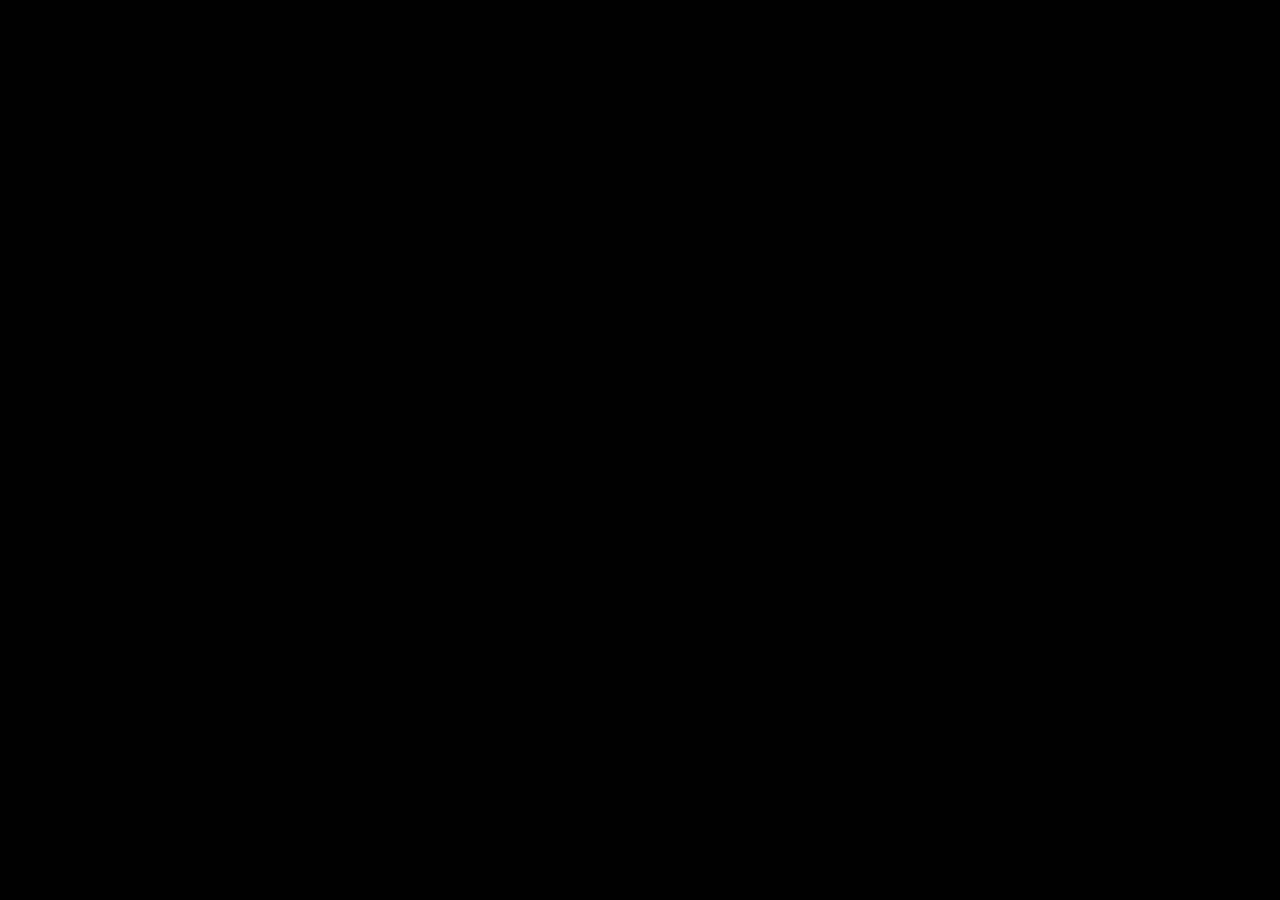
==== index.html @ e8073098 "Rename Nanoshrine Interactive.html to index.html" ====
<!DOCTYPE html>
<!-- saved from url=(0034)https://nanoshrineinteractive.com/ -->
<html lang="en"><head><meta http-equiv="Content-Type" content="text/html; charset=UTF-8"><link rel="stylesheet" href="./Nanoshrine Interactive_files/594500bde1774bc6.css" crossorigin="" data-precedence="next"><link rel="stylesheet" href="./Nanoshrine Interactive_files/324c9350823cd536.css" crossorigin="" data-precedence="next"><script src="./Nanoshrine Interactive_files/fd9d1056-2d08153ded9353d0.js.download" async="" crossorigin=""></script><script src="./Nanoshrine Interactive_files/69-75c1480474265859.js.download" async="" crossorigin=""></script><script src="./Nanoshrine Interactive_files/main-app-ea3190bedb32d755.js.download" async="" crossorigin=""></script><script defer="" data-domain="nanoshrineinteractive.com" src="./Nanoshrine Interactive_files/script.js.download"></script><script defer="" data-domain="nanoshrineinteractive.com" src="./Nanoshrine Interactive_files/script.file-downloads.hash.outbound-links.pageview-props.revenue.tagged-events.js.download"></script><script src="./Nanoshrine Interactive_files/polyfills-c67a75d1b6f99dc8.js.download" crossorigin="" nomodule=""></script><meta name="viewport" content="width=device-width, initial-scale=1, maximum-scale=1, user-scalable=no"><title>Nanoshrine Interactive</title><meta name="description" content="Creative Technology Studio"><meta name="application-name" content="Nanoshrine Interactive"><link rel="author" href="https://twitter.com/nanoshrine"><meta name="author" content="nanoshrine"><link rel="manifest" href="https://nanoshrineinteractive.com/site.webmanifest"><meta name="keywords" content="Nanoshrine,R3F,NextJS"><meta name="referrer" content="origin-when-cross-origin"><meta name="creator" content="nanoshrine"><meta name="publisher" content="Nanoshrine Interactive"><meta name="robots" content="index, follow"><meta property="og:title" content="Nanoshrine Interactive"><meta property="og:description" content="Creative Technology Studio"><meta property="og:url" content="https://nanoshrineinteractive.com/"><meta property="og:site_name" content="Nanoshrine Interactive"><meta property="og:image" content="https://nanoshrineinteractive.com/assets/img/og.jpg"><meta property="og:image:alt" content="NSI OG Image"><meta property="og:type" content="website"><meta name="twitter:card" content="summary_large_image"><meta name="twitter:site" content="@nanoshrineIA"><meta name="twitter:creator" content="@nanoshrine"><meta name="twitter:title" content="Nanoshrine Interactive"><meta name="twitter:description" content="Creative Technology Studio"><meta name="twitter:image" content="https://nanoshrineinteractive.com/assets/img/og.jpg"><meta name="twitter:image:alt" content="NSI OG Image"><link rel="shortcut icon" href="https://nanoshrineinteractive.com/favicon/favicon.ico"><link rel="icon" href="https://nanoshrineinteractive.com/favicon/favicon-32x32.png" sizes="32x32"><link rel="icon" href="https://nanoshrineinteractive.com/favicon/favicon-16x16.png" sizes="16x16"><link rel="apple-touch-icon" href="https://nanoshrineinteractive.com/favicon/apple-touch-icon.png"><link rel="mask-icon" href="https://nanoshrineinteractive.com/favicon/safari-pinned-tab.svg" color="#ffe4fa"><meta name="next-size-adjust"><script defer="" data-domain="nanoshrineinteractive.com" src="./Nanoshrine Interactive_files/script.js.download"></script><script defer="" data-domain="nanoshrineinteractive.com" src="./Nanoshrine Interactive_files/script.file-downloads.hash.outbound-links.pageview-props.revenue.tagged-events.js.download"></script></head><body class="__className_7f35b2" style="cursor: none;"><script src="./Nanoshrine Interactive_files/webpack-c25212b532cf20bf.js.download" crossorigin="" async=""></script><script>(self.__next_f=self.__next_f||[]).push([0]);self.__next_f.push([2,null])</script><script>self.__next_f.push([1,"1:HL[\"/_next/static/media/41e9889aa8f5ed31-s.p.woff2\",\"font\",{\"crossOrigin\":\"\",\"type\":\"font/woff2\"}]\n2:HL[\"/_next/static/media/d68d2e8177825e73-s.p.woff\",\"font\",{\"crossOrigin\":\"\",\"type\":\"font/woff\"}]\n3:HL[\"/_next/static/css/594500bde1774bc6.css\",\"style\",{\"crossOrigin\":\"\"}]\n0:\"$L4\"\n"])</script><script>self.__next_f.push([1,"5:HL[\"/_next/static/css/324c9350823cd536.css\",\"style\",{\"crossOrigin\":\"\"}]\n"])</script><script>self.__next_f.push([1,"6:I[7690,[],\"\"]\n8:I[7831,[],\"\"]\n9:I[7481,[\"689\",\"static/chunks/b536a0f1-73937979fb27047b.js\",\"800\",\"static/chunks/0c4b6b70-d183f093a0852338.js\",\"922\",\"static/chunks/c15bf2b0-4cc2eb5df8ff853e.js\",\"369\",\"static/chunks/369-f222476807770fdc.js\",\"7\",\"static/chunks/7-833d74b3baf2fd80.js\",\"467\",\"static/chunks/467-f96561c264927aae.js\",\"931\",\"static/chunks/app/page-2996f3ef9997f2f5.js\"],\"\"]\na:I[3473,[\"185\",\"static/chunks/app/layout-00cc27e6c11c772e.js\"],\"\"]\nb:I[5613,[],\"\"]\nc:I[1778,[],\"\"]\ne:I[8955,[],\"\"]\nf:[]\n"])</script><script>self.__next_f.push([1,"4:[[[\"$\",\"link\",\"0\",{\"rel\":\"stylesheet\",\"href\":\"/_next/static/css/594500bde1774bc6.css\",\"precedence\":\"next\",\"crossOrigin\":\"\"}]],[\"$\",\"$L6\",null,{\"buildId\":\"zdI67v9fFyFl3Xl09YcYs\",\"assetPrefix\":\"\",\"initialCanonicalUrl\":\"/\",\"initialTree\":[\"\",{\"children\":[\"__PAGE__\",{}]},\"$undefined\",\"$undefined\",true],\"initialSeedData\":[\"\",{\"children\":[\"__PAGE__\",{},[\"$L7\",[\"$\",\"$L8\",null,{\"propsForComponent\":{\"params\":{}},\"Component\":\"$9\",\"isStaticGeneration\":true}],null]]},[null,[\"$\",\"html\",null,{\"lang\":\"en\",\"children\":[[\"$\",\"head\",null,{\"children\":[[\"$\",\"script\",null,{\"defer\":true,\"data-domain\":\"nanoshrineinteractive.com\",\"src\":\"https://plausible.io/js/script.js\"}],[\"$\",\"script\",null,{\"defer\":true,\"data-domain\":\"nanoshrineinteractive.com\",\"src\":\"https://analytics.nanoshrine.com/js/script.file-downloads.hash.outbound-links.pageview-props.revenue.tagged-events.js\"}]]}],[\"$\",\"body\",null,{\"className\":\"__className_7f35b2\",\"children\":[\"$\",\"div\",null,{\"id\":\"Wrapper\",\"children\":[\"$\",\"$La\",null,{\"children\":[\"$\",\"$Lb\",null,{\"parallelRouterKey\":\"children\",\"segmentPath\":[\"children\"],\"loading\":\"$undefined\",\"loadingStyles\":\"$undefined\",\"loadingScripts\":\"$undefined\",\"hasLoading\":false,\"error\":\"$undefined\",\"errorStyles\":\"$undefined\",\"errorScripts\":\"$undefined\",\"template\":[\"$\",\"$Lc\",null,{}],\"templateStyles\":\"$undefined\",\"templateScripts\":\"$undefined\",\"notFound\":[[\"$\",\"title\",null,{\"children\":\"404: This page could not be found.\"}],[\"$\",\"div\",null,{\"style\":{\"fontFamily\":\"system-ui,\\\"Segoe UI\\\",Roboto,Helvetica,Arial,sans-serif,\\\"Apple Color Emoji\\\",\\\"Segoe UI Emoji\\\"\",\"height\":\"100vh\",\"textAlign\":\"center\",\"display\":\"flex\",\"flexDirection\":\"column\",\"alignItems\":\"center\",\"justifyContent\":\"center\"},\"children\":[\"$\",\"div\",null,{\"children\":[[\"$\",\"style\",null,{\"dangerouslySetInnerHTML\":{\"__html\":\"body{color:#000;background:#fff;margin:0}.next-error-h1{border-right:1px solid rgba(0,0,0,.3)}@media (prefers-color-scheme:dark){body{color:#fff;background:#000}.next-error-h1{border-right:1px solid rgba(255,255,255,.3)}}\"}}],[\"$\",\"h1\",null,{\"className\":\"next-error-h1\",\"style\":{\"display\":\"inline-block\",\"margin\":\"0 20px 0 0\",\"padding\":\"0 23px 0 0\",\"fontSize\":24,\"fontWeight\":500,\"verticalAlign\":\"top\",\"lineHeight\":\"49px\"},\"children\":\"404\"}],[\"$\",\"div\",null,{\"style\":{\"display\":\"inline-block\"},\"children\":[\"$\",\"h2\",null,{\"style\":{\"fontSize\":14,\"fontWeight\":400,\"lineHeight\":\"49px\",\"margin\":0},\"children\":\"This page could not be found.\"}]}]]}]}]],\"notFoundStyles\":[],\"styles\":[[\"$\",\"link\",\"0\",{\"rel\":\"stylesheet\",\"href\":\"/_next/static/css/324c9350823cd536.css\",\"precedence\":\"next\",\"crossOrigin\":\"\"}]]}]}]}]}]]}],null]],\"initialHead\":[false,\"$Ld\"],\"globalErrorComponent\":\"$e\",\"missingSlots\":\"$Wf\"}]]\n"])</script><script>self.__next_f.push([1,"d:[[\"$\",\"meta\",\"0\",{\"name\":\"viewport\",\"content\":\"width=device-width, initial-scale=1, maximum-scale=1, user-scalable=no\"}],[\"$\",\"meta\",\"1\",{\"charSet\":\"utf-8\"}],[\"$\",\"title\",\"2\",{\"children\":\"Nanoshrine Interactive\"}],[\"$\",\"meta\",\"3\",{\"name\":\"description\",\"content\":\"Creative Technology Studio\"}],[\"$\",\"meta\",\"4\",{\"name\":\"application-name\",\"content\":\"Nanoshrine Interactive\"}],[\"$\",\"link\",\"5\",{\"rel\":\"author\",\"href\":\"https://twitter.com/nanoshrine\"}],[\"$\",\"meta\",\"6\",{\"name\":\"author\",\"content\":\"nanoshrine\"}],[\"$\",\"link\",\"7\",{\"rel\":\"manifest\",\"href\":\"/site.webmanifest\"}],[\"$\",\"meta\",\"8\",{\"name\":\"keywords\",\"content\":\"Nanoshrine,R3F,NextJS\"}],[\"$\",\"meta\",\"9\",{\"name\":\"referrer\",\"content\":\"origin-when-cross-origin\"}],[\"$\",\"meta\",\"10\",{\"name\":\"creator\",\"content\":\"nanoshrine\"}],[\"$\",\"meta\",\"11\",{\"name\":\"publisher\",\"content\":\"Nanoshrine Interactive\"}],[\"$\",\"meta\",\"12\",{\"name\":\"robots\",\"content\":\"index, follow\"}],[\"$\",\"meta\",\"13\",{\"property\":\"og:title\",\"content\":\"Nanoshrine Interactive\"}],[\"$\",\"meta\",\"14\",{\"property\":\"og:description\",\"content\":\"Creative Technology Studio\"}],[\"$\",\"meta\",\"15\",{\"property\":\"og:url\",\"content\":\"https://nanoshrineinteractive.com/\"}],[\"$\",\"meta\",\"16\",{\"property\":\"og:site_name\",\"content\":\"Nanoshrine Interactive\"}],[\"$\",\"meta\",\"17\",{\"property\":\"og:image\",\"content\":\"https://nanoshrineinteractive.com/assets/img/og.jpg\"}],[\"$\",\"meta\",\"18\",{\"property\":\"og:image:alt\",\"content\":\"NSI OG Image\"}],[\"$\",\"meta\",\"19\",{\"property\":\"og:type\",\"content\":\"website\"}],[\"$\",\"meta\",\"20\",{\"name\":\"twitter:card\",\"content\":\"summary_large_image\"}],[\"$\",\"meta\",\"21\",{\"name\":\"twitter:site\",\"content\":\"@nanoshrineIA\"}],[\"$\",\"meta\",\"22\",{\"name\":\"twitter:creator\",\"content\":\"@nanoshrine\"}],[\"$\",\"meta\",\"23\",{\"name\":\"twitter:title\",\"content\":\"Nanoshrine Interactive\"}],[\"$\",\"meta\",\"24\",{\"name\":\"twitter:description\",\"content\":\"Creative Technology Studio\"}],[\"$\",\"meta\",\"25\",{\"name\":\"twitter:image\",\"content\":\"https://nanoshrineinteractive.com/assets/img/og.jpg\"}],[\"$\",\"meta\",\"26\",{\"name\":\"twitter:image:alt\",\"content\":\"NSI OG Image\"}],[\"$\",\"link\",\"27\",{\"rel\":\"shortcut icon\",\"href\":\"/favicon/favicon.ico\"}],[\"$\",\"link\",\"28\",{\"rel\":\"icon\",\"href\":\"/favicon/favicon-32x32.png\",\"sizes\":\"32x32\"}],[\"$\",\"link\",\"29\",{\"rel\":\"icon\",\"href\":\"/favicon/favicon-16x16.png\",\"sizes\":\"16x16\"}],[\"$\",\"link\",\"30\",{\"rel\":\"apple-touch-icon\",\"href\":\"/favicon/apple-touch-icon.png\"}],[\"$\",\"link\",\"31\",{\"rel\":\"mask-icon\",\"href\":\"/favicon/safari-pinned-tab.svg\",\"color\":\"#ffe4fa\"}],[\"$\",\"meta\",\"32\",{\"name\":\"next-size-adjust\"}]]\n"])</script><script>self.__next_f.push([1,"7:null\n"])</script><script>self.__next_f.push([1,""])</script><div id="Wrapper"><div style="position: relative; width: 100%; height: 100%; overflow: hidden; display: flex; flex-grow: 1;"><main class="page_main__akH3E"><div class="animatedCursor_cursorOuter__bA1Ox" style="width: 22px; height: 22px; background-color: rgba(220, 90, 90, 0); z-index: 2147483647; border: 2px double white; backdrop-filter: saturate(100%) blur(3px) brightness(100%); opacity: 1; top: 50px; left: 976px;"></div><div class="animatedCursor_cursorInner__Em54A " style="width: 5px; height: 5px; background-color: rgb(76, 219, 153); z-index: 2147483647; opacity: 1; top: 50px; left: 976px;"><div class="animatedCursor_childrenContainer__7s4k4 "></div></div><div class="overlay_overlay__A04Dg"><div class="overlay_container__6psYg"><header class="header_header___voGh"><div class="header_border__YHbvC"></div><nav class="mainNav_mainNav__R1IDx"><ul><li class="mainNav_backWrap__HlEMg" style="transform: translateY(-120%) translateZ(0px);"><div class="undefined "><button class="button_button__HV9Jo mainNav_backButton__QrVSl undefined" style="clip-path: polygon(0px 16px, 16px 0px, 100% 0px, 100% calc(100% - 16px), calc(100% - 16px) 100%, 0px 100%); cursor: none;"><svg role="presentation" class="arwes-react-frames-framesvg arwes-react-frames-framesvgnefrex" xmlns="http://www.w3.org/2000/svg" preserveAspectRatio="none" style="position: absolute; z-index: -1; inset: 0px; display: block; border: 0px; margin: 0px; padding: 0px; width: 100%; height: 100%;" viewBox="0 0 103.33393859863281 36.90025329589844"><path data-frame="" style="vector-effect: non-scaling-stroke; stroke-width: 0; fill: currentcolor; opacity: 1;" data-name="bg" id="" class="" d="M 1,49 L 1,17 L 17,1 L 85,1 L 102.33393859863281,1 L 102.33393859863281,-12.099746704101562 L 102.33393859863281,19.900253295898438 L 86.33393859863281,35.90025329589844 L 18.333938598632812,35.90025329589844 L 1,35.90025329589844"></path><path data-frame="" style="vector-effect: non-scaling-stroke; stroke: currentcolor; stroke-linecap: round; stroke-linejoin: round; stroke-width: 2; fill: none; opacity: 1;" data-name="line" id="" class="" d="M 1,49 L 1,17 L 17,1 L 85,1"></path><path data-frame="" style="vector-effect: non-scaling-stroke; stroke: currentcolor; stroke-linecap: round; stroke-linejoin: round; stroke-width: 2; fill: none; opacity: 1;" data-name="line" id="" class="" d="M 102.33393859863281,-12.099746704101562 L 102.33393859863281,19.900253295898438 L 86.33393859863281,35.90025329589844 L 18.333938598632812,35.90025329589844"></path><g class="arwes-react-frames-illuminatorsvg" style="pointer-events: none;"><defs><radialgradient id=":r1:"><stop offset="0%" stop-color="hsl(180 50% 50% / 20%)"></stop><stop offset="100%" stop-color="transparent"></stop></radialgradient></defs><circle r="150" fill="url(#:r1:)" style="position: absolute; transition: opacity 200ms ease-out; opacity: 1; transform: translate(-150px, -150px);" cx="1097.6669673919678" cy="254.3548583984375"></circle></g></svg><div class="button_content__MtQfp"><svg xmlns="http://www.w3.org/2000/svg" width="20" height="20" viewBox="0 0 24 24" stroke-width="2" stroke="#4cdb99" fill="none" stroke-linecap="round" stroke-linejoin="round"><path stroke="none" d="M0 0h24v24H0z" fill="none"></path><path d="M3 12a9 9 0 1 0 18 0a9 9 0 0 0 -18 0"></path><path d="M9 9l6 6"></path><path d="M15 9h-6v6"></path></svg><span>Back</span></div></button></div></li></ul><ul><li><div class="undefined "><button class="button_button__HV9Jo mainNav_settingsButton__WrJyh undefined" style="clip-path: polygon(0px 16px, 16px 0px, 100% 0px, 100% calc(100% - 16px), calc(100% - 16px) 100%, 0px 100%); cursor: none;"><svg role="presentation" class="arwes-react-frames-framesvg arwes-react-frames-framesvgnefrex" xmlns="http://www.w3.org/2000/svg" preserveAspectRatio="none" style="position: absolute; z-index: -1; inset: 0px; display: block; border: 0px; margin: 0px; padding: 0px; width: 100%; height: 100%;" viewBox="0 0 132.2673797607422 36.90025329589844"><path data-frame="" style="vector-effect: non-scaling-stroke; stroke-width: 0; fill: currentcolor; opacity: 1;" data-name="bg" id="" class="" d="M 1,49 L 1,17 L 17,1 L 85,1 L 131.2673797607422,1 L 131.2673797607422,-12.099746704101562 L 131.2673797607422,19.900253295898438 L 115.26737976074219,35.90025329589844 L 47.26737976074219,35.90025329589844 L 1,35.90025329589844"></path><path data-frame="" style="vector-effect: non-scaling-stroke; stroke: currentcolor; stroke-linecap: round; stroke-linejoin: round; stroke-width: 2; fill: none; opacity: 1;" data-name="line" id="" class="" d="M 1,49 L 1,17 L 17,1 L 85,1"></path><path data-frame="" style="vector-effect: non-scaling-stroke; stroke: currentcolor; stroke-linecap: round; stroke-linejoin: round; stroke-width: 2; fill: none; opacity: 1;" data-name="line" id="" class="" d="M 131.2673797607422,-12.099746704101562 L 131.2673797607422,19.900253295898438 L 115.26737976074219,35.90025329589844 L 47.26737976074219,35.90025329589844"></path><g class="arwes-react-frames-illuminatorsvg" style="pointer-events: none;"><defs><radialgradient id=":r2:"><stop offset="0%" stop-color="hsl(180 50% 50% / 20%)"></stop><stop offset="100%" stop-color="transparent"></stop></radialgradient></defs><circle r="150" fill="url(#:r2:)" style="position: absolute; transition: opacity 200ms ease-out; opacity: 1; transform: translate(-150px, -150px);" cx="-249.8663330078125" cy="200.35485765337944"></circle></g></svg><div class="button_content__MtQfp"><svg xmlns="http://www.w3.org/2000/svg" width="20" height="20" viewBox="0 0 24 24" stroke-width="1.5" stroke="#4cdb99" fill="none" stroke-linecap="round" stroke-linejoin="round"><path stroke="none" d="M0 0h24v24H0z" fill="none"></path><path d="M4 8h4v4h-4z"></path><path d="M6 4l0 4"></path><path d="M6 12l0 8"></path><path d="M10 14h4v4h-4z"></path><path d="M12 4l0 10"></path><path d="M12 18l0 2"></path><path d="M16 5h4v4h-4z"></path><path d="M18 4l0 1"></path><path d="M18 9l0 11"></path></svg><span>Settings</span></div></button></div></li></ul></nav><div class="userControls_container___EEFD"><div class="userControls_controlsWrapper__uSyta" style="opacity: 0; transform: translateX(120%) translateZ(0px);"><div><div class="frameKranox_frameKranox__3_ssm userControls_frame__t00ts " style="clip-path: polygon(calc(25px) calc(100% - 1px), calc(13px) calc(100% - 13px), calc(13px) calc(137px), calc(1px) calc(125px), calc(1px) calc(37px), calc(13px) calc(25px), calc(13px) calc(13px), calc(25px) calc(1px), calc(100% - 25px) calc(1px), calc(100% - 13px) calc(13px), calc(100% - 13px) calc(100% - 137px), calc(100% - 1px) calc(100% - 125px), calc(100% - 1px) calc(100% - 37px), calc(100% - 13px) calc(100% - 25px), calc(100% - 13px) calc(100% - 13px), calc(100% - 25px) calc(100% - 1px));"><svg role="presentation" class="arwes-react-frames-framesvg arwes-react-frames-framesvgkranox" xmlns="http://www.w3.org/2000/svg" preserveAspectRatio="none" style="position: absolute; z-index: -1; inset: 0px; display: block; border: 0px; margin: 0px; padding: 0px; width: 100%; height: 100%;" viewBox="0 0 300 275"><path data-frame="" style="vector-effect: non-scaling-stroke; stroke-width: 0; fill: currentcolor; opacity: 0;" data-name="bg" id="" class="" d="M 25,274 L 13,262 L 13,137 L 1,125 L 1,37 L 13,25 L 13,13 L 25,1 L 275,1 L 275,1 L 287,13 L 287,138 L 299,150 L 299,238 L 287,250 L 287,262 L 275,274 L 25,274"></path><path data-frame="" style="vector-effect: non-scaling-stroke; stroke: currentcolor; stroke-linecap: round; stroke-linejoin: round; stroke-width: 2; fill: none; opacity: 0;" data-name="line" id="" class="" d="M 25,274 L 13,262 L 13,137 L 1,125 L 1,37 L 13,25 L 13,13 L 25,1 L 275,1"></path><path data-frame="" style="vector-effect: non-scaling-stroke; stroke: currentcolor; stroke-linecap: round; stroke-linejoin: round; stroke-width: 2; fill: none; opacity: 0;" data-name="line" id="" class="" d="M 275,1 L 287,13 L 287,138 L 299,150 L 299,238 L 287,250 L 287,262 L 275,274 L 25,274"></path><g class="arwes-react-frames-illuminatorsvg" style="pointer-events: none;"><defs><radialgradient id=":r3:"><stop offset="0%" stop-color="hsl(180 50% 50% / 20%)"></stop><stop offset="100%" stop-color="transparent"></stop></radialgradient></defs><circle r="150" fill="url(#:r3:)" style="position: absolute; transition: opacity 200ms ease-out; opacity: 1; transform: translate(-150px, -150px);" cx="-455" cy="142"></circle></g></svg><div class="frameKranox_content__YKXva"><div style="opacity: 0; transform: translateX(40%) translateZ(0px);"><div style="opacity: 0; transform: translateX(40%) translateZ(0px);"><div class="userControls_controlsHeader__wdONM"><h2>User Settings</h2></div></div><div class="userControls_controlsContent__rQIer"><div style="opacity: 0; transform: translateX(40%) translateZ(0px);"><div class="qualityControl_container___VYYN"><h4>Quality</h4><div class="qualityControl_tabs__Eg8Pu"><button class="qualityControl_tab__nFsq9 " style="cursor: none;">low</button><button class="qualityControl_tab__nFsq9 qualityControl_activeTab__p9FrI" style="cursor: none;">medium</button><button class="qualityControl_tab__nFsq9 " style="cursor: none;">high</button><div class="qualityControl_glider__pT7t5" style="transform: translateX(78px) translateZ(0px);"></div></div></div></div><div style="opacity: 0; transform: translateX(40%) translateZ(0px);"><div class="volumeControl_container__3J3xm"><h4>Volume</h4><div class="volumeControl_volWrap__EnZTD"><div class="volumeControl_volumeControl__cDA9R"><input min="0" max="100" class="volumeControl_slider__UJr61" type="range" value="75" style="cursor: none;"><div class="volumeControl_fillBar__6f1n2" style="width: 75%;"></div></div><div class="volumeControl_volumeLabel__JZofB">75%</div></div></div></div></div></div></div></div></div></div></div></header><div class="about_about__mNecM about_hidden__3PhxK"><div class="aboutWho_aboutWho__AF700 aboutWho_hidden__J2jIw"><div class="frameKranox_frameKranox__3_ssm aboutWho_frame__WKMPL " style="clip-path: polygon(calc(25px) calc(100% - 1px), calc(13px) calc(100% - 13px), calc(13px) calc(137px), calc(1px) calc(125px), calc(1px) calc(37px), calc(13px) calc(25px), calc(13px) calc(13px), calc(25px) calc(1px), calc(100% - 25px) calc(1px), calc(100% - 13px) calc(13px), calc(100% - 13px) calc(100% - 137px), calc(100% - 1px) calc(100% - 125px), calc(100% - 1px) calc(100% - 37px), calc(100% - 13px) calc(100% - 25px), calc(100% - 13px) calc(100% - 13px), calc(100% - 25px) calc(100% - 1px));"><svg role="presentation" class="arwes-react-frames-framesvg arwes-react-frames-framesvgkranox" xmlns="http://www.w3.org/2000/svg" preserveAspectRatio="none" style="position: absolute; z-index: -1; inset: 0px; display: block; border: 0px; margin: 0px; padding: 0px; width: 100%; height: 100%;" viewBox="0 0 500 337"><path data-frame="" style="vector-effect: non-scaling-stroke; stroke-width: 0; fill: currentcolor; opacity: 0;" data-name="bg" id="" class="" d="M 25,336 L 13,324 L 13,137 L 1,125 L 1,37 L 13,25 L 13,13 L 25,1 L 475,1 L 475,1 L 487,13 L 487,200 L 499,212 L 499,300 L 487,312 L 487,324 L 475,336 L 25,336"></path><path data-frame="" style="vector-effect: non-scaling-stroke; stroke: currentcolor; stroke-linecap: round; stroke-linejoin: round; stroke-width: 2; fill: none; opacity: 0;" data-name="line" id="" class="" d="M 25,336 L 13,324 L 13,137 L 1,125 L 1,37 L 13,25 L 13,13 L 25,1 L 475,1"></path><path data-frame="" style="vector-effect: non-scaling-stroke; stroke: currentcolor; stroke-linecap: round; stroke-linejoin: round; stroke-width: 2; fill: none; opacity: 0;" data-name="line" id="" class="" d="M 475,1 L 487,13 L 487,200 L 499,212 L 499,300 L 487,312 L 487,324 L 475,336 L 25,336"></path><g class="arwes-react-frames-illuminatorsvg" style="pointer-events: none;"><defs><radialgradient id=":r4:"><stop offset="0%" stop-color="hsl(180 50% 50% / 20%)"></stop><stop offset="100%" stop-color="transparent"></stop></radialgradient></defs><circle r="150" fill="url(#:r4:)" style="position: absolute; transition: opacity 200ms ease-out; opacity: 1; transform: translate(-150px, -150px);" cx="1096" cy="145"></circle></g></svg><div class="frameKranox_content__YKXva"><div class="aboutWho_content__wmPNW" style="opacity: 0; height: 0px;"><div style="opacity: 0; transform: translateY(40%) translateZ(0px);"><h2>What is NSI?</h2></div><div style="opacity: 0; transform: translateY(40%) translateZ(0px);"><p>Nanoshrine Interactive (NSI) is a creative technology studio that defies industry conventions.</p></div><div style="opacity: 0; transform: translateY(40%) translateZ(0px);"><p>We're developers, designers, and cyber architects forging the future of interactive experiences.</p></div><div style="opacity: 0; transform: translateY(40%) translateZ(0px);"><p>Got an idea that seems impossible? We'll bring it into existence. </p></div></div></div></div></div><div class="aboutWhat_aboutWhat__9bKTz aboutWhat_hidden__Q3IIi"><div class="aboutWhat_aboutCore__WhFPw"><div class="aboutWhat_mainWrap__nOe1w"><div class="frameKranox_frameKranox__3_ssm aboutWhat_frame__VQZV2 " style="clip-path: polygon(calc(25px) calc(100% - 1px), calc(13px) calc(100% - 13px), calc(13px) calc(137px), calc(1px) calc(125px), calc(1px) calc(37px), calc(13px) calc(25px), calc(13px) calc(13px), calc(25px) calc(1px), calc(100% - 25px) calc(1px), calc(100% - 13px) calc(13px), calc(100% - 13px) calc(100% - 137px), calc(100% - 1px) calc(100% - 125px), calc(100% - 1px) calc(100% - 37px), calc(100% - 13px) calc(100% - 25px), calc(100% - 13px) calc(100% - 13px), calc(100% - 25px) calc(100% - 1px));"><svg role="presentation" class="arwes-react-frames-framesvg arwes-react-frames-framesvgkranox" xmlns="http://www.w3.org/2000/svg" preserveAspectRatio="none" style="position: absolute; z-index: -1; inset: 0px; display: block; border: 0px; margin: 0px; padding: 0px; width: 100%; height: 100%;" viewBox="0 0 500 226"><path data-frame="" style="vector-effect: non-scaling-stroke; stroke-width: 0; fill: currentcolor; opacity: 0;" data-name="bg" id="" class="" d="M 25,225 L 13,213 L 13,137 L 1,125 L 1,37 L 13,25 L 13,13 L 25,1 L 475,1 L 475,1 L 487,13 L 487,89 L 499,101 L 499,189 L 487,201 L 487,213 L 475,225 L 25,225"></path><path data-frame="" style="vector-effect: non-scaling-stroke; stroke: currentcolor; stroke-linecap: round; stroke-linejoin: round; stroke-width: 2; fill: none; opacity: 0;" data-name="line" id="" class="" d="M 25,225 L 13,213 L 13,137 L 1,125 L 1,37 L 13,25 L 13,13 L 25,1 L 475,1"></path><path data-frame="" style="vector-effect: non-scaling-stroke; stroke: currentcolor; stroke-linecap: round; stroke-linejoin: round; stroke-width: 2; fill: none; opacity: 0;" data-name="line" id="" class="" d="M 475,1 L 487,13 L 487,89 L 499,101 L 499,189 L 487,201 L 487,213 L 475,225 L 25,225"></path><g class="arwes-react-frames-illuminatorsvg" style="pointer-events: none;"><defs><radialgradient id=":r5:"><stop offset="0%" stop-color="hsl(180 50% 50% / 20%)"></stop><stop offset="100%" stop-color="transparent"></stop></radialgradient></defs><circle r="150" fill="url(#:r5:)" style="position: absolute; transition: opacity 200ms ease-out; opacity: 1; transform: translate(-150px, -150px);" cx="1096" cy="145"></circle></g></svg><div class="frameKranox_content__YKXva"><div class="aboutWhat_content__liWek" style="opacity: 0; height: 0px;"><div style="opacity: 0; transform: translateY(40%) translateZ(0px);"><h2>Our Offerings</h2></div><div style="opacity: 0; transform: translateY(40%) translateZ(0px);"><p>We create digital experiences that blend narrative, technology, and artistry into every pixel.</p></div></div></div></div></div><div class="aboutWhat_offeringWrap___v_K7 " style="opacity: 0; height: 0px;"><div class="frameCorners_frameCorners__U9lvA aboutWhat_offer__QIbGI "><svg role="presentation" class="arwes-react-frames-framesvg arwes-react-frames-framesvgcorners" xmlns="http://www.w3.org/2000/svg" preserveAspectRatio="none" style="position: absolute; z-index: -1; inset: 0px; display: block; border: 0px; margin: 0px; padding: 0px; width: 100%; height: 100%;" viewBox="0 0 250 178"><g class="arwes-react-frames-illuminatorsvg" style="pointer-events: none;"><defs><radialgradient id=":r6:"><stop offset="0%" stop-color="hsl(180 50% 50% / 20%)"></stop><stop offset="100%" stop-color="transparent"></stop></radialgradient></defs><circle r="150" fill="url(#:r6:)" style="position: absolute; transition: opacity 200ms ease-out; opacity: 1; transform: translate(-150px, -150px);" cx="1096" cy="-101"></circle></g><path data-frame="" style="vector-effect: non-scaling-stroke; stroke-width: 0; fill: currentcolor; opacity: 0;" data-name="bg" id="" class="" d="M 1,1 L 1,177 L 249,177 L 249,1"></path><path data-frame="" style="vector-effect: non-scaling-stroke; stroke: currentcolor; stroke-linecap: round; stroke-linejoin: round; stroke-width: 1; fill: none; opacity: 0;" data-name="line" id="" class="" d="M 0.5,0.5 L 0.5,32"></path><path data-frame="" style="vector-effect: non-scaling-stroke; stroke: currentcolor; stroke-linecap: round; stroke-linejoin: round; stroke-width: 1; fill: none; opacity: 0;" data-name="line" id="" class="" d="M 0.5,0.5 L 32,0.5"></path><path data-frame="" style="vector-effect: non-scaling-stroke; stroke: currentcolor; stroke-linecap: round; stroke-linejoin: round; stroke-width: 1; fill: none; opacity: 0;" data-name="line" id="" class="" d="M 249.5,0.5 L 218,0.5"></path><path data-frame="" style="vector-effect: non-scaling-stroke; stroke: currentcolor; stroke-linecap: round; stroke-linejoin: round; stroke-width: 1; fill: none; opacity: 0;" data-name="line" id="" class="" d="M 249.5,0.5 L 249.5,32"></path><path data-frame="" style="vector-effect: non-scaling-stroke; stroke: currentcolor; stroke-linecap: round; stroke-linejoin: round; stroke-width: 1; fill: none; opacity: 0;" data-name="line" id="" class="" d="M 249.5,177.5 L 218,177.5"></path><path data-frame="" style="vector-effect: non-scaling-stroke; stroke: currentcolor; stroke-linecap: round; stroke-linejoin: round; stroke-width: 1; fill: none; opacity: 0;" data-name="line" id="" class="" d="M 249.5,177.5 L 249.5,146"></path><path data-frame="" style="vector-effect: non-scaling-stroke; stroke: currentcolor; stroke-linecap: round; stroke-linejoin: round; stroke-width: 1; fill: none; opacity: 0;" data-name="line" id="" class="" d="M 0.5,177.5 L 0.5,146"></path><path data-frame="" style="vector-effect: non-scaling-stroke; stroke: currentcolor; stroke-linecap: round; stroke-linejoin: round; stroke-width: 1; fill: none; opacity: 0;" data-name="line" id="" class="" d="M 0.5,177.5 L 32,177.5"></path></svg><canvas role="presentation" class="arwes-react-bgs-dots" style="position: absolute; left: 0px; top: 0px; display: block; border: 0px; margin: 0px; padding: 0px; width: 100%; height: 100%;" width="312" height="222"></canvas><canvas role="presentation" class="arwes-react-bgs-movinglines" style="position: absolute; left: 0px; top: 0px; display: block; border: 0px; margin: 0px; padding: 0px; width: 100%; height: 100%; opacity: 0;"></canvas><div class="frameCorners_childWrap__TRSv1"><div class="aboutWhat_content__liWek"><div style="opacity: 0; transform: translateY(40%) translateZ(0px);"><h3>Web Experiences</h3></div><div style="opacity: 0; transform: translateY(40%) translateZ(0px);"><p>Weaving together creativity and code to craft web experiences that are not only seen, but also felt.</p></div></div></div></div><div class="frameCorners_frameCorners__U9lvA aboutWhat_offer__QIbGI "><svg role="presentation" class="arwes-react-frames-framesvg arwes-react-frames-framesvgcorners" xmlns="http://www.w3.org/2000/svg" preserveAspectRatio="none" style="position: absolute; z-index: -1; inset: 0px; display: block; border: 0px; margin: 0px; padding: 0px; width: 100%; height: 100%;" viewBox="0 0 250 178"><g class="arwes-react-frames-illuminatorsvg" style="pointer-events: none;"><defs><radialgradient id=":r7:"><stop offset="0%" stop-color="hsl(180 50% 50% / 20%)"></stop><stop offset="100%" stop-color="transparent"></stop></radialgradient></defs><circle r="150" fill="url(#:r7:)" style="position: absolute; transition: opacity 200ms ease-out; opacity: 1; transform: translate(-150px, -150px);" cx="846" cy="-101"></circle></g><path data-frame="" style="vector-effect: non-scaling-stroke; stroke-width: 0; fill: currentcolor; opacity: 0;" data-name="bg" id="" class="" d="M 1,1 L 1,177 L 249,177 L 249,1"></path><path data-frame="" style="vector-effect: non-scaling-stroke; stroke: currentcolor; stroke-linecap: round; stroke-linejoin: round; stroke-width: 1; fill: none; opacity: 0;" data-name="line" id="" class="" d="M 0.5,0.5 L 0.5,32"></path><path data-frame="" style="vector-effect: non-scaling-stroke; stroke: currentcolor; stroke-linecap: round; stroke-linejoin: round; stroke-width: 1; fill: none; opacity: 0;" data-name="line" id="" class="" d="M 0.5,0.5 L 32,0.5"></path><path data-frame="" style="vector-effect: non-scaling-stroke; stroke: currentcolor; stroke-linecap: round; stroke-linejoin: round; stroke-width: 1; fill: none; opacity: 0;" data-name="line" id="" class="" d="M 249.5,0.5 L 218,0.5"></path><path data-frame="" style="vector-effect: non-scaling-stroke; stroke: currentcolor; stroke-linecap: round; stroke-linejoin: round; stroke-width: 1; fill: none; opacity: 0;" data-name="line" id="" class="" d="M 249.5,0.5 L 249.5,32"></path><path data-frame="" style="vector-effect: non-scaling-stroke; stroke: currentcolor; stroke-linecap: round; stroke-linejoin: round; stroke-width: 1; fill: none; opacity: 0;" data-name="line" id="" class="" d="M 249.5,177.5 L 218,177.5"></path><path data-frame="" style="vector-effect: non-scaling-stroke; stroke: currentcolor; stroke-linecap: round; stroke-linejoin: round; stroke-width: 1; fill: none; opacity: 0;" data-name="line" id="" class="" d="M 249.5,177.5 L 249.5,146"></path><path data-frame="" style="vector-effect: non-scaling-stroke; stroke: currentcolor; stroke-linecap: round; stroke-linejoin: round; stroke-width: 1; fill: none; opacity: 0;" data-name="line" id="" class="" d="M 0.5,177.5 L 0.5,146"></path><path data-frame="" style="vector-effect: non-scaling-stroke; stroke: currentcolor; stroke-linecap: round; stroke-linejoin: round; stroke-width: 1; fill: none; opacity: 0;" data-name="line" id="" class="" d="M 0.5,177.5 L 32,177.5"></path></svg><canvas role="presentation" class="arwes-react-bgs-dots" style="position: absolute; left: 0px; top: 0px; display: block; border: 0px; margin: 0px; padding: 0px; width: 100%; height: 100%;" width="312" height="222"></canvas><canvas role="presentation" class="arwes-react-bgs-movinglines" style="position: absolute; left: 0px; top: 0px; display: block; border: 0px; margin: 0px; padding: 0px; width: 100%; height: 100%; opacity: 0;"></canvas><div class="frameCorners_childWrap__TRSv1"><div class="aboutWhat_content__liWek"><div style="opacity: 0; transform: translateY(40%) translateZ(0px);"><h3>Unreal Experiences</h3></div><div style="opacity: 0; transform: translateY(40%) translateZ(0px);"><p>Pushing the boundaries of Unreal Engine to create virtual worlds that captivate and engage.</p></div></div></div></div><div class="frameCorners_frameCorners__U9lvA aboutWhat_offer__QIbGI "><svg role="presentation" class="arwes-react-frames-framesvg arwes-react-frames-framesvgcorners" xmlns="http://www.w3.org/2000/svg" preserveAspectRatio="none" style="position: absolute; z-index: -1; inset: 0px; display: block; border: 0px; margin: 0px; padding: 0px; width: 100%; height: 100%;" viewBox="0 0 250 178"><g class="arwes-react-frames-illuminatorsvg" style="pointer-events: none;"><defs><radialgradient id=":r8:"><stop offset="0%" stop-color="hsl(180 50% 50% / 20%)"></stop><stop offset="100%" stop-color="transparent"></stop></radialgradient></defs><circle r="150" fill="url(#:r8:)" style="position: absolute; transition: opacity 200ms ease-out; opacity: 1; transform: translate(-150px, -150px);" cx="596" cy="-101"></circle></g><path data-frame="" style="vector-effect: non-scaling-stroke; stroke-width: 0; fill: currentcolor; opacity: 0;" data-name="bg" id="" class="" d="M 1,1 L 1,177 L 249,177 L 249,1"></path><path data-frame="" style="vector-effect: non-scaling-stroke; stroke: currentcolor; stroke-linecap: round; stroke-linejoin: round; stroke-width: 1; fill: none; opacity: 0;" data-name="line" id="" class="" d="M 0.5,0.5 L 0.5,32"></path><path data-frame="" style="vector-effect: non-scaling-stroke; stroke: currentcolor; stroke-linecap: round; stroke-linejoin: round; stroke-width: 1; fill: none; opacity: 0;" data-name="line" id="" class="" d="M 0.5,0.5 L 32,0.5"></path><path data-frame="" style="vector-effect: non-scaling-stroke; stroke: currentcolor; stroke-linecap: round; stroke-linejoin: round; stroke-width: 1; fill: none; opacity: 0;" data-name="line" id="" class="" d="M 249.5,0.5 L 218,0.5"></path><path data-frame="" style="vector-effect: non-scaling-stroke; stroke: currentcolor; stroke-linecap: round; stroke-linejoin: round; stroke-width: 1; fill: none; opacity: 0;" data-name="line" id="" class="" d="M 249.5,0.5 L 249.5,32"></path><path data-frame="" style="vector-effect: non-scaling-stroke; stroke: currentcolor; stroke-linecap: round; stroke-linejoin: round; stroke-width: 1; fill: none; opacity: 0;" data-name="line" id="" class="" d="M 249.5,177.5 L 218,177.5"></path><path data-frame="" style="vector-effect: non-scaling-stroke; stroke: currentcolor; stroke-linecap: round; stroke-linejoin: round; stroke-width: 1; fill: none; opacity: 0;" data-name="line" id="" class="" d="M 249.5,177.5 L 249.5,146"></path><path data-frame="" style="vector-effect: non-scaling-stroke; stroke: currentcolor; stroke-linecap: round; stroke-linejoin: round; stroke-width: 1; fill: none; opacity: 0;" data-name="line" id="" class="" d="M 0.5,177.5 L 0.5,146"></path><path data-frame="" style="vector-effect: non-scaling-stroke; stroke: currentcolor; stroke-linecap: round; stroke-linejoin: round; stroke-width: 1; fill: none; opacity: 0;" data-name="line" id="" class="" d="M 0.5,177.5 L 32,177.5"></path></svg><canvas role="presentation" class="arwes-react-bgs-dots" style="position: absolute; left: 0px; top: 0px; display: block; border: 0px; margin: 0px; padding: 0px; width: 100%; height: 100%;" width="312" height="222"></canvas><canvas role="presentation" class="arwes-react-bgs-movinglines" style="position: absolute; left: 0px; top: 0px; display: block; border: 0px; margin: 0px; padding: 0px; width: 100%; height: 100%; opacity: 0;"></canvas><div class="frameCorners_childWrap__TRSv1"><div class="aboutWhat_content__liWek"><div style="opacity: 0; transform: translateY(40%) translateZ(0px);"><h3>Rapid Prototypes</h3></div><div style="opacity: 0; transform: translateY(40%) translateZ(0px);"><p>Transmuting chaos into clarity with fast, functional prototypes that bring dreams to life.</p></div></div></div></div><div class="frameCorners_frameCorners__U9lvA aboutWhat_offer__QIbGI "><svg role="presentation" class="arwes-react-frames-framesvg arwes-react-frames-framesvgcorners" xmlns="http://www.w3.org/2000/svg" preserveAspectRatio="none" style="position: absolute; z-index: -1; inset: 0px; display: block; border: 0px; margin: 0px; padding: 0px; width: 100%; height: 100%;" viewBox="0 0 250 178"><g class="arwes-react-frames-illuminatorsvg" style="pointer-events: none;"><defs><radialgradient id=":r9:"><stop offset="0%" stop-color="hsl(180 50% 50% / 20%)"></stop><stop offset="100%" stop-color="transparent"></stop></radialgradient></defs><circle r="150" fill="url(#:r9:)" style="position: absolute; transition: opacity 200ms ease-out; opacity: 1; transform: translate(-150px, -150px);" cx="346" cy="-101"></circle></g><path data-frame="" style="vector-effect: non-scaling-stroke; stroke-width: 0; fill: currentcolor; opacity: 0;" data-name="bg" id="" class="" d="M 1,1 L 1,177 L 249,177 L 249,1"></path><path data-frame="" style="vector-effect: non-scaling-stroke; stroke: currentcolor; stroke-linecap: round; stroke-linejoin: round; stroke-width: 1; fill: none; opacity: 0;" data-name="line" id="" class="" d="M 0.5,0.5 L 0.5,32"></path><path data-frame="" style="vector-effect: non-scaling-stroke; stroke: currentcolor; stroke-linecap: round; stroke-linejoin: round; stroke-width: 1; fill: none; opacity: 0;" data-name="line" id="" class="" d="M 0.5,0.5 L 32,0.5"></path><path data-frame="" style="vector-effect: non-scaling-stroke; stroke: currentcolor; stroke-linecap: round; stroke-linejoin: round; stroke-width: 1; fill: none; opacity: 0;" data-name="line" id="" class="" d="M 249.5,0.5 L 218,0.5"></path><path data-frame="" style="vector-effect: non-scaling-stroke; stroke: currentcolor; stroke-linecap: round; stroke-linejoin: round; stroke-width: 1; fill: none; opacity: 0;" data-name="line" id="" class="" d="M 249.5,0.5 L 249.5,32"></path><path data-frame="" style="vector-effect: non-scaling-stroke; stroke: currentcolor; stroke-linecap: round; stroke-linejoin: round; stroke-width: 1; fill: none; opacity: 0;" data-name="line" id="" class="" d="M 249.5,177.5 L 218,177.5"></path><path data-frame="" style="vector-effect: non-scaling-stroke; stroke: currentcolor; stroke-linecap: round; stroke-linejoin: round; stroke-width: 1; fill: none; opacity: 0;" data-name="line" id="" class="" d="M 249.5,177.5 L 249.5,146"></path><path data-frame="" style="vector-effect: non-scaling-stroke; stroke: currentcolor; stroke-linecap: round; stroke-linejoin: round; stroke-width: 1; fill: none; opacity: 0;" data-name="line" id="" class="" d="M 0.5,177.5 L 0.5,146"></path><path data-frame="" style="vector-effect: non-scaling-stroke; stroke: currentcolor; stroke-linecap: round; stroke-linejoin: round; stroke-width: 1; fill: none; opacity: 0;" data-name="line" id="" class="" d="M 0.5,177.5 L 32,177.5"></path></svg><canvas role="presentation" class="arwes-react-bgs-dots" style="position: absolute; left: 0px; top: 0px; display: block; border: 0px; margin: 0px; padding: 0px; width: 100%; height: 100%;" width="312" height="222"></canvas><canvas role="presentation" class="arwes-react-bgs-movinglines" style="position: absolute; left: 0px; top: 0px; display: block; border: 0px; margin: 0px; padding: 0px; width: 100%; height: 100%; opacity: 0;"></canvas><div class="frameCorners_childWrap__TRSv1"><div class="aboutWhat_content__liWek"><div style="opacity: 0; transform: translateY(40%) translateZ(0px);"><h3>Installations</h3></div><div style="opacity: 0; transform: translateY(40%) translateZ(0px);"><p>Blurring the line between physical and digital realms to create interactive spaces that resonate and inspire.</p></div></div></div></div><div class="frameCorners_frameCorners__U9lvA aboutWhat_offer__QIbGI "><svg role="presentation" class="arwes-react-frames-framesvg arwes-react-frames-framesvgcorners" xmlns="http://www.w3.org/2000/svg" preserveAspectRatio="none" style="position: absolute; z-index: -1; inset: 0px; display: block; border: 0px; margin: 0px; padding: 0px; width: 100%; height: 100%;" viewBox="0 0 250 178"><g class="arwes-react-frames-illuminatorsvg" style="pointer-events: none;"><defs><radialgradient id=":ra:"><stop offset="0%" stop-color="hsl(180 50% 50% / 20%)"></stop><stop offset="100%" stop-color="transparent"></stop></radialgradient></defs><circle r="150" fill="url(#:ra:)" style="position: absolute; transition: opacity 200ms ease-out; opacity: 1; transform: translate(-150px, -150px);" cx="96" cy="-101"></circle></g><path data-frame="" style="vector-effect: non-scaling-stroke; stroke-width: 0; fill: currentcolor; opacity: 0;" data-name="bg" id="" class="" d="M 1,1 L 1,177 L 249,177 L 249,1"></path><path data-frame="" style="vector-effect: non-scaling-stroke; stroke: currentcolor; stroke-linecap: round; stroke-linejoin: round; stroke-width: 1; fill: none; opacity: 0;" data-name="line" id="" class="" d="M 0.5,0.5 L 0.5,32"></path><path data-frame="" style="vector-effect: non-scaling-stroke; stroke: currentcolor; stroke-linecap: round; stroke-linejoin: round; stroke-width: 1; fill: none; opacity: 0;" data-name="line" id="" class="" d="M 0.5,0.5 L 32,0.5"></path><path data-frame="" style="vector-effect: non-scaling-stroke; stroke: currentcolor; stroke-linecap: round; stroke-linejoin: round; stroke-width: 1; fill: none; opacity: 0;" data-name="line" id="" class="" d="M 249.5,0.5 L 218,0.5"></path><path data-frame="" style="vector-effect: non-scaling-stroke; stroke: currentcolor; stroke-linecap: round; stroke-linejoin: round; stroke-width: 1; fill: none; opacity: 0;" data-name="line" id="" class="" d="M 249.5,0.5 L 249.5,32"></path><path data-frame="" style="vector-effect: non-scaling-stroke; stroke: currentcolor; stroke-linecap: round; stroke-linejoin: round; stroke-width: 1; fill: none; opacity: 0;" data-name="line" id="" class="" d="M 249.5,177.5 L 218,177.5"></path><path data-frame="" style="vector-effect: non-scaling-stroke; stroke: currentcolor; stroke-linecap: round; stroke-linejoin: round; stroke-width: 1; fill: none; opacity: 0;" data-name="line" id="" class="" d="M 249.5,177.5 L 249.5,146"></path><path data-frame="" style="vector-effect: non-scaling-stroke; stroke: currentcolor; stroke-linecap: round; stroke-linejoin: round; stroke-width: 1; fill: none; opacity: 0;" data-name="line" id="" class="" d="M 0.5,177.5 L 0.5,146"></path><path data-frame="" style="vector-effect: non-scaling-stroke; stroke: currentcolor; stroke-linecap: round; stroke-linejoin: round; stroke-width: 1; fill: none; opacity: 0;" data-name="line" id="" class="" d="M 0.5,177.5 L 32,177.5"></path></svg><canvas role="presentation" class="arwes-react-bgs-dots" style="position: absolute; left: 0px; top: 0px; display: block; border: 0px; margin: 0px; padding: 0px; width: 100%; height: 100%;" width="312" height="222"></canvas><canvas role="presentation" class="arwes-react-bgs-movinglines" style="position: absolute; left: 0px; top: 0px; display: block; border: 0px; margin: 0px; padding: 0px; width: 100%; height: 100%; opacity: 0;"></canvas><div class="frameCorners_childWrap__TRSv1"><div class="aboutWhat_content__liWek"><div style="opacity: 0; transform: translateY(40%) translateZ(0px);"><h3>Consultation</h3></div><div style="opacity: 0; transform: translateY(40%) translateZ(0px);"><p>Providing visionary insights to navigate the ever-changing digital landscape with confidence.</p></div></div></div></div></div></div></div><div class="aboutFor_aboutFor__YPtPK aboutFor_hidden__RuBdj"><div class="aboutFor_aboutCore__aGuVD"><div class="aboutFor_mainWrap__xqMIC"><div class="frameKranox_frameKranox__3_ssm aboutFor_frame__Lpa0R " style="clip-path: polygon(calc(25px) calc(100% - 1px), calc(13px) calc(100% - 13px), calc(13px) calc(137px), calc(1px) calc(125px), calc(1px) calc(37px), calc(13px) calc(25px), calc(13px) calc(13px), calc(25px) calc(1px), calc(100% - 25px) calc(1px), calc(100% - 13px) calc(13px), calc(100% - 13px) calc(100% - 137px), calc(100% - 1px) calc(100% - 125px), calc(100% - 1px) calc(100% - 37px), calc(100% - 13px) calc(100% - 25px), calc(100% - 13px) calc(100% - 13px), calc(100% - 25px) calc(100% - 1px));"><svg role="presentation" class="arwes-react-frames-framesvg arwes-react-frames-framesvgkranox" xmlns="http://www.w3.org/2000/svg" preserveAspectRatio="none" style="position: absolute; z-index: -1; inset: 0px; display: block; border: 0px; margin: 0px; padding: 0px; width: 100%; height: 100%;" viewBox="0 0 500 339"><path data-frame="" style="vector-effect: non-scaling-stroke; stroke-width: 0; fill: currentcolor; opacity: 0;" data-name="bg" id="" class="" d="M 25,338 L 13,326 L 13,137 L 1,125 L 1,37 L 13,25 L 13,13 L 25,1 L 475,1 L 475,1 L 487,13 L 487,202 L 499,214 L 499,302 L 487,314 L 487,326 L 475,338 L 25,338"></path><path data-frame="" style="vector-effect: non-scaling-stroke; stroke: currentcolor; stroke-linecap: round; stroke-linejoin: round; stroke-width: 2; fill: none; opacity: 0;" data-name="line" id="" class="" d="M 25,338 L 13,326 L 13,137 L 1,125 L 1,37 L 13,25 L 13,13 L 25,1 L 475,1"></path><path data-frame="" style="vector-effect: non-scaling-stroke; stroke: currentcolor; stroke-linecap: round; stroke-linejoin: round; stroke-width: 2; fill: none; opacity: 0;" data-name="line" id="" class="" d="M 475,1 L 487,13 L 487,202 L 499,214 L 499,302 L 487,314 L 487,326 L 475,338 L 25,338"></path><g class="arwes-react-frames-illuminatorsvg" style="pointer-events: none;"><defs><radialgradient id=":rb:"><stop offset="0%" stop-color="hsl(180 50% 50% / 20%)"></stop><stop offset="100%" stop-color="transparent"></stop></radialgradient></defs><circle r="150" fill="url(#:rb:)" style="position: absolute; transition: opacity 200ms ease-out; opacity: 1; transform: translate(-150px, -150px);" cx="1096" cy="145"></circle></g></svg><div class="frameKranox_content__YKXva"><div class="aboutFor_content__tBaJH" style="opacity: 0; height: 0px;"><div style="opacity: 0; transform: translateY(40%) translateZ(0px);"><h2>Who we serve</h2></div><div style="opacity: 0; transform: translateY(40%) translateZ(0px);"><p>In an era where digital saturation often leads to fleeting engagements, many struggle to forge lasting connections with their audiences.</p></div><div style="opacity: 0; transform: translateY(40%) translateZ(0px);"><p>Artists, creators, and brands often find their efforts falling flat, unable to deeply resonate.</p></div><div style="opacity: 0; transform: translateY(40%) translateZ(0px);"><p>Let us be your guide.</p></div></div></div></div></div><div class="aboutFor_audienceWrap__MD5Iw " style="opacity: 0; height: 0px;"><div class="frameCorners_frameCorners__U9lvA aboutFor_audience__6iEye "><svg role="presentation" class="arwes-react-frames-framesvg arwes-react-frames-framesvgcorners" xmlns="http://www.w3.org/2000/svg" preserveAspectRatio="none" style="position: absolute; z-index: -1; inset: 0px; display: block; border: 0px; margin: 0px; padding: 0px; width: 100%; height: 100%;" viewBox="0 0 250 264"><g class="arwes-react-frames-illuminatorsvg" style="pointer-events: none;"><defs><radialgradient id=":rc:"><stop offset="0%" stop-color="hsl(180 50% 50% / 20%)"></stop><stop offset="100%" stop-color="transparent"></stop></radialgradient></defs><circle r="150" fill="url(#:rc:)" style="position: absolute; transition: opacity 200ms ease-out; opacity: 1; transform: translate(-150px, -150px);" cx="120" cy="145"></circle></g><path data-frame="" style="vector-effect: non-scaling-stroke; stroke-width: 0; fill: currentcolor; opacity: 0;" data-name="bg" id="" class="" d="M 1,1 L 1,263 L 249,263 L 249,1"></path><path data-frame="" style="vector-effect: non-scaling-stroke; stroke: currentcolor; stroke-linecap: round; stroke-linejoin: round; stroke-width: 1; fill: none; opacity: 0;" data-name="line" id="" class="" d="M 0.5,0.5 L 0.5,32"></path><path data-frame="" style="vector-effect: non-scaling-stroke; stroke: currentcolor; stroke-linecap: round; stroke-linejoin: round; stroke-width: 1; fill: none; opacity: 0;" data-name="line" id="" class="" d="M 0.5,0.5 L 32,0.5"></path><path data-frame="" style="vector-effect: non-scaling-stroke; stroke: currentcolor; stroke-linecap: round; stroke-linejoin: round; stroke-width: 1; fill: none; opacity: 0;" data-name="line" id="" class="" d="M 249.5,0.5 L 218,0.5"></path><path data-frame="" style="vector-effect: non-scaling-stroke; stroke: currentcolor; stroke-linecap: round; stroke-linejoin: round; stroke-width: 1; fill: none; opacity: 0;" data-name="line" id="" class="" d="M 249.5,0.5 L 249.5,32"></path><path data-frame="" style="vector-effect: non-scaling-stroke; stroke: currentcolor; stroke-linecap: round; stroke-linejoin: round; stroke-width: 1; fill: none; opacity: 0;" data-name="line" id="" class="" d="M 249.5,263.5 L 218,263.5"></path><path data-frame="" style="vector-effect: non-scaling-stroke; stroke: currentcolor; stroke-linecap: round; stroke-linejoin: round; stroke-width: 1; fill: none; opacity: 0;" data-name="line" id="" class="" d="M 249.5,263.5 L 249.5,232"></path><path data-frame="" style="vector-effect: non-scaling-stroke; stroke: currentcolor; stroke-linecap: round; stroke-linejoin: round; stroke-width: 1; fill: none; opacity: 0;" data-name="line" id="" class="" d="M 0.5,263.5 L 0.5,232"></path><path data-frame="" style="vector-effect: non-scaling-stroke; stroke: currentcolor; stroke-linecap: round; stroke-linejoin: round; stroke-width: 1; fill: none; opacity: 0;" data-name="line" id="" class="" d="M 0.5,263.5 L 32,263.5"></path></svg><canvas role="presentation" class="arwes-react-bgs-dots" style="position: absolute; left: 0px; top: 0px; display: block; border: 0px; margin: 0px; padding: 0px; width: 100%; height: 100%;" width="312" height="330"></canvas><canvas role="presentation" class="arwes-react-bgs-movinglines" style="position: absolute; left: 0px; top: 0px; display: block; border: 0px; margin: 0px; padding: 0px; width: 100%; height: 100%; opacity: 0;"></canvas><div class="frameCorners_childWrap__TRSv1"><div class="aboutFor_content__tBaJH"><div style="opacity: 0; transform: translateY(40%) translateZ(0px);"><h3>Artists</h3></div><div style="opacity: 0; transform: translateY(40%) translateZ(0px);"><p>Eager to explore new dimensions of expression?</p></div><div style="opacity: 0; transform: translateY(40%) translateZ(0px);"><p>We're here to elevate your artistry with digital experiences that amplify your creative vision.</p></div></div></div></div><div class="frameCorners_frameCorners__U9lvA aboutFor_audience__6iEye "><svg role="presentation" class="arwes-react-frames-framesvg arwes-react-frames-framesvgcorners" xmlns="http://www.w3.org/2000/svg" preserveAspectRatio="none" style="position: absolute; z-index: -1; inset: 0px; display: block; border: 0px; margin: 0px; padding: 0px; width: 100%; height: 100%;" viewBox="0 0 250 264"><g class="arwes-react-frames-illuminatorsvg" style="pointer-events: none;"><defs><radialgradient id=":rd:"><stop offset="0%" stop-color="hsl(180 50% 50% / 20%)"></stop><stop offset="100%" stop-color="transparent"></stop></radialgradient></defs><circle r="150" fill="url(#:rd:)" style="position: absolute; transition: opacity 200ms ease-out; opacity: 1; transform: translate(-150px, -150px);" cx="-130" cy="145"></circle></g><path data-frame="" style="vector-effect: non-scaling-stroke; stroke-width: 0; fill: currentcolor; opacity: 0;" data-name="bg" id="" class="" d="M 1,1 L 1,263 L 249,263 L 249,1"></path><path data-frame="" style="vector-effect: non-scaling-stroke; stroke: currentcolor; stroke-linecap: round; stroke-linejoin: round; stroke-width: 1; fill: none; opacity: 0;" data-name="line" id="" class="" d="M 0.5,0.5 L 0.5,32"></path><path data-frame="" style="vector-effect: non-scaling-stroke; stroke: currentcolor; stroke-linecap: round; stroke-linejoin: round; stroke-width: 1; fill: none; opacity: 0;" data-name="line" id="" class="" d="M 0.5,0.5 L 32,0.5"></path><path data-frame="" style="vector-effect: non-scaling-stroke; stroke: currentcolor; stroke-linecap: round; stroke-linejoin: round; stroke-width: 1; fill: none; opacity: 0;" data-name="line" id="" class="" d="M 249.5,0.5 L 218,0.5"></path><path data-frame="" style="vector-effect: non-scaling-stroke; stroke: currentcolor; stroke-linecap: round; stroke-linejoin: round; stroke-width: 1; fill: none; opacity: 0;" data-name="line" id="" class="" d="M 249.5,0.5 L 249.5,32"></path><path data-frame="" style="vector-effect: non-scaling-stroke; stroke: currentcolor; stroke-linecap: round; stroke-linejoin: round; stroke-width: 1; fill: none; opacity: 0;" data-name="line" id="" class="" d="M 249.5,263.5 L 218,263.5"></path><path data-frame="" style="vector-effect: non-scaling-stroke; stroke: currentcolor; stroke-linecap: round; stroke-linejoin: round; stroke-width: 1; fill: none; opacity: 0;" data-name="line" id="" class="" d="M 249.5,263.5 L 249.5,232"></path><path data-frame="" style="vector-effect: non-scaling-stroke; stroke: currentcolor; stroke-linecap: round; stroke-linejoin: round; stroke-width: 1; fill: none; opacity: 0;" data-name="line" id="" class="" d="M 0.5,263.5 L 0.5,232"></path><path data-frame="" style="vector-effect: non-scaling-stroke; stroke: currentcolor; stroke-linecap: round; stroke-linejoin: round; stroke-width: 1; fill: none; opacity: 0;" data-name="line" id="" class="" d="M 0.5,263.5 L 32,263.5"></path></svg><canvas role="presentation" class="arwes-react-bgs-dots" style="position: absolute; left: 0px; top: 0px; display: block; border: 0px; margin: 0px; padding: 0px; width: 100%; height: 100%;" width="312" height="330"></canvas><canvas role="presentation" class="arwes-react-bgs-movinglines" style="position: absolute; left: 0px; top: 0px; display: block; border: 0px; margin: 0px; padding: 0px; width: 100%; height: 100%; opacity: 0;"></canvas><div class="frameCorners_childWrap__TRSv1"><div class="aboutFor_content__tBaJH"><div style="opacity: 0; transform: translateY(40%) translateZ(0px);"><h3>Creators</h3></div><div style="opacity: 0; transform: translateY(40%) translateZ(0px);"><p>Ready to take your channel to uncharted territories?</p></div><div style="opacity: 0; transform: translateY(40%) translateZ(0px);"><p>Let's transform how your followers and sponsors see you. Watch your engagement soar.</p></div></div></div></div><div class="frameCorners_frameCorners__U9lvA aboutFor_audience__6iEye "><svg role="presentation" class="arwes-react-frames-framesvg arwes-react-frames-framesvgcorners" xmlns="http://www.w3.org/2000/svg" preserveAspectRatio="none" style="position: absolute; z-index: -1; inset: 0px; display: block; border: 0px; margin: 0px; padding: 0px; width: 100%; height: 100%;" viewBox="0 0 250 250"><g class="arwes-react-frames-illuminatorsvg" style="pointer-events: none;"><defs><radialgradient id=":re:"><stop offset="0%" stop-color="hsl(180 50% 50% / 20%)"></stop><stop offset="100%" stop-color="transparent"></stop></radialgradient></defs><circle r="150" fill="url(#:re:)" style="position: absolute; transition: opacity 200ms ease-out; opacity: 1; transform: translate(-150px, -150px);" cx="-130" cy="-119"></circle></g><path data-frame="" style="vector-effect: non-scaling-stroke; stroke-width: 0; fill: currentcolor; opacity: 0;" data-name="bg" id="" class="" d="M 1,1 L 1,249 L 249,249 L 249,1"></path><path data-frame="" style="vector-effect: non-scaling-stroke; stroke: currentcolor; stroke-linecap: round; stroke-linejoin: round; stroke-width: 1; fill: none; opacity: 0;" data-name="line" id="" class="" d="M 0.5,0.5 L 0.5,32"></path><path data-frame="" style="vector-effect: non-scaling-stroke; stroke: currentcolor; stroke-linecap: round; stroke-linejoin: round; stroke-width: 1; fill: none; opacity: 0;" data-name="line" id="" class="" d="M 0.5,0.5 L 32,0.5"></path><path data-frame="" style="vector-effect: non-scaling-stroke; stroke: currentcolor; stroke-linecap: round; stroke-linejoin: round; stroke-width: 1; fill: none; opacity: 0;" data-name="line" id="" class="" d="M 249.5,0.5 L 218,0.5"></path><path data-frame="" style="vector-effect: non-scaling-stroke; stroke: currentcolor; stroke-linecap: round; stroke-linejoin: round; stroke-width: 1; fill: none; opacity: 0;" data-name="line" id="" class="" d="M 249.5,0.5 L 249.5,32"></path><path data-frame="" style="vector-effect: non-scaling-stroke; stroke: currentcolor; stroke-linecap: round; stroke-linejoin: round; stroke-width: 1; fill: none; opacity: 0;" data-name="line" id="" class="" d="M 249.5,249.5 L 218,249.5"></path><path data-frame="" style="vector-effect: non-scaling-stroke; stroke: currentcolor; stroke-linecap: round; stroke-linejoin: round; stroke-width: 1; fill: none; opacity: 0;" data-name="line" id="" class="" d="M 249.5,249.5 L 249.5,218"></path><path data-frame="" style="vector-effect: non-scaling-stroke; stroke: currentcolor; stroke-linecap: round; stroke-linejoin: round; stroke-width: 1; fill: none; opacity: 0;" data-name="line" id="" class="" d="M 0.5,249.5 L 0.5,218"></path><path data-frame="" style="vector-effect: non-scaling-stroke; stroke: currentcolor; stroke-linecap: round; stroke-linejoin: round; stroke-width: 1; fill: none; opacity: 0;" data-name="line" id="" class="" d="M 0.5,249.5 L 32,249.5"></path></svg><canvas role="presentation" class="arwes-react-bgs-dots" style="position: absolute; left: 0px; top: 0px; display: block; border: 0px; margin: 0px; padding: 0px; width: 100%; height: 100%;" width="312" height="312"></canvas><canvas role="presentation" class="arwes-react-bgs-movinglines" style="position: absolute; left: 0px; top: 0px; display: block; border: 0px; margin: 0px; padding: 0px; width: 100%; height: 100%; opacity: 0;"></canvas><div class="frameCorners_childWrap__TRSv1"><div class="aboutFor_content__tBaJH"><div style="opacity: 0; transform: translateY(40%) translateZ(0px);"><h3>Brands</h3></div><div style="opacity: 0; transform: translateY(40%) translateZ(0px);"><p>Looking to make your brand unforgettable?</p></div><div style="opacity: 0; transform: translateY(40%) translateZ(0px);"><p>We create tailored digital journeys that connect with your audience and forge lasting bonds.</p></div></div></div></div></div></div></div></div><div class="contact_contact__kkDQL contact_hidden__OWn_K"><div class="contactMain_contactMain__2Lvwu contactMain_hidden__xoS2n"><div class="frameKranox_frameKranox__3_ssm contactMain_frame__FgWf2 " style="clip-path: polygon(calc(25px) calc(100% - 1px), calc(13px) calc(100% - 13px), calc(13px) calc(137px), calc(1px) calc(125px), calc(1px) calc(37px), calc(13px) calc(25px), calc(13px) calc(13px), calc(25px) calc(1px), calc(100% - 25px) calc(1px), calc(100% - 13px) calc(13px), calc(100% - 13px) calc(100% - 137px), calc(100% - 1px) calc(100% - 125px), calc(100% - 1px) calc(100% - 37px), calc(100% - 13px) calc(100% - 25px), calc(100% - 13px) calc(100% - 13px), calc(100% - 25px) calc(100% - 1px));"><svg role="presentation" class="arwes-react-frames-framesvg arwes-react-frames-framesvgkranox" xmlns="http://www.w3.org/2000/svg" preserveAspectRatio="none" style="position: absolute; z-index: -1; inset: 0px; display: block; border: 0px; margin: 0px; padding: 0px; width: 100%; height: 100%;" viewBox="0 0 400 337"><path data-frame="" style="vector-effect: non-scaling-stroke; stroke-width: 0; fill: currentcolor; opacity: 0;" data-name="bg" id="" class="" d="M 25,336 L 13,324 L 13,137 L 1,125 L 1,37 L 13,25 L 13,13 L 25,1 L 375,1 L 375,1 L 387,13 L 387,200 L 399,212 L 399,300 L 387,312 L 387,324 L 375,336 L 25,336"></path><path data-frame="" style="vector-effect: non-scaling-stroke; stroke: currentcolor; stroke-linecap: round; stroke-linejoin: round; stroke-width: 2; fill: none; opacity: 0;" data-name="line" id="" class="" d="M 25,336 L 13,324 L 13,137 L 1,125 L 1,37 L 13,25 L 13,13 L 25,1 L 375,1"></path><path data-frame="" style="vector-effect: non-scaling-stroke; stroke: currentcolor; stroke-linecap: round; stroke-linejoin: round; stroke-width: 2; fill: none; opacity: 0;" data-name="line" id="" class="" d="M 375,1 L 387,13 L 387,200 L 399,212 L 399,300 L 387,312 L 387,324 L 375,336 L 25,336"></path><g class="arwes-react-frames-illuminatorsvg" style="pointer-events: none;"><defs><radialgradient id=":rf:"><stop offset="0%" stop-color="hsl(180 50% 50% / 20%)"></stop><stop offset="100%" stop-color="transparent"></stop></radialgradient></defs><circle r="150" fill="url(#:rf:)" style="position: absolute; transition: opacity 200ms ease-out; opacity: 1; transform: translate(-150px, -150px);" cx="1096" cy="145"></circle></g></svg><div class="frameKranox_content__YKXva"><div class="contactMain_content__ZM6f1" style="opacity: 0; height: 0px;"><div style="opacity: 0; transform: translateY(40%) translateZ(0px);"><h2>Registration</h2></div><div class="contactMain_section__yNRDB" style="opacity: 0; transform: translateY(40%) translateZ(0px);"><p>While we'd love to work with everyone, we have limited capacity.</p><p>Are you ready to break the mold?</p></div><div class="contactMain_section__yNRDB" style="opacity: 0; transform: translateY(40%) translateZ(0px);"><h3>2024 Schedule</h3><p>[<span class="contactMain_closed__6vE5N"> CLOSED </span>] May 1 - May 15</p><p>[<span class="contactMain_open__HkOTI"> OPEN </span>] November 6 - November 29</p></div><div class="contactMain_section__yNRDB" style="opacity: 0; transform: translateY(40%) translateZ(0px);"><h3><a target="_blank" rel="noopener" href="https://nanoshrineinteractive.com/#" style="cursor: none;">--&gt; Start Assessment &lt;--</a></h3></div></div></div></div></div><div class="contactChat_contactChat__VZvD9 contactChat_hidden__BPP9_"><div class="frameKranox_frameKranox__3_ssm contactChat_frame__4a49O " style="clip-path: polygon(calc(25px) calc(100% - 1px), calc(13px) calc(100% - 13px), calc(13px) calc(137px), calc(1px) calc(125px), calc(1px) calc(37px), calc(13px) calc(25px), calc(13px) calc(13px), calc(25px) calc(1px), calc(100% - 25px) calc(1px), calc(100% - 13px) calc(13px), calc(100% - 13px) calc(100% - 137px), calc(100% - 1px) calc(100% - 125px), calc(100% - 1px) calc(100% - 37px), calc(100% - 13px) calc(100% - 25px), calc(100% - 13px) calc(100% - 13px), calc(100% - 25px) calc(100% - 1px));"><svg role="presentation" class="arwes-react-frames-framesvg arwes-react-frames-framesvgkranox" xmlns="http://www.w3.org/2000/svg" preserveAspectRatio="none" style="position: absolute; z-index: -1; inset: 0px; display: block; border: 0px; margin: 0px; padding: 0px; width: 100%; height: 100%;" viewBox="0 0 400 337"><path data-frame="" style="vector-effect: non-scaling-stroke; stroke-width: 0; fill: currentcolor; opacity: 0;" data-name="bg" id="" class="" d="M 25,336 L 13,324 L 13,137 L 1,125 L 1,37 L 13,25 L 13,13 L 25,1 L 375,1 L 375,1 L 387,13 L 387,200 L 399,212 L 399,300 L 387,312 L 387,324 L 375,336 L 25,336"></path><path data-frame="" style="vector-effect: non-scaling-stroke; stroke: currentcolor; stroke-linecap: round; stroke-linejoin: round; stroke-width: 2; fill: none; opacity: 0;" data-name="line" id="" class="" d="M 25,336 L 13,324 L 13,137 L 1,125 L 1,37 L 13,25 L 13,13 L 25,1 L 375,1"></path><path data-frame="" style="vector-effect: non-scaling-stroke; stroke: currentcolor; stroke-linecap: round; stroke-linejoin: round; stroke-width: 2; fill: none; opacity: 0;" data-name="line" id="" class="" d="M 375,1 L 387,13 L 387,200 L 399,212 L 399,300 L 387,312 L 387,324 L 375,336 L 25,336"></path><g class="arwes-react-frames-illuminatorsvg" style="pointer-events: none;"><defs><radialgradient id=":rg:"><stop offset="0%" stop-color="hsl(180 50% 50% / 20%)"></stop><stop offset="100%" stop-color="transparent"></stop></radialgradient></defs><circle r="150" fill="url(#:rg:)" style="position: absolute; transition: opacity 200ms ease-out; opacity: 1; transform: translate(-150px, -150px);" cx="1096" cy="145"></circle></g></svg><div class="frameKranox_content__YKXva"><div class="contactChat_content__qiFwY" style="opacity: 0; height: 0px;"><div style="opacity: 0; transform: translateY(40%) translateZ(0px);"><h2>Get in Touch</h2></div><div class="contactChat_section__CmtWt" style="opacity: 0; transform: translateY(40%) translateZ(0px);"><p> Just looking to chat? Reach out via email or our socials below.</p></div><div class="contactChat_section__CmtWt" style="opacity: 0; transform: translateY(40%) translateZ(0px);"><h4>Email</h4><p><a target="_self" rel="noopener" href="https://nanoshrineinteractive.com/#" style="cursor: none;">Click to reveal.</a></p></div><div style="opacity: 0; transform: translateY(40%) translateZ(0px);"><h4>Socials</h4><ul class="contactChat_socialLinks__e58QM"><li><a target="_blank" href="https://www.instagram.com/nanoshrineia/" style="cursor: none;"><svg xmlns="http://www.w3.org/2000/svg" width="24" height="24" viewBox="0 0 24 24" stroke-width="1.5" stroke="#4cdb99" fill="none" stroke-linecap="round" stroke-linejoin="round"><path stroke="none" d="M0 0h24v24H0z" fill="none"></path><path d="M4 4m0 4a4 4 0 0 1 4 -4h8a4 4 0 0 1 4 4v8a4 4 0 0 1 -4 4h-8a4 4 0 0 1 -4 -4z"></path><path d="M12 12m-3 0a3 3 0 1 0 6 0a3 3 0 1 0 -6 0"></path><path d="M16.5 7.5l0 .01"></path></svg></a></li><li><a target="_blank" href="https://twitter.com/nanoshrineIA" style="cursor: none;"><svg xmlns="http://www.w3.org/2000/svg" width="24" height="24" viewBox="0 0 24 24" stroke-width="1.5" stroke="#4cdb99" fill="none" stroke-linecap="round" stroke-linejoin="round"><path stroke="none" d="M0 0h24v24H0z" fill="none"></path><path d="M4 4l11.733 16h4.267l-11.733 -16z"></path><path d="M4 20l6.768 -6.768m2.46 -2.46l6.772 -6.772"></path></svg></a></li><li><a target="_blank" href="https://www.linkedin.com/company/nanoshrine-interactive" style="cursor: none;"><svg xmlns="http://www.w3.org/2000/svg" width="24" height="24" viewBox="0 0 24 24" stroke-width="1.5" stroke="#4cdb99" fill="none" stroke-linecap="round" stroke-linejoin="round"><path stroke="none" d="M0 0h24v24H0z" fill="none"></path><path d="M4 4m0 2a2 2 0 0 1 2 -2h12a2 2 0 0 1 2 2v12a2 2 0 0 1 -2 2h-12a2 2 0 0 1 -2 -2z"></path><path d="M8 11l0 5"></path><path d="M8 8l0 .01"></path><path d="M12 16l0 -5"></path><path d="M16 16v-3a2 2 0 0 0 -4 0"></path></svg></a></li></ul></div></div></div></div></div><div class="contactTeam_contactTeam__0XYZC contactTeam_hidden__C4Ziw"><div class="frameKranox_frameKranox__3_ssm contactTeam_frame__EkzBf " style="clip-path: polygon(calc(25px) calc(100% - 1px), calc(13px) calc(100% - 13px), calc(13px) calc(137px), calc(1px) calc(125px), calc(1px) calc(37px), calc(13px) calc(25px), calc(13px) calc(13px), calc(25px) calc(1px), calc(100% - 25px) calc(1px), calc(100% - 13px) calc(13px), calc(100% - 13px) calc(100% - 137px), calc(100% - 1px) calc(100% - 125px), calc(100% - 1px) calc(100% - 37px), calc(100% - 13px) calc(100% - 25px), calc(100% - 13px) calc(100% - 13px), calc(100% - 25px) calc(100% - 1px));"><svg role="presentation" class="arwes-react-frames-framesvg arwes-react-frames-framesvgkranox" xmlns="http://www.w3.org/2000/svg" preserveAspectRatio="none" style="position: absolute; z-index: -1; inset: 0px; display: block; border: 0px; margin: 0px; padding: 0px; width: 100%; height: 100%;" viewBox="0 0 400 337"><path data-frame="" style="vector-effect: non-scaling-stroke; stroke-width: 0; fill: currentcolor; opacity: 0;" data-name="bg" id="" class="" d="M 25,336 L 13,324 L 13,137 L 1,125 L 1,37 L 13,25 L 13,13 L 25,1 L 375,1 L 375,1 L 387,13 L 387,200 L 399,212 L 399,300 L 387,312 L 387,324 L 375,336 L 25,336"></path><path data-frame="" style="vector-effect: non-scaling-stroke; stroke: currentcolor; stroke-linecap: round; stroke-linejoin: round; stroke-width: 2; fill: none; opacity: 0;" data-name="line" id="" class="" d="M 25,336 L 13,324 L 13,137 L 1,125 L 1,37 L 13,25 L 13,13 L 25,1 L 375,1"></path><path data-frame="" style="vector-effect: non-scaling-stroke; stroke: currentcolor; stroke-linecap: round; stroke-linejoin: round; stroke-width: 2; fill: none; opacity: 0;" data-name="line" id="" class="" d="M 375,1 L 387,13 L 387,200 L 399,212 L 399,300 L 387,312 L 387,324 L 375,336 L 25,336"></path><g class="arwes-react-frames-illuminatorsvg" style="pointer-events: none;"><defs><radialgradient id=":rh:"><stop offset="0%" stop-color="hsl(180 50% 50% / 20%)"></stop><stop offset="100%" stop-color="transparent"></stop></radialgradient></defs><circle r="150" fill="url(#:rh:)" style="position: absolute; transition: opacity 200ms ease-out; opacity: 1; transform: translate(-150px, -150px);" cx="1096" cy="145"></circle></g></svg><div class="frameKranox_content__YKXva"><div class="contactTeam_content___PLot" style="opacity: 0; height: 0px;"><div style="opacity: 0; transform: translateY(40%) translateZ(0px);"><h2>Join Our Team</h2></div><div class="contactTeam_section__CJksv" style="opacity: 0; transform: translateY(40%) translateZ(0px);"><p>We primarily recruit new members through invitation, but we're always open to connecting with passionate individuals from all walks of life.</p></div><div class="contactTeam_section__CJksv" style="opacity: 0; transform: translateY(40%) translateZ(0px);"><h4>Email</h4><p><a target="_self" rel="noopener" href="https://nanoshrineinteractive.com/#" style="cursor: none;">Click to reveal.</a></p></div></div></div></div></div></div><footer class="footer_footer__VJQvo"><nav class="aboutNav_aboutNav__hnosF"><div style="opacity: 0; height: 0px;"><ul class="aboutNav_aboutItems__sL19c"><li style="opacity: 0; transform: translateY(100%) translateZ(0px);"><div class="undefined "><button class="button_button__HV9Jo aboutNav_aboutBtn__rxRiM undefined" style="clip-path: polygon(0px 16px, 16px 0px, 100% 0px, 100% calc(100% - 16px), calc(100% - 16px) 100%, 0px 100%); cursor: none;"><svg role="presentation" class="arwes-react-frames-framesvg arwes-react-frames-framesvgnefrex" xmlns="http://www.w3.org/2000/svg" preserveAspectRatio="none" style="position: absolute; z-index: -1; inset: 0px; display: block; border: 0px; margin: 0px; padding: 0px; width: 100%; height: 100%;" viewBox="0 0 190.9525909423828 65.74848937988281"><path data-frame="" style="vector-effect: non-scaling-stroke; stroke-width: 0; fill: currentcolor; opacity: 0;" data-name="bg" id="" class="" d="M 1,49 L 1,17 L 17,1 L 85,1 L 189.9525909423828,1 L 189.9525909423828,16.748489379882812 L 189.9525909423828,48.74848937988281 L 173.9525909423828,64.74848937988281 L 105.95259094238281,64.74848937988281 L 1,64.74848937988281"></path><path data-frame="" style="vector-effect: non-scaling-stroke; stroke: currentcolor; stroke-linecap: round; stroke-linejoin: round; stroke-width: 2; fill: none; opacity: 0;" data-name="line" id="" class="" d="M 1,49 L 1,17 L 17,1 L 85,1"></path><path data-frame="" style="vector-effect: non-scaling-stroke; stroke: currentcolor; stroke-linecap: round; stroke-linejoin: round; stroke-width: 2; fill: none; opacity: 0;" data-name="line" id="" class="" d="M 189.9525909423828,16.748489379882812 L 189.9525909423828,48.74848937988281 L 173.9525909423828,64.74848937988281 L 105.95259094238281,64.74848937988281"></path><g class="arwes-react-frames-illuminatorsvg" style="pointer-events: none;"><defs><radialgradient id=":ri:"><stop offset="0%" stop-color="hsl(180 50% 50% / 20%)"></stop><stop offset="100%" stop-color="transparent"></stop></radialgradient></defs><circle r="150" fill="url(#:ri:)" style="position: absolute; transition: opacity 200ms ease-out; opacity: 1; transform: translate(-150px, -150px);" cx="657.476318359375" cy="-612.0114135742188"></circle></g></svg><div class="button_content__MtQfp"><h2>What is NSI</h2></div></button></div></li><li style="opacity: 0; transform: translateY(100%) translateZ(0px);"><div class="undefined "><button class="button_button__HV9Jo aboutNav_aboutBtn__rxRiM undefined" style="clip-path: polygon(0px 16px, 16px 0px, 100% 0px, 100% calc(100% - 16px), calc(100% - 16px) 100%, 0px 100%); cursor: none;"><svg role="presentation" class="arwes-react-frames-framesvg arwes-react-frames-framesvgnefrex" xmlns="http://www.w3.org/2000/svg" preserveAspectRatio="none" style="position: absolute; z-index: -1; inset: 0px; display: block; border: 0px; margin: 0px; padding: 0px; width: 100%; height: 100%;" viewBox="0 0 190.9525909423828 65.74848937988281"><path data-frame="" style="vector-effect: non-scaling-stroke; stroke-width: 0; fill: currentcolor; opacity: 0;" data-name="bg" id="" class="" d="M 1,49 L 1,17 L 17,1 L 85,1 L 189.9525909423828,1 L 189.9525909423828,16.748489379882812 L 189.9525909423828,48.74848937988281 L 173.9525909423828,64.74848937988281 L 105.95259094238281,64.74848937988281 L 1,64.74848937988281"></path><path data-frame="" style="vector-effect: non-scaling-stroke; stroke: currentcolor; stroke-linecap: round; stroke-linejoin: round; stroke-width: 2; fill: none; opacity: 0;" data-name="line" id="" class="" d="M 1,49 L 1,17 L 17,1 L 85,1"></path><path data-frame="" style="vector-effect: non-scaling-stroke; stroke: currentcolor; stroke-linecap: round; stroke-linejoin: round; stroke-width: 2; fill: none; opacity: 0;" data-name="line" id="" class="" d="M 189.9525909423828,16.748489379882812 L 189.9525909423828,48.74848937988281 L 173.9525909423828,64.74848937988281 L 105.95259094238281,64.74848937988281"></path><g class="arwes-react-frames-illuminatorsvg" style="pointer-events: none;"><defs><radialgradient id=":rj:"><stop offset="0%" stop-color="hsl(180 50% 50% / 20%)"></stop><stop offset="100%" stop-color="transparent"></stop></radialgradient></defs><circle r="150" fill="url(#:rj:)" style="position: absolute; transition: opacity 200ms ease-out; opacity: 1; transform: translate(-150px, -150px);" cx="453.476318359375" cy="-612.0114135742188"></circle></g></svg><div class="button_content__MtQfp"><h2>Our offerings</h2></div></button></div></li><li style="opacity: 0; transform: translateY(100%) translateZ(0px);"><div class="undefined "><button class="button_button__HV9Jo aboutNav_aboutBtn__rxRiM undefined" style="clip-path: polygon(0px 16px, 16px 0px, 100% 0px, 100% calc(100% - 16px), calc(100% - 16px) 100%, 0px 100%); cursor: none;"><svg role="presentation" class="arwes-react-frames-framesvg arwes-react-frames-framesvgnefrex" xmlns="http://www.w3.org/2000/svg" preserveAspectRatio="none" style="position: absolute; z-index: -1; inset: 0px; display: block; border: 0px; margin: 0px; padding: 0px; width: 100%; height: 100%;" viewBox="0 0 190.95254516601562 65.74848937988281"><path data-frame="" style="vector-effect: non-scaling-stroke; stroke-width: 0; fill: currentcolor; opacity: 0;" data-name="bg" id="" class="" d="M 1,49 L 1,17 L 17,1 L 85,1 L 189.95254516601562,1 L 189.95254516601562,16.748489379882812 L 189.95254516601562,48.74848937988281 L 173.95254516601562,64.74848937988281 L 105.95254516601562,64.74848937988281 L 1,64.74848937988281"></path><path data-frame="" style="vector-effect: non-scaling-stroke; stroke: currentcolor; stroke-linecap: round; stroke-linejoin: round; stroke-width: 2; fill: none; opacity: 0;" data-name="line" id="" class="" d="M 1,49 L 1,17 L 17,1 L 85,1"></path><path data-frame="" style="vector-effect: non-scaling-stroke; stroke: currentcolor; stroke-linecap: round; stroke-linejoin: round; stroke-width: 2; fill: none; opacity: 0;" data-name="line" id="" class="" d="M 189.95254516601562,16.748489379882812 L 189.95254516601562,48.74848937988281 L 173.95254516601562,64.74848937988281 L 105.95254516601562,64.74848937988281"></path><g class="arwes-react-frames-illuminatorsvg" style="pointer-events: none;"><defs><radialgradient id=":rk:"><stop offset="0%" stop-color="hsl(180 50% 50% / 20%)"></stop><stop offset="100%" stop-color="transparent"></stop></radialgradient></defs><circle r="150" fill="url(#:rk:)" style="position: absolute; transition: opacity 200ms ease-out; opacity: 1; transform: translate(-150px, -150px);" cx="249.47625732421875" cy="-612.0114135742188"></circle></g></svg><div class="button_content__MtQfp"><h2>Who We serve</h2></div></button></div></li></ul></div></nav><nav class="showcaseNav_showcaseNav__qxM7U"><div style="opacity: 0; height: 0px;"><ul class="showcaseNav_showcaseItems__w_CR4"><li style="opacity: 0; transform: translateY(100%) translateZ(0px);"><div class="undefined "><button class="button_button__HV9Jo showcaseNav_showcaseBtn__y25_Y undefined" style="clip-path: polygon(0px 16px, 16px 0px, 100% 0px, 100% calc(100% - 16px), calc(100% - 16px) 100%, 0px 100%); cursor: none;"><svg role="presentation" class="arwes-react-frames-framesvg arwes-react-frames-framesvgnefrex" xmlns="http://www.w3.org/2000/svg" preserveAspectRatio="none" style="position: absolute; z-index: -1; inset: 0px; display: block; border: 0px; margin: 0px; padding: 0px; width: 100%; height: 100%;" viewBox="0 0 190.9525909423828 65.74848937988281"><path data-frame="" style="vector-effect: non-scaling-stroke; stroke-width: 0; fill: currentcolor; opacity: 0;" data-name="bg" id="" class="" d="M 1,49 L 1,17 L 17,1 L 85,1 L 189.9525909423828,1 L 189.9525909423828,16.748489379882812 L 189.9525909423828,48.74848937988281 L 173.9525909423828,64.74848937988281 L 105.95259094238281,64.74848937988281 L 1,64.74848937988281"></path><path data-frame="" style="vector-effect: non-scaling-stroke; stroke: currentcolor; stroke-linecap: round; stroke-linejoin: round; stroke-width: 2; fill: none; opacity: 0;" data-name="line" id="" class="" d="M 1,49 L 1,17 L 17,1 L 85,1"></path><path data-frame="" style="vector-effect: non-scaling-stroke; stroke: currentcolor; stroke-linecap: round; stroke-linejoin: round; stroke-width: 2; fill: none; opacity: 0;" data-name="line" id="" class="" d="M 189.9525909423828,16.748489379882812 L 189.9525909423828,48.74848937988281 L 173.9525909423828,64.74848937988281 L 105.95259094238281,64.74848937988281"></path><g class="arwes-react-frames-illuminatorsvg" style="pointer-events: none;"><defs><radialgradient id=":rl:"><stop offset="0%" stop-color="hsl(180 50% 50% / 20%)"></stop><stop offset="100%" stop-color="transparent"></stop></radialgradient></defs><circle r="150" fill="url(#:rl:)" style="position: absolute; transition: opacity 200ms ease-out; opacity: 1; transform: translate(-150px, -150px);" cx="453.476318359375" cy="-612.0114135742188"></circle></g></svg><div class="button_content__MtQfp"><h2>View on Youtube</h2></div></button></div></li></ul></div></nav><nav class="contactNav_contactNav__G_C40"><div style="opacity: 0; height: 0px;"><ul class="contactNav_contactItems__AdGdc"><li style="opacity: 0; transform: translateY(100%) translateZ(0px);"><div class="undefined "><button class="button_button__HV9Jo contactNav_contactBtn__meDJb undefined" style="clip-path: polygon(0px 16px, 16px 0px, 100% 0px, 100% calc(100% - 16px), calc(100% - 16px) 100%, 0px 100%); cursor: none;"><svg role="presentation" class="arwes-react-frames-framesvg arwes-react-frames-framesvgnefrex" xmlns="http://www.w3.org/2000/svg" preserveAspectRatio="none" style="position: absolute; z-index: -1; inset: 0px; display: block; border: 0px; margin: 0px; padding: 0px; width: 100%; height: 100%;" viewBox="0 0 212.16954040527344 65.7484359741211"><path data-frame="" style="vector-effect: non-scaling-stroke; stroke-width: 0; fill: currentcolor; opacity: 0;" data-name="bg" id="" class="" d="M 1,49 L 1,17 L 17,1 L 85,1 L 211.16954040527344,1 L 211.16954040527344,16.748435974121094 L 211.16954040527344,48.748435974121094 L 195.16954040527344,64.7484359741211 L 127.16954040527344,64.7484359741211 L 1,64.7484359741211"></path><path data-frame="" style="vector-effect: non-scaling-stroke; stroke: currentcolor; stroke-linecap: round; stroke-linejoin: round; stroke-width: 2; fill: none; opacity: 0;" data-name="line" id="" class="" d="M 1,49 L 1,17 L 17,1 L 85,1"></path><path data-frame="" style="vector-effect: non-scaling-stroke; stroke: currentcolor; stroke-linecap: round; stroke-linejoin: round; stroke-width: 2; fill: none; opacity: 0;" data-name="line" id="" class="" d="M 211.16954040527344,16.748435974121094 L 211.16954040527344,48.748435974121094 L 195.16954040527344,64.7484359741211 L 127.16954040527344,64.7484359741211"></path><g class="arwes-react-frames-illuminatorsvg" style="pointer-events: none;"><defs><radialgradient id=":rm:"><stop offset="0%" stop-color="hsl(180 50% 50% / 20%)"></stop><stop offset="100%" stop-color="transparent"></stop></radialgradient></defs><circle r="150" fill="url(#:rm:)" style="position: absolute; transition: opacity 200ms ease-out; opacity: 1; transform: translate(-150px, -150px);" cx="688.0847473144531" cy="-612.0113525390625"></circle></g></svg><div class="button_content__MtQfp"><h2>Register</h2></div></button></div></li><li style="opacity: 0; transform: translateY(100%) translateZ(0px);"><div class="undefined "><button class="button_button__HV9Jo contactNav_contactBtn__meDJb undefined" style="clip-path: polygon(0px 16px, 16px 0px, 100% 0px, 100% calc(100% - 16px), calc(100% - 16px) 100%, 0px 100%); cursor: none;"><svg role="presentation" class="arwes-react-frames-framesvg arwes-react-frames-framesvgnefrex" xmlns="http://www.w3.org/2000/svg" preserveAspectRatio="none" style="position: absolute; z-index: -1; inset: 0px; display: block; border: 0px; margin: 0px; padding: 0px; width: 100%; height: 100%;" viewBox="0 0 212.16954040527344 65.7484359741211"><path data-frame="" style="vector-effect: non-scaling-stroke; stroke-width: 0; fill: currentcolor; opacity: 0;" data-name="bg" id="" class="" d="M 1,49 L 1,17 L 17,1 L 85,1 L 211.16954040527344,1 L 211.16954040527344,16.748435974121094 L 211.16954040527344,48.748435974121094 L 195.16954040527344,64.7484359741211 L 127.16954040527344,64.7484359741211 L 1,64.7484359741211"></path><path data-frame="" style="vector-effect: non-scaling-stroke; stroke: currentcolor; stroke-linecap: round; stroke-linejoin: round; stroke-width: 2; fill: none; opacity: 0;" data-name="line" id="" class="" d="M 1,49 L 1,17 L 17,1 L 85,1"></path><path data-frame="" style="vector-effect: non-scaling-stroke; stroke: currentcolor; stroke-linecap: round; stroke-linejoin: round; stroke-width: 2; fill: none; opacity: 0;" data-name="line" id="" class="" d="M 211.16954040527344,16.748435974121094 L 211.16954040527344,48.748435974121094 L 195.16954040527344,64.7484359741211 L 127.16954040527344,64.7484359741211"></path><g class="arwes-react-frames-illuminatorsvg" style="pointer-events: none;"><defs><radialgradient id=":rn:"><stop offset="0%" stop-color="hsl(180 50% 50% / 20%)"></stop><stop offset="100%" stop-color="transparent"></stop></radialgradient></defs><circle r="150" fill="url(#:rn:)" style="position: absolute; transition: opacity 200ms ease-out; opacity: 1; transform: translate(-150px, -150px);" cx="464.08477783203125" cy="-612.0113525390625"></circle></g></svg><div class="button_content__MtQfp"><h2>Get in touch</h2></div></button></div></li><li style="opacity: 0; transform: translateY(100%) translateZ(0px);"><div class="undefined "><button class="button_button__HV9Jo contactNav_contactBtn__meDJb undefined" style="clip-path: polygon(0px 16px, 16px 0px, 100% 0px, 100% calc(100% - 16px), calc(100% - 16px) 100%, 0px 100%); cursor: none;"><svg role="presentation" class="arwes-react-frames-framesvg arwes-react-frames-framesvgnefrex" xmlns="http://www.w3.org/2000/svg" preserveAspectRatio="none" style="position: absolute; z-index: -1; inset: 0px; display: block; border: 0px; margin: 0px; padding: 0px; width: 100%; height: 100%;" viewBox="0 0 212.16954040527344 65.7484359741211"><path data-frame="" style="vector-effect: non-scaling-stroke; stroke-width: 0; fill: currentcolor; opacity: 0;" data-name="bg" id="" class="" d="M 1,49 L 1,17 L 17,1 L 85,1 L 211.16954040527344,1 L 211.16954040527344,16.748435974121094 L 211.16954040527344,48.748435974121094 L 195.16954040527344,64.7484359741211 L 127.16954040527344,64.7484359741211 L 1,64.7484359741211"></path><path data-frame="" style="vector-effect: non-scaling-stroke; stroke: currentcolor; stroke-linecap: round; stroke-linejoin: round; stroke-width: 2; fill: none; opacity: 0;" data-name="line" id="" class="" d="M 1,49 L 1,17 L 17,1 L 85,1"></path><path data-frame="" style="vector-effect: non-scaling-stroke; stroke: currentcolor; stroke-linecap: round; stroke-linejoin: round; stroke-width: 2; fill: none; opacity: 0;" data-name="line" id="" class="" d="M 211.16954040527344,16.748435974121094 L 211.16954040527344,48.748435974121094 L 195.16954040527344,64.7484359741211 L 127.16954040527344,64.7484359741211"></path><g class="arwes-react-frames-illuminatorsvg" style="pointer-events: none;"><defs><radialgradient id=":ro:"><stop offset="0%" stop-color="hsl(180 50% 50% / 20%)"></stop><stop offset="100%" stop-color="transparent"></stop></radialgradient></defs><circle r="150" fill="url(#:ro:)" style="position: absolute; transition: opacity 200ms ease-out; opacity: 1; transform: translate(-150px, -150px);" cx="240.08477783203125" cy="-612.0113525390625"></circle></g></svg><div class="button_content__MtQfp"><h2>Join our Team</h2></div></button></div></li></ul></div></nav></footer></div></div><div class="loadingScreen_loading___xpD3 "><div class="undefined "><button class="button_button__HV9Jo loadingScreen_settingsButton__cm2nw undefined" style="clip-path: polygon(0px 16px, 16px 0px, 100% 0px, 100% calc(100% - 16px), calc(100% - 16px) 100%, 0px 100%); cursor: none;"><svg role="presentation" class="arwes-react-frames-framesvg arwes-react-frames-framesvgnefrex" xmlns="http://www.w3.org/2000/svg" preserveAspectRatio="none" style="position: absolute; z-index: -1; inset: 0px; display: block; border: 0px; margin: 0px; padding: 0px; width: 100%; height: 100%;" viewBox="0 0 132.2673797607422 36.90025329589844"><path data-frame="" style="vector-effect: non-scaling-stroke; stroke-width: 0; fill: currentcolor; opacity: 1;" data-name="bg" id="" class="" d="M 1,49 L 1,17 L 17,1 L 85,1 L 131.2673797607422,1 L 131.2673797607422,-12.099746704101562 L 131.2673797607422,19.900253295898438 L 115.26737976074219,35.90025329589844 L 47.26737976074219,35.90025329589844 L 1,35.90025329589844"></path><path data-frame="" style="vector-effect: non-scaling-stroke; stroke: currentcolor; stroke-linecap: round; stroke-linejoin: round; stroke-width: 2; fill: none; opacity: 1;" data-name="line" id="" class="" d="M 1,49 L 1,17 L 17,1 L 85,1"></path><path data-frame="" style="vector-effect: non-scaling-stroke; stroke: currentcolor; stroke-linecap: round; stroke-linejoin: round; stroke-width: 2; fill: none; opacity: 1;" data-name="line" id="" class="" d="M 131.2673797607422,-12.099746704101562 L 131.2673797607422,19.900253295898438 L 115.26737976074219,35.90025329589844 L 47.26737976074219,35.90025329589844"></path><g class="arwes-react-frames-illuminatorsvg" style="pointer-events: none;"><defs><radialgradient id=":r12:"><stop offset="0%" stop-color="hsl(180 50% 50% / 20%)"></stop><stop offset="100%" stop-color="transparent"></stop></radialgradient></defs><circle r="150" fill="url(#:r12:)" style="position: absolute; transition: opacity 200ms ease-out; opacity: 1; transform: translate(-150px, -150px);" cx="-264.8663330078125" cy="199.35485768318176"></circle></g></svg><div class="button_content__MtQfp"><svg xmlns="http://www.w3.org/2000/svg" width="20" height="20" viewBox="0 0 24 24" stroke-width="1.5" stroke="#4cdb99" fill="none" stroke-linecap="round" stroke-linejoin="round"><path stroke="none" d="M0 0h24v24H0z" fill="none"></path><path d="M4 8h4v4h-4z"></path><path d="M6 4l0 4"></path><path d="M6 12l0 8"></path><path d="M10 14h4v4h-4z"></path><path d="M12 4l0 10"></path><path d="M12 18l0 2"></path><path d="M16 5h4v4h-4z"></path><path d="M18 4l0 1"></path><path d="M18 9l0 11"></path></svg><span>Settings</span></div></button></div><div class="userControls_container___EEFD"><div class="userControls_controlsWrapper__uSyta" style="opacity: 0; transform: translateX(120%) translateZ(0px);"><div><div class="frameKranox_frameKranox__3_ssm userControls_frame__t00ts " style="clip-path: polygon(calc(25px) calc(100% - 1px), calc(13px) calc(100% - 13px), calc(13px) calc(137px), calc(1px) calc(125px), calc(1px) calc(37px), calc(13px) calc(25px), calc(13px) calc(13px), calc(25px) calc(1px), calc(100% - 25px) calc(1px), calc(100% - 13px) calc(13px), calc(100% - 13px) calc(100% - 137px), calc(100% - 1px) calc(100% - 125px), calc(100% - 1px) calc(100% - 37px), calc(100% - 13px) calc(100% - 25px), calc(100% - 13px) calc(100% - 13px), calc(100% - 25px) calc(100% - 1px));"><svg role="presentation" class="arwes-react-frames-framesvg arwes-react-frames-framesvgkranox" xmlns="http://www.w3.org/2000/svg" preserveAspectRatio="none" style="position: absolute; z-index: -1; inset: 0px; display: block; border: 0px; margin: 0px; padding: 0px; width: 100%; height: 100%;" viewBox="0 0 300 275"><path data-frame="" style="vector-effect: non-scaling-stroke; stroke-width: 0; fill: currentcolor; opacity: 0;" data-name="bg" id="" class="" d="M 25,274 L 13,262 L 13,137 L 1,125 L 1,37 L 13,25 L 13,13 L 25,1 L 275,1 L 275,1 L 287,13 L 287,138 L 299,150 L 299,238 L 287,250 L 287,262 L 275,274 L 25,274"></path><path data-frame="" style="vector-effect: non-scaling-stroke; stroke: currentcolor; stroke-linecap: round; stroke-linejoin: round; stroke-width: 2; fill: none; opacity: 0;" data-name="line" id="" class="" d="M 25,274 L 13,262 L 13,137 L 1,125 L 1,37 L 13,25 L 13,13 L 25,1 L 275,1"></path><path data-frame="" style="vector-effect: non-scaling-stroke; stroke: currentcolor; stroke-linecap: round; stroke-linejoin: round; stroke-width: 2; fill: none; opacity: 0;" data-name="line" id="" class="" d="M 275,1 L 287,13 L 287,138 L 299,150 L 299,238 L 287,250 L 287,262 L 275,274 L 25,274"></path><g class="arwes-react-frames-illuminatorsvg" style="pointer-events: none;"><defs><radialgradient id=":r13:"><stop offset="0%" stop-color="hsl(180 50% 50% / 20%)"></stop><stop offset="100%" stop-color="transparent"></stop></radialgradient></defs><circle r="150" fill="url(#:r13:)" style="position: absolute; transition: opacity 200ms ease-out; opacity: 1; transform: translate(-150px, -150px);" cx="-455" cy="142"></circle></g></svg><div class="frameKranox_content__YKXva"><div style="opacity: 0; transform: translateX(40%) translateZ(0px);"><div style="opacity: 0; transform: translateX(40%) translateZ(0px);"><div class="userControls_controlsHeader__wdONM"><h2>User Settings</h2></div></div><div class="userControls_controlsContent__rQIer"><div style="opacity: 0; transform: translateX(40%) translateZ(0px);"><div class="qualityControl_container___VYYN"><h4>Quality</h4><div class="qualityControl_tabs__Eg8Pu"><button class="qualityControl_tab__nFsq9 " style="cursor: none;">low</button><button class="qualityControl_tab__nFsq9 qualityControl_activeTab__p9FrI" style="cursor: none;">medium</button><button class="qualityControl_tab__nFsq9 " style="cursor: none;">high</button><div class="qualityControl_glider__pT7t5" style="transform: translateX(78px) translateZ(0px);"></div></div></div></div><div style="opacity: 0; transform: translateX(40%) translateZ(0px);"><div class="volumeControl_container__3J3xm"><h4>Volume</h4><div class="volumeControl_volWrap__EnZTD"><div class="volumeControl_volumeControl__cDA9R"><input min="0" max="100" class="volumeControl_slider__UJr61" type="range" value="75" style="cursor: none;"><div class="volumeControl_fillBar__6f1n2" style="width: 75%;"></div></div><div class="volumeControl_volumeLabel__JZofB">75%</div></div></div></div></div></div></div></div></div></div></div></div><div class="page_center__AVsSz"><div id="main_scene" class="page_scene__rxf5u" data-camera-controls-version="2.8.3" style="touch-action: none; user-select: none;"><div style="position: absolute; top: 0px; left: 0px; pointer-events: none; overflow: hidden; z-index: 16728718; width: 1536px; height: 748px; perspective: 487.406px;"><div style="position: absolute; top: 0px; left: 0px; width: 1536px; height: 748px; transform-style: preserve-3d; pointer-events: none; transform: translateZ(487.406px) matrix3d(-0.994503, -0.0131728, -0.103872, 0, 0, -0.992054, 0.125811, 0, 0.104704, -0.125119, -0.986601, 0, -1.43546, 3.78078, 4.87236, 1) translate(768px, 374px);"><div style="position: absolute; pointer-events: auto; transform: translate(-50%, -50%) matrix3d(-0.0025, 0, 0, 0, 0, -0.0025, 0, 0, 0, 0, -0.0025, 0, -0.165, 1.499, 7.834, 1);"><div><div class="hubControls_hubControls__FolYG hubControls_show__hVZ_d"><div class="hubControls_content__6Lav3"><div><button class="button_button__HV9Jo undefined undefined" style="clip-path: polygon(0px 16px, 16px 0px, 100% 0px, 100% calc(100% - 16px), calc(100% - 16px) 100%, 0px 100%); cursor: none;"><svg role="presentation" class="arwes-react-frames-framesvg arwes-react-frames-framesvgnefrex" xmlns="http://www.w3.org/2000/svg" preserveAspectRatio="none" style="position: absolute; z-index: -1; inset: 0px; display: block; border: 0px; margin: 0px; padding: 0px; width: 100%; height: 100%;" viewBox="0 0 159.1271514892578 65.74846649169922"><path data-frame="" style="vector-effect: non-scaling-stroke; stroke-width: 0; fill: currentcolor; opacity: 0;" data-name="bg" id="" class="" d="M 1,49 L 1,17 L 17,1 L 85,1 L 158.1271514892578,1 L 158.1271514892578,16.74846649169922 L 158.1271514892578,48.74846649169922 L 142.1271514892578,64.74846649169922 L 74.12715148925781,64.74846649169922 L 1,64.74846649169922"></path><path data-frame="" style="vector-effect: non-scaling-stroke; stroke: currentcolor; stroke-linecap: round; stroke-linejoin: round; stroke-width: 2; fill: none; opacity: 0;" data-name="line" id="" class="" d="M 1,49 L 1,17 L 17,1 L 85,1"></path><path data-frame="" style="vector-effect: non-scaling-stroke; stroke: currentcolor; stroke-linecap: round; stroke-linejoin: round; stroke-width: 2; fill: none; opacity: 0;" data-name="line" id="" class="" d="M 158.1271514892578,16.74846649169922 L 158.1271514892578,48.74846649169922 L 142.1271514892578,64.74846649169922 L 74.12715148925781,64.74846649169922"></path><g class="arwes-react-frames-illuminatorsvg" style="pointer-events: none;"><defs><radialgradient id=":rv:"><stop offset="0%" stop-color="hsl(180 50% 50% / 20%)"></stop><stop offset="100%" stop-color="transparent"></stop></radialgradient></defs><circle r="150" fill="url(#:rv:)" style="position: absolute; transition: opacity 200ms ease-out; opacity: 1; transform: translate(-150px, -150px);" cx="557.3685913085938" cy="-399.18060302734375"></circle></g></svg><div class="button_content__MtQfp"><h2>About</h2></div></button></div><div><button class="button_button__HV9Jo undefined undefined" style="clip-path: polygon(0px 16px, 16px 0px, 100% 0px, 100% calc(100% - 16px), calc(100% - 16px) 100%, 0px 100%); cursor: none;"><svg role="presentation" class="arwes-react-frames-framesvg arwes-react-frames-framesvgnefrex" xmlns="http://www.w3.org/2000/svg" preserveAspectRatio="none" style="position: absolute; z-index: -1; inset: 0px; display: block; border: 0px; margin: 0px; padding: 0px; width: 100%; height: 100%;" viewBox="0 0 159.1271514892578 65.74846649169922"><path data-frame="" style="vector-effect: non-scaling-stroke; stroke-width: 0; fill: currentcolor; opacity: 0;" data-name="bg" id="" class="" d="M 1,49 L 1,17 L 17,1 L 85,1 L 158.1271514892578,1 L 158.1271514892578,16.74846649169922 L 158.1271514892578,48.74846649169922 L 142.1271514892578,64.74846649169922 L 74.12715148925781,64.74846649169922 L 1,64.74846649169922"></path><path data-frame="" style="vector-effect: non-scaling-stroke; stroke: currentcolor; stroke-linecap: round; stroke-linejoin: round; stroke-width: 2; fill: none; opacity: 0;" data-name="line" id="" class="" d="M 1,49 L 1,17 L 17,1 L 85,1"></path><path data-frame="" style="vector-effect: non-scaling-stroke; stroke: currentcolor; stroke-linecap: round; stroke-linejoin: round; stroke-width: 2; fill: none; opacity: 0;" data-name="line" id="" class="" d="M 158.1271514892578,16.74846649169922 L 158.1271514892578,48.74846649169922 L 142.1271514892578,64.74846649169922 L 74.12715148925781,64.74846649169922"></path><g class="arwes-react-frames-illuminatorsvg" style="pointer-events: none;"><defs><radialgradient id=":r10:"><stop offset="0%" stop-color="hsl(180 50% 50% / 20%)"></stop><stop offset="100%" stop-color="transparent"></stop></radialgradient></defs><circle r="150" fill="url(#:r10:)" style="position: absolute; transition: opacity 200ms ease-out; opacity: 1; transform: translate(-150px, -150px);" cx="481.060302734375" cy="-404.07171630859375"></circle></g></svg><div class="button_content__MtQfp"><h2>Showcase</h2></div></button></div><div><button class="button_button__HV9Jo undefined undefined" style="clip-path: polygon(0px 16px, 16px 0px, 100% 0px, 100% calc(100% - 16px), calc(100% - 16px) 100%, 0px 100%); cursor: none;"><svg role="presentation" class="arwes-react-frames-framesvg arwes-react-frames-framesvgnefrex" xmlns="http://www.w3.org/2000/svg" preserveAspectRatio="none" style="position: absolute; z-index: -1; inset: 0px; display: block; border: 0px; margin: 0px; padding: 0px; width: 100%; height: 100%;" viewBox="0 0 159.1271514892578 65.74846649169922"><path data-frame="" style="vector-effect: non-scaling-stroke; stroke-width: 0; fill: currentcolor; opacity: 0;" data-name="bg" id="" class="" d="M 1,49 L 1,17 L 17,1 L 85,1 L 158.1271514892578,1 L 158.1271514892578,16.74846649169922 L 158.1271514892578,48.74846649169922 L 142.1271514892578,64.74846649169922 L 74.12715148925781,64.74846649169922 L 1,64.74846649169922"></path><path data-frame="" style="vector-effect: non-scaling-stroke; stroke: currentcolor; stroke-linecap: round; stroke-linejoin: round; stroke-width: 2; fill: none; opacity: 0;" data-name="line" id="" class="" d="M 1,49 L 1,17 L 17,1 L 85,1"></path><path data-frame="" style="vector-effect: non-scaling-stroke; stroke: currentcolor; stroke-linecap: round; stroke-linejoin: round; stroke-width: 2; fill: none; opacity: 0;" data-name="line" id="" class="" d="M 158.1271514892578,16.74846649169922 L 158.1271514892578,48.74846649169922 L 142.1271514892578,64.74846649169922 L 74.12715148925781,64.74846649169922"></path><g class="arwes-react-frames-illuminatorsvg" style="pointer-events: none;"><defs><radialgradient id=":r11:"><stop offset="0%" stop-color="hsl(180 50% 50% / 20%)"></stop><stop offset="100%" stop-color="transparent"></stop></radialgradient></defs><circle r="150" fill="url(#:r11:)" style="position: absolute; transition: opacity 200ms ease-out; opacity: 1; transform: translate(-150px, -150px);" cx="401.95098876953125" cy="-409.14349365234375"></circle></g></svg><div class="button_content__MtQfp"><h2>Contact</h2></div></button></div></div></div></div></div></div></div></div></div></main><div style="position: fixed; width: 100vw; height: 100vh; overflow: hidden; pointer-events: none; top: 0px; left: 0px;"><div style="width: 100%; height: 100%;"><canvas style="display: block; width: 1536px; height: 748px;" data-engine="three.js r161" width="2304" height="1122"></canvas></div></div></div></div><next-route-announcer style="position: absolute;"><template shadowrootmode="open"><div aria-live="assertive" id="__next-route-announcer__" role="alert" style="position: absolute; border: 0px; height: 1px; margin: -1px; padding: 0px; width: 1px; clip: rect(0px, 0px, 0px, 0px); overflow: hidden; white-space: nowrap; overflow-wrap: normal;"></div></template></next-route-announcer></body></html>
---- Nanoshrine Interactive_files/594500bde1774bc6.css ----
@font-face{font-family:__fonts_7f35b2;src:url(/_next/static/media/d68d2e8177825e73-s.p.woff) format("woff");font-display:swap}@font-face{font-family:__fonts_7f35b2;src:url(/_next/static/media/41e9889aa8f5ed31-s.p.woff2) format("woff2");font-display:swap}@font-face{font-family:__fonts_Fallback_7f35b2;src:local("Arial");ascent-override:66.56%;descent-override:18.11%;line-gap-override:6.46%;size-adjust:139.09%}.__className_7f35b2{font-family:__fonts_7f35b2,__fonts_Fallback_7f35b2}:root{--max-width:1100px;--border-radius:12px;--font-mono:ui-monospace,Menlo,Monaco,"Cascadia Mono","Segoe UI Mono","Roboto Mono","Oxygen Mono","Ubuntu Monospace","Source Code Pro","Fira Mono","Droid Sans Mono","Courier New",monospace;--foreground-rgb:255,255,255;--background-start-rgb:0,0,0;--background-end-rgb:32,31,31}*{box-sizing:border-box;padding:0;margin:0}body,html{max-width:100vw;overflow:hidden}body{color:rgb(var(--foreground-rgb));background:linear-gradient(to bottom,transparent,rgb(var(--background-end-rgb))) rgb(var(--background-start-rgb))}.privacy{overflow:auto!important}a{color:inherit;text-decoration:none}#Wrapper{display:flex;flex-direction:column;min-height:100vh;min-height:100dvh;position:relative;overflow:hidden}::selection{color:#222;background:#4cdb99}
---- Nanoshrine Interactive_files/324c9350823cd536.css ----
.qualityControl_container___VYYN{display:flex;align-items:left;flex-direction:column;margin-bottom:20px}.qualityControl_container___VYYN h4{margin-bottom:15px}.qualityControl_tabs__Eg8Pu{display:flex;position:relative;backdrop-filter:blur(6px);-webkit-backdrop-filter:blur(6px);background:rgba(111,56,159,.2);padding:.5rem;border-radius:0}.qualityControl_tab__nFsq9{color:#4d4d4d;display:flex;align-items:center;justify-content:center;height:40px;width:78px;font-size:14px;font-weight:500;border-radius:99px;background:transparent;border:0;transition:color .15s ease-in;pointer-events:auto;z-index:2;font-family:inherit}.qualityControl_tab__nFsq9:hover{color:#4cdb99}.qualityControl_activeTab__p9FrI{color:#fff}.qualityControl_glider__pT7t5{position:absolute;height:40px;width:75px;background:rgba(111,56,159,.54);border-radius:0;transition:.25s ease-out}@media(max-height:730px),(max-width:850px){.qualityControl_container___VYYN h4{font-size:15px}}.volumeControl_container__3J3xm{display:flex;align-items:left;flex-direction:column}.volumeControl_container__3J3xm h4{margin-bottom:15px}.volumeControl_volWrap__EnZTD{display:flex}.volumeControl_volumeControl__cDA9R{position:relative;display:flex;align-items:center;width:100%;height:10px;background:rgba(111,56,159,.3);border-radius:0;overflow:hidden}.volumeControl_slider__UJr61{position:absolute;top:0;left:0;width:100%;height:100%;-webkit-appearance:none;background-color:transparent;outline:none;z-index:2;pointer-events:auto}.volumeControl_slider__UJr61::-webkit-slider-thumb{-webkit-appearance:none;width:20px;height:20px;background-color:#6f389f;border-radius:0}.volumeControl_fillBar__6f1n2{position:absolute;top:0;left:0;height:100%;background-color:rgba(111,56,159,.54);border-radius:0}.volumeControl_volumeLabel__JZofB{margin-left:1rem;font-size:14px;font-weight:500;color:#fff;top:-4px;position:relative;width:50px}@media(max-height:730px),(max-width:850px){.volumeControl_container__3J3xm h4{font-size:15px;text-shadow:-1px -1px 16px #000}}.frameKranox_frameKranox__3_ssm{position:relative;max-width:300px;min-height:500px;overflow:hidden}.frameKranox_frameKranox__3_ssm.frameKranox_active__XJWNW{backdrop-filter:blur(8px);-webkit-backdrop-filter:blur(8px);-webkit-user-select:auto;-moz-user-select:auto;user-select:auto;pointer-events:auto}.frameKranox_frameKranox__3_ssm [data-name=bg]{color:rgba(111,56,159,.08)}.frameKranox_frameKranox__3_ssm [data-name=line]{color:rgba(111,56,159,.68)}.frameKranox_frameKranox__3_ssm p{margin:0}.frameKranox_frameKranox__3_ssm .frameKranox_content__YKXva{padding:10px;position:relative;-webkit-clip-path:content-box;clip-path:content-box}.frameKranox_frameKranox__3_ssm canvas{padding:3px 14px!important}.frameKranox_sidebar__fKzuW{position:absolute;right:10px;top:10px}.userControls_container___EEFD{top:58px;right:15px;z-index:999;position:absolute;pointer-events:none}.userControls_frame__t00ts{width:300px;max-width:100%;min-height:275px;backdrop-filter:blur(12px) opacity(1)!important;-webkit-backdrop-filter:blur(12px) opacity(1)!important}.userControls_controlsWrapper__uSyta{position:relative;overflow:hidden}.userControls_controlsWrapper__uSyta.userControls_active__yZ9Ws{pointer-events:auto;-webkit-user-select:auto;-moz-user-select:auto;user-select:auto}.userControls_controlsHeader__wdONM{display:flex;align-items:center;justify-content:space-between;padding:1rem}.userControls_controlsHeader__wdONM h2{margin:0;font-size:21px;font-weight:500;color:#4cdb99}.userControls_controlsContent__rQIer{padding:1rem}@media(max-height:730px),(max-width:850px){.userControls_controlsHeader__wdONM h2{font-size:18px}}.button_button__HV9Jo{position:relative;width:150px;min-height:80px;overflow:hidden;background:rgba(111,56,159,.2);border:0;color:hsla(0,0%,100%,.7);font-family:inherit;backdrop-filter:blur(6px);-webkit-backdrop-filter:blur(6px);transition:all .4s ease-in-out;-webkit-transform:perspective(400px) rotateX(35deg);-webkit-transform-style:preserve-3d}.button_button__HV9Jo:hover{color:#fff;transform:scale(1.1);background:rgba(111,56,159,.18);cursor:pointer}.button_button__HV9Jo.button_active__kYQpa{color:#fff;-webkit-transform:perspective(400px) rotateX(0deg);background:rgba(111,56,159,.42)}.button_button__HV9Jo.button_active__kYQpa [data-name=line]{color:#4cdb99}.button_button__HV9Jo [data-name=bg]{color:rgba(111,56,159,.1)}.button_button__HV9Jo [data-name=line]{color:rgba(111,56,159,.25)}.button_button__HV9Jo p{margin:0}.button_button__HV9Jo .button_content__MtQfp{padding:10px;position:relative;-webkit-clip-path:content-box;clip-path:content-box}.button_button__HV9Jo canvas{padding:3px 14px!important}.mainNav_mainNav__R1IDx{display:flex;flex-direction:row;justify-content:space-between}.mainNav_mainNav__R1IDx a,.mainNav_mainNav__R1IDx button{font-size:14px;transition:transform .25s ease-in-out}.mainNav_mainNav__R1IDx a:hover,.mainNav_mainNav__R1IDx button:hover{cursor:pointer;transform:scale(1.05)}.mainNav_mainNav__R1IDx .mainNav_backWrap__HlEMg{display:flex;flex-direction:row;align-items:flex-end}.mainNav_mainNav__R1IDx .mainNav_backWrap__HlEMg span{margin-left:5px;top:-5px;position:relative}.mainNav_mainNav__R1IDx .mainNav_backButton__QrVSl{background:rgba(45,0,89,.18);width:100px;min-height:45px;top:-15px}.mainNav_mainNav__R1IDx .mainNav_settingsButton__WrJyh{background:rgba(45,0,89,.18);width:128px;min-height:45px;top:-15px}.mainNav_mainNav__R1IDx .mainNav_settingsButton__WrJyh span{margin-left:5px;top:-5px;position:relative}.header_header___voGh{color:#fff;position:absolute;top:0;left:0;pointer-events:none;width:100%;z-index:5;padding:10px 20px}.header_header___voGh nav{overflow:visible}.header_header___voGh nav ul{overflow:visible;flex-direction:row;justify-content:end}.header_header___voGh nav ul li{overflow:visible}.header_header___voGh nav a,.header_header___voGh nav button{font-family:inherit;color:#4cdb99;margin:0 10px;font-weight:700}.header_header___voGh nav button{background:rgba(76,219,153,.08);border:0;pointer-events:auto}.header_header___voGh nav button:hover{cursor:pointer}.header_header___voGh nav .header_backBtn__DcxCB{position:absolute;bottom:50px;left:30px;font-size:18px;text-align:center}.header_header___voGh nav .header_aboutBtn__5wy2p{width:220px}.header_header___voGh .header_border__YHbvC{width:100%}.header_header___voGh .header_logo__t8d3f{position:relative;top:15px;left:15px}.header_header___voGh .header_info__ck4X6{position:absolute;right:15px;padding-top:20px}@media(max-height:730px),(max-width:850px){.header_header___voGh{padding:10px 0}}.aboutNav_aboutNav__hnosF{margin:0 auto}.aboutNav_aboutNav__hnosF .aboutNav_aboutItems__sL19c{top:25px;position:relative;flex-direction:row;justify-content:center}.aboutNav_aboutNav__hnosF a{color:#4cdb99;margin:0 10px;font-weight:700}.aboutNav_aboutNav__hnosF button{color:#4cdb99;margin:0 30px;font-weight:700;background:rgba(76,219,153,.08);border:0;pointer-events:auto}.aboutNav_aboutNav__hnosF button:hover{cursor:pointer}.aboutNav_aboutNav__hnosF .aboutNav_aboutBtn__rxRiM{width:220px}@media(max-height:820px),(max-width:1350px){.aboutNav_aboutNav__hnosF .aboutNav_aboutBtn__rxRiM{width:180px}.aboutNav_aboutNav__hnosF .aboutNav_aboutBtn__rxRiM h2{font-size:18px}}@media(max-height:750px),(max-width:1050px){.aboutNav_aboutNav__hnosF .aboutNav_aboutBtn__rxRiM{margin:0 12px}}@media(max-height:730px),(max-width:850px){.aboutNav_aboutNav__hnosF .aboutNav_aboutBtn__rxRiM{width:120px}.aboutNav_aboutNav__hnosF .aboutNav_aboutBtn__rxRiM h2{font-size:14px}}@media(max-width:430px){.aboutNav_aboutNav__hnosF .aboutNav_aboutBtn__rxRiM{width:100px;margin:0 8px}.aboutNav_aboutNav__hnosF .aboutNav_aboutBtn__rxRiM h2{font-size:13px}}@media(max-width:360px){.aboutNav_aboutNav__hnosF .aboutNav_aboutBtn__rxRiM{width:90px;margin:0 8px}.aboutNav_aboutNav__hnosF .aboutNav_aboutBtn__rxRiM h2{font-size:12px}}.showcaseNav_showcaseNav__qxM7U{margin:0 auto}.showcaseNav_showcaseNav__qxM7U .showcaseNav_showcaseItems__w_CR4{top:25px;position:relative;flex-direction:row;justify-content:center}.showcaseNav_showcaseNav__qxM7U a{color:#4cdb99;margin:0 10px;font-weight:700}.showcaseNav_showcaseNav__qxM7U button{color:#4cdb99;margin:0 30px;font-weight:700;background:rgba(76,219,153,.08);border:0;pointer-events:auto}.showcaseNav_showcaseNav__qxM7U button:hover{cursor:pointer}.showcaseNav_showcaseNav__qxM7U .showcaseNav_showcaseBtn__y25_Y{width:220px}@media(max-height:820px),(max-width:1350px){.showcaseNav_showcaseNav__qxM7U .showcaseNav_showcaseBtn__y25_Y{width:180px}.showcaseNav_showcaseNav__qxM7U .showcaseNav_showcaseBtn__y25_Y h2{font-size:18px}}@media(max-height:750px),(max-width:1050px){.showcaseNav_showcaseNav__qxM7U .showcaseNav_showcaseBtn__y25_Y{margin:0 12px}}@media(max-height:730px),(max-width:850px){.showcaseNav_showcaseNav__qxM7U .showcaseNav_showcaseBtn__y25_Y{width:120px}.showcaseNav_showcaseNav__qxM7U .showcaseNav_showcaseBtn__y25_Y h2{font-size:14px}}@media(max-width:430px){.showcaseNav_showcaseNav__qxM7U .showcaseNav_showcaseBtn__y25_Y{width:100px;margin:0 8px}.showcaseNav_showcaseNav__qxM7U .showcaseNav_showcaseBtn__y25_Y h2{font-size:13px}}@media(max-width:360px){.showcaseNav_aboutNav__YJwZx .showcaseNav_aboutBtn__YUZ7s{width:90px;margin:0 8px}.showcaseNav_aboutNav__YJwZx .showcaseNav_aboutBtn__YUZ7s h2{font-size:12px}}.contactNav_contactNav__G_C40{margin:0 auto}.contactNav_contactNav__G_C40 .contactNav_contactItems__AdGdc{top:25px;position:relative;flex-direction:row;justify-content:center}.contactNav_contactNav__G_C40 a{color:#4cdb99;margin:0 10px;font-weight:700}.contactNav_contactNav__G_C40 button{color:#4cdb99;margin:0 30px;font-weight:700;background:rgba(76,219,153,.08);border:0;pointer-events:auto}.contactNav_contactNav__G_C40 button:hover{cursor:pointer}.contactNav_contactNav__G_C40 .contactNav_contactBtn__meDJb{width:250px}@media(max-height:820px),(max-width:1350px){.contactNav_contactNav__G_C40 .contactNav_contactBtn__meDJb{width:200px}.contactNav_contactNav__G_C40 .contactNav_contactBtn__meDJb h2{font-size:18px}}@media(max-height:750px),(max-width:1050px){.contactNav_contactNav__G_C40 .contactNav_contactBtn__meDJb{margin:0 12px}}@media(max-height:730px),(max-width:850px){.contactNav_contactNav__G_C40 .contactNav_contactBtn__meDJb{width:120px}.contactNav_contactNav__G_C40 .contactNav_contactBtn__meDJb h2{font-size:14px}}@media(max-width:430px){.contactNav_contactNav__G_C40 .contactNav_contactBtn__meDJb{width:100px;margin:0 8px}.contactNav_contactNav__G_C40 .contactNav_contactBtn__meDJb h2{font-size:13px}}@media(max-width:360px){.contactNav_contactNav__G_C40 .contactNav_contactBtn__meDJb{width:90px;margin:0 8px}.contactNav_contactNav__G_C40 .contactNav_contactBtn__meDJb h2{font-size:12px}}.footer_footer__VJQvo{position:absolute;bottom:100px;left:0;width:100%;text-align:center;padding:30px 10px 50px;pointer-events:none;overflow:hidden}@media(min-width:450px){.footer_footer__VJQvo{bottom:0}}.footer_footer__VJQvo .footer_navBorder__Ih9DL{left:0;width:100%;max-width:300px;min-height:100px;margin:0 auto;bottom:15px}.footer_footer__VJQvo .footer_alt_a__yG74g{font-feature-settings:"aalt" 4}.footer_footer__VJQvo .footer_alt_e__kPA3h{font-feature-settings:"aalt" 2}.footer_footer__VJQvo .footer_alt_h__wddKF{font-feature-settings:"aalt" on}.footer_footer__VJQvo .footer_alt_n__4bY5z{font-feature-settings:"aalt" 3}.footer_footer__VJQvo .footer_alt_r__ATTBg{font-feature-settings:"aalt" 2}.footer_footer__VJQvo .footer_alt_t__sG61D{font-feature-settings:"aalt" on}@media(max-height:750px),(max-width:1050px){.footer_footer__VJQvo nav .footer_backBtn__JgLO_{bottom:50px;left:30px;font-size:15px}}@media(max-height:730px),(max-width:850px){.footer_footer__VJQvo{bottom:0;padding:30px 10px 35px}.footer_footer__VJQvo nav .footer_backBtn__JgLO_{display:none;bottom:50px;left:30px;font-size:14px}}.aboutWho_aboutWho__AF700{position:absolute;top:0;left:0;padding:80px 30px 30px;width:100%}.aboutWho_aboutWho__AF700.aboutWho_hidden__J2jIw{pointer-events:none}.aboutWho_aboutWho__AF700.aboutWho_hidden__J2jIw g{display:none}.aboutWho_aboutWho__AF700 .aboutWho_frame__WKMPL{width:500px;max-width:100%;min-height:407px}.aboutWho_aboutWho__AF700 .aboutWho_content__wmPNW{padding:20px 30px;overflow:hidden}@media(max-height:820px),(max-width:1350px){.aboutWho_aboutWho__AF700{height:100%;padding:30px 30px 60px}.aboutWho_aboutWho__AF700 .aboutWho_frame__WKMPL{min-height:337px}.aboutWho_aboutWho__AF700 .aboutWho_content__wmPNW{padding:13px 30px}}@media(max-height:725px),(max-width:830px){.aboutWho_aboutWho__AF700 .aboutWho_frame__WKMPL{min-height:auto}}@media(max-width:380px){.aboutWho_aboutWho__AF700{padding:30px 10px 60px}.aboutWho_aboutWho__AF700 .aboutWho_content__wmPNW{padding:8px 30px}}.frameCorners_frameCorners__U9lvA{position:relative;max-width:300px;min-height:400px;overflow:hidden;transform:translateZ(0)}.frameCorners_frameCorners__U9lvA.frameCorners_active__dlEP4 .frameCorners_childWrap__TRSv1{backdrop-filter:blur(8px) opacity(1);-webkit-backdrop-filter:blur(8px) opacity(1);-webkit-user-select:auto;-moz-user-select:auto;user-select:auto;pointer-events:auto}.frameCorners_frameCorners__U9lvA .frameCorners_childWrap__TRSv1{backdrop-filter:blur(0) opacity(0);-webkit-backdrop-filter:blur(0) opacity(0);position:relative;z-index:-2;transition:all .5s ease-in-out;height:100%}.frameCorners_frameCorners__U9lvA [data-name=bg]{color:rgba(111,56,159,.1)}.frameCorners_frameCorners__U9lvA [data-name=line]{color:#4cdb99}.frameCorners_frameCorners__U9lvA p{margin:0}.frameCorners_frameCorners__U9lvA canvas{padding:1px!important}.aboutWhat_aboutWhat__9bKTz{position:absolute;top:0;left:0;padding:80px 30px 30px;width:100%}.aboutWhat_aboutWhat__9bKTz.aboutWhat_hidden__Q3IIi{pointer-events:none}.aboutWhat_aboutWhat__9bKTz.aboutWhat_hidden__Q3IIi g{display:none}.aboutWhat_aboutWhat__9bKTz .aboutWhat_aboutCore__WhFPw{display:flex}.aboutWhat_aboutWhat__9bKTz .aboutWhat_mainWrap__nOe1w{width:502px;max-width:502px}.aboutWhat_aboutWhat__9bKTz .aboutWhat_frame__VQZV2{width:500px;max-width:100%;min-height:268px}.aboutWhat_aboutWhat__9bKTz .aboutWhat_offeringWrap___v_K7{width:750px;max-width:750px;display:flex;flex-wrap:wrap;margin-left:auto;justify-content:flex-end}.aboutWhat_aboutWhat__9bKTz .aboutWhat_offer__QIbGI{width:250px;max-width:100%;min-height:238px;transition:all .4s ease-in-out}.aboutWhat_aboutWhat__9bKTz .aboutWhat_offer__QIbGI [data-name=bg]{color:rgba(111,56,159,.1)}.aboutWhat_aboutWhat__9bKTz .aboutWhat_offer__QIbGI .aboutWhat_content__liWek{padding:20px 23px}.aboutWhat_aboutWhat__9bKTz .aboutWhat_content__liWek{padding:20px 30px;overflow:hidden}@media(max-height:820px),(max-width:1350px){.aboutWhat_aboutWhat__9bKTz{padding:30px}.aboutWhat_aboutWhat__9bKTz .aboutWhat_offer__QIbGI{width:220px;max-width:100%;min-height:195px}.aboutWhat_aboutWhat__9bKTz .aboutWhat_frame__VQZV2{min-height:226px}.aboutWhat_aboutWhat__9bKTz .aboutWhat_content__liWek{padding:13px 30px 5px}.aboutWhat_aboutWhat__9bKTz .aboutWhat_offeringWrap___v_K7{width:650px;max-width:650px}.aboutWhat_aboutWhat__9bKTz .aboutWhat_offer__QIbGI .aboutWhat_content__liWek{padding:20px 20px 10px}}@media(max-height:750px),(max-width:1060px){.aboutWhat_aboutWhat__9bKTz{padding:30px}.aboutWhat_aboutWhat__9bKTz .aboutWhat_aboutCore__WhFPw{flex-direction:column}.aboutWhat_aboutWhat__9bKTz .aboutWhat_offeringWrap___v_K7{width:100%;max-width:100%;display:flex;margin-top:20px;margin-left:0;justify-content:flex-start}.aboutWhat_aboutWhat__9bKTz .aboutWhat_offer__QIbGI{width:100%;max-width:250px;min-height:156px}.aboutWhat_aboutWhat__9bKTz .aboutWhat_offer__QIbGI .aboutWhat_content__liWek{padding:14px 14px 8px}}@media(max-height:725px),(max-width:830px){.aboutWhat_aboutWhat__9bKTz{height:100%;padding:30px 30px 70px}.aboutWhat_aboutWhat__9bKTz .aboutWhat_aboutCore__WhFPw{height:100%}.aboutWhat_aboutWhat__9bKTz .aboutWhat_frame__VQZV2{min-height:auto}.aboutWhat_aboutWhat__9bKTz .aboutWhat_content__liWek{padding:13px 30px}.aboutWhat_aboutWhat__9bKTz .aboutWhat_mainWrap__nOe1w{width:100%}.aboutWhat_aboutWhat__9bKTz .aboutWhat_offeringWrap___v_K7.aboutWhat_mobile__ab35_{margin-top:auto}.aboutWhat_aboutWhat__9bKTz .aboutWhat_offer__QIbGI{width:100%;pointer-events:all;min-height:100px;max-height:135px}.aboutWhat_aboutWhat__9bKTz .aboutWhat_offer__QIbGI.aboutWhat_mobile__ab35_{min-width:100%}.aboutWhat_aboutWhat__9bKTz.aboutWhat_hidden__Q3IIi .aboutWhat_offer__QIbGI{pointer-events:none}.aboutWhat_aboutWhat__9bKTz.aboutWhat_hidden__Q3IIi .aboutWhat_offer__QIbGI .aboutWhat_content__liWek{padding:20px 20px 8px}}@media(max-width:380px){.aboutWhat_aboutWhat__9bKTz{padding:30px 10px 70px}.aboutWhat_aboutWhat__9bKTz .aboutWhat_frame__VQZV2{min-height:200px}.aboutWhat_aboutWhat__9bKTz .aboutWhat_content__liWek{padding:8px 30px}}.Slider_container___LwKm{overflow-x:hidden;position:relative;width:100%}.Slider_container___LwKm .Slider_slider__aT_ko{width:100%;height:220px;display:flex;flex-direction:row}.Slider_container___LwKm .Slider_slider__aT_ko.Slider_short__MfXQA{height:180px}.Slider_container___LwKm .Slider_swipper__EQPIY{top:0;left:0;right:0;bottom:0}.Slider_container___LwKm .Slider_dotContainer__CRjim{display:flex;flex-direction:row;justify-content:center;position:relative;bottom:18px;padding-top:20px}.Slider_container___LwKm .Slider_dotContainer__CRjim .Slider_dot__HG8A7{width:20px;height:4px;background-color:#4cdb99;border-radius:5px;opacity:.8}.Slider_container___LwKm .Slider_dotContainer__CRjim .Slider_dot__HG8A7:not(:last-child){margin-right:10px}@media(max-width:430px){.Slider_container___LwKm .Slider_slider__aT_ko{height:248px}.Slider_container___LwKm .Slider_slider__aT_ko.Slider_short__MfXQA{height:210px}}@media(max-width:380px){.Slider_container___LwKm .Slider_slider__aT_ko{height:225px}.Slider_container___LwKm .Slider_slider__aT_ko.Slider_short__MfXQA{height:188px}}@media(max-width:330px){.Slider_container___LwKm .Slider_slider__aT_ko{height:220px}}.aboutFor_aboutFor__YPtPK{position:absolute;top:0;left:0;padding:80px 30px 30px;width:100%}.aboutFor_aboutFor__YPtPK.aboutFor_hidden__RuBdj{pointer-events:none}.aboutFor_aboutFor__YPtPK.aboutFor_hidden__RuBdj g{display:none}.aboutFor_aboutFor__YPtPK .aboutFor_aboutCore__aGuVD{display:flex}.aboutFor_aboutFor__YPtPK .aboutFor_mainWrap__xqMIC{width:502px;max-width:502px}.aboutFor_aboutFor__YPtPK .aboutFor_frame__Lpa0R{width:500px;max-width:100%;min-height:389px}.aboutFor_aboutFor__YPtPK .aboutFor_audienceWrap__MD5Iw{width:501px;max-width:501px;display:flex;flex-wrap:wrap;margin-left:auto;justify-content:flex-end}.aboutFor_aboutFor__YPtPK .aboutFor_audienceHead__JEK7f{width:250px;max-width:100%;min-height:63px}.aboutFor_aboutFor__YPtPK .aboutFor_audienceHead__JEK7f h3{margin-bottom:0;color:#4cdb99}.aboutFor_aboutFor__YPtPK .aboutFor_audience__6iEye{width:250px;max-width:100%;min-height:250px;max-height:328px}.aboutFor_aboutFor__YPtPK .aboutFor_content__tBaJH{padding:20px 30px;overflow:hidden}@media(max-height:820px),(max-width:1350px){.aboutFor_aboutFor__YPtPK{padding:30px}.aboutFor_aboutFor__YPtPK .aboutFor_frame__Lpa0R{min-height:339px}.aboutFor_aboutFor__YPtPK .aboutFor_content__tBaJH{padding:13px 30px 5px}.aboutFor_aboutFor__YPtPK .aboutFor_audience__6iEye .aboutFor_content__tBaJH{padding:20px 20px 10px}}@media(max-height:725px),(max-width:1060px){.aboutFor_aboutFor__YPtPK{padding:30px}.aboutFor_aboutFor__YPtPK .aboutFor_aboutCore__aGuVD{flex-direction:column}.aboutFor_aboutFor__YPtPK .aboutFor_audienceWrap__MD5Iw{width:100%;max-width:100%;display:flex;margin-top:20px;margin-left:0;justify-content:flex-start}.aboutFor_aboutFor__YPtPK .aboutFor_audience__6iEye{min-height:229px}.aboutFor_aboutFor__YPtPK .aboutFor_audience__6iEye .aboutFor_content__tBaJH{padding:14px 14px 0}}@media(max-height:725px),(max-width:830px){.aboutFor_aboutFor__YPtPK{height:100%;padding:30px 30px 60px}.aboutFor_aboutFor__YPtPK .aboutFor_aboutCore__aGuVD{height:100%}.aboutFor_aboutFor__YPtPK .aboutFor_frame__Lpa0R{min-height:auto}.aboutFor_aboutFor__YPtPK .aboutFor_content__tBaJH{padding:13px 30px}.aboutFor_aboutFor__YPtPK .aboutFor_mainWrap__xqMIC{width:100%}.aboutFor_aboutFor__YPtPK .aboutFor_audienceWrap__MD5Iw.aboutFor_mobile__DO_ou{margin-top:auto}.aboutFor_aboutFor__YPtPK .aboutFor_audience__6iEye{min-height:168px;max-height:163px;width:33%;pointer-events:all}.aboutFor_aboutFor__YPtPK .aboutFor_audience__6iEye.aboutFor_mobile__DO_ou{min-height:150px;width:100%;min-width:100%}.aboutFor_aboutFor__YPtPK.aboutFor_hidden__RuBdj .aboutFor_audience__6iEye{pointer-events:none}}@media(max-width:430px){.aboutFor_aboutFor__YPtPK{height:100%;padding:30px 30px 60px}.aboutFor_aboutFor__YPtPK .aboutFor_audience__6iEye{min-height:150px;max-height:163px}}@media(max-width:380px){.aboutFor_aboutFor__YPtPK{padding:30px 10px 60px}.aboutFor_aboutFor__YPtPK .aboutFor_frame__Lpa0R{min-height:285px}.aboutFor_aboutFor__YPtPK .aboutFor_content__tBaJH{padding:8px 30px}}@media(max-width:360px){.aboutFor_aboutFor__YPtPK{padding:30px 10px 60px}.aboutFor_aboutFor__YPtPK .aboutFor_frame__Lpa0R{min-height:auto}.aboutFor_aboutFor__YPtPK .aboutFor_audience__6iEye{min-height:150px;max-height:173px}}.about_about__mNecM{position:absolute;top:25px;left:0;display:flex;width:100%}.about_about__mNecM.about_hidden__3PhxK{pointer-events:none}.about_about__mNecM.about_hidden__3PhxK g{display:none}.about_about__mNecM .about_frameCorners__vsH3F{max-width:800px;min-height:400px}.about_about__mNecM .about_content__kJlEJ{padding:20px;overflow:hidden}.about_about__mNecM h2{font-size:28px;line-height:2;position:relative;margin-bottom:30px;color:#4cdb99}.about_about__mNecM h2:before{content:"";display:block;position:absolute;bottom:-10px;left:2px;width:100%;height:10px;background-color:#6f389f;-webkit-clip-path:polygon(0 5px,35px 5px,40px 0,85px 0,90px 5px,100% 5px,100% 6px,85px 6px,80px 10px,20px 10px,15px 6px,0 6px);clip-path:polygon(0 5px,35px 5px,40px 0,85px 0,90px 5px,100% 5px,100% 6px,85px 6px,80px 10px,20px 10px,15px 6px,0 6px)}.about_about__mNecM h3{font-size:17px}.about_about__mNecM h3,.about_about__mNecM h4{line-height:1.4;position:relative;margin-bottom:20px;color:#9669d0}.about_about__mNecM h4{font-size:16px}.about_about__mNecM p{font-family:var(--font-mono);margin-bottom:15px;line-height:1.5}@media(max-height:820px),(max-width:1350px){.about_about__mNecM h2{font-size:24px;line-height:2;margin-bottom:30px}.about_about__mNecM h3{font-size:15px;line-height:1.4;margin-bottom:15px}.about_about__mNecM h4{font-size:14px;line-height:1.4;margin-bottom:15px}.about_about__mNecM p{font-size:14px;margin-bottom:15px;line-height:1.5}}@media(max-height:725px),(max-width:830px){.about_about__mNecM{height:100%}.about_about__mNecM h2{font-size:21px;line-height:2;margin-bottom:30px}.about_about__mNecM h3,.about_about__mNecM h4{font-size:14px;line-height:1.4;margin-bottom:15px}.about_about__mNecM p{font-size:12px;margin-bottom:10px;line-height:1.5}}@media(max-width:330px){.about_about__mNecM{height:100%}.about_about__mNecM h2{font-size:18px;line-height:2;margin-bottom:30px}.about_about__mNecM h3,.about_about__mNecM h4{font-size:14px;line-height:1.4;margin-bottom:10px}.about_about__mNecM p{font-size:12px;margin-bottom:10px;line-height:1.5}}.showcase_showcase__XPZGx{position:absolute;top:30px;left:30px}.showcase_showcase__XPZGx.showcase_hidden__Bg_tB{pointer-events:none}.showcase_showcase__XPZGx.showcase_hidden__Bg_tB g{display:none}.showcase_showcase__XPZGx .showcase_frameCorners__VNeQ7{max-width:800px;min-height:400px}.showcase_showcase__XPZGx .showcase_content__Mlh_t{padding:20px;overflow:hidden}.showcase_showcase__XPZGx h2{font-size:28px;line-height:2;position:relative;margin-bottom:30px;color:#4cdb99}.showcase_showcase__XPZGx h2:before{content:"";display:block;position:absolute;bottom:-10px;left:2px;width:100%;height:10px;background-color:#6f389f;-webkit-clip-path:polygon(0 5px,35px 5px,40px 0,85px 0,90px 5px,100% 5px,100% 6px,85px 6px,80px 10px,20px 10px,15px 6px,0 6px);clip-path:polygon(0 5px,35px 5px,40px 0,85px 0,90px 5px,100% 5px,100% 6px,85px 6px,80px 10px,20px 10px,15px 6px,0 6px)}.showcase_showcase__XPZGx h3{font-size:18px}.showcase_showcase__XPZGx h3,.showcase_showcase__XPZGx h4{line-height:1.4;position:relative;margin-bottom:30px;color:#9669d0}.showcase_showcase__XPZGx h4{font-size:16px}.showcase_showcase__XPZGx p{font-family:var(--font-mono);margin-bottom:15px;line-height:1.5}.contactMain_contactMain__2Lvwu{position:absolute;top:0;left:0;padding:80px 30px 30px;width:100%}.contactMain_contactMain__2Lvwu.contactMain_hidden__xoS2n{pointer-events:none}.contactMain_contactMain__2Lvwu.contactMain_hidden__xoS2n g{display:none}.contactMain_contactMain__2Lvwu .contactMain_frame__FgWf2{width:400px;max-width:100%;min-height:407px}.contactMain_contactMain__2Lvwu .contactMain_content__ZM6f1{padding:20px 30px;overflow:hidden}.contactMain_contactMain__2Lvwu .contactMain_content__ZM6f1 .contactMain_closed__6vE5N,.contactMain_contactMain__2Lvwu .contactMain_content__ZM6f1 .contactMain_upcoming__JgYkf{color:#8d8d8d}.contactMain_contactMain__2Lvwu .contactMain_content__ZM6f1 .contactMain_open__HkOTI{color:#4cdb99}.contactMain_contactMain__2Lvwu .contactMain_section__yNRDB{margin-bottom:20px}.contactMain_contactMain__2Lvwu .contactMain_socialLinks__yCyur{flex-direction:row;gap:10px}.contactMain_contactMain__2Lvwu a{color:#4cdb99}@media(max-height:820px),(max-width:1350px){.contactMain_contactMain__2Lvwu{height:100%;padding:30px 30px 60px}.contactMain_contactMain__2Lvwu .contactMain_frame__FgWf2{min-height:337px}.contactMain_contactMain__2Lvwu .contactMain_content__ZM6f1{padding:13px 30px}}@media(max-height:725px),(max-width:830px){.contactMain_contactMain__2Lvwu .contactMain_frame__FgWf2{min-height:auto}}@media(max-width:380px){.contactMain_contactMain__2Lvwu{padding:30px 10px 60px}.contactMain_contactMain__2Lvwu .contactMain_content__ZM6f1{padding:8px 30px}}.contactTeam_contactTeam__0XYZC{position:absolute;top:0;left:0;padding:80px 30px 30px;width:100%}.contactTeam_contactTeam__0XYZC.contactTeam_hidden__C4Ziw{pointer-events:none}.contactTeam_contactTeam__0XYZC.contactTeam_hidden__C4Ziw g{display:none}.contactTeam_contactTeam__0XYZC .contactTeam_frame__EkzBf{width:400px;max-width:100%;min-height:407px}.contactTeam_contactTeam__0XYZC .contactTeam_content___PLot{padding:20px 30px;overflow:hidden}.contactTeam_contactTeam__0XYZC .contactTeam_section__CJksv{margin-bottom:20px}.contactTeam_contactTeam__0XYZC a{color:#4cdb99}@media(max-height:820px),(max-width:1350px){.contactTeam_contactTeam__0XYZC{height:100%;padding:30px 30px 60px}.contactTeam_contactTeam__0XYZC .contactTeam_frame__EkzBf{min-height:337px}.contactTeam_contactTeam__0XYZC .contactTeam_content___PLot{padding:13px 30px}}@media(max-height:725px),(max-width:830px){.contactTeam_contactTeam__0XYZC .contactTeam_frame__EkzBf{min-height:auto}}@media(max-width:380px){.contactTeam_contactTeam__0XYZC{padding:30px 10px 60px}.contactTeam_contactTeam__0XYZC .contactTeam_content___PLot{padding:8px 30px}}.contactChat_contactChat__VZvD9{position:absolute;top:0;left:0;padding:80px 30px 30px;width:100%}.contactChat_contactChat__VZvD9.contactChat_hidden__BPP9_{pointer-events:none}.contactChat_contactChat__VZvD9.contactChat_hidden__BPP9_ g{display:none}.contactChat_contactChat__VZvD9 .contactChat_frame__4a49O{width:400px;max-width:100%;min-height:407px}.contactChat_contactChat__VZvD9 .contactChat_content__qiFwY{padding:20px 30px;overflow:hidden}.contactChat_contactChat__VZvD9 .contactChat_section__CmtWt{margin-bottom:20px}.contactChat_contactChat__VZvD9 .contactChat_socialLinks__e58QM{flex-direction:row;gap:10px}.contactChat_contactChat__VZvD9 a{color:#4cdb99}@media(max-height:820px),(max-width:1350px){.contactChat_contactChat__VZvD9{height:100%;padding:30px 30px 60px}.contactChat_contactChat__VZvD9 .contactChat_frame__4a49O{min-height:337px}.contactChat_contactChat__VZvD9 .contactChat_content__qiFwY{padding:13px 30px}}@media(max-height:725px),(max-width:830px){.contactChat_contactChat__VZvD9 .contactChat_frame__4a49O{min-height:auto}}@media(max-width:380px){.contactChat_contactChat__VZvD9{padding:30px 10px 60px}.contactChat_contactChat__VZvD9 .contactChat_content__qiFwY{padding:8px 30px}}.contact_contact__kkDQL{position:absolute;top:25px;left:0;display:flex;width:100%}.contact_contact__kkDQL.contact_hidden__OWn_K{pointer-events:none}.contact_contact__kkDQL.contact_hidden__OWn_K g{display:none}.contact_contact__kkDQL .contact_frameCorners__6PLQU{max-width:800px;min-height:400px}.contact_contact__kkDQL .contact_content__0U6gC{padding:20px;overflow:hidden}.contact_contact__kkDQL h2{font-size:28px;line-height:2;position:relative;margin-bottom:30px;color:#4cdb99}.contact_contact__kkDQL h2:before{content:"";display:block;position:absolute;bottom:-10px;left:2px;width:100%;height:10px;background-color:#6f389f;-webkit-clip-path:polygon(0 5px,35px 5px,40px 0,85px 0,90px 5px,100% 5px,100% 6px,85px 6px,80px 10px,20px 10px,15px 6px,0 6px);clip-path:polygon(0 5px,35px 5px,40px 0,85px 0,90px 5px,100% 5px,100% 6px,85px 6px,80px 10px,20px 10px,15px 6px,0 6px)}.contact_contact__kkDQL h3{font-size:18px}.contact_contact__kkDQL h3,.contact_contact__kkDQL h4{line-height:1.4;position:relative;margin-bottom:20px;color:#9669d0}.contact_contact__kkDQL h4{font-size:16px}.contact_contact__kkDQL p{font-family:var(--font-mono);margin-bottom:15px;line-height:1.5}.contact_contact__kkDQL ul li{font-size:16px;line-height:1.4}@media(max-height:820px),(max-width:1350px){.contact_contact__kkDQL h2{font-size:24px;line-height:2;margin-bottom:30px}.contact_contact__kkDQL h3{font-size:16px;line-height:1.4;margin-bottom:15px}.contact_contact__kkDQL h4{font-size:14px;line-height:1.4;margin-bottom:15px}.contact_contact__kkDQL p{font-size:14px;margin-bottom:15px;line-height:1.5}}@media(max-height:725px),(max-width:830px){.contact_contact__kkDQL{height:100%}.contact_contact__kkDQL h2{font-size:21px;line-height:2;margin-bottom:30px}.contact_contact__kkDQL h3,.contact_contact__kkDQL h4{font-size:14px;line-height:1.4;margin-bottom:15px}.contact_contact__kkDQL p{font-size:12px;margin-bottom:10px;line-height:1.5}}@media(max-width:330px){.contact_contact__kkDQL{height:100%}.contact_contact__kkDQL h2{font-size:18px;line-height:2;margin-bottom:30px}.contact_contact__kkDQL h3,.contact_contact__kkDQL h4{font-size:14px;line-height:1.4;margin-bottom:10px}.contact_contact__kkDQL p{font-size:12px;margin-bottom:10px;line-height:1.5}}.overlay_overlay__A04Dg{color:#fff;position:absolute;top:0;left:0;width:100%;height:100vh;height:100dvh;z-index:3;pointer-events:none;overflow:hidden}.overlay_overlay__A04Dg .overlay_container__6psYg{margin:0 auto;width:100%;max-width:1600px;display:flex;position:relative;height:100vh;height:100dvh}.overlay_overlay__A04Dg a{pointer-events:auto}.overlay_overlay__A04Dg ul{display:flex;flex-direction:column;gap:0;overflow:hidden}.overlay_overlay__A04Dg ul li{display:block;overflow:hidden}.overlay_overlay__A04Dg ul,.overlay_overlay__A04Dg ul li{list-style:none;margin:0;padding:0}.overlay_overlay__A04Dg .overlay_info__8Vv1u{position:absolute;top:50%;left:50%;width:400px;transform:translate3d(-50%,-50%,0);border-left:1px solid #000;padding-left:40px}.overlay_overlay__A04Dg .overlay_info__8Vv1u p{font-size:16px;line-height:1.25em;margin-bottom:.2em}.overlay_overlay__A04Dg .overlay_info__8Vv1u h1{font-size:2em;margin-bottom:.5em}.overlay_overlay__A04Dg .overlay_info__8Vv1u h3{font-weight:800;font-size:5em;letter-spacing:-4px;line-height:1em;margin:0}.overlay_overlay__A04Dg .overlay_info__8Vv1u h4{font-weight:300;font-size:1.15em;letter-spacing:-1px;margin:10px 0}.loadingScreen_loading___xpD3{color:#fff;position:absolute;background:#000;top:0;left:0;width:100%;height:100vh;z-index:99999999;pointer-events:none!important;opacity:0;transition:opacity .8s ease-in-out;transform:translateZ(0);display:flex;align-items:center;-webkit-user-select:none;-moz-user-select:none;user-select:none}.loadingScreen_loading___xpD3 .loadingScreen_container__xqfYt{max-width:1400px;margin:0 auto;width:100%;position:relative;height:100%}.loadingScreen_loading___xpD3 .loadingScreen_loader__dgz7s{text-align:center;-webkit-user-select:none;-moz-user-select:none;user-select:none}.loadingScreen_loading___xpD3 .loadingScreen_loader__dgz7s span{display:inline-block;height:4px;width:2px;background:#4cdb99;border-radius:0;margin:0 4px}@media(max-width:580px){.loadingScreen_loading___xpD3 .loadingScreen_loader__dgz7s span{height:3px;width:2px;margin:0 3px}}.loadingScreen_loading___xpD3 .loadingScreen_loader__dgz7s span:first-child{animation:loadingScreen_temp__TSNQl 1s cubic-bezier(.005,.56,.58,1.59) .05s infinite}.loadingScreen_loading___xpD3 .loadingScreen_loader__dgz7s span:nth-child(2){animation:loadingScreen_temp__TSNQl 1s cubic-bezier(.005,.56,.58,1.59) .1s infinite}.loadingScreen_loading___xpD3 .loadingScreen_loader__dgz7s span:nth-child(3){animation:loadingScreen_temp__TSNQl 1s cubic-bezier(.005,.56,.58,1.59) .15s infinite}.loadingScreen_loading___xpD3 .loadingScreen_loader__dgz7s span:nth-child(4){animation:loadingScreen_temp__TSNQl 1s cubic-bezier(.005,.56,.58,1.59) .2s infinite}.loadingScreen_loading___xpD3 .loadingScreen_loader__dgz7s span:nth-child(5){animation:loadingScreen_temp__TSNQl 1s cubic-bezier(.005,.56,.58,1.59) .25s infinite}.loadingScreen_loading___xpD3 .loadingScreen_loader__dgz7s span:nth-child(6){animation:loadingScreen_temp__TSNQl 1s cubic-bezier(.005,.56,.58,1.59) .3s infinite}.loadingScreen_loading___xpD3 .loadingScreen_loader__dgz7s span:nth-child(7){animation:loadingScreen_temp__TSNQl 1s cubic-bezier(.005,.56,.58,1.59) .35s infinite}.loadingScreen_loading___xpD3 .loadingScreen_loader__dgz7s span:nth-child(8){animation:loadingScreen_temp__TSNQl 1s cubic-bezier(.005,.56,.58,1.59) .4s infinite}.loadingScreen_loading___xpD3 .loadingScreen_loader__dgz7s span:nth-child(9){animation:loadingScreen_temp__TSNQl 1s cubic-bezier(.005,.56,.58,1.59) .45s infinite}.loadingScreen_loading___xpD3 .loadingScreen_loader__dgz7s span:nth-child(10){animation:loadingScreen_temp__TSNQl 1s cubic-bezier(.005,.56,.58,1.59) .5s infinite}.loadingScreen_loading___xpD3 .loadingScreen_loader__dgz7s span:nth-child(11){animation:loadingScreen_temp__TSNQl 1s cubic-bezier(.005,.56,.58,1.59) .55s infinite}.loadingScreen_loading___xpD3 .loadingScreen_loader__dgz7s span:nth-child(12){animation:loadingScreen_temp__TSNQl 1s cubic-bezier(.005,.56,.58,1.59) .6s infinite}.loadingScreen_loading___xpD3 .loadingScreen_loader__dgz7s span:nth-child(13){animation:loadingScreen_temp__TSNQl 1s cubic-bezier(.005,.56,.58,1.59) .65s infinite}.loadingScreen_loading___xpD3 .loadingScreen_loader__dgz7s span:nth-child(14){animation:loadingScreen_temp__TSNQl 1s cubic-bezier(.005,.56,.58,1.59) .7s infinite}.loadingScreen_loading___xpD3 .loadingScreen_loader__dgz7s span:nth-child(15){animation:loadingScreen_temp__TSNQl 1s cubic-bezier(.005,.56,.58,1.59) .75s infinite}.loadingScreen_loading___xpD3 .loadingScreen_loader__dgz7s span:nth-child(16){animation:loadingScreen_temp__TSNQl 1s cubic-bezier(.005,.56,.58,1.59) .8s infinite}.loadingScreen_loading___xpD3 .loadingScreen_loader__dgz7s span:nth-child(17){animation:loadingScreen_temp__TSNQl 1s cubic-bezier(.005,.56,.58,1.59) .85s infinite}.loadingScreen_loading___xpD3 .loadingScreen_loader__dgz7s span:nth-child(18){animation:loadingScreen_temp__TSNQl 1s cubic-bezier(.005,.56,.58,1.59) .9s infinite}.loadingScreen_loading___xpD3 .loadingScreen_loader__dgz7s span:nth-child(19){animation:loadingScreen_temp__TSNQl 1s cubic-bezier(.005,.56,.58,1.59) .95s infinite}.loadingScreen_loading___xpD3 .loadingScreen_loader__dgz7s span:nth-child(20){animation:loadingScreen_temp__TSNQl 1s cubic-bezier(.005,.56,.58,1.59) 1s infinite}@keyframes loadingScreen_temp__TSNQl{50%{transform:scaleY(5);background:#4cdb99}}.loadingScreen_loading___xpD3 .loadingScreen_icon__H6d1A{width:165px;display:block;margin:-180px auto 50px;filter:invert(1);-webkit-user-select:none;-moz-user-select:none;user-select:none}@media(max-width:580px){.loadingScreen_loading___xpD3 .loadingScreen_icon__H6d1A{width:145px;font-size:12px}}.loadingScreen_loading___xpD3 .loadingScreen_icon_two__K2bWJ{width:165px;display:block;margin:-200px auto 50px;filter:invert(1);-webkit-user-select:none;-moz-user-select:none;user-select:none}@media(max-width:580px){.loadingScreen_loading___xpD3 .loadingScreen_icon_two__K2bWJ{margin:-250px auto 50px;width:145px;font-size:12px}}.loadingScreen_loading___xpD3 .loadingScreen_waiting__hepqN{-webkit-user-select:none;-moz-user-select:none;user-select:none}.loadingScreen_loading___xpD3 .loadingScreen_waiting__hepqN h2{font-size:24px;text-align:center;position:relative;top:30px}@media(max-width:580px){.loadingScreen_loading___xpD3 .loadingScreen_waiting__hepqN h2{font-size:18px}}.loadingScreen_loading___xpD3 .loadingScreen_countdown__aX_ms h3{position:relative;text-align:center;top:85px;font-size:14px}.loadingScreen_loading___xpD3 .loadingScreen_countdown__aX_ms h3 span{font-size:32px;color:#4cdb99}.loadingScreen_loading___xpD3 .loadingScreen_settingsButton__cm2nw{background:rgba(45,0,89,.18);width:128px;min-height:45px;top:-4px;position:absolute;right:15px}.loadingScreen_loading___xpD3 .loadingScreen_settingsButton__cm2nw span{margin-left:5px;top:-5px;position:relative}.loadingScreen_loading___xpD3 .loadingScreen_socialLinks__7gf0o{flex-direction:row;gap:10px;list-style:none;display:flex;justify-content:center;-webkit-user-select:all;-moz-user-select:all;user-select:all;pointer-events:all;top:10px;position:relative}.loadingScreen_loading___xpD3 h3{position:relative;text-align:center;top:135px}.loadingScreen_loading___xpD3 h3 span{font-size:14px;color:#4cdb99}@media(max-width:580px){.loadingScreen_loading___xpD3 h3{font-size:12px}}.loadingScreen_loading___xpD3.loadingScreen_active__MUXaI{opacity:1;pointer-events:all!important}.loadingScreen_loading___xpD3 .loadingScreen_center__LqjXP{margin:auto;display:flex;flex-direction:column;position:relative}.loadingScreen_loading___xpD3 .loadingScreen_audioMsg__nL3Cs{text-align:center;top:185px;position:relative}@media(max-width:580px){.loadingScreen_loading___xpD3 .loadingScreen_audioMsg__nL3Cs{top:150px}}.loadingScreen_loading___xpD3 .loadingScreen_privacy__ndP1z{width:128px;min-height:30px;bottom:0;position:absolute;right:50%;margin-right:-65px;font-size:11px;text-align:center}.loadingScreen_loading___xpD3 .loadingScreen_enter__g2TIH{align-self:center;pointer-events:none;top:150px;position:relative;z-index:10}.loadingScreen_loading___xpD3 .loadingScreen_enter__g2TIH.loadingScreen_isMobile__7Opq6{top:80px}.loadingScreen_loading___xpD3 .loadingScreen_enter__g2TIH.loadingScreen_isMobile__7Opq6 .loadingScreen_enterBtn__ARWXq{-webkit-transform:none;-webkit-transform-style:flat}.loadingScreen_loading___xpD3 .loadingScreen_enter__g2TIH .loadingScreen_enterBtn__ARWXq{z-index:10}.loadingScreen_loading___xpD3 .loadingScreen_enter__g2TIH.loadingScreen_active__MUXaI{pointer-events:auto}.loadingScreen_loading___xpD3 .loadingScreen_reel__0V_4m{align-self:center;pointer-events:none;top:150px;position:relative;z-index:10;text-align:center}.loadingScreen_loading___xpD3 .loadingScreen_reel__0V_4m.loadingScreen_isMobile__7Opq6 .loadingScreen_enterBtn__ARWXq{-webkit-transform:none;-webkit-transform-style:flat}.loadingScreen_loading___xpD3 .loadingScreen_reel__0V_4m .loadingScreen_enterBtn__ARWXq{z-index:10}.loadingScreen_loading___xpD3 .loadingScreen_reel__0V_4m.loadingScreen_active__MUXaI{pointer-events:auto}.loadingScreen_loading___xpD3 .loadingScreen_canvas__MceMX{position:absolute!important;top:0;left:0;width:100%;height:100vh;pointer-events:none!important}.hubControls_hubControls__FolYG{position:absolute;top:0;left:-270px;width:540px;opacity:.1;transition:opacity .5s ease-in-out}.hubControls_hubControls__FolYG button{margin:0;font-weight:700;border:0;pointer-events:none}.hubControls_hubControls__FolYG button:hover{cursor:pointer}.hubControls_hubControls__FolYG.hubControls_show__hVZ_d{transition:opacity .5s ease-in-out;opacity:1}.hubControls_hubControls__FolYG.hubControls_show__hVZ_d button{pointer-events:auto}.hubControls_hubControls__FolYG.hubControls_hidden__YC09T{pointer-events:none}.hubControls_hubControls__FolYG.hubControls_hidden__YC09T g{display:none}.hubControls_hubControls__FolYG .hubControls_content__6Lav3{padding:20px;overflow:hidden;width:100%;display:flex;flex-direction:row;justify-content:space-between}@media(max-width:580px){.hubControls_hubControls__FolYG{top:-30px;transform:scale(.78)}}@media(max-width:450px){.hubControls_hubControls__FolYG{top:-30px;transform:scale(.74)}}@media(max-width:415px){.hubControls_hubControls__FolYG{transform:scale(.68)}}@media(max-width:368px){.hubControls_hubControls__FolYG{transform:scale(.58)}}@media(max-width:320px){.hubControls_hubControls__FolYG{transform:scale(.53)}}.animatedCursor_cursorInner__Em54A{display:flex;justify-content:center;align-items:center;position:fixed;border-radius:50%;pointer-events:none;transform:translate(-50%,-50%);transition:opacity .15s ease-in-out,height .2s ease-in-out,width .2s ease-in-out;z-index:999999999}.animatedCursor_cursorInner__Em54A.animatedCursor_hasChildren__pix6c{background-color:transparent}.animatedCursor_cursorInner__Em54A .animatedCursor_childrenContainer__7s4k4{opacity:0;transition:opacity .3s ease-in-out}.animatedCursor_cursorInner__Em54A .animatedCursor_childrenContainer__7s4k4.animatedCursor_visible__rvFRp{opacity:1}.animatedCursor_cursorOuter__bA1Ox{position:fixed;pointer-events:none;transform:translate(-50%,-50%) rotate(45deg);-webkit-backdrop-filter:saturate(200%);backdrop-filter:saturate(200%);transition:opacity .15s ease-in-out,height .2s ease-in-out,width .2s ease-in-out,border-color .25s ease-in-out,-webkit-backdrop-filter .25s ease-in-out;transition:opacity .15s ease-in-out,height .2s ease-in-out,width .2s ease-in-out,border-color .25s ease-in-out,backdrop-filter .25s ease-in-out;transition:opacity .15s ease-in-out,height .2s ease-in-out,width .2s ease-in-out,border-color .25s ease-in-out,backdrop-filter .25s ease-in-out,-webkit-backdrop-filter .25s ease-in-out;z-index:999999999;width:0;height:0;border-left:20px solid transparent;border-right:20px solid transparent;border-bottom:40px solid rgba(0,0,0,.2)}.page_main__akH3E{display:flex;flex-direction:column;justify-content:space-between;align-items:center;flex-grow:1;overflow:hidden}.page_main__akH3E .page_center__AVsSz{display:flex;justify-content:center;align-items:center;position:relative;padding:4rem 0}.page_main__akH3E .page_center__AVsSz .page_scene__rxf5u{position:absolute;top:0;height:100vh;height:100dvh;width:100vw;overflow:hidden}
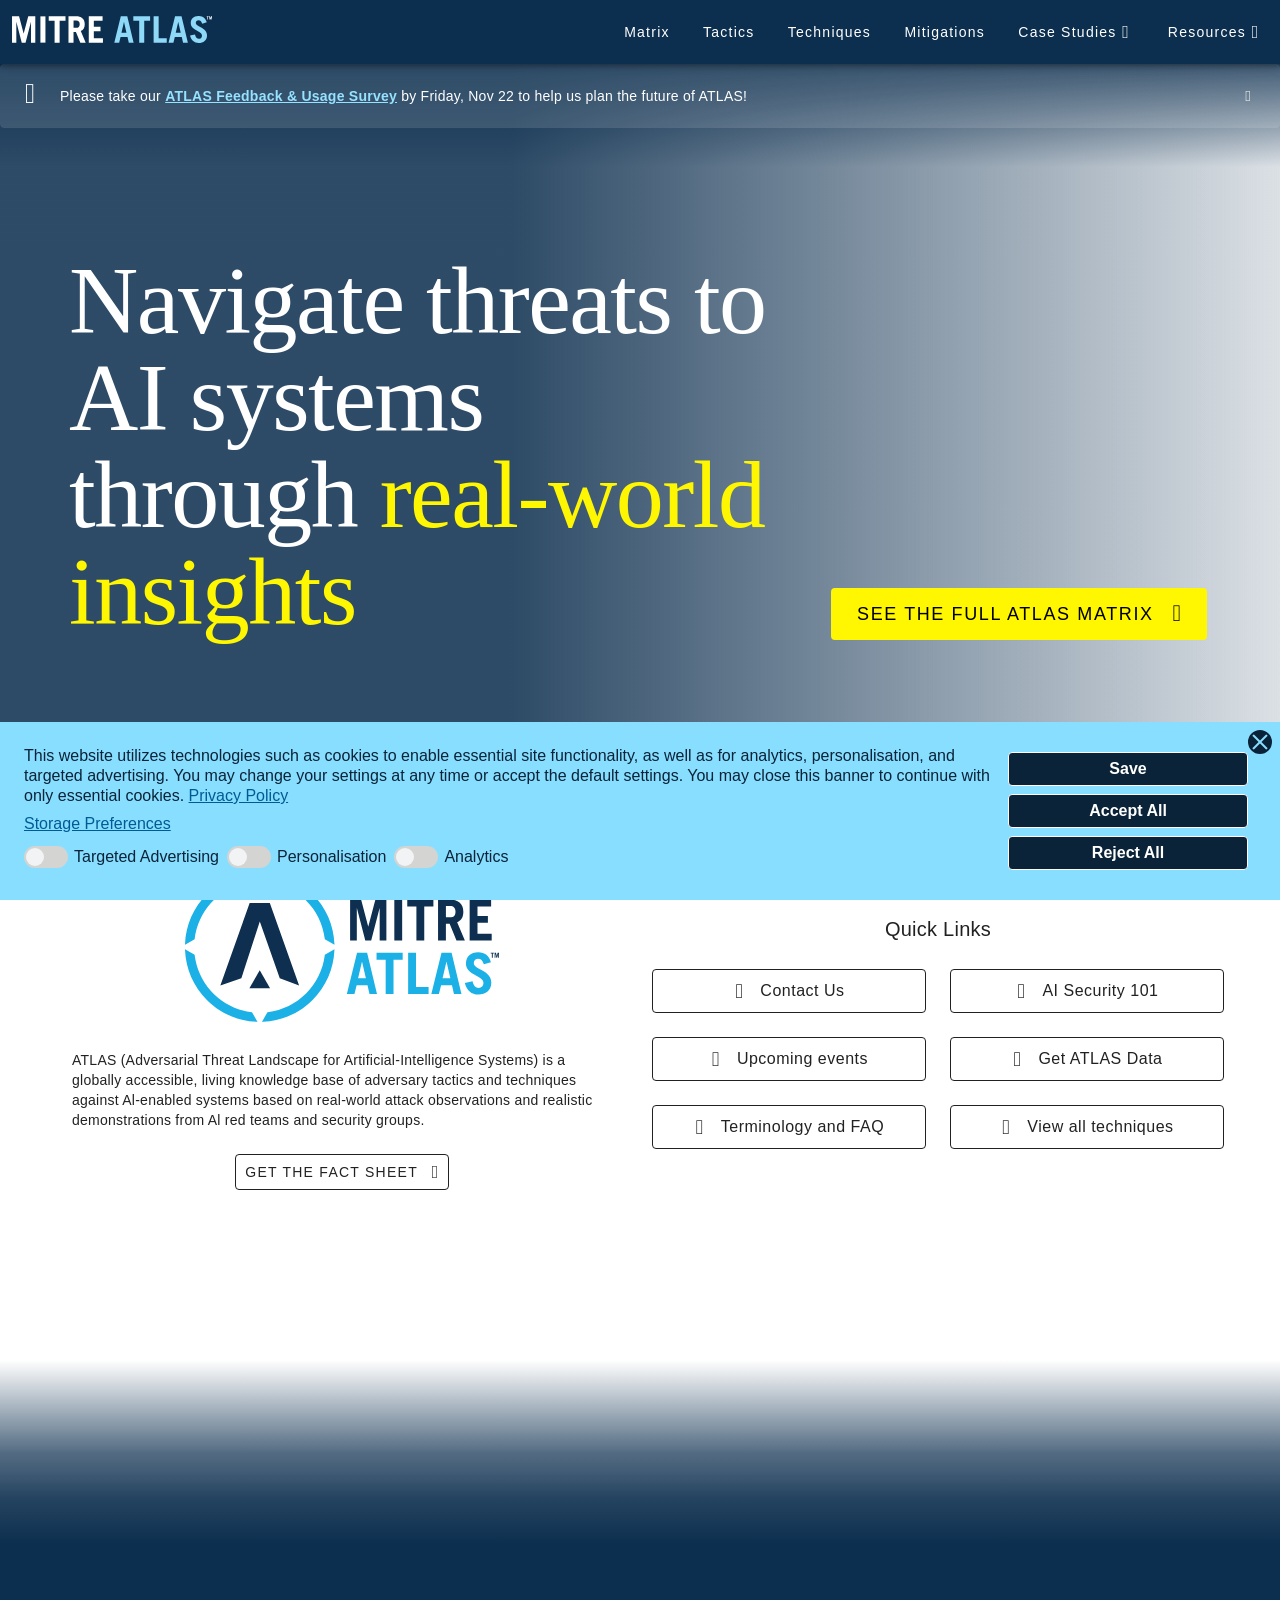
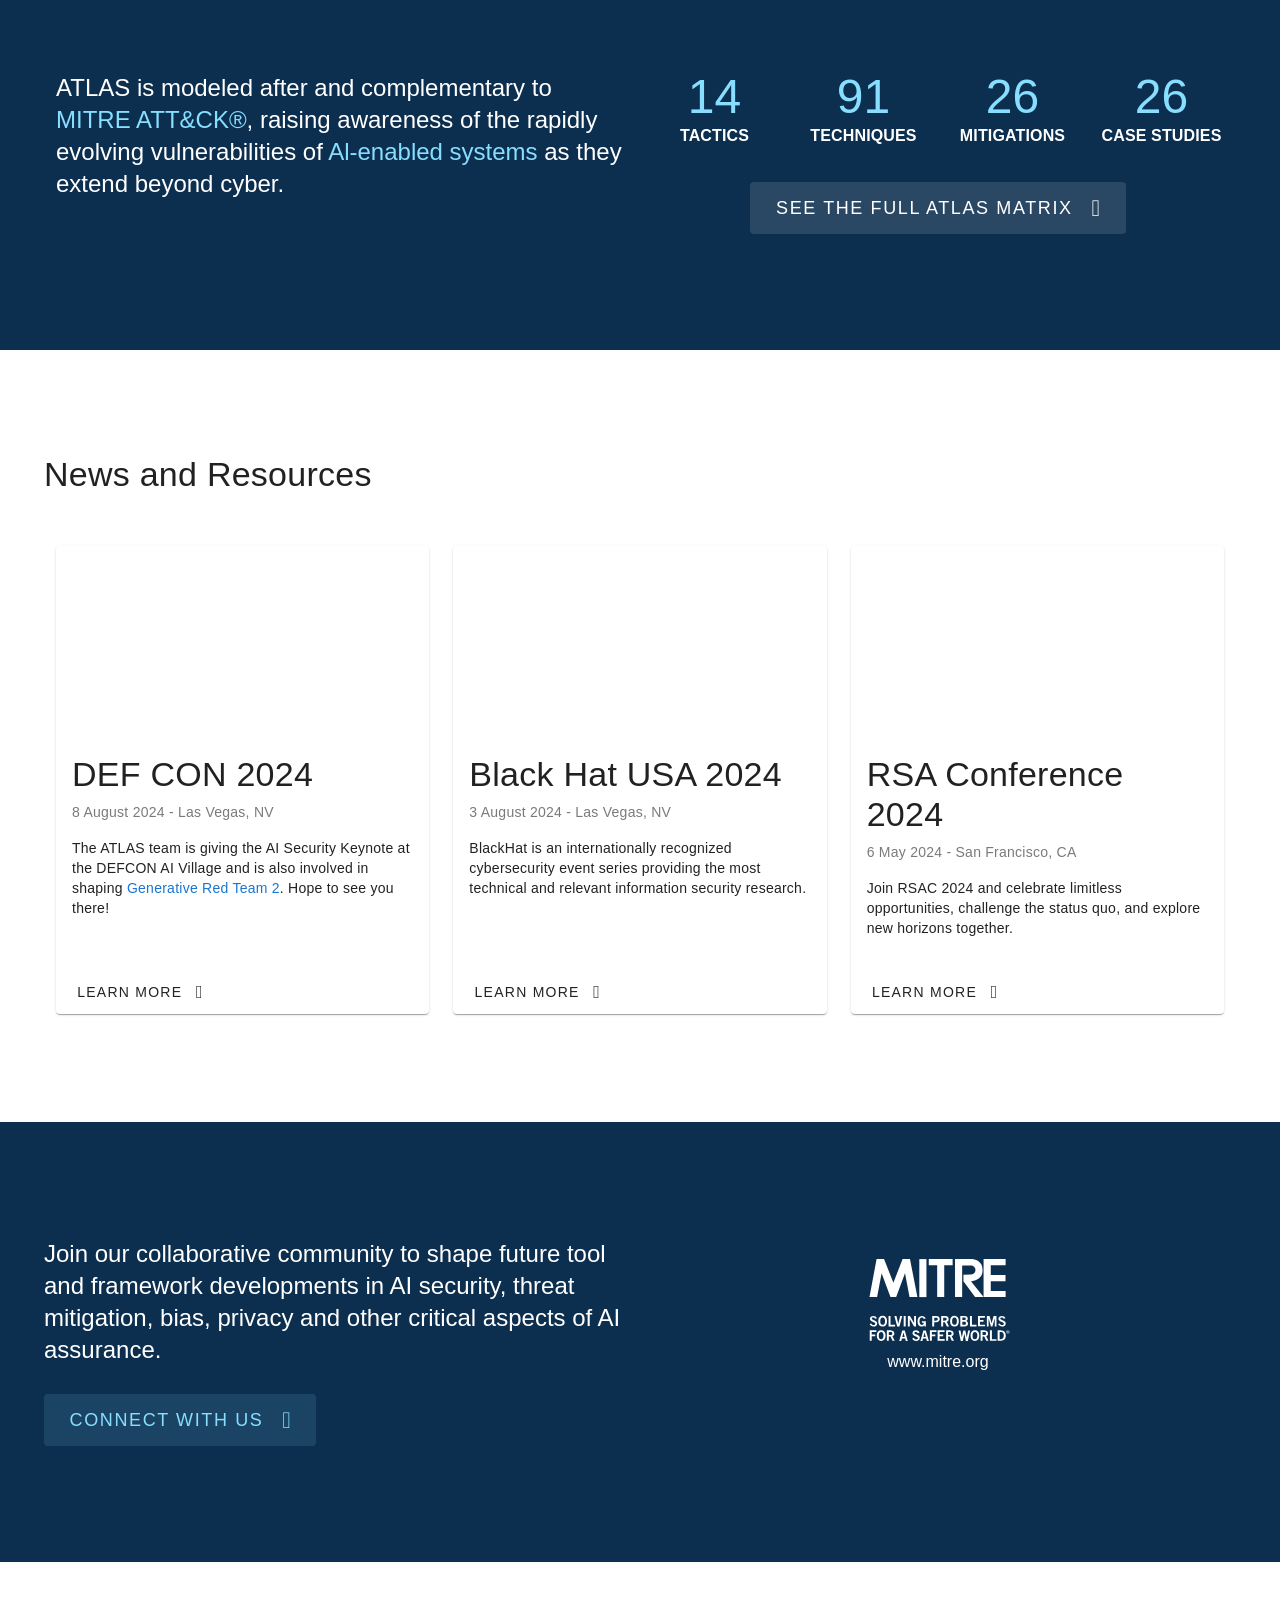
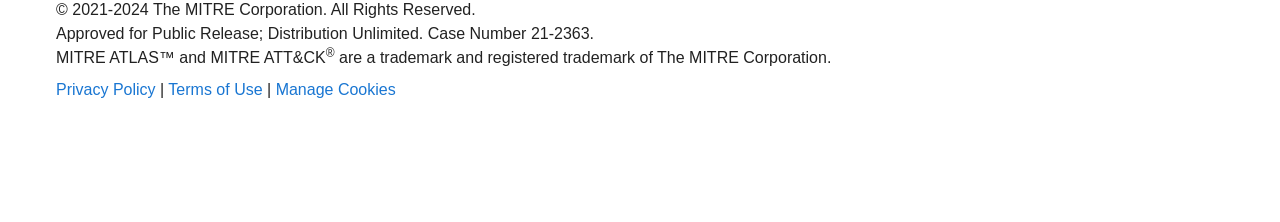
==== commit c9836977: "Rename MITRE ATLAS™.html to index.html" ====
--- a/index.html
+++ b/index.html
@@ -1,3 +1,631 @@
 <!DOCTYPE html>
-<!-- saved from url=(0034)https://nanoshrineinteractive.com/ -->
-<html lang="en"><head><meta http-equiv="Content-Type" content="text/html; charset=UTF-8"><link rel="stylesheet" href="./Nanoshrine Interactive_files/594500bde1774bc6.css" crossorigin="" data-precedence="next"><link rel="stylesheet" href="./Nanoshrine Interactive_files/324c9350823cd536.css" crossorigin="" data-precedence="next"><script src="./Nanoshrine Interactive_files/fd9d1056-2d08153ded9353d0.js.download" async="" crossorigin=""></script><script src="./Nanoshrine Interactive_files/69-75c1480474265859.js.download" async="" crossorigin=""></script><script src="./Nanoshrine Interactive_files/main-app-ea3190bedb32d755.js.download" async="" crossorigin=""></script><script defer="" data-domain="nanoshrineinteractive.com" src="./Nanoshrine Interactive_files/script.js.download"></script><script defer="" data-domain="nanoshrineinteractive.com" src="./Nanoshrine Interactive_files/script.file-downloads.hash.outbound-links.pageview-props.revenue.tagged-events.js.download"></script><script src="./Nanoshrine Interactive_files/polyfills-c67a75d1b6f99dc8.js.download" crossorigin="" nomodule=""></script><meta name="viewport" content="width=device-width, initial-scale=1, maximum-scale=1, user-scalable=no"><title>Nanoshrine Interactive</title><meta name="description" content="Creative Technology Studio"><meta name="application-name" content="Nanoshrine Interactive"><link rel="author" href="https://twitter.com/nanoshrine"><meta name="author" content="nanoshrine"><link rel="manifest" href="https://nanoshrineinteractive.com/site.webmanifest"><meta name="keywords" content="Nanoshrine,R3F,NextJS"><meta name="referrer" content="origin-when-cross-origin"><meta name="creator" content="nanoshrine"><meta name="publisher" content="Nanoshrine Interactive"><meta name="robots" content="index, follow"><meta property="og:title" content="Nanoshrine Interactive"><meta property="og:description" content="Creative Technology Studio"><meta property="og:url" content="https://nanoshrineinteractive.com/"><meta property="og:site_name" content="Nanoshrine Interactive"><meta property="og:image" content="https://nanoshrineinteractive.com/assets/img/og.jpg"><meta property="og:image:alt" content="NSI OG Image"><meta property="og:type" content="website"><meta name="twitter:card" content="summary_large_image"><meta name="twitter:site" content="@nanoshrineIA"><meta name="twitter:creator" content="@nanoshrine"><meta name="twitter:title" content="Nanoshrine Interactive"><meta name="twitter:description" content="Creative Technology Studio"><meta name="twitter:image" content="https://nanoshrineinteractive.com/assets/img/og.jpg"><meta name="twitter:image:alt" content="NSI OG Image"><link rel="shortcut icon" href="https://nanoshrineinteractive.com/favicon/favicon.ico"><link rel="icon" href="https://nanoshrineinteractive.com/favicon/favicon-32x32.png" sizes="32x32"><link rel="icon" href="https://nanoshrineinteractive.com/favicon/favicon-16x16.png" sizes="16x16"><link rel="apple-touch-icon" href="https://nanoshrineinteractive.com/favicon/apple-touch-icon.png"><link rel="mask-icon" href="https://nanoshrineinteractive.com/favicon/safari-pinned-tab.svg" color="#ffe4fa"><meta name="next-size-adjust"><script defer="" data-domain="nanoshrineinteractive.com" src="./Nanoshrine Interactive_files/script.js.download"></script><script defer="" data-domain="nanoshrineinteractive.com" src="./Nanoshrine Interactive_files/script.file-downloads.hash.outbound-links.pageview-props.revenue.tagged-events.js.download"></script></head><body class="__className_7f35b2" style="cursor: none;"><script src="./Nanoshrine Interactive_files/webpack-c25212b532cf20bf.js.download" crossorigin="" async=""></script><script>(self.__next_f=self.__next_f||[]).push([0]);self.__next_f.push([2,null])</script><script>self.__next_f.push([1,"1:HL[\"/_next/static/media/41e9889aa8f5ed31-s.p.woff2\",\"font\",{\"crossOrigin\":\"\",\"type\":\"font/woff2\"}]\n2:HL[\"/_next/static/media/d68d2e8177825e73-s.p.woff\",\"font\",{\"crossOrigin\":\"\",\"type\":\"font/woff\"}]\n3:HL[\"/_next/static/css/594500bde1774bc6.css\",\"style\",{\"crossOrigin\":\"\"}]\n0:\"$L4\"\n"])</script><script>self.__next_f.push([1,"5:HL[\"/_next/static/css/324c9350823cd536.css\",\"style\",{\"crossOrigin\":\"\"}]\n"])</script><script>self.__next_f.push([1,"6:I[7690,[],\"\"]\n8:I[7831,[],\"\"]\n9:I[7481,[\"689\",\"static/chunks/b536a0f1-73937979fb27047b.js\",\"800\",\"static/chunks/0c4b6b70-d183f093a0852338.js\",\"922\",\"static/chunks/c15bf2b0-4cc2eb5df8ff853e.js\",\"369\",\"static/chunks/369-f222476807770fdc.js\",\"7\",\"static/chunks/7-833d74b3baf2fd80.js\",\"467\",\"static/chunks/467-f96561c264927aae.js\",\"931\",\"static/chunks/app/page-2996f3ef9997f2f5.js\"],\"\"]\na:I[3473,[\"185\",\"static/chunks/app/layout-00cc27e6c11c772e.js\"],\"\"]\nb:I[5613,[],\"\"]\nc:I[1778,[],\"\"]\ne:I[8955,[],\"\"]\nf:[]\n"])</script><script>self.__next_f.push([1,"4:[[[\"$\",\"link\",\"0\",{\"rel\":\"stylesheet\",\"href\":\"/_next/static/css/594500bde1774bc6.css\",\"precedence\":\"next\",\"crossOrigin\":\"\"}]],[\"$\",\"$L6\",null,{\"buildId\":\"zdI67v9fFyFl3Xl09YcYs\",\"assetPrefix\":\"\",\"initialCanonicalUrl\":\"/\",\"initialTree\":[\"\",{\"children\":[\"__PAGE__\",{}]},\"$undefined\",\"$undefined\",true],\"initialSeedData\":[\"\",{\"children\":[\"__PAGE__\",{},[\"$L7\",[\"$\",\"$L8\",null,{\"propsForComponent\":{\"params\":{}},\"Component\":\"$9\",\"isStaticGeneration\":true}],null]]},[null,[\"$\",\"html\",null,{\"lang\":\"en\",\"children\":[[\"$\",\"head\",null,{\"children\":[[\"$\",\"script\",null,{\"defer\":true,\"data-domain\":\"nanoshrineinteractive.com\",\"src\":\"https://plausible.io/js/script.js\"}],[\"$\",\"script\",null,{\"defer\":true,\"data-domain\":\"nanoshrineinteractive.com\",\"src\":\"https://analytics.nanoshrine.com/js/script.file-downloads.hash.outbound-links.pageview-props.revenue.tagged-events.js\"}]]}],[\"$\",\"body\",null,{\"className\":\"__className_7f35b2\",\"children\":[\"$\",\"div\",null,{\"id\":\"Wrapper\",\"children\":[\"$\",\"$La\",null,{\"children\":[\"$\",\"$Lb\",null,{\"parallelRouterKey\":\"children\",\"segmentPath\":[\"children\"],\"loading\":\"$undefined\",\"loadingStyles\":\"$undefined\",\"loadingScripts\":\"$undefined\",\"hasLoading\":false,\"error\":\"$undefined\",\"errorStyles\":\"$undefined\",\"errorScripts\":\"$undefined\",\"template\":[\"$\",\"$Lc\",null,{}],\"templateStyles\":\"$undefined\",\"templateScripts\":\"$undefined\",\"notFound\":[[\"$\",\"title\",null,{\"children\":\"404: This page could not be found.\"}],[\"$\",\"div\",null,{\"style\":{\"fontFamily\":\"system-ui,\\\"Segoe UI\\\",Roboto,Helvetica,Arial,sans-serif,\\\"Apple Color Emoji\\\",\\\"Segoe UI Emoji\\\"\",\"height\":\"100vh\",\"textAlign\":\"center\",\"display\":\"flex\",\"flexDirection\":\"column\",\"alignItems\":\"center\",\"justifyContent\":\"center\"},\"children\":[\"$\",\"div\",null,{\"children\":[[\"$\",\"style\",null,{\"dangerouslySetInnerHTML\":{\"__html\":\"body{color:#000;background:#fff;margin:0}.next-error-h1{border-right:1px solid rgba(0,0,0,.3)}@media (prefers-color-scheme:dark){body{color:#fff;background:#000}.next-error-h1{border-right:1px solid rgba(255,255,255,.3)}}\"}}],[\"$\",\"h1\",null,{\"className\":\"next-error-h1\",\"style\":{\"display\":\"inline-block\",\"margin\":\"0 20px 0 0\",\"padding\":\"0 23px 0 0\",\"fontSize\":24,\"fontWeight\":500,\"verticalAlign\":\"top\",\"lineHeight\":\"49px\"},\"children\":\"404\"}],[\"$\",\"div\",null,{\"style\":{\"display\":\"inline-block\"},\"children\":[\"$\",\"h2\",null,{\"style\":{\"fontSize\":14,\"fontWeight\":400,\"lineHeight\":\"49px\",\"margin\":0},\"children\":\"This page could not be found.\"}]}]]}]}]],\"notFoundStyles\":[],\"styles\":[[\"$\",\"link\",\"0\",{\"rel\":\"stylesheet\",\"href\":\"/_next/static/css/324c9350823cd536.css\",\"precedence\":\"next\",\"crossOrigin\":\"\"}]]}]}]}]}]]}],null]],\"initialHead\":[false,\"$Ld\"],\"globalErrorComponent\":\"$e\",\"missingSlots\":\"$Wf\"}]]\n"])</script><script>self.__next_f.push([1,"d:[[\"$\",\"meta\",\"0\",{\"name\":\"viewport\",\"content\":\"width=device-width, initial-scale=1, maximum-scale=1, user-scalable=no\"}],[\"$\",\"meta\",\"1\",{\"charSet\":\"utf-8\"}],[\"$\",\"title\",\"2\",{\"children\":\"Nanoshrine Interactive\"}],[\"$\",\"meta\",\"3\",{\"name\":\"description\",\"content\":\"Creative Technology Studio\"}],[\"$\",\"meta\",\"4\",{\"name\":\"application-name\",\"content\":\"Nanoshrine Interactive\"}],[\"$\",\"link\",\"5\",{\"rel\":\"author\",\"href\":\"https://twitter.com/nanoshrine\"}],[\"$\",\"meta\",\"6\",{\"name\":\"author\",\"content\":\"nanoshrine\"}],[\"$\",\"link\",\"7\",{\"rel\":\"manifest\",\"href\":\"/site.webmanifest\"}],[\"$\",\"meta\",\"8\",{\"name\":\"keywords\",\"content\":\"Nanoshrine,R3F,NextJS\"}],[\"$\",\"meta\",\"9\",{\"name\":\"referrer\",\"content\":\"origin-when-cross-origin\"}],[\"$\",\"meta\",\"10\",{\"name\":\"creator\",\"content\":\"nanoshrine\"}],[\"$\",\"meta\",\"11\",{\"name\":\"publisher\",\"content\":\"Nanoshrine Interactive\"}],[\"$\",\"meta\",\"12\",{\"name\":\"robots\",\"content\":\"index, follow\"}],[\"$\",\"meta\",\"13\",{\"property\":\"og:title\",\"content\":\"Nanoshrine Interactive\"}],[\"$\",\"meta\",\"14\",{\"property\":\"og:description\",\"content\":\"Creative Technology Studio\"}],[\"$\",\"meta\",\"15\",{\"property\":\"og:url\",\"content\":\"https://nanoshrineinteractive.com/\"}],[\"$\",\"meta\",\"16\",{\"property\":\"og:site_name\",\"content\":\"Nanoshrine Interactive\"}],[\"$\",\"meta\",\"17\",{\"property\":\"og:image\",\"content\":\"https://nanoshrineinteractive.com/assets/img/og.jpg\"}],[\"$\",\"meta\",\"18\",{\"property\":\"og:image:alt\",\"content\":\"NSI OG Image\"}],[\"$\",\"meta\",\"19\",{\"property\":\"og:type\",\"content\":\"website\"}],[\"$\",\"meta\",\"20\",{\"name\":\"twitter:card\",\"content\":\"summary_large_image\"}],[\"$\",\"meta\",\"21\",{\"name\":\"twitter:site\",\"content\":\"@nanoshrineIA\"}],[\"$\",\"meta\",\"22\",{\"name\":\"twitter:creator\",\"content\":\"@nanoshrine\"}],[\"$\",\"meta\",\"23\",{\"name\":\"twitter:title\",\"content\":\"Nanoshrine Interactive\"}],[\"$\",\"meta\",\"24\",{\"name\":\"twitter:description\",\"content\":\"Creative Technology Studio\"}],[\"$\",\"meta\",\"25\",{\"name\":\"twitter:image\",\"content\":\"https://nanoshrineinteractive.com/assets/img/og.jpg\"}],[\"$\",\"meta\",\"26\",{\"name\":\"twitter:image:alt\",\"content\":\"NSI OG Image\"}],[\"$\",\"link\",\"27\",{\"rel\":\"shortcut icon\",\"href\":\"/favicon/favicon.ico\"}],[\"$\",\"link\",\"28\",{\"rel\":\"icon\",\"href\":\"/favicon/favicon-32x32.png\",\"sizes\":\"32x32\"}],[\"$\",\"link\",\"29\",{\"rel\":\"icon\",\"href\":\"/favicon/favicon-16x16.png\",\"sizes\":\"16x16\"}],[\"$\",\"link\",\"30\",{\"rel\":\"apple-touch-icon\",\"href\":\"/favicon/apple-touch-icon.png\"}],[\"$\",\"link\",\"31\",{\"rel\":\"mask-icon\",\"href\":\"/favicon/safari-pinned-tab.svg\",\"color\":\"#ffe4fa\"}],[\"$\",\"meta\",\"32\",{\"name\":\"next-size-adjust\"}]]\n"])</script><script>self.__next_f.push([1,"7:null\n"])</script><script>self.__next_f.push([1,""])</script><div id="Wrapper"><div style="position: relative; width: 100%; height: 100%; overflow: hidden; display: flex; flex-grow: 1;"><main class="page_main__akH3E"><div class="animatedCursor_cursorOuter__bA1Ox" style="width: 22px; height: 22px; background-color: rgba(220, 90, 90, 0); z-index: 2147483647; border: 2px double white; backdrop-filter: saturate(100%) blur(3px) brightness(100%); opacity: 1; top: 50px; left: 976px;"></div><div class="animatedCursor_cursorInner__Em54A " style="width: 5px; height: 5px; background-color: rgb(76, 219, 153); z-index: 2147483647; opacity: 1; top: 50px; left: 976px;"><div class="animatedCursor_childrenContainer__7s4k4 "></div></div><div class="overlay_overlay__A04Dg"><div class="overlay_container__6psYg"><header class="header_header___voGh"><div class="header_border__YHbvC"></div><nav class="mainNav_mainNav__R1IDx"><ul><li class="mainNav_backWrap__HlEMg" style="transform: translateY(-120%) translateZ(0px);"><div class="undefined "><button class="button_button__HV9Jo mainNav_backButton__QrVSl undefined" style="clip-path: polygon(0px 16px, 16px 0px, 100% 0px, 100% calc(100% - 16px), calc(100% - 16px) 100%, 0px 100%); cursor: none;"><svg role="presentation" class="arwes-react-frames-framesvg arwes-react-frames-framesvgnefrex" xmlns="http://www.w3.org/2000/svg" preserveAspectRatio="none" style="position: absolute; z-index: -1; inset: 0px; display: block; border: 0px; margin: 0px; padding: 0px; width: 100%; height: 100%;" viewBox="0 0 103.33393859863281 36.90025329589844"><path data-frame="" style="vector-effect: non-scaling-stroke; stroke-width: 0; fill: currentcolor; opacity: 1;" data-name="bg" id="" class="" d="M 1,49 L 1,17 L 17,1 L 85,1 L 102.33393859863281,1 L 102.33393859863281,-12.099746704101562 L 102.33393859863281,19.900253295898438 L 86.33393859863281,35.90025329589844 L 18.333938598632812,35.90025329589844 L 1,35.90025329589844"></path><path data-frame="" style="vector-effect: non-scaling-stroke; stroke: currentcolor; stroke-linecap: round; stroke-linejoin: round; stroke-width: 2; fill: none; opacity: 1;" data-name="line" id="" class="" d="M 1,49 L 1,17 L 17,1 L 85,1"></path><path data-frame="" style="vector-effect: non-scaling-stroke; stroke: currentcolor; stroke-linecap: round; stroke-linejoin: round; stroke-width: 2; fill: none; opacity: 1;" data-name="line" id="" class="" d="M 102.33393859863281,-12.099746704101562 L 102.33393859863281,19.900253295898438 L 86.33393859863281,35.90025329589844 L 18.333938598632812,35.90025329589844"></path><g class="arwes-react-frames-illuminatorsvg" style="pointer-events: none;"><defs><radialgradient id=":r1:"><stop offset="0%" stop-color="hsl(180 50% 50% / 20%)"></stop><stop offset="100%" stop-color="transparent"></stop></radialgradient></defs><circle r="150" fill="url(#:r1:)" style="position: absolute; transition: opacity 200ms ease-out; opacity: 1; transform: translate(-150px, -150px);" cx="1097.6669673919678" cy="254.3548583984375"></circle></g></svg><div class="button_content__MtQfp"><svg xmlns="http://www.w3.org/2000/svg" width="20" height="20" viewBox="0 0 24 24" stroke-width="2" stroke="#4cdb99" fill="none" stroke-linecap="round" stroke-linejoin="round"><path stroke="none" d="M0 0h24v24H0z" fill="none"></path><path d="M3 12a9 9 0 1 0 18 0a9 9 0 0 0 -18 0"></path><path d="M9 9l6 6"></path><path d="M15 9h-6v6"></path></svg><span>Back</span></div></button></div></li></ul><ul><li><div class="undefined "><button class="button_button__HV9Jo mainNav_settingsButton__WrJyh undefined" style="clip-path: polygon(0px 16px, 16px 0px, 100% 0px, 100% calc(100% - 16px), calc(100% - 16px) 100%, 0px 100%); cursor: none;"><svg role="presentation" class="arwes-react-frames-framesvg arwes-react-frames-framesvgnefrex" xmlns="http://www.w3.org/2000/svg" preserveAspectRatio="none" style="position: absolute; z-index: -1; inset: 0px; display: block; border: 0px; margin: 0px; padding: 0px; width: 100%; height: 100%;" viewBox="0 0 132.2673797607422 36.90025329589844"><path data-frame="" style="vector-effect: non-scaling-stroke; stroke-width: 0; fill: currentcolor; opacity: 1;" data-name="bg" id="" class="" d="M 1,49 L 1,17 L 17,1 L 85,1 L 131.2673797607422,1 L 131.2673797607422,-12.099746704101562 L 131.2673797607422,19.900253295898438 L 115.26737976074219,35.90025329589844 L 47.26737976074219,35.90025329589844 L 1,35.90025329589844"></path><path data-frame="" style="vector-effect: non-scaling-stroke; stroke: currentcolor; stroke-linecap: round; stroke-linejoin: round; stroke-width: 2; fill: none; opacity: 1;" data-name="line" id="" class="" d="M 1,49 L 1,17 L 17,1 L 85,1"></path><path data-frame="" style="vector-effect: non-scaling-stroke; stroke: currentcolor; stroke-linecap: round; stroke-linejoin: round; stroke-width: 2; fill: none; opacity: 1;" data-name="line" id="" class="" d="M 131.2673797607422,-12.099746704101562 L 131.2673797607422,19.900253295898438 L 115.26737976074219,35.90025329589844 L 47.26737976074219,35.90025329589844"></path><g class="arwes-react-frames-illuminatorsvg" style="pointer-events: none;"><defs><radialgradient id=":r2:"><stop offset="0%" stop-color="hsl(180 50% 50% / 20%)"></stop><stop offset="100%" stop-color="transparent"></stop></radialgradient></defs><circle r="150" fill="url(#:r2:)" style="position: absolute; transition: opacity 200ms ease-out; opacity: 1; transform: translate(-150px, -150px);" cx="-249.8663330078125" cy="200.35485765337944"></circle></g></svg><div class="button_content__MtQfp"><svg xmlns="http://www.w3.org/2000/svg" width="20" height="20" viewBox="0 0 24 24" stroke-width="1.5" stroke="#4cdb99" fill="none" stroke-linecap="round" stroke-linejoin="round"><path stroke="none" d="M0 0h24v24H0z" fill="none"></path><path d="M4 8h4v4h-4z"></path><path d="M6 4l0 4"></path><path d="M6 12l0 8"></path><path d="M10 14h4v4h-4z"></path><path d="M12 4l0 10"></path><path d="M12 18l0 2"></path><path d="M16 5h4v4h-4z"></path><path d="M18 4l0 1"></path><path d="M18 9l0 11"></path></svg><span>Settings</span></div></button></div></li></ul></nav><div class="userControls_container___EEFD"><div class="userControls_controlsWrapper__uSyta" style="opacity: 0; transform: translateX(120%) translateZ(0px);"><div><div class="frameKranox_frameKranox__3_ssm userControls_frame__t00ts " style="clip-path: polygon(calc(25px) calc(100% - 1px), calc(13px) calc(100% - 13px), calc(13px) calc(137px), calc(1px) calc(125px), calc(1px) calc(37px), calc(13px) calc(25px), calc(13px) calc(13px), calc(25px) calc(1px), calc(100% - 25px) calc(1px), calc(100% - 13px) calc(13px), calc(100% - 13px) calc(100% - 137px), calc(100% - 1px) calc(100% - 125px), calc(100% - 1px) calc(100% - 37px), calc(100% - 13px) calc(100% - 25px), calc(100% - 13px) calc(100% - 13px), calc(100% - 25px) calc(100% - 1px));"><svg role="presentation" class="arwes-react-frames-framesvg arwes-react-frames-framesvgkranox" xmlns="http://www.w3.org/2000/svg" preserveAspectRatio="none" style="position: absolute; z-index: -1; inset: 0px; display: block; border: 0px; margin: 0px; padding: 0px; width: 100%; height: 100%;" viewBox="0 0 300 275"><path data-frame="" style="vector-effect: non-scaling-stroke; stroke-width: 0; fill: currentcolor; opacity: 0;" data-name="bg" id="" class="" d="M 25,274 L 13,262 L 13,137 L 1,125 L 1,37 L 13,25 L 13,13 L 25,1 L 275,1 L 275,1 L 287,13 L 287,138 L 299,150 L 299,238 L 287,250 L 287,262 L 275,274 L 25,274"></path><path data-frame="" style="vector-effect: non-scaling-stroke; stroke: currentcolor; stroke-linecap: round; stroke-linejoin: round; stroke-width: 2; fill: none; opacity: 0;" data-name="line" id="" class="" d="M 25,274 L 13,262 L 13,137 L 1,125 L 1,37 L 13,25 L 13,13 L 25,1 L 275,1"></path><path data-frame="" style="vector-effect: non-scaling-stroke; stroke: currentcolor; stroke-linecap: round; stroke-linejoin: round; stroke-width: 2; fill: none; opacity: 0;" data-name="line" id="" class="" d="M 275,1 L 287,13 L 287,138 L 299,150 L 299,238 L 287,250 L 287,262 L 275,274 L 25,274"></path><g class="arwes-react-frames-illuminatorsvg" style="pointer-events: none;"><defs><radialgradient id=":r3:"><stop offset="0%" stop-color="hsl(180 50% 50% / 20%)"></stop><stop offset="100%" stop-color="transparent"></stop></radialgradient></defs><circle r="150" fill="url(#:r3:)" style="position: absolute; transition: opacity 200ms ease-out; opacity: 1; transform: translate(-150px, -150px);" cx="-455" cy="142"></circle></g></svg><div class="frameKranox_content__YKXva"><div style="opacity: 0; transform: translateX(40%) translateZ(0px);"><div style="opacity: 0; transform: translateX(40%) translateZ(0px);"><div class="userControls_controlsHeader__wdONM"><h2>User Settings</h2></div></div><div class="userControls_controlsContent__rQIer"><div style="opacity: 0; transform: translateX(40%) translateZ(0px);"><div class="qualityControl_container___VYYN"><h4>Quality</h4><div class="qualityControl_tabs__Eg8Pu"><button class="qualityControl_tab__nFsq9 " style="cursor: none;">low</button><button class="qualityControl_tab__nFsq9 qualityControl_activeTab__p9FrI" style="cursor: none;">medium</button><button class="qualityControl_tab__nFsq9 " style="cursor: none;">high</button><div class="qualityControl_glider__pT7t5" style="transform: translateX(78px) translateZ(0px);"></div></div></div></div><div style="opacity: 0; transform: translateX(40%) translateZ(0px);"><div class="volumeControl_container__3J3xm"><h4>Volume</h4><div class="volumeControl_volWrap__EnZTD"><div class="volumeControl_volumeControl__cDA9R"><input min="0" max="100" class="volumeControl_slider__UJr61" type="range" value="75" style="cursor: none;"><div class="volumeControl_fillBar__6f1n2" style="width: 75%;"></div></div><div class="volumeControl_volumeLabel__JZofB">75%</div></div></div></div></div></div></div></div></div></div></div></header><div class="about_about__mNecM about_hidden__3PhxK"><div class="aboutWho_aboutWho__AF700 aboutWho_hidden__J2jIw"><div class="frameKranox_frameKranox__3_ssm aboutWho_frame__WKMPL " style="clip-path: polygon(calc(25px) calc(100% - 1px), calc(13px) calc(100% - 13px), calc(13px) calc(137px), calc(1px) calc(125px), calc(1px) calc(37px), calc(13px) calc(25px), calc(13px) calc(13px), calc(25px) calc(1px), calc(100% - 25px) calc(1px), calc(100% - 13px) calc(13px), calc(100% - 13px) calc(100% - 137px), calc(100% - 1px) calc(100% - 125px), calc(100% - 1px) calc(100% - 37px), calc(100% - 13px) calc(100% - 25px), calc(100% - 13px) calc(100% - 13px), calc(100% - 25px) calc(100% - 1px));"><svg role="presentation" class="arwes-react-frames-framesvg arwes-react-frames-framesvgkranox" xmlns="http://www.w3.org/2000/svg" preserveAspectRatio="none" style="position: absolute; z-index: -1; inset: 0px; display: block; border: 0px; margin: 0px; padding: 0px; width: 100%; height: 100%;" viewBox="0 0 500 337"><path data-frame="" style="vector-effect: non-scaling-stroke; stroke-width: 0; fill: currentcolor; opacity: 0;" data-name="bg" id="" class="" d="M 25,336 L 13,324 L 13,137 L 1,125 L 1,37 L 13,25 L 13,13 L 25,1 L 475,1 L 475,1 L 487,13 L 487,200 L 499,212 L 499,300 L 487,312 L 487,324 L 475,336 L 25,336"></path><path data-frame="" style="vector-effect: non-scaling-stroke; stroke: currentcolor; stroke-linecap: round; stroke-linejoin: round; stroke-width: 2; fill: none; opacity: 0;" data-name="line" id="" class="" d="M 25,336 L 13,324 L 13,137 L 1,125 L 1,37 L 13,25 L 13,13 L 25,1 L 475,1"></path><path data-frame="" style="vector-effect: non-scaling-stroke; stroke: currentcolor; stroke-linecap: round; stroke-linejoin: round; stroke-width: 2; fill: none; opacity: 0;" data-name="line" id="" class="" d="M 475,1 L 487,13 L 487,200 L 499,212 L 499,300 L 487,312 L 487,324 L 475,336 L 25,336"></path><g class="arwes-react-frames-illuminatorsvg" style="pointer-events: none;"><defs><radialgradient id=":r4:"><stop offset="0%" stop-color="hsl(180 50% 50% / 20%)"></stop><stop offset="100%" stop-color="transparent"></stop></radialgradient></defs><circle r="150" fill="url(#:r4:)" style="position: absolute; transition: opacity 200ms ease-out; opacity: 1; transform: translate(-150px, -150px);" cx="1096" cy="145"></circle></g></svg><div class="frameKranox_content__YKXva"><div class="aboutWho_content__wmPNW" style="opacity: 0; height: 0px;"><div style="opacity: 0; transform: translateY(40%) translateZ(0px);"><h2>What is NSI?</h2></div><div style="opacity: 0; transform: translateY(40%) translateZ(0px);"><p>Nanoshrine Interactive (NSI) is a creative technology studio that defies industry conventions.</p></div><div style="opacity: 0; transform: translateY(40%) translateZ(0px);"><p>We're developers, designers, and cyber architects forging the future of interactive experiences.</p></div><div style="opacity: 0; transform: translateY(40%) translateZ(0px);"><p>Got an idea that seems impossible? We'll bring it into existence. </p></div></div></div></div></div><div class="aboutWhat_aboutWhat__9bKTz aboutWhat_hidden__Q3IIi"><div class="aboutWhat_aboutCore__WhFPw"><div class="aboutWhat_mainWrap__nOe1w"><div class="frameKranox_frameKranox__3_ssm aboutWhat_frame__VQZV2 " style="clip-path: polygon(calc(25px) calc(100% - 1px), calc(13px) calc(100% - 13px), calc(13px) calc(137px), calc(1px) calc(125px), calc(1px) calc(37px), calc(13px) calc(25px), calc(13px) calc(13px), calc(25px) calc(1px), calc(100% - 25px) calc(1px), calc(100% - 13px) calc(13px), calc(100% - 13px) calc(100% - 137px), calc(100% - 1px) calc(100% - 125px), calc(100% - 1px) calc(100% - 37px), calc(100% - 13px) calc(100% - 25px), calc(100% - 13px) calc(100% - 13px), calc(100% - 25px) calc(100% - 1px));"><svg role="presentation" class="arwes-react-frames-framesvg arwes-react-frames-framesvgkranox" xmlns="http://www.w3.org/2000/svg" preserveAspectRatio="none" style="position: absolute; z-index: -1; inset: 0px; display: block; border: 0px; margin: 0px; padding: 0px; width: 100%; height: 100%;" viewBox="0 0 500 226"><path data-frame="" style="vector-effect: non-scaling-stroke; stroke-width: 0; fill: currentcolor; opacity: 0;" data-name="bg" id="" class="" d="M 25,225 L 13,213 L 13,137 L 1,125 L 1,37 L 13,25 L 13,13 L 25,1 L 475,1 L 475,1 L 487,13 L 487,89 L 499,101 L 499,189 L 487,201 L 487,213 L 475,225 L 25,225"></path><path data-frame="" style="vector-effect: non-scaling-stroke; stroke: currentcolor; stroke-linecap: round; stroke-linejoin: round; stroke-width: 2; fill: none; opacity: 0;" data-name="line" id="" class="" d="M 25,225 L 13,213 L 13,137 L 1,125 L 1,37 L 13,25 L 13,13 L 25,1 L 475,1"></path><path data-frame="" style="vector-effect: non-scaling-stroke; stroke: currentcolor; stroke-linecap: round; stroke-linejoin: round; stroke-width: 2; fill: none; opacity: 0;" data-name="line" id="" class="" d="M 475,1 L 487,13 L 487,89 L 499,101 L 499,189 L 487,201 L 487,213 L 475,225 L 25,225"></path><g class="arwes-react-frames-illuminatorsvg" style="pointer-events: none;"><defs><radialgradient id=":r5:"><stop offset="0%" stop-color="hsl(180 50% 50% / 20%)"></stop><stop offset="100%" stop-color="transparent"></stop></radialgradient></defs><circle r="150" fill="url(#:r5:)" style="position: absolute; transition: opacity 200ms ease-out; opacity: 1; transform: translate(-150px, -150px);" cx="1096" cy="145"></circle></g></svg><div class="frameKranox_content__YKXva"><div class="aboutWhat_content__liWek" style="opacity: 0; height: 0px;"><div style="opacity: 0; transform: translateY(40%) translateZ(0px);"><h2>Our Offerings</h2></div><div style="opacity: 0; transform: translateY(40%) translateZ(0px);"><p>We create digital experiences that blend narrative, technology, and artistry into every pixel.</p></div></div></div></div></div><div class="aboutWhat_offeringWrap___v_K7 " style="opacity: 0; height: 0px;"><div class="frameCorners_frameCorners__U9lvA aboutWhat_offer__QIbGI "><svg role="presentation" class="arwes-react-frames-framesvg arwes-react-frames-framesvgcorners" xmlns="http://www.w3.org/2000/svg" preserveAspectRatio="none" style="position: absolute; z-index: -1; inset: 0px; display: block; border: 0px; margin: 0px; padding: 0px; width: 100%; height: 100%;" viewBox="0 0 250 178"><g class="arwes-react-frames-illuminatorsvg" style="pointer-events: none;"><defs><radialgradient id=":r6:"><stop offset="0%" stop-color="hsl(180 50% 50% / 20%)"></stop><stop offset="100%" stop-color="transparent"></stop></radialgradient></defs><circle r="150" fill="url(#:r6:)" style="position: absolute; transition: opacity 200ms ease-out; opacity: 1; transform: translate(-150px, -150px);" cx="1096" cy="-101"></circle></g><path data-frame="" style="vector-effect: non-scaling-stroke; stroke-width: 0; fill: currentcolor; opacity: 0;" data-name="bg" id="" class="" d="M 1,1 L 1,177 L 249,177 L 249,1"></path><path data-frame="" style="vector-effect: non-scaling-stroke; stroke: currentcolor; stroke-linecap: round; stroke-linejoin: round; stroke-width: 1; fill: none; opacity: 0;" data-name="line" id="" class="" d="M 0.5,0.5 L 0.5,32"></path><path data-frame="" style="vector-effect: non-scaling-stroke; stroke: currentcolor; stroke-linecap: round; stroke-linejoin: round; stroke-width: 1; fill: none; opacity: 0;" data-name="line" id="" class="" d="M 0.5,0.5 L 32,0.5"></path><path data-frame="" style="vector-effect: non-scaling-stroke; stroke: currentcolor; stroke-linecap: round; stroke-linejoin: round; stroke-width: 1; fill: none; opacity: 0;" data-name="line" id="" class="" d="M 249.5,0.5 L 218,0.5"></path><path data-frame="" style="vector-effect: non-scaling-stroke; stroke: currentcolor; stroke-linecap: round; stroke-linejoin: round; stroke-width: 1; fill: none; opacity: 0;" data-name="line" id="" class="" d="M 249.5,0.5 L 249.5,32"></path><path data-frame="" style="vector-effect: non-scaling-stroke; stroke: currentcolor; stroke-linecap: round; stroke-linejoin: round; stroke-width: 1; fill: none; opacity: 0;" data-name="line" id="" class="" d="M 249.5,177.5 L 218,177.5"></path><path data-frame="" style="vector-effect: non-scaling-stroke; stroke: currentcolor; stroke-linecap: round; stroke-linejoin: round; stroke-width: 1; fill: none; opacity: 0;" data-name="line" id="" class="" d="M 249.5,177.5 L 249.5,146"></path><path data-frame="" style="vector-effect: non-scaling-stroke; stroke: currentcolor; stroke-linecap: round; stroke-linejoin: round; stroke-width: 1; fill: none; opacity: 0;" data-name="line" id="" class="" d="M 0.5,177.5 L 0.5,146"></path><path data-frame="" style="vector-effect: non-scaling-stroke; stroke: currentcolor; stroke-linecap: round; stroke-linejoin: round; stroke-width: 1; fill: none; opacity: 0;" data-name="line" id="" class="" d="M 0.5,177.5 L 32,177.5"></path></svg><canvas role="presentation" class="arwes-react-bgs-dots" style="position: absolute; left: 0px; top: 0px; display: block; border: 0px; margin: 0px; padding: 0px; width: 100%; height: 100%;" width="312" height="222"></canvas><canvas role="presentation" class="arwes-react-bgs-movinglines" style="position: absolute; left: 0px; top: 0px; display: block; border: 0px; margin: 0px; padding: 0px; width: 100%; height: 100%; opacity: 0;"></canvas><div class="frameCorners_childWrap__TRSv1"><div class="aboutWhat_content__liWek"><div style="opacity: 0; transform: translateY(40%) translateZ(0px);"><h3>Web Experiences</h3></div><div style="opacity: 0; transform: translateY(40%) translateZ(0px);"><p>Weaving together creativity and code to craft web experiences that are not only seen, but also felt.</p></div></div></div></div><div class="frameCorners_frameCorners__U9lvA aboutWhat_offer__QIbGI "><svg role="presentation" class="arwes-react-frames-framesvg arwes-react-frames-framesvgcorners" xmlns="http://www.w3.org/2000/svg" preserveAspectRatio="none" style="position: absolute; z-index: -1; inset: 0px; display: block; border: 0px; margin: 0px; padding: 0px; width: 100%; height: 100%;" viewBox="0 0 250 178"><g class="arwes-react-frames-illuminatorsvg" style="pointer-events: none;"><defs><radialgradient id=":r7:"><stop offset="0%" stop-color="hsl(180 50% 50% / 20%)"></stop><stop offset="100%" stop-color="transparent"></stop></radialgradient></defs><circle r="150" fill="url(#:r7:)" style="position: absolute; transition: opacity 200ms ease-out; opacity: 1; transform: translate(-150px, -150px);" cx="846" cy="-101"></circle></g><path data-frame="" style="vector-effect: non-scaling-stroke; stroke-width: 0; fill: currentcolor; opacity: 0;" data-name="bg" id="" class="" d="M 1,1 L 1,177 L 249,177 L 249,1"></path><path data-frame="" style="vector-effect: non-scaling-stroke; stroke: currentcolor; stroke-linecap: round; stroke-linejoin: round; stroke-width: 1; fill: none; opacity: 0;" data-name="line" id="" class="" d="M 0.5,0.5 L 0.5,32"></path><path data-frame="" style="vector-effect: non-scaling-stroke; stroke: currentcolor; stroke-linecap: round; stroke-linejoin: round; stroke-width: 1; fill: none; opacity: 0;" data-name="line" id="" class="" d="M 0.5,0.5 L 32,0.5"></path><path data-frame="" style="vector-effect: non-scaling-stroke; stroke: currentcolor; stroke-linecap: round; stroke-linejoin: round; stroke-width: 1; fill: none; opacity: 0;" data-name="line" id="" class="" d="M 249.5,0.5 L 218,0.5"></path><path data-frame="" style="vector-effect: non-scaling-stroke; stroke: currentcolor; stroke-linecap: round; stroke-linejoin: round; stroke-width: 1; fill: none; opacity: 0;" data-name="line" id="" class="" d="M 249.5,0.5 L 249.5,32"></path><path data-frame="" style="vector-effect: non-scaling-stroke; stroke: currentcolor; stroke-linecap: round; stroke-linejoin: round; stroke-width: 1; fill: none; opacity: 0;" data-name="line" id="" class="" d="M 249.5,177.5 L 218,177.5"></path><path data-frame="" style="vector-effect: non-scaling-stroke; stroke: currentcolor; stroke-linecap: round; stroke-linejoin: round; stroke-width: 1; fill: none; opacity: 0;" data-name="line" id="" class="" d="M 249.5,177.5 L 249.5,146"></path><path data-frame="" style="vector-effect: non-scaling-stroke; stroke: currentcolor; stroke-linecap: round; stroke-linejoin: round; stroke-width: 1; fill: none; opacity: 0;" data-name="line" id="" class="" d="M 0.5,177.5 L 0.5,146"></path><path data-frame="" style="vector-effect: non-scaling-stroke; stroke: currentcolor; stroke-linecap: round; stroke-linejoin: round; stroke-width: 1; fill: none; opacity: 0;" data-name="line" id="" class="" d="M 0.5,177.5 L 32,177.5"></path></svg><canvas role="presentation" class="arwes-react-bgs-dots" style="position: absolute; left: 0px; top: 0px; display: block; border: 0px; margin: 0px; padding: 0px; width: 100%; height: 100%;" width="312" height="222"></canvas><canvas role="presentation" class="arwes-react-bgs-movinglines" style="position: absolute; left: 0px; top: 0px; display: block; border: 0px; margin: 0px; padding: 0px; width: 100%; height: 100%; opacity: 0;"></canvas><div class="frameCorners_childWrap__TRSv1"><div class="aboutWhat_content__liWek"><div style="opacity: 0; transform: translateY(40%) translateZ(0px);"><h3>Unreal Experiences</h3></div><div style="opacity: 0; transform: translateY(40%) translateZ(0px);"><p>Pushing the boundaries of Unreal Engine to create virtual worlds that captivate and engage.</p></div></div></div></div><div class="frameCorners_frameCorners__U9lvA aboutWhat_offer__QIbGI "><svg role="presentation" class="arwes-react-frames-framesvg arwes-react-frames-framesvgcorners" xmlns="http://www.w3.org/2000/svg" preserveAspectRatio="none" style="position: absolute; z-index: -1; inset: 0px; display: block; border: 0px; margin: 0px; padding: 0px; width: 100%; height: 100%;" viewBox="0 0 250 178"><g class="arwes-react-frames-illuminatorsvg" style="pointer-events: none;"><defs><radialgradient id=":r8:"><stop offset="0%" stop-color="hsl(180 50% 50% / 20%)"></stop><stop offset="100%" stop-color="transparent"></stop></radialgradient></defs><circle r="150" fill="url(#:r8:)" style="position: absolute; transition: opacity 200ms ease-out; opacity: 1; transform: translate(-150px, -150px);" cx="596" cy="-101"></circle></g><path data-frame="" style="vector-effect: non-scaling-stroke; stroke-width: 0; fill: currentcolor; opacity: 0;" data-name="bg" id="" class="" d="M 1,1 L 1,177 L 249,177 L 249,1"></path><path data-frame="" style="vector-effect: non-scaling-stroke; stroke: currentcolor; stroke-linecap: round; stroke-linejoin: round; stroke-width: 1; fill: none; opacity: 0;" data-name="line" id="" class="" d="M 0.5,0.5 L 0.5,32"></path><path data-frame="" style="vector-effect: non-scaling-stroke; stroke: currentcolor; stroke-linecap: round; stroke-linejoin: round; stroke-width: 1; fill: none; opacity: 0;" data-name="line" id="" class="" d="M 0.5,0.5 L 32,0.5"></path><path data-frame="" style="vector-effect: non-scaling-stroke; stroke: currentcolor; stroke-linecap: round; stroke-linejoin: round; stroke-width: 1; fill: none; opacity: 0;" data-name="line" id="" class="" d="M 249.5,0.5 L 218,0.5"></path><path data-frame="" style="vector-effect: non-scaling-stroke; stroke: currentcolor; stroke-linecap: round; stroke-linejoin: round; stroke-width: 1; fill: none; opacity: 0;" data-name="line" id="" class="" d="M 249.5,0.5 L 249.5,32"></path><path data-frame="" style="vector-effect: non-scaling-stroke; stroke: currentcolor; stroke-linecap: round; stroke-linejoin: round; stroke-width: 1; fill: none; opacity: 0;" data-name="line" id="" class="" d="M 249.5,177.5 L 218,177.5"></path><path data-frame="" style="vector-effect: non-scaling-stroke; stroke: currentcolor; stroke-linecap: round; stroke-linejoin: round; stroke-width: 1; fill: none; opacity: 0;" data-name="line" id="" class="" d="M 249.5,177.5 L 249.5,146"></path><path data-frame="" style="vector-effect: non-scaling-stroke; stroke: currentcolor; stroke-linecap: round; stroke-linejoin: round; stroke-width: 1; fill: none; opacity: 0;" data-name="line" id="" class="" d="M 0.5,177.5 L 0.5,146"></path><path data-frame="" style="vector-effect: non-scaling-stroke; stroke: currentcolor; stroke-linecap: round; stroke-linejoin: round; stroke-width: 1; fill: none; opacity: 0;" data-name="line" id="" class="" d="M 0.5,177.5 L 32,177.5"></path></svg><canvas role="presentation" class="arwes-react-bgs-dots" style="position: absolute; left: 0px; top: 0px; display: block; border: 0px; margin: 0px; padding: 0px; width: 100%; height: 100%;" width="312" height="222"></canvas><canvas role="presentation" class="arwes-react-bgs-movinglines" style="position: absolute; left: 0px; top: 0px; display: block; border: 0px; margin: 0px; padding: 0px; width: 100%; height: 100%; opacity: 0;"></canvas><div class="frameCorners_childWrap__TRSv1"><div class="aboutWhat_content__liWek"><div style="opacity: 0; transform: translateY(40%) translateZ(0px);"><h3>Rapid Prototypes</h3></div><div style="opacity: 0; transform: translateY(40%) translateZ(0px);"><p>Transmuting chaos into clarity with fast, functional prototypes that bring dreams to life.</p></div></div></div></div><div class="frameCorners_frameCorners__U9lvA aboutWhat_offer__QIbGI "><svg role="presentation" class="arwes-react-frames-framesvg arwes-react-frames-framesvgcorners" xmlns="http://www.w3.org/2000/svg" preserveAspectRatio="none" style="position: absolute; z-index: -1; inset: 0px; display: block; border: 0px; margin: 0px; padding: 0px; width: 100%; height: 100%;" viewBox="0 0 250 178"><g class="arwes-react-frames-illuminatorsvg" style="pointer-events: none;"><defs><radialgradient id=":r9:"><stop offset="0%" stop-color="hsl(180 50% 50% / 20%)"></stop><stop offset="100%" stop-color="transparent"></stop></radialgradient></defs><circle r="150" fill="url(#:r9:)" style="position: absolute; transition: opacity 200ms ease-out; opacity: 1; transform: translate(-150px, -150px);" cx="346" cy="-101"></circle></g><path data-frame="" style="vector-effect: non-scaling-stroke; stroke-width: 0; fill: currentcolor; opacity: 0;" data-name="bg" id="" class="" d="M 1,1 L 1,177 L 249,177 L 249,1"></path><path data-frame="" style="vector-effect: non-scaling-stroke; stroke: currentcolor; stroke-linecap: round; stroke-linejoin: round; stroke-width: 1; fill: none; opacity: 0;" data-name="line" id="" class="" d="M 0.5,0.5 L 0.5,32"></path><path data-frame="" style="vector-effect: non-scaling-stroke; stroke: currentcolor; stroke-linecap: round; stroke-linejoin: round; stroke-width: 1; fill: none; opacity: 0;" data-name="line" id="" class="" d="M 0.5,0.5 L 32,0.5"></path><path data-frame="" style="vector-effect: non-scaling-stroke; stroke: currentcolor; stroke-linecap: round; stroke-linejoin: round; stroke-width: 1; fill: none; opacity: 0;" data-name="line" id="" class="" d="M 249.5,0.5 L 218,0.5"></path><path data-frame="" style="vector-effect: non-scaling-stroke; stroke: currentcolor; stroke-linecap: round; stroke-linejoin: round; stroke-width: 1; fill: none; opacity: 0;" data-name="line" id="" class="" d="M 249.5,0.5 L 249.5,32"></path><path data-frame="" style="vector-effect: non-scaling-stroke; stroke: currentcolor; stroke-linecap: round; stroke-linejoin: round; stroke-width: 1; fill: none; opacity: 0;" data-name="line" id="" class="" d="M 249.5,177.5 L 218,177.5"></path><path data-frame="" style="vector-effect: non-scaling-stroke; stroke: currentcolor; stroke-linecap: round; stroke-linejoin: round; stroke-width: 1; fill: none; opacity: 0;" data-name="line" id="" class="" d="M 249.5,177.5 L 249.5,146"></path><path data-frame="" style="vector-effect: non-scaling-stroke; stroke: currentcolor; stroke-linecap: round; stroke-linejoin: round; stroke-width: 1; fill: none; opacity: 0;" data-name="line" id="" class="" d="M 0.5,177.5 L 0.5,146"></path><path data-frame="" style="vector-effect: non-scaling-stroke; stroke: currentcolor; stroke-linecap: round; stroke-linejoin: round; stroke-width: 1; fill: none; opacity: 0;" data-name="line" id="" class="" d="M 0.5,177.5 L 32,177.5"></path></svg><canvas role="presentation" class="arwes-react-bgs-dots" style="position: absolute; left: 0px; top: 0px; display: block; border: 0px; margin: 0px; padding: 0px; width: 100%; height: 100%;" width="312" height="222"></canvas><canvas role="presentation" class="arwes-react-bgs-movinglines" style="position: absolute; left: 0px; top: 0px; display: block; border: 0px; margin: 0px; padding: 0px; width: 100%; height: 100%; opacity: 0;"></canvas><div class="frameCorners_childWrap__TRSv1"><div class="aboutWhat_content__liWek"><div style="opacity: 0; transform: translateY(40%) translateZ(0px);"><h3>Installations</h3></div><div style="opacity: 0; transform: translateY(40%) translateZ(0px);"><p>Blurring the line between physical and digital realms to create interactive spaces that resonate and inspire.</p></div></div></div></div><div class="frameCorners_frameCorners__U9lvA aboutWhat_offer__QIbGI "><svg role="presentation" class="arwes-react-frames-framesvg arwes-react-frames-framesvgcorners" xmlns="http://www.w3.org/2000/svg" preserveAspectRatio="none" style="position: absolute; z-index: -1; inset: 0px; display: block; border: 0px; margin: 0px; padding: 0px; width: 100%; height: 100%;" viewBox="0 0 250 178"><g class="arwes-react-frames-illuminatorsvg" style="pointer-events: none;"><defs><radialgradient id=":ra:"><stop offset="0%" stop-color="hsl(180 50% 50% / 20%)"></stop><stop offset="100%" stop-color="transparent"></stop></radialgradient></defs><circle r="150" fill="url(#:ra:)" style="position: absolute; transition: opacity 200ms ease-out; opacity: 1; transform: translate(-150px, -150px);" cx="96" cy="-101"></circle></g><path data-frame="" style="vector-effect: non-scaling-stroke; stroke-width: 0; fill: currentcolor; opacity: 0;" data-name="bg" id="" class="" d="M 1,1 L 1,177 L 249,177 L 249,1"></path><path data-frame="" style="vector-effect: non-scaling-stroke; stroke: currentcolor; stroke-linecap: round; stroke-linejoin: round; stroke-width: 1; fill: none; opacity: 0;" data-name="line" id="" class="" d="M 0.5,0.5 L 0.5,32"></path><path data-frame="" style="vector-effect: non-scaling-stroke; stroke: currentcolor; stroke-linecap: round; stroke-linejoin: round; stroke-width: 1; fill: none; opacity: 0;" data-name="line" id="" class="" d="M 0.5,0.5 L 32,0.5"></path><path data-frame="" style="vector-effect: non-scaling-stroke; stroke: currentcolor; stroke-linecap: round; stroke-linejoin: round; stroke-width: 1; fill: none; opacity: 0;" data-name="line" id="" class="" d="M 249.5,0.5 L 218,0.5"></path><path data-frame="" style="vector-effect: non-scaling-stroke; stroke: currentcolor; stroke-linecap: round; stroke-linejoin: round; stroke-width: 1; fill: none; opacity: 0;" data-name="line" id="" class="" d="M 249.5,0.5 L 249.5,32"></path><path data-frame="" style="vector-effect: non-scaling-stroke; stroke: currentcolor; stroke-linecap: round; stroke-linejoin: round; stroke-width: 1; fill: none; opacity: 0;" data-name="line" id="" class="" d="M 249.5,177.5 L 218,177.5"></path><path data-frame="" style="vector-effect: non-scaling-stroke; stroke: currentcolor; stroke-linecap: round; stroke-linejoin: round; stroke-width: 1; fill: none; opacity: 0;" data-name="line" id="" class="" d="M 249.5,177.5 L 249.5,146"></path><path data-frame="" style="vector-effect: non-scaling-stroke; stroke: currentcolor; stroke-linecap: round; stroke-linejoin: round; stroke-width: 1; fill: none; opacity: 0;" data-name="line" id="" class="" d="M 0.5,177.5 L 0.5,146"></path><path data-frame="" style="vector-effect: non-scaling-stroke; stroke: currentcolor; stroke-linecap: round; stroke-linejoin: round; stroke-width: 1; fill: none; opacity: 0;" data-name="line" id="" class="" d="M 0.5,177.5 L 32,177.5"></path></svg><canvas role="presentation" class="arwes-react-bgs-dots" style="position: absolute; left: 0px; top: 0px; display: block; border: 0px; margin: 0px; padding: 0px; width: 100%; height: 100%;" width="312" height="222"></canvas><canvas role="presentation" class="arwes-react-bgs-movinglines" style="position: absolute; left: 0px; top: 0px; display: block; border: 0px; margin: 0px; padding: 0px; width: 100%; height: 100%; opacity: 0;"></canvas><div class="frameCorners_childWrap__TRSv1"><div class="aboutWhat_content__liWek"><div style="opacity: 0; transform: translateY(40%) translateZ(0px);"><h3>Consultation</h3></div><div style="opacity: 0; transform: translateY(40%) translateZ(0px);"><p>Providing visionary insights to navigate the ever-changing digital landscape with confidence.</p></div></div></div></div></div></div></div><div class="aboutFor_aboutFor__YPtPK aboutFor_hidden__RuBdj"><div class="aboutFor_aboutCore__aGuVD"><div class="aboutFor_mainWrap__xqMIC"><div class="frameKranox_frameKranox__3_ssm aboutFor_frame__Lpa0R " style="clip-path: polygon(calc(25px) calc(100% - 1px), calc(13px) calc(100% - 13px), calc(13px) calc(137px), calc(1px) calc(125px), calc(1px) calc(37px), calc(13px) calc(25px), calc(13px) calc(13px), calc(25px) calc(1px), calc(100% - 25px) calc(1px), calc(100% - 13px) calc(13px), calc(100% - 13px) calc(100% - 137px), calc(100% - 1px) calc(100% - 125px), calc(100% - 1px) calc(100% - 37px), calc(100% - 13px) calc(100% - 25px), calc(100% - 13px) calc(100% - 13px), calc(100% - 25px) calc(100% - 1px));"><svg role="presentation" class="arwes-react-frames-framesvg arwes-react-frames-framesvgkranox" xmlns="http://www.w3.org/2000/svg" preserveAspectRatio="none" style="position: absolute; z-index: -1; inset: 0px; display: block; border: 0px; margin: 0px; padding: 0px; width: 100%; height: 100%;" viewBox="0 0 500 339"><path data-frame="" style="vector-effect: non-scaling-stroke; stroke-width: 0; fill: currentcolor; opacity: 0;" data-name="bg" id="" class="" d="M 25,338 L 13,326 L 13,137 L 1,125 L 1,37 L 13,25 L 13,13 L 25,1 L 475,1 L 475,1 L 487,13 L 487,202 L 499,214 L 499,302 L 487,314 L 487,326 L 475,338 L 25,338"></path><path data-frame="" style="vector-effect: non-scaling-stroke; stroke: currentcolor; stroke-linecap: round; stroke-linejoin: round; stroke-width: 2; fill: none; opacity: 0;" data-name="line" id="" class="" d="M 25,338 L 13,326 L 13,137 L 1,125 L 1,37 L 13,25 L 13,13 L 25,1 L 475,1"></path><path data-frame="" style="vector-effect: non-scaling-stroke; stroke: currentcolor; stroke-linecap: round; stroke-linejoin: round; stroke-width: 2; fill: none; opacity: 0;" data-name="line" id="" class="" d="M 475,1 L 487,13 L 487,202 L 499,214 L 499,302 L 487,314 L 487,326 L 475,338 L 25,338"></path><g class="arwes-react-frames-illuminatorsvg" style="pointer-events: none;"><defs><radialgradient id=":rb:"><stop offset="0%" stop-color="hsl(180 50% 50% / 20%)"></stop><stop offset="100%" stop-color="transparent"></stop></radialgradient></defs><circle r="150" fill="url(#:rb:)" style="position: absolute; transition: opacity 200ms ease-out; opacity: 1; transform: translate(-150px, -150px);" cx="1096" cy="145"></circle></g></svg><div class="frameKranox_content__YKXva"><div class="aboutFor_content__tBaJH" style="opacity: 0; height: 0px;"><div style="opacity: 0; transform: translateY(40%) translateZ(0px);"><h2>Who we serve</h2></div><div style="opacity: 0; transform: translateY(40%) translateZ(0px);"><p>In an era where digital saturation often leads to fleeting engagements, many struggle to forge lasting connections with their audiences.</p></div><div style="opacity: 0; transform: translateY(40%) translateZ(0px);"><p>Artists, creators, and brands often find their efforts falling flat, unable to deeply resonate.</p></div><div style="opacity: 0; transform: translateY(40%) translateZ(0px);"><p>Let us be your guide.</p></div></div></div></div></div><div class="aboutFor_audienceWrap__MD5Iw " style="opacity: 0; height: 0px;"><div class="frameCorners_frameCorners__U9lvA aboutFor_audience__6iEye "><svg role="presentation" class="arwes-react-frames-framesvg arwes-react-frames-framesvgcorners" xmlns="http://www.w3.org/2000/svg" preserveAspectRatio="none" style="position: absolute; z-index: -1; inset: 0px; display: block; border: 0px; margin: 0px; padding: 0px; width: 100%; height: 100%;" viewBox="0 0 250 264"><g class="arwes-react-frames-illuminatorsvg" style="pointer-events: none;"><defs><radialgradient id=":rc:"><stop offset="0%" stop-color="hsl(180 50% 50% / 20%)"></stop><stop offset="100%" stop-color="transparent"></stop></radialgradient></defs><circle r="150" fill="url(#:rc:)" style="position: absolute; transition: opacity 200ms ease-out; opacity: 1; transform: translate(-150px, -150px);" cx="120" cy="145"></circle></g><path data-frame="" style="vector-effect: non-scaling-stroke; stroke-width: 0; fill: currentcolor; opacity: 0;" data-name="bg" id="" class="" d="M 1,1 L 1,263 L 249,263 L 249,1"></path><path data-frame="" style="vector-effect: non-scaling-stroke; stroke: currentcolor; stroke-linecap: round; stroke-linejoin: round; stroke-width: 1; fill: none; opacity: 0;" data-name="line" id="" class="" d="M 0.5,0.5 L 0.5,32"></path><path data-frame="" style="vector-effect: non-scaling-stroke; stroke: currentcolor; stroke-linecap: round; stroke-linejoin: round; stroke-width: 1; fill: none; opacity: 0;" data-name="line" id="" class="" d="M 0.5,0.5 L 32,0.5"></path><path data-frame="" style="vector-effect: non-scaling-stroke; stroke: currentcolor; stroke-linecap: round; stroke-linejoin: round; stroke-width: 1; fill: none; opacity: 0;" data-name="line" id="" class="" d="M 249.5,0.5 L 218,0.5"></path><path data-frame="" style="vector-effect: non-scaling-stroke; stroke: currentcolor; stroke-linecap: round; stroke-linejoin: round; stroke-width: 1; fill: none; opacity: 0;" data-name="line" id="" class="" d="M 249.5,0.5 L 249.5,32"></path><path data-frame="" style="vector-effect: non-scaling-stroke; stroke: currentcolor; stroke-linecap: round; stroke-linejoin: round; stroke-width: 1; fill: none; opacity: 0;" data-name="line" id="" class="" d="M 249.5,263.5 L 218,263.5"></path><path data-frame="" style="vector-effect: non-scaling-stroke; stroke: currentcolor; stroke-linecap: round; stroke-linejoin: round; stroke-width: 1; fill: none; opacity: 0;" data-name="line" id="" class="" d="M 249.5,263.5 L 249.5,232"></path><path data-frame="" style="vector-effect: non-scaling-stroke; stroke: currentcolor; stroke-linecap: round; stroke-linejoin: round; stroke-width: 1; fill: none; opacity: 0;" data-name="line" id="" class="" d="M 0.5,263.5 L 0.5,232"></path><path data-frame="" style="vector-effect: non-scaling-stroke; stroke: currentcolor; stroke-linecap: round; stroke-linejoin: round; stroke-width: 1; fill: none; opacity: 0;" data-name="line" id="" class="" d="M 0.5,263.5 L 32,263.5"></path></svg><canvas role="presentation" class="arwes-react-bgs-dots" style="position: absolute; left: 0px; top: 0px; display: block; border: 0px; margin: 0px; padding: 0px; width: 100%; height: 100%;" width="312" height="330"></canvas><canvas role="presentation" class="arwes-react-bgs-movinglines" style="position: absolute; left: 0px; top: 0px; display: block; border: 0px; margin: 0px; padding: 0px; width: 100%; height: 100%; opacity: 0;"></canvas><div class="frameCorners_childWrap__TRSv1"><div class="aboutFor_content__tBaJH"><div style="opacity: 0; transform: translateY(40%) translateZ(0px);"><h3>Artists</h3></div><div style="opacity: 0; transform: translateY(40%) translateZ(0px);"><p>Eager to explore new dimensions of expression?</p></div><div style="opacity: 0; transform: translateY(40%) translateZ(0px);"><p>We're here to elevate your artistry with digital experiences that amplify your creative vision.</p></div></div></div></div><div class="frameCorners_frameCorners__U9lvA aboutFor_audience__6iEye "><svg role="presentation" class="arwes-react-frames-framesvg arwes-react-frames-framesvgcorners" xmlns="http://www.w3.org/2000/svg" preserveAspectRatio="none" style="position: absolute; z-index: -1; inset: 0px; display: block; border: 0px; margin: 0px; padding: 0px; width: 100%; height: 100%;" viewBox="0 0 250 264"><g class="arwes-react-frames-illuminatorsvg" style="pointer-events: none;"><defs><radialgradient id=":rd:"><stop offset="0%" stop-color="hsl(180 50% 50% / 20%)"></stop><stop offset="100%" stop-color="transparent"></stop></radialgradient></defs><circle r="150" fill="url(#:rd:)" style="position: absolute; transition: opacity 200ms ease-out; opacity: 1; transform: translate(-150px, -150px);" cx="-130" cy="145"></circle></g><path data-frame="" style="vector-effect: non-scaling-stroke; stroke-width: 0; fill: currentcolor; opacity: 0;" data-name="bg" id="" class="" d="M 1,1 L 1,263 L 249,263 L 249,1"></path><path data-frame="" style="vector-effect: non-scaling-stroke; stroke: currentcolor; stroke-linecap: round; stroke-linejoin: round; stroke-width: 1; fill: none; opacity: 0;" data-name="line" id="" class="" d="M 0.5,0.5 L 0.5,32"></path><path data-frame="" style="vector-effect: non-scaling-stroke; stroke: currentcolor; stroke-linecap: round; stroke-linejoin: round; stroke-width: 1; fill: none; opacity: 0;" data-name="line" id="" class="" d="M 0.5,0.5 L 32,0.5"></path><path data-frame="" style="vector-effect: non-scaling-stroke; stroke: currentcolor; stroke-linecap: round; stroke-linejoin: round; stroke-width: 1; fill: none; opacity: 0;" data-name="line" id="" class="" d="M 249.5,0.5 L 218,0.5"></path><path data-frame="" style="vector-effect: non-scaling-stroke; stroke: currentcolor; stroke-linecap: round; stroke-linejoin: round; stroke-width: 1; fill: none; opacity: 0;" data-name="line" id="" class="" d="M 249.5,0.5 L 249.5,32"></path><path data-frame="" style="vector-effect: non-scaling-stroke; stroke: currentcolor; stroke-linecap: round; stroke-linejoin: round; stroke-width: 1; fill: none; opacity: 0;" data-name="line" id="" class="" d="M 249.5,263.5 L 218,263.5"></path><path data-frame="" style="vector-effect: non-scaling-stroke; stroke: currentcolor; stroke-linecap: round; stroke-linejoin: round; stroke-width: 1; fill: none; opacity: 0;" data-name="line" id="" class="" d="M 249.5,263.5 L 249.5,232"></path><path data-frame="" style="vector-effect: non-scaling-stroke; stroke: currentcolor; stroke-linecap: round; stroke-linejoin: round; stroke-width: 1; fill: none; opacity: 0;" data-name="line" id="" class="" d="M 0.5,263.5 L 0.5,232"></path><path data-frame="" style="vector-effect: non-scaling-stroke; stroke: currentcolor; stroke-linecap: round; stroke-linejoin: round; stroke-width: 1; fill: none; opacity: 0;" data-name="line" id="" class="" d="M 0.5,263.5 L 32,263.5"></path></svg><canvas role="presentation" class="arwes-react-bgs-dots" style="position: absolute; left: 0px; top: 0px; display: block; border: 0px; margin: 0px; padding: 0px; width: 100%; height: 100%;" width="312" height="330"></canvas><canvas role="presentation" class="arwes-react-bgs-movinglines" style="position: absolute; left: 0px; top: 0px; display: block; border: 0px; margin: 0px; padding: 0px; width: 100%; height: 100%; opacity: 0;"></canvas><div class="frameCorners_childWrap__TRSv1"><div class="aboutFor_content__tBaJH"><div style="opacity: 0; transform: translateY(40%) translateZ(0px);"><h3>Creators</h3></div><div style="opacity: 0; transform: translateY(40%) translateZ(0px);"><p>Ready to take your channel to uncharted territories?</p></div><div style="opacity: 0; transform: translateY(40%) translateZ(0px);"><p>Let's transform how your followers and sponsors see you. Watch your engagement soar.</p></div></div></div></div><div class="frameCorners_frameCorners__U9lvA aboutFor_audience__6iEye "><svg role="presentation" class="arwes-react-frames-framesvg arwes-react-frames-framesvgcorners" xmlns="http://www.w3.org/2000/svg" preserveAspectRatio="none" style="position: absolute; z-index: -1; inset: 0px; display: block; border: 0px; margin: 0px; padding: 0px; width: 100%; height: 100%;" viewBox="0 0 250 250"><g class="arwes-react-frames-illuminatorsvg" style="pointer-events: none;"><defs><radialgradient id=":re:"><stop offset="0%" stop-color="hsl(180 50% 50% / 20%)"></stop><stop offset="100%" stop-color="transparent"></stop></radialgradient></defs><circle r="150" fill="url(#:re:)" style="position: absolute; transition: opacity 200ms ease-out; opacity: 1; transform: translate(-150px, -150px);" cx="-130" cy="-119"></circle></g><path data-frame="" style="vector-effect: non-scaling-stroke; stroke-width: 0; fill: currentcolor; opacity: 0;" data-name="bg" id="" class="" d="M 1,1 L 1,249 L 249,249 L 249,1"></path><path data-frame="" style="vector-effect: non-scaling-stroke; stroke: currentcolor; stroke-linecap: round; stroke-linejoin: round; stroke-width: 1; fill: none; opacity: 0;" data-name="line" id="" class="" d="M 0.5,0.5 L 0.5,32"></path><path data-frame="" style="vector-effect: non-scaling-stroke; stroke: currentcolor; stroke-linecap: round; stroke-linejoin: round; stroke-width: 1; fill: none; opacity: 0;" data-name="line" id="" class="" d="M 0.5,0.5 L 32,0.5"></path><path data-frame="" style="vector-effect: non-scaling-stroke; stroke: currentcolor; stroke-linecap: round; stroke-linejoin: round; stroke-width: 1; fill: none; opacity: 0;" data-name="line" id="" class="" d="M 249.5,0.5 L 218,0.5"></path><path data-frame="" style="vector-effect: non-scaling-stroke; stroke: currentcolor; stroke-linecap: round; stroke-linejoin: round; stroke-width: 1; fill: none; opacity: 0;" data-name="line" id="" class="" d="M 249.5,0.5 L 249.5,32"></path><path data-frame="" style="vector-effect: non-scaling-stroke; stroke: currentcolor; stroke-linecap: round; stroke-linejoin: round; stroke-width: 1; fill: none; opacity: 0;" data-name="line" id="" class="" d="M 249.5,249.5 L 218,249.5"></path><path data-frame="" style="vector-effect: non-scaling-stroke; stroke: currentcolor; stroke-linecap: round; stroke-linejoin: round; stroke-width: 1; fill: none; opacity: 0;" data-name="line" id="" class="" d="M 249.5,249.5 L 249.5,218"></path><path data-frame="" style="vector-effect: non-scaling-stroke; stroke: currentcolor; stroke-linecap: round; stroke-linejoin: round; stroke-width: 1; fill: none; opacity: 0;" data-name="line" id="" class="" d="M 0.5,249.5 L 0.5,218"></path><path data-frame="" style="vector-effect: non-scaling-stroke; stroke: currentcolor; stroke-linecap: round; stroke-linejoin: round; stroke-width: 1; fill: none; opacity: 0;" data-name="line" id="" class="" d="M 0.5,249.5 L 32,249.5"></path></svg><canvas role="presentation" class="arwes-react-bgs-dots" style="position: absolute; left: 0px; top: 0px; display: block; border: 0px; margin: 0px; padding: 0px; width: 100%; height: 100%;" width="312" height="312"></canvas><canvas role="presentation" class="arwes-react-bgs-movinglines" style="position: absolute; left: 0px; top: 0px; display: block; border: 0px; margin: 0px; padding: 0px; width: 100%; height: 100%; opacity: 0;"></canvas><div class="frameCorners_childWrap__TRSv1"><div class="aboutFor_content__tBaJH"><div style="opacity: 0; transform: translateY(40%) translateZ(0px);"><h3>Brands</h3></div><div style="opacity: 0; transform: translateY(40%) translateZ(0px);"><p>Looking to make your brand unforgettable?</p></div><div style="opacity: 0; transform: translateY(40%) translateZ(0px);"><p>We create tailored digital journeys that connect with your audience and forge lasting bonds.</p></div></div></div></div></div></div></div></div><div class="contact_contact__kkDQL contact_hidden__OWn_K"><div class="contactMain_contactMain__2Lvwu contactMain_hidden__xoS2n"><div class="frameKranox_frameKranox__3_ssm contactMain_frame__FgWf2 " style="clip-path: polygon(calc(25px) calc(100% - 1px), calc(13px) calc(100% - 13px), calc(13px) calc(137px), calc(1px) calc(125px), calc(1px) calc(37px), calc(13px) calc(25px), calc(13px) calc(13px), calc(25px) calc(1px), calc(100% - 25px) calc(1px), calc(100% - 13px) calc(13px), calc(100% - 13px) calc(100% - 137px), calc(100% - 1px) calc(100% - 125px), calc(100% - 1px) calc(100% - 37px), calc(100% - 13px) calc(100% - 25px), calc(100% - 13px) calc(100% - 13px), calc(100% - 25px) calc(100% - 1px));"><svg role="presentation" class="arwes-react-frames-framesvg arwes-react-frames-framesvgkranox" xmlns="http://www.w3.org/2000/svg" preserveAspectRatio="none" style="position: absolute; z-index: -1; inset: 0px; display: block; border: 0px; margin: 0px; padding: 0px; width: 100%; height: 100%;" viewBox="0 0 400 337"><path data-frame="" style="vector-effect: non-scaling-stroke; stroke-width: 0; fill: currentcolor; opacity: 0;" data-name="bg" id="" class="" d="M 25,336 L 13,324 L 13,137 L 1,125 L 1,37 L 13,25 L 13,13 L 25,1 L 375,1 L 375,1 L 387,13 L 387,200 L 399,212 L 399,300 L 387,312 L 387,324 L 375,336 L 25,336"></path><path data-frame="" style="vector-effect: non-scaling-stroke; stroke: currentcolor; stroke-linecap: round; stroke-linejoin: round; stroke-width: 2; fill: none; opacity: 0;" data-name="line" id="" class="" d="M 25,336 L 13,324 L 13,137 L 1,125 L 1,37 L 13,25 L 13,13 L 25,1 L 375,1"></path><path data-frame="" style="vector-effect: non-scaling-stroke; stroke: currentcolor; stroke-linecap: round; stroke-linejoin: round; stroke-width: 2; fill: none; opacity: 0;" data-name="line" id="" class="" d="M 375,1 L 387,13 L 387,200 L 399,212 L 399,300 L 387,312 L 387,324 L 375,336 L 25,336"></path><g class="arwes-react-frames-illuminatorsvg" style="pointer-events: none;"><defs><radialgradient id=":rf:"><stop offset="0%" stop-color="hsl(180 50% 50% / 20%)"></stop><stop offset="100%" stop-color="transparent"></stop></radialgradient></defs><circle r="150" fill="url(#:rf:)" style="position: absolute; transition: opacity 200ms ease-out; opacity: 1; transform: translate(-150px, -150px);" cx="1096" cy="145"></circle></g></svg><div class="frameKranox_content__YKXva"><div class="contactMain_content__ZM6f1" style="opacity: 0; height: 0px;"><div style="opacity: 0; transform: translateY(40%) translateZ(0px);"><h2>Registration</h2></div><div class="contactMain_section__yNRDB" style="opacity: 0; transform: translateY(40%) translateZ(0px);"><p>While we'd love to work with everyone, we have limited capacity.</p><p>Are you ready to break the mold?</p></div><div class="contactMain_section__yNRDB" style="opacity: 0; transform: translateY(40%) translateZ(0px);"><h3>2024 Schedule</h3><p>[<span class="contactMain_closed__6vE5N"> CLOSED </span>] May 1 - May 15</p><p>[<span class="contactMain_open__HkOTI"> OPEN </span>] November 6 - November 29</p></div><div class="contactMain_section__yNRDB" style="opacity: 0; transform: translateY(40%) translateZ(0px);"><h3><a target="_blank" rel="noopener" href="https://nanoshrineinteractive.com/#" style="cursor: none;">--&gt; Start Assessment &lt;--</a></h3></div></div></div></div></div><div class="contactChat_contactChat__VZvD9 contactChat_hidden__BPP9_"><div class="frameKranox_frameKranox__3_ssm contactChat_frame__4a49O " style="clip-path: polygon(calc(25px) calc(100% - 1px), calc(13px) calc(100% - 13px), calc(13px) calc(137px), calc(1px) calc(125px), calc(1px) calc(37px), calc(13px) calc(25px), calc(13px) calc(13px), calc(25px) calc(1px), calc(100% - 25px) calc(1px), calc(100% - 13px) calc(13px), calc(100% - 13px) calc(100% - 137px), calc(100% - 1px) calc(100% - 125px), calc(100% - 1px) calc(100% - 37px), calc(100% - 13px) calc(100% - 25px), calc(100% - 13px) calc(100% - 13px), calc(100% - 25px) calc(100% - 1px));"><svg role="presentation" class="arwes-react-frames-framesvg arwes-react-frames-framesvgkranox" xmlns="http://www.w3.org/2000/svg" preserveAspectRatio="none" style="position: absolute; z-index: -1; inset: 0px; display: block; border: 0px; margin: 0px; padding: 0px; width: 100%; height: 100%;" viewBox="0 0 400 337"><path data-frame="" style="vector-effect: non-scaling-stroke; stroke-width: 0; fill: currentcolor; opacity: 0;" data-name="bg" id="" class="" d="M 25,336 L 13,324 L 13,137 L 1,125 L 1,37 L 13,25 L 13,13 L 25,1 L 375,1 L 375,1 L 387,13 L 387,200 L 399,212 L 399,300 L 387,312 L 387,324 L 375,336 L 25,336"></path><path data-frame="" style="vector-effect: non-scaling-stroke; stroke: currentcolor; stroke-linecap: round; stroke-linejoin: round; stroke-width: 2; fill: none; opacity: 0;" data-name="line" id="" class="" d="M 25,336 L 13,324 L 13,137 L 1,125 L 1,37 L 13,25 L 13,13 L 25,1 L 375,1"></path><path data-frame="" style="vector-effect: non-scaling-stroke; stroke: currentcolor; stroke-linecap: round; stroke-linejoin: round; stroke-width: 2; fill: none; opacity: 0;" data-name="line" id="" class="" d="M 375,1 L 387,13 L 387,200 L 399,212 L 399,300 L 387,312 L 387,324 L 375,336 L 25,336"></path><g class="arwes-react-frames-illuminatorsvg" style="pointer-events: none;"><defs><radialgradient id=":rg:"><stop offset="0%" stop-color="hsl(180 50% 50% / 20%)"></stop><stop offset="100%" stop-color="transparent"></stop></radialgradient></defs><circle r="150" fill="url(#:rg:)" style="position: absolute; transition: opacity 200ms ease-out; opacity: 1; transform: translate(-150px, -150px);" cx="1096" cy="145"></circle></g></svg><div class="frameKranox_content__YKXva"><div class="contactChat_content__qiFwY" style="opacity: 0; height: 0px;"><div style="opacity: 0; transform: translateY(40%) translateZ(0px);"><h2>Get in Touch</h2></div><div class="contactChat_section__CmtWt" style="opacity: 0; transform: translateY(40%) translateZ(0px);"><p> Just looking to chat? Reach out via email or our socials below.</p></div><div class="contactChat_section__CmtWt" style="opacity: 0; transform: translateY(40%) translateZ(0px);"><h4>Email</h4><p><a target="_self" rel="noopener" href="https://nanoshrineinteractive.com/#" style="cursor: none;">Click to reveal.</a></p></div><div style="opacity: 0; transform: translateY(40%) translateZ(0px);"><h4>Socials</h4><ul class="contactChat_socialLinks__e58QM"><li><a target="_blank" href="https://www.instagram.com/nanoshrineia/" style="cursor: none;"><svg xmlns="http://www.w3.org/2000/svg" width="24" height="24" viewBox="0 0 24 24" stroke-width="1.5" stroke="#4cdb99" fill="none" stroke-linecap="round" stroke-linejoin="round"><path stroke="none" d="M0 0h24v24H0z" fill="none"></path><path d="M4 4m0 4a4 4 0 0 1 4 -4h8a4 4 0 0 1 4 4v8a4 4 0 0 1 -4 4h-8a4 4 0 0 1 -4 -4z"></path><path d="M12 12m-3 0a3 3 0 1 0 6 0a3 3 0 1 0 -6 0"></path><path d="M16.5 7.5l0 .01"></path></svg></a></li><li><a target="_blank" href="https://twitter.com/nanoshrineIA" style="cursor: none;"><svg xmlns="http://www.w3.org/2000/svg" width="24" height="24" viewBox="0 0 24 24" stroke-width="1.5" stroke="#4cdb99" fill="none" stroke-linecap="round" stroke-linejoin="round"><path stroke="none" d="M0 0h24v24H0z" fill="none"></path><path d="M4 4l11.733 16h4.267l-11.733 -16z"></path><path d="M4 20l6.768 -6.768m2.46 -2.46l6.772 -6.772"></path></svg></a></li><li><a target="_blank" href="https://www.linkedin.com/company/nanoshrine-interactive" style="cursor: none;"><svg xmlns="http://www.w3.org/2000/svg" width="24" height="24" viewBox="0 0 24 24" stroke-width="1.5" stroke="#4cdb99" fill="none" stroke-linecap="round" stroke-linejoin="round"><path stroke="none" d="M0 0h24v24H0z" fill="none"></path><path d="M4 4m0 2a2 2 0 0 1 2 -2h12a2 2 0 0 1 2 2v12a2 2 0 0 1 -2 2h-12a2 2 0 0 1 -2 -2z"></path><path d="M8 11l0 5"></path><path d="M8 8l0 .01"></path><path d="M12 16l0 -5"></path><path d="M16 16v-3a2 2 0 0 0 -4 0"></path></svg></a></li></ul></div></div></div></div></div><div class="contactTeam_contactTeam__0XYZC contactTeam_hidden__C4Ziw"><div class="frameKranox_frameKranox__3_ssm contactTeam_frame__EkzBf " style="clip-path: polygon(calc(25px) calc(100% - 1px), calc(13px) calc(100% - 13px), calc(13px) calc(137px), calc(1px) calc(125px), calc(1px) calc(37px), calc(13px) calc(25px), calc(13px) calc(13px), calc(25px) calc(1px), calc(100% - 25px) calc(1px), calc(100% - 13px) calc(13px), calc(100% - 13px) calc(100% - 137px), calc(100% - 1px) calc(100% - 125px), calc(100% - 1px) calc(100% - 37px), calc(100% - 13px) calc(100% - 25px), calc(100% - 13px) calc(100% - 13px), calc(100% - 25px) calc(100% - 1px));"><svg role="presentation" class="arwes-react-frames-framesvg arwes-react-frames-framesvgkranox" xmlns="http://www.w3.org/2000/svg" preserveAspectRatio="none" style="position: absolute; z-index: -1; inset: 0px; display: block; border: 0px; margin: 0px; padding: 0px; width: 100%; height: 100%;" viewBox="0 0 400 337"><path data-frame="" style="vector-effect: non-scaling-stroke; stroke-width: 0; fill: currentcolor; opacity: 0;" data-name="bg" id="" class="" d="M 25,336 L 13,324 L 13,137 L 1,125 L 1,37 L 13,25 L 13,13 L 25,1 L 375,1 L 375,1 L 387,13 L 387,200 L 399,212 L 399,300 L 387,312 L 387,324 L 375,336 L 25,336"></path><path data-frame="" style="vector-effect: non-scaling-stroke; stroke: currentcolor; stroke-linecap: round; stroke-linejoin: round; stroke-width: 2; fill: none; opacity: 0;" data-name="line" id="" class="" d="M 25,336 L 13,324 L 13,137 L 1,125 L 1,37 L 13,25 L 13,13 L 25,1 L 375,1"></path><path data-frame="" style="vector-effect: non-scaling-stroke; stroke: currentcolor; stroke-linecap: round; stroke-linejoin: round; stroke-width: 2; fill: none; opacity: 0;" data-name="line" id="" class="" d="M 375,1 L 387,13 L 387,200 L 399,212 L 399,300 L 387,312 L 387,324 L 375,336 L 25,336"></path><g class="arwes-react-frames-illuminatorsvg" style="pointer-events: none;"><defs><radialgradient id=":rh:"><stop offset="0%" stop-color="hsl(180 50% 50% / 20%)"></stop><stop offset="100%" stop-color="transparent"></stop></radialgradient></defs><circle r="150" fill="url(#:rh:)" style="position: absolute; transition: opacity 200ms ease-out; opacity: 1; transform: translate(-150px, -150px);" cx="1096" cy="145"></circle></g></svg><div class="frameKranox_content__YKXva"><div class="contactTeam_content___PLot" style="opacity: 0; height: 0px;"><div style="opacity: 0; transform: translateY(40%) translateZ(0px);"><h2>Join Our Team</h2></div><div class="contactTeam_section__CJksv" style="opacity: 0; transform: translateY(40%) translateZ(0px);"><p>We primarily recruit new members through invitation, but we're always open to connecting with passionate individuals from all walks of life.</p></div><div class="contactTeam_section__CJksv" style="opacity: 0; transform: translateY(40%) translateZ(0px);"><h4>Email</h4><p><a target="_self" rel="noopener" href="https://nanoshrineinteractive.com/#" style="cursor: none;">Click to reveal.</a></p></div></div></div></div></div></div><footer class="footer_footer__VJQvo"><nav class="aboutNav_aboutNav__hnosF"><div style="opacity: 0; height: 0px;"><ul class="aboutNav_aboutItems__sL19c"><li style="opacity: 0; transform: translateY(100%) translateZ(0px);"><div class="undefined "><button class="button_button__HV9Jo aboutNav_aboutBtn__rxRiM undefined" style="clip-path: polygon(0px 16px, 16px 0px, 100% 0px, 100% calc(100% - 16px), calc(100% - 16px) 100%, 0px 100%); cursor: none;"><svg role="presentation" class="arwes-react-frames-framesvg arwes-react-frames-framesvgnefrex" xmlns="http://www.w3.org/2000/svg" preserveAspectRatio="none" style="position: absolute; z-index: -1; inset: 0px; display: block; border: 0px; margin: 0px; padding: 0px; width: 100%; height: 100%;" viewBox="0 0 190.9525909423828 65.74848937988281"><path data-frame="" style="vector-effect: non-scaling-stroke; stroke-width: 0; fill: currentcolor; opacity: 0;" data-name="bg" id="" class="" d="M 1,49 L 1,17 L 17,1 L 85,1 L 189.9525909423828,1 L 189.9525909423828,16.748489379882812 L 189.9525909423828,48.74848937988281 L 173.9525909423828,64.74848937988281 L 105.95259094238281,64.74848937988281 L 1,64.74848937988281"></path><path data-frame="" style="vector-effect: non-scaling-stroke; stroke: currentcolor; stroke-linecap: round; stroke-linejoin: round; stroke-width: 2; fill: none; opacity: 0;" data-name="line" id="" class="" d="M 1,49 L 1,17 L 17,1 L 85,1"></path><path data-frame="" style="vector-effect: non-scaling-stroke; stroke: currentcolor; stroke-linecap: round; stroke-linejoin: round; stroke-width: 2; fill: none; opacity: 0;" data-name="line" id="" class="" d="M 189.9525909423828,16.748489379882812 L 189.9525909423828,48.74848937988281 L 173.9525909423828,64.74848937988281 L 105.95259094238281,64.74848937988281"></path><g class="arwes-react-frames-illuminatorsvg" style="pointer-events: none;"><defs><radialgradient id=":ri:"><stop offset="0%" stop-color="hsl(180 50% 50% / 20%)"></stop><stop offset="100%" stop-color="transparent"></stop></radialgradient></defs><circle r="150" fill="url(#:ri:)" style="position: absolute; transition: opacity 200ms ease-out; opacity: 1; transform: translate(-150px, -150px);" cx="657.476318359375" cy="-612.0114135742188"></circle></g></svg><div class="button_content__MtQfp"><h2>What is NSI</h2></div></button></div></li><li style="opacity: 0; transform: translateY(100%) translateZ(0px);"><div class="undefined "><button class="button_button__HV9Jo aboutNav_aboutBtn__rxRiM undefined" style="clip-path: polygon(0px 16px, 16px 0px, 100% 0px, 100% calc(100% - 16px), calc(100% - 16px) 100%, 0px 100%); cursor: none;"><svg role="presentation" class="arwes-react-frames-framesvg arwes-react-frames-framesvgnefrex" xmlns="http://www.w3.org/2000/svg" preserveAspectRatio="none" style="position: absolute; z-index: -1; inset: 0px; display: block; border: 0px; margin: 0px; padding: 0px; width: 100%; height: 100%;" viewBox="0 0 190.9525909423828 65.74848937988281"><path data-frame="" style="vector-effect: non-scaling-stroke; stroke-width: 0; fill: currentcolor; opacity: 0;" data-name="bg" id="" class="" d="M 1,49 L 1,17 L 17,1 L 85,1 L 189.9525909423828,1 L 189.9525909423828,16.748489379882812 L 189.9525909423828,48.74848937988281 L 173.9525909423828,64.74848937988281 L 105.95259094238281,64.74848937988281 L 1,64.74848937988281"></path><path data-frame="" style="vector-effect: non-scaling-stroke; stroke: currentcolor; stroke-linecap: round; stroke-linejoin: round; stroke-width: 2; fill: none; opacity: 0;" data-name="line" id="" class="" d="M 1,49 L 1,17 L 17,1 L 85,1"></path><path data-frame="" style="vector-effect: non-scaling-stroke; stroke: currentcolor; stroke-linecap: round; stroke-linejoin: round; stroke-width: 2; fill: none; opacity: 0;" data-name="line" id="" class="" d="M 189.9525909423828,16.748489379882812 L 189.9525909423828,48.74848937988281 L 173.9525909423828,64.74848937988281 L 105.95259094238281,64.74848937988281"></path><g class="arwes-react-frames-illuminatorsvg" style="pointer-events: none;"><defs><radialgradient id=":rj:"><stop offset="0%" stop-color="hsl(180 50% 50% / 20%)"></stop><stop offset="100%" stop-color="transparent"></stop></radialgradient></defs><circle r="150" fill="url(#:rj:)" style="position: absolute; transition: opacity 200ms ease-out; opacity: 1; transform: translate(-150px, -150px);" cx="453.476318359375" cy="-612.0114135742188"></circle></g></svg><div class="button_content__MtQfp"><h2>Our offerings</h2></div></button></div></li><li style="opacity: 0; transform: translateY(100%) translateZ(0px);"><div class="undefined "><button class="button_button__HV9Jo aboutNav_aboutBtn__rxRiM undefined" style="clip-path: polygon(0px 16px, 16px 0px, 100% 0px, 100% calc(100% - 16px), calc(100% - 16px) 100%, 0px 100%); cursor: none;"><svg role="presentation" class="arwes-react-frames-framesvg arwes-react-frames-framesvgnefrex" xmlns="http://www.w3.org/2000/svg" preserveAspectRatio="none" style="position: absolute; z-index: -1; inset: 0px; display: block; border: 0px; margin: 0px; padding: 0px; width: 100%; height: 100%;" viewBox="0 0 190.95254516601562 65.74848937988281"><path data-frame="" style="vector-effect: non-scaling-stroke; stroke-width: 0; fill: currentcolor; opacity: 0;" data-name="bg" id="" class="" d="M 1,49 L 1,17 L 17,1 L 85,1 L 189.95254516601562,1 L 189.95254516601562,16.748489379882812 L 189.95254516601562,48.74848937988281 L 173.95254516601562,64.74848937988281 L 105.95254516601562,64.74848937988281 L 1,64.74848937988281"></path><path data-frame="" style="vector-effect: non-scaling-stroke; stroke: currentcolor; stroke-linecap: round; stroke-linejoin: round; stroke-width: 2; fill: none; opacity: 0;" data-name="line" id="" class="" d="M 1,49 L 1,17 L 17,1 L 85,1"></path><path data-frame="" style="vector-effect: non-scaling-stroke; stroke: currentcolor; stroke-linecap: round; stroke-linejoin: round; stroke-width: 2; fill: none; opacity: 0;" data-name="line" id="" class="" d="M 189.95254516601562,16.748489379882812 L 189.95254516601562,48.74848937988281 L 173.95254516601562,64.74848937988281 L 105.95254516601562,64.74848937988281"></path><g class="arwes-react-frames-illuminatorsvg" style="pointer-events: none;"><defs><radialgradient id=":rk:"><stop offset="0%" stop-color="hsl(180 50% 50% / 20%)"></stop><stop offset="100%" stop-color="transparent"></stop></radialgradient></defs><circle r="150" fill="url(#:rk:)" style="position: absolute; transition: opacity 200ms ease-out; opacity: 1; transform: translate(-150px, -150px);" cx="249.47625732421875" cy="-612.0114135742188"></circle></g></svg><div class="button_content__MtQfp"><h2>Who We serve</h2></div></button></div></li></ul></div></nav><nav class="showcaseNav_showcaseNav__qxM7U"><div style="opacity: 0; height: 0px;"><ul class="showcaseNav_showcaseItems__w_CR4"><li style="opacity: 0; transform: translateY(100%) translateZ(0px);"><div class="undefined "><button class="button_button__HV9Jo showcaseNav_showcaseBtn__y25_Y undefined" style="clip-path: polygon(0px 16px, 16px 0px, 100% 0px, 100% calc(100% - 16px), calc(100% - 16px) 100%, 0px 100%); cursor: none;"><svg role="presentation" class="arwes-react-frames-framesvg arwes-react-frames-framesvgnefrex" xmlns="http://www.w3.org/2000/svg" preserveAspectRatio="none" style="position: absolute; z-index: -1; inset: 0px; display: block; border: 0px; margin: 0px; padding: 0px; width: 100%; height: 100%;" viewBox="0 0 190.9525909423828 65.74848937988281"><path data-frame="" style="vector-effect: non-scaling-stroke; stroke-width: 0; fill: currentcolor; opacity: 0;" data-name="bg" id="" class="" d="M 1,49 L 1,17 L 17,1 L 85,1 L 189.9525909423828,1 L 189.9525909423828,16.748489379882812 L 189.9525909423828,48.74848937988281 L 173.9525909423828,64.74848937988281 L 105.95259094238281,64.74848937988281 L 1,64.74848937988281"></path><path data-frame="" style="vector-effect: non-scaling-stroke; stroke: currentcolor; stroke-linecap: round; stroke-linejoin: round; stroke-width: 2; fill: none; opacity: 0;" data-name="line" id="" class="" d="M 1,49 L 1,17 L 17,1 L 85,1"></path><path data-frame="" style="vector-effect: non-scaling-stroke; stroke: currentcolor; stroke-linecap: round; stroke-linejoin: round; stroke-width: 2; fill: none; opacity: 0;" data-name="line" id="" class="" d="M 189.9525909423828,16.748489379882812 L 189.9525909423828,48.74848937988281 L 173.9525909423828,64.74848937988281 L 105.95259094238281,64.74848937988281"></path><g class="arwes-react-frames-illuminatorsvg" style="pointer-events: none;"><defs><radialgradient id=":rl:"><stop offset="0%" stop-color="hsl(180 50% 50% / 20%)"></stop><stop offset="100%" stop-color="transparent"></stop></radialgradient></defs><circle r="150" fill="url(#:rl:)" style="position: absolute; transition: opacity 200ms ease-out; opacity: 1; transform: translate(-150px, -150px);" cx="453.476318359375" cy="-612.0114135742188"></circle></g></svg><div class="button_content__MtQfp"><h2>View on Youtube</h2></div></button></div></li></ul></div></nav><nav class="contactNav_contactNav__G_C40"><div style="opacity: 0; height: 0px;"><ul class="contactNav_contactItems__AdGdc"><li style="opacity: 0; transform: translateY(100%) translateZ(0px);"><div class="undefined "><button class="button_button__HV9Jo contactNav_contactBtn__meDJb undefined" style="clip-path: polygon(0px 16px, 16px 0px, 100% 0px, 100% calc(100% - 16px), calc(100% - 16px) 100%, 0px 100%); cursor: none;"><svg role="presentation" class="arwes-react-frames-framesvg arwes-react-frames-framesvgnefrex" xmlns="http://www.w3.org/2000/svg" preserveAspectRatio="none" style="position: absolute; z-index: -1; inset: 0px; display: block; border: 0px; margin: 0px; padding: 0px; width: 100%; height: 100%;" viewBox="0 0 212.16954040527344 65.7484359741211"><path data-frame="" style="vector-effect: non-scaling-stroke; stroke-width: 0; fill: currentcolor; opacity: 0;" data-name="bg" id="" class="" d="M 1,49 L 1,17 L 17,1 L 85,1 L 211.16954040527344,1 L 211.16954040527344,16.748435974121094 L 211.16954040527344,48.748435974121094 L 195.16954040527344,64.7484359741211 L 127.16954040527344,64.7484359741211 L 1,64.7484359741211"></path><path data-frame="" style="vector-effect: non-scaling-stroke; stroke: currentcolor; stroke-linecap: round; stroke-linejoin: round; stroke-width: 2; fill: none; opacity: 0;" data-name="line" id="" class="" d="M 1,49 L 1,17 L 17,1 L 85,1"></path><path data-frame="" style="vector-effect: non-scaling-stroke; stroke: currentcolor; stroke-linecap: round; stroke-linejoin: round; stroke-width: 2; fill: none; opacity: 0;" data-name="line" id="" class="" d="M 211.16954040527344,16.748435974121094 L 211.16954040527344,48.748435974121094 L 195.16954040527344,64.7484359741211 L 127.16954040527344,64.7484359741211"></path><g class="arwes-react-frames-illuminatorsvg" style="pointer-events: none;"><defs><radialgradient id=":rm:"><stop offset="0%" stop-color="hsl(180 50% 50% / 20%)"></stop><stop offset="100%" stop-color="transparent"></stop></radialgradient></defs><circle r="150" fill="url(#:rm:)" style="position: absolute; transition: opacity 200ms ease-out; opacity: 1; transform: translate(-150px, -150px);" cx="688.0847473144531" cy="-612.0113525390625"></circle></g></svg><div class="button_content__MtQfp"><h2>Register</h2></div></button></div></li><li style="opacity: 0; transform: translateY(100%) translateZ(0px);"><div class="undefined "><button class="button_button__HV9Jo contactNav_contactBtn__meDJb undefined" style="clip-path: polygon(0px 16px, 16px 0px, 100% 0px, 100% calc(100% - 16px), calc(100% - 16px) 100%, 0px 100%); cursor: none;"><svg role="presentation" class="arwes-react-frames-framesvg arwes-react-frames-framesvgnefrex" xmlns="http://www.w3.org/2000/svg" preserveAspectRatio="none" style="position: absolute; z-index: -1; inset: 0px; display: block; border: 0px; margin: 0px; padding: 0px; width: 100%; height: 100%;" viewBox="0 0 212.16954040527344 65.7484359741211"><path data-frame="" style="vector-effect: non-scaling-stroke; stroke-width: 0; fill: currentcolor; opacity: 0;" data-name="bg" id="" class="" d="M 1,49 L 1,17 L 17,1 L 85,1 L 211.16954040527344,1 L 211.16954040527344,16.748435974121094 L 211.16954040527344,48.748435974121094 L 195.16954040527344,64.7484359741211 L 127.16954040527344,64.7484359741211 L 1,64.7484359741211"></path><path data-frame="" style="vector-effect: non-scaling-stroke; stroke: currentcolor; stroke-linecap: round; stroke-linejoin: round; stroke-width: 2; fill: none; opacity: 0;" data-name="line" id="" class="" d="M 1,49 L 1,17 L 17,1 L 85,1"></path><path data-frame="" style="vector-effect: non-scaling-stroke; stroke: currentcolor; stroke-linecap: round; stroke-linejoin: round; stroke-width: 2; fill: none; opacity: 0;" data-name="line" id="" class="" d="M 211.16954040527344,16.748435974121094 L 211.16954040527344,48.748435974121094 L 195.16954040527344,64.7484359741211 L 127.16954040527344,64.7484359741211"></path><g class="arwes-react-frames-illuminatorsvg" style="pointer-events: none;"><defs><radialgradient id=":rn:"><stop offset="0%" stop-color="hsl(180 50% 50% / 20%)"></stop><stop offset="100%" stop-color="transparent"></stop></radialgradient></defs><circle r="150" fill="url(#:rn:)" style="position: absolute; transition: opacity 200ms ease-out; opacity: 1; transform: translate(-150px, -150px);" cx="464.08477783203125" cy="-612.0113525390625"></circle></g></svg><div class="button_content__MtQfp"><h2>Get in touch</h2></div></button></div></li><li style="opacity: 0; transform: translateY(100%) translateZ(0px);"><div class="undefined "><button class="button_button__HV9Jo contactNav_contactBtn__meDJb undefined" style="clip-path: polygon(0px 16px, 16px 0px, 100% 0px, 100% calc(100% - 16px), calc(100% - 16px) 100%, 0px 100%); cursor: none;"><svg role="presentation" class="arwes-react-frames-framesvg arwes-react-frames-framesvgnefrex" xmlns="http://www.w3.org/2000/svg" preserveAspectRatio="none" style="position: absolute; z-index: -1; inset: 0px; display: block; border: 0px; margin: 0px; padding: 0px; width: 100%; height: 100%;" viewBox="0 0 212.16954040527344 65.7484359741211"><path data-frame="" style="vector-effect: non-scaling-stroke; stroke-width: 0; fill: currentcolor; opacity: 0;" data-name="bg" id="" class="" d="M 1,49 L 1,17 L 17,1 L 85,1 L 211.16954040527344,1 L 211.16954040527344,16.748435974121094 L 211.16954040527344,48.748435974121094 L 195.16954040527344,64.7484359741211 L 127.16954040527344,64.7484359741211 L 1,64.7484359741211"></path><path data-frame="" style="vector-effect: non-scaling-stroke; stroke: currentcolor; stroke-linecap: round; stroke-linejoin: round; stroke-width: 2; fill: none; opacity: 0;" data-name="line" id="" class="" d="M 1,49 L 1,17 L 17,1 L 85,1"></path><path data-frame="" style="vector-effect: non-scaling-stroke; stroke: currentcolor; stroke-linecap: round; stroke-linejoin: round; stroke-width: 2; fill: none; opacity: 0;" data-name="line" id="" class="" d="M 211.16954040527344,16.748435974121094 L 211.16954040527344,48.748435974121094 L 195.16954040527344,64.7484359741211 L 127.16954040527344,64.7484359741211"></path><g class="arwes-react-frames-illuminatorsvg" style="pointer-events: none;"><defs><radialgradient id=":ro:"><stop offset="0%" stop-color="hsl(180 50% 50% / 20%)"></stop><stop offset="100%" stop-color="transparent"></stop></radialgradient></defs><circle r="150" fill="url(#:ro:)" style="position: absolute; transition: opacity 200ms ease-out; opacity: 1; transform: translate(-150px, -150px);" cx="240.08477783203125" cy="-612.0113525390625"></circle></g></svg><div class="button_content__MtQfp"><h2>Join our Team</h2></div></button></div></li></ul></div></nav></footer></div></div><div class="loadingScreen_loading___xpD3 "><div class="undefined "><button class="button_button__HV9Jo loadingScreen_settingsButton__cm2nw undefined" style="clip-path: polygon(0px 16px, 16px 0px, 100% 0px, 100% calc(100% - 16px), calc(100% - 16px) 100%, 0px 100%); cursor: none;"><svg role="presentation" class="arwes-react-frames-framesvg arwes-react-frames-framesvgnefrex" xmlns="http://www.w3.org/2000/svg" preserveAspectRatio="none" style="position: absolute; z-index: -1; inset: 0px; display: block; border: 0px; margin: 0px; padding: 0px; width: 100%; height: 100%;" viewBox="0 0 132.2673797607422 36.90025329589844"><path data-frame="" style="vector-effect: non-scaling-stroke; stroke-width: 0; fill: currentcolor; opacity: 1;" data-name="bg" id="" class="" d="M 1,49 L 1,17 L 17,1 L 85,1 L 131.2673797607422,1 L 131.2673797607422,-12.099746704101562 L 131.2673797607422,19.900253295898438 L 115.26737976074219,35.90025329589844 L 47.26737976074219,35.90025329589844 L 1,35.90025329589844"></path><path data-frame="" style="vector-effect: non-scaling-stroke; stroke: currentcolor; stroke-linecap: round; stroke-linejoin: round; stroke-width: 2; fill: none; opacity: 1;" data-name="line" id="" class="" d="M 1,49 L 1,17 L 17,1 L 85,1"></path><path data-frame="" style="vector-effect: non-scaling-stroke; stroke: currentcolor; stroke-linecap: round; stroke-linejoin: round; stroke-width: 2; fill: none; opacity: 1;" data-name="line" id="" class="" d="M 131.2673797607422,-12.099746704101562 L 131.2673797607422,19.900253295898438 L 115.26737976074219,35.90025329589844 L 47.26737976074219,35.90025329589844"></path><g class="arwes-react-frames-illuminatorsvg" style="pointer-events: none;"><defs><radialgradient id=":r12:"><stop offset="0%" stop-color="hsl(180 50% 50% / 20%)"></stop><stop offset="100%" stop-color="transparent"></stop></radialgradient></defs><circle r="150" fill="url(#:r12:)" style="position: absolute; transition: opacity 200ms ease-out; opacity: 1; transform: translate(-150px, -150px);" cx="-264.8663330078125" cy="199.35485768318176"></circle></g></svg><div class="button_content__MtQfp"><svg xmlns="http://www.w3.org/2000/svg" width="20" height="20" viewBox="0 0 24 24" stroke-width="1.5" stroke="#4cdb99" fill="none" stroke-linecap="round" stroke-linejoin="round"><path stroke="none" d="M0 0h24v24H0z" fill="none"></path><path d="M4 8h4v4h-4z"></path><path d="M6 4l0 4"></path><path d="M6 12l0 8"></path><path d="M10 14h4v4h-4z"></path><path d="M12 4l0 10"></path><path d="M12 18l0 2"></path><path d="M16 5h4v4h-4z"></path><path d="M18 4l0 1"></path><path d="M18 9l0 11"></path></svg><span>Settings</span></div></button></div><div class="userControls_container___EEFD"><div class="userControls_controlsWrapper__uSyta" style="opacity: 0; transform: translateX(120%) translateZ(0px);"><div><div class="frameKranox_frameKranox__3_ssm userControls_frame__t00ts " style="clip-path: polygon(calc(25px) calc(100% - 1px), calc(13px) calc(100% - 13px), calc(13px) calc(137px), calc(1px) calc(125px), calc(1px) calc(37px), calc(13px) calc(25px), calc(13px) calc(13px), calc(25px) calc(1px), calc(100% - 25px) calc(1px), calc(100% - 13px) calc(13px), calc(100% - 13px) calc(100% - 137px), calc(100% - 1px) calc(100% - 125px), calc(100% - 1px) calc(100% - 37px), calc(100% - 13px) calc(100% - 25px), calc(100% - 13px) calc(100% - 13px), calc(100% - 25px) calc(100% - 1px));"><svg role="presentation" class="arwes-react-frames-framesvg arwes-react-frames-framesvgkranox" xmlns="http://www.w3.org/2000/svg" preserveAspectRatio="none" style="position: absolute; z-index: -1; inset: 0px; display: block; border: 0px; margin: 0px; padding: 0px; width: 100%; height: 100%;" viewBox="0 0 300 275"><path data-frame="" style="vector-effect: non-scaling-stroke; stroke-width: 0; fill: currentcolor; opacity: 0;" data-name="bg" id="" class="" d="M 25,274 L 13,262 L 13,137 L 1,125 L 1,37 L 13,25 L 13,13 L 25,1 L 275,1 L 275,1 L 287,13 L 287,138 L 299,150 L 299,238 L 287,250 L 287,262 L 275,274 L 25,274"></path><path data-frame="" style="vector-effect: non-scaling-stroke; stroke: currentcolor; stroke-linecap: round; stroke-linejoin: round; stroke-width: 2; fill: none; opacity: 0;" data-name="line" id="" class="" d="M 25,274 L 13,262 L 13,137 L 1,125 L 1,37 L 13,25 L 13,13 L 25,1 L 275,1"></path><path data-frame="" style="vector-effect: non-scaling-stroke; stroke: currentcolor; stroke-linecap: round; stroke-linejoin: round; stroke-width: 2; fill: none; opacity: 0;" data-name="line" id="" class="" d="M 275,1 L 287,13 L 287,138 L 299,150 L 299,238 L 287,250 L 287,262 L 275,274 L 25,274"></path><g class="arwes-react-frames-illuminatorsvg" style="pointer-events: none;"><defs><radialgradient id=":r13:"><stop offset="0%" stop-color="hsl(180 50% 50% / 20%)"></stop><stop offset="100%" stop-color="transparent"></stop></radialgradient></defs><circle r="150" fill="url(#:r13:)" style="position: absolute; transition: opacity 200ms ease-out; opacity: 1; transform: translate(-150px, -150px);" cx="-455" cy="142"></circle></g></svg><div class="frameKranox_content__YKXva"><div style="opacity: 0; transform: translateX(40%) translateZ(0px);"><div style="opacity: 0; transform: translateX(40%) translateZ(0px);"><div class="userControls_controlsHeader__wdONM"><h2>User Settings</h2></div></div><div class="userControls_controlsContent__rQIer"><div style="opacity: 0; transform: translateX(40%) translateZ(0px);"><div class="qualityControl_container___VYYN"><h4>Quality</h4><div class="qualityControl_tabs__Eg8Pu"><button class="qualityControl_tab__nFsq9 " style="cursor: none;">low</button><button class="qualityControl_tab__nFsq9 qualityControl_activeTab__p9FrI" style="cursor: none;">medium</button><button class="qualityControl_tab__nFsq9 " style="cursor: none;">high</button><div class="qualityControl_glider__pT7t5" style="transform: translateX(78px) translateZ(0px);"></div></div></div></div><div style="opacity: 0; transform: translateX(40%) translateZ(0px);"><div class="volumeControl_container__3J3xm"><h4>Volume</h4><div class="volumeControl_volWrap__EnZTD"><div class="volumeControl_volumeControl__cDA9R"><input min="0" max="100" class="volumeControl_slider__UJr61" type="range" value="75" style="cursor: none;"><div class="volumeControl_fillBar__6f1n2" style="width: 75%;"></div></div><div class="volumeControl_volumeLabel__JZofB">75%</div></div></div></div></div></div></div></div></div></div></div></div><div class="page_center__AVsSz"><div id="main_scene" class="page_scene__rxf5u" data-camera-controls-version="2.8.3" style="touch-action: none; user-select: none;"><div style="position: absolute; top: 0px; left: 0px; pointer-events: none; overflow: hidden; z-index: 16728718; width: 1536px; height: 748px; perspective: 487.406px;"><div style="position: absolute; top: 0px; left: 0px; width: 1536px; height: 748px; transform-style: preserve-3d; pointer-events: none; transform: translateZ(487.406px) matrix3d(-0.994503, -0.0131728, -0.103872, 0, 0, -0.992054, 0.125811, 0, 0.104704, -0.125119, -0.986601, 0, -1.43546, 3.78078, 4.87236, 1) translate(768px, 374px);"><div style="position: absolute; pointer-events: auto; transform: translate(-50%, -50%) matrix3d(-0.0025, 0, 0, 0, 0, -0.0025, 0, 0, 0, 0, -0.0025, 0, -0.165, 1.499, 7.834, 1);"><div><div class="hubControls_hubControls__FolYG hubControls_show__hVZ_d"><div class="hubControls_content__6Lav3"><div><button class="button_button__HV9Jo undefined undefined" style="clip-path: polygon(0px 16px, 16px 0px, 100% 0px, 100% calc(100% - 16px), calc(100% - 16px) 100%, 0px 100%); cursor: none;"><svg role="presentation" class="arwes-react-frames-framesvg arwes-react-frames-framesvgnefrex" xmlns="http://www.w3.org/2000/svg" preserveAspectRatio="none" style="position: absolute; z-index: -1; inset: 0px; display: block; border: 0px; margin: 0px; padding: 0px; width: 100%; height: 100%;" viewBox="0 0 159.1271514892578 65.74846649169922"><path data-frame="" style="vector-effect: non-scaling-stroke; stroke-width: 0; fill: currentcolor; opacity: 0;" data-name="bg" id="" class="" d="M 1,49 L 1,17 L 17,1 L 85,1 L 158.1271514892578,1 L 158.1271514892578,16.74846649169922 L 158.1271514892578,48.74846649169922 L 142.1271514892578,64.74846649169922 L 74.12715148925781,64.74846649169922 L 1,64.74846649169922"></path><path data-frame="" style="vector-effect: non-scaling-stroke; stroke: currentcolor; stroke-linecap: round; stroke-linejoin: round; stroke-width: 2; fill: none; opacity: 0;" data-name="line" id="" class="" d="M 1,49 L 1,17 L 17,1 L 85,1"></path><path data-frame="" style="vector-effect: non-scaling-stroke; stroke: currentcolor; stroke-linecap: round; stroke-linejoin: round; stroke-width: 2; fill: none; opacity: 0;" data-name="line" id="" class="" d="M 158.1271514892578,16.74846649169922 L 158.1271514892578,48.74846649169922 L 142.1271514892578,64.74846649169922 L 74.12715148925781,64.74846649169922"></path><g class="arwes-react-frames-illuminatorsvg" style="pointer-events: none;"><defs><radialgradient id=":rv:"><stop offset="0%" stop-color="hsl(180 50% 50% / 20%)"></stop><stop offset="100%" stop-color="transparent"></stop></radialgradient></defs><circle r="150" fill="url(#:rv:)" style="position: absolute; transition: opacity 200ms ease-out; opacity: 1; transform: translate(-150px, -150px);" cx="557.3685913085938" cy="-399.18060302734375"></circle></g></svg><div class="button_content__MtQfp"><h2>About</h2></div></button></div><div><button class="button_button__HV9Jo undefined undefined" style="clip-path: polygon(0px 16px, 16px 0px, 100% 0px, 100% calc(100% - 16px), calc(100% - 16px) 100%, 0px 100%); cursor: none;"><svg role="presentation" class="arwes-react-frames-framesvg arwes-react-frames-framesvgnefrex" xmlns="http://www.w3.org/2000/svg" preserveAspectRatio="none" style="position: absolute; z-index: -1; inset: 0px; display: block; border: 0px; margin: 0px; padding: 0px; width: 100%; height: 100%;" viewBox="0 0 159.1271514892578 65.74846649169922"><path data-frame="" style="vector-effect: non-scaling-stroke; stroke-width: 0; fill: currentcolor; opacity: 0;" data-name="bg" id="" class="" d="M 1,49 L 1,17 L 17,1 L 85,1 L 158.1271514892578,1 L 158.1271514892578,16.74846649169922 L 158.1271514892578,48.74846649169922 L 142.1271514892578,64.74846649169922 L 74.12715148925781,64.74846649169922 L 1,64.74846649169922"></path><path data-frame="" style="vector-effect: non-scaling-stroke; stroke: currentcolor; stroke-linecap: round; stroke-linejoin: round; stroke-width: 2; fill: none; opacity: 0;" data-name="line" id="" class="" d="M 1,49 L 1,17 L 17,1 L 85,1"></path><path data-frame="" style="vector-effect: non-scaling-stroke; stroke: currentcolor; stroke-linecap: round; stroke-linejoin: round; stroke-width: 2; fill: none; opacity: 0;" data-name="line" id="" class="" d="M 158.1271514892578,16.74846649169922 L 158.1271514892578,48.74846649169922 L 142.1271514892578,64.74846649169922 L 74.12715148925781,64.74846649169922"></path><g class="arwes-react-frames-illuminatorsvg" style="pointer-events: none;"><defs><radialgradient id=":r10:"><stop offset="0%" stop-color="hsl(180 50% 50% / 20%)"></stop><stop offset="100%" stop-color="transparent"></stop></radialgradient></defs><circle r="150" fill="url(#:r10:)" style="position: absolute; transition: opacity 200ms ease-out; opacity: 1; transform: translate(-150px, -150px);" cx="481.060302734375" cy="-404.07171630859375"></circle></g></svg><div class="button_content__MtQfp"><h2>Showcase</h2></div></button></div><div><button class="button_button__HV9Jo undefined undefined" style="clip-path: polygon(0px 16px, 16px 0px, 100% 0px, 100% calc(100% - 16px), calc(100% - 16px) 100%, 0px 100%); cursor: none;"><svg role="presentation" class="arwes-react-frames-framesvg arwes-react-frames-framesvgnefrex" xmlns="http://www.w3.org/2000/svg" preserveAspectRatio="none" style="position: absolute; z-index: -1; inset: 0px; display: block; border: 0px; margin: 0px; padding: 0px; width: 100%; height: 100%;" viewBox="0 0 159.1271514892578 65.74846649169922"><path data-frame="" style="vector-effect: non-scaling-stroke; stroke-width: 0; fill: currentcolor; opacity: 0;" data-name="bg" id="" class="" d="M 1,49 L 1,17 L 17,1 L 85,1 L 158.1271514892578,1 L 158.1271514892578,16.74846649169922 L 158.1271514892578,48.74846649169922 L 142.1271514892578,64.74846649169922 L 74.12715148925781,64.74846649169922 L 1,64.74846649169922"></path><path data-frame="" style="vector-effect: non-scaling-stroke; stroke: currentcolor; stroke-linecap: round; stroke-linejoin: round; stroke-width: 2; fill: none; opacity: 0;" data-name="line" id="" class="" d="M 1,49 L 1,17 L 17,1 L 85,1"></path><path data-frame="" style="vector-effect: non-scaling-stroke; stroke: currentcolor; stroke-linecap: round; stroke-linejoin: round; stroke-width: 2; fill: none; opacity: 0;" data-name="line" id="" class="" d="M 158.1271514892578,16.74846649169922 L 158.1271514892578,48.74846649169922 L 142.1271514892578,64.74846649169922 L 74.12715148925781,64.74846649169922"></path><g class="arwes-react-frames-illuminatorsvg" style="pointer-events: none;"><defs><radialgradient id=":r11:"><stop offset="0%" stop-color="hsl(180 50% 50% / 20%)"></stop><stop offset="100%" stop-color="transparent"></stop></radialgradient></defs><circle r="150" fill="url(#:r11:)" style="position: absolute; transition: opacity 200ms ease-out; opacity: 1; transform: translate(-150px, -150px);" cx="401.95098876953125" cy="-409.14349365234375"></circle></g></svg><div class="button_content__MtQfp"><h2>Contact</h2></div></button></div></div></div></div></div></div></div></div></div></main><div style="position: fixed; width: 100vw; height: 100vh; overflow: hidden; pointer-events: none; top: 0px; left: 0px;"><div style="width: 100%; height: 100%;"><canvas style="display: block; width: 1536px; height: 748px;" data-engine="three.js r161" width="2304" height="1122"></canvas></div></div></div></div><next-route-announcer style="position: absolute;"><template shadowrootmode="open"><div aria-live="assertive" id="__next-route-announcer__" role="alert" style="position: absolute; border: 0px; height: 1px; margin: -1px; padding: 0px; width: 1px; clip: rect(0px, 0px, 0px, 0px); overflow: hidden; white-space: nowrap; overflow-wrap: normal;"></div></template></next-route-announcer></body></html>
+<!-- saved from url=(0024)https://atlas.mitre.org/ -->
+<html lang="en"><head><meta http-equiv="Content-Type" content="text/html; charset=UTF-8">
+    
+    <link rel="icon" href="https://atlas.mitre.org/atlas.ico">
+    <meta name="viewport" content="width=device-width, initial-scale=1.0">
+    <title>MITRE ATLAS™</title>
+    <script type="module" crossorigin="" src="./MITRE ATLAS™_files/index-BJ3ql_OM.js.download"></script>
+    <link rel="stylesheet" crossorigin="" href="./MITRE ATLAS™_files/index-CiwRb72i.css">
+  <style type="text/css" id="vuetify-theme-stylesheet">:root {
+      --v-theme-background: 255,255,255;
+      --v-theme-background-overlay-multiplier: 1;
+      --v-theme-surface: 255,255,255;
+      --v-theme-surface-overlay-multiplier: 1;
+      --v-theme-surface-bright: 255,255,255;
+      --v-theme-surface-bright-overlay-multiplier: 1;
+      --v-theme-surface-light: 238,238,238;
+      --v-theme-surface-light-overlay-multiplier: 1;
+      --v-theme-surface-variant: 66,66,66;
+      --v-theme-surface-variant-overlay-multiplier: 2;
+      --v-theme-on-surface-variant: 238,238,238;
+      --v-theme-primary: 66,66,66;
+      --v-theme-primary-overlay-multiplier: 2;
+      --v-theme-primary-darken-1: 31,85,146;
+      --v-theme-primary-darken-1-overlay-multiplier: 2;
+      --v-theme-secondary: 73,87,178;
+      --v-theme-secondary-overlay-multiplier: 2;
+      --v-theme-secondary-darken-1: 1,135,134;
+      --v-theme-secondary-darken-1-overlay-multiplier: 1;
+      --v-theme-error: 176,0,32;
+      --v-theme-error-overlay-multiplier: 2;
+      --v-theme-info: 33,150,243;
+      --v-theme-info-overlay-multiplier: 1;
+      --v-theme-success: 76,175,80;
+      --v-theme-success-overlay-multiplier: 1;
+      --v-theme-warning: 251,140,0;
+      --v-theme-warning-overlay-multiplier: 1;
+      --v-theme-header: 66,66,66;
+      --v-theme-header-overlay-multiplier: 2;
+      --v-theme-bruhus: 251,140,0;
+      --v-theme-bruhus-overlay-multiplier: 1;
+      --v-theme-blue: 0,91,148;
+      --v-theme-blue-overlay-multiplier: 2;
+      --v-theme-highlighter: 255,246,1;
+      --v-theme-highlighter-overlay-multiplier: 1;
+      --v-theme-darkNavy: 11,35,56;
+      --v-theme-darkNavy-overlay-multiplier: 2;
+      --v-theme-navy: 13,47,79;
+      --v-theme-navy-overlay-multiplier: 2;
+      --v-theme-lightBlue: 135,222,255;
+      --v-theme-lightBlue-overlay-multiplier: 1;
+      --v-theme-darkGray: 126,130,132;
+      --v-theme-darkGray-overlay-multiplier: 1;
+      --v-theme-silver: 212,212,211;
+      --v-theme-silver-overlay-multiplier: 1;
+      --v-theme-lightSilver: 241,243,244;
+      --v-theme-lightSilver-overlay-multiplier: 1;
+      --v-theme-on-background: 0,0,0;
+      --v-theme-on-surface: 0,0,0;
+      --v-theme-on-surface-bright: 0,0,0;
+      --v-theme-on-surface-light: 0,0,0;
+      --v-theme-on-primary: 255,255,255;
+      --v-theme-on-primary-darken-1: 255,255,255;
+      --v-theme-on-secondary: 255,255,255;
+      --v-theme-on-secondary-darken-1: 255,255,255;
+      --v-theme-on-error: 255,255,255;
+      --v-theme-on-info: 255,255,255;
+      --v-theme-on-success: 255,255,255;
+      --v-theme-on-warning: 255,255,255;
+      --v-theme-on-header: 255,255,255;
+      --v-theme-on-bruhus: 255,255,255;
+      --v-theme-on-blue: 255,255,255;
+      --v-theme-on-highlighter: 0,0,0;
+      --v-theme-on-darkNavy: 255,255,255;
+      --v-theme-on-navy: 255,255,255;
+      --v-theme-on-lightBlue: 0,0,0;
+      --v-theme-on-darkGray: 255,255,255;
+      --v-theme-on-silver: 0,0,0;
+      --v-theme-on-lightSilver: 0,0,0;
+      --v-border-color: 0, 0, 0;
+      --v-border-opacity: 0.12;
+      --v-high-emphasis-opacity: 0.87;
+      --v-medium-emphasis-opacity: 0.6;
+      --v-disabled-opacity: 0.38;
+      --v-idle-opacity: 0.04;
+      --v-hover-opacity: 0.04;
+      --v-focus-opacity: 0.12;
+      --v-selected-opacity: 0.08;
+      --v-activated-opacity: 0.12;
+      --v-pressed-opacity: 0.12;
+      --v-dragged-opacity: 0.08;
+      --v-theme-kbd: 33, 37, 41;
+      --v-theme-on-kbd: 255, 255, 255;
+      --v-theme-code: 245, 245, 245;
+      --v-theme-on-code: 0, 0, 0;
+    }
+    .v-theme--light {
+      color-scheme: normal;
+      --v-theme-background: 255,255,255;
+      --v-theme-background-overlay-multiplier: 1;
+      --v-theme-surface: 255,255,255;
+      --v-theme-surface-overlay-multiplier: 1;
+      --v-theme-surface-bright: 255,255,255;
+      --v-theme-surface-bright-overlay-multiplier: 1;
+      --v-theme-surface-light: 238,238,238;
+      --v-theme-surface-light-overlay-multiplier: 1;
+      --v-theme-surface-variant: 66,66,66;
+      --v-theme-surface-variant-overlay-multiplier: 2;
+      --v-theme-on-surface-variant: 238,238,238;
+      --v-theme-primary: 24,103,192;
+      --v-theme-primary-overlay-multiplier: 2;
+      --v-theme-primary-darken-1: 31,85,146;
+      --v-theme-primary-darken-1-overlay-multiplier: 2;
+      --v-theme-secondary: 72,169,166;
+      --v-theme-secondary-overlay-multiplier: 1;
+      --v-theme-secondary-darken-1: 1,135,134;
+      --v-theme-secondary-darken-1-overlay-multiplier: 1;
+      --v-theme-error: 176,0,32;
+      --v-theme-error-overlay-multiplier: 2;
+      --v-theme-info: 33,150,243;
+      --v-theme-info-overlay-multiplier: 1;
+      --v-theme-success: 76,175,80;
+      --v-theme-success-overlay-multiplier: 1;
+      --v-theme-warning: 251,140,0;
+      --v-theme-warning-overlay-multiplier: 1;
+      --v-theme-on-background: 0,0,0;
+      --v-theme-on-surface: 0,0,0;
+      --v-theme-on-surface-bright: 0,0,0;
+      --v-theme-on-surface-light: 0,0,0;
+      --v-theme-on-primary: 255,255,255;
+      --v-theme-on-primary-darken-1: 255,255,255;
+      --v-theme-on-secondary: 255,255,255;
+      --v-theme-on-secondary-darken-1: 255,255,255;
+      --v-theme-on-error: 255,255,255;
+      --v-theme-on-info: 255,255,255;
+      --v-theme-on-success: 255,255,255;
+      --v-theme-on-warning: 255,255,255;
+      --v-border-color: 0, 0, 0;
+      --v-border-opacity: 0.12;
+      --v-high-emphasis-opacity: 0.87;
+      --v-medium-emphasis-opacity: 0.6;
+      --v-disabled-opacity: 0.38;
+      --v-idle-opacity: 0.04;
+      --v-hover-opacity: 0.04;
+      --v-focus-opacity: 0.12;
+      --v-selected-opacity: 0.08;
+      --v-activated-opacity: 0.12;
+      --v-pressed-opacity: 0.12;
+      --v-dragged-opacity: 0.08;
+      --v-theme-kbd: 33, 37, 41;
+      --v-theme-on-kbd: 255, 255, 255;
+      --v-theme-code: 245, 245, 245;
+      --v-theme-on-code: 0, 0, 0;
+    }
+    .v-theme--dark {
+      color-scheme: dark;
+      --v-theme-background: 18,18,18;
+      --v-theme-background-overlay-multiplier: 1;
+      --v-theme-surface: 33,33,33;
+      --v-theme-surface-overlay-multiplier: 1;
+      --v-theme-surface-bright: 204,191,214;
+      --v-theme-surface-bright-overlay-multiplier: 2;
+      --v-theme-surface-light: 66,66,66;
+      --v-theme-surface-light-overlay-multiplier: 1;
+      --v-theme-surface-variant: 163,163,163;
+      --v-theme-surface-variant-overlay-multiplier: 2;
+      --v-theme-on-surface-variant: 66,66,66;
+      --v-theme-primary: 33,150,243;
+      --v-theme-primary-overlay-multiplier: 2;
+      --v-theme-primary-darken-1: 39,124,193;
+      --v-theme-primary-darken-1-overlay-multiplier: 2;
+      --v-theme-secondary: 84,182,178;
+      --v-theme-secondary-overlay-multiplier: 2;
+      --v-theme-secondary-darken-1: 72,169,166;
+      --v-theme-secondary-darken-1-overlay-multiplier: 2;
+      --v-theme-error: 207,102,121;
+      --v-theme-error-overlay-multiplier: 2;
+      --v-theme-info: 33,150,243;
+      --v-theme-info-overlay-multiplier: 2;
+      --v-theme-success: 76,175,80;
+      --v-theme-success-overlay-multiplier: 2;
+      --v-theme-warning: 251,140,0;
+      --v-theme-warning-overlay-multiplier: 2;
+      --v-theme-on-background: 255,255,255;
+      --v-theme-on-surface: 255,255,255;
+      --v-theme-on-surface-bright: 0,0,0;
+      --v-theme-on-surface-light: 255,255,255;
+      --v-theme-on-primary: 255,255,255;
+      --v-theme-on-primary-darken-1: 255,255,255;
+      --v-theme-on-secondary: 255,255,255;
+      --v-theme-on-secondary-darken-1: 255,255,255;
+      --v-theme-on-error: 255,255,255;
+      --v-theme-on-info: 255,255,255;
+      --v-theme-on-success: 255,255,255;
+      --v-theme-on-warning: 255,255,255;
+      --v-border-color: 255, 255, 255;
+      --v-border-opacity: 0.12;
+      --v-high-emphasis-opacity: 1;
+      --v-medium-emphasis-opacity: 0.7;
+      --v-disabled-opacity: 0.5;
+      --v-idle-opacity: 0.1;
+      --v-hover-opacity: 0.04;
+      --v-focus-opacity: 0.12;
+      --v-selected-opacity: 0.08;
+      --v-activated-opacity: 0.12;
+      --v-pressed-opacity: 0.16;
+      --v-dragged-opacity: 0.08;
+      --v-theme-kbd: 33, 37, 41;
+      --v-theme-on-kbd: 255, 255, 255;
+      --v-theme-code: 52, 52, 52;
+      --v-theme-on-code: 204, 204, 204;
+    }
+    .v-theme--mainTheme {
+      color-scheme: normal;
+      --v-theme-background: 255,255,255;
+      --v-theme-background-overlay-multiplier: 1;
+      --v-theme-surface: 255,255,255;
+      --v-theme-surface-overlay-multiplier: 1;
+      --v-theme-surface-bright: 255,255,255;
+      --v-theme-surface-bright-overlay-multiplier: 1;
+      --v-theme-surface-light: 238,238,238;
+      --v-theme-surface-light-overlay-multiplier: 1;
+      --v-theme-surface-variant: 66,66,66;
+      --v-theme-surface-variant-overlay-multiplier: 2;
+      --v-theme-on-surface-variant: 238,238,238;
+      --v-theme-primary: 66,66,66;
+      --v-theme-primary-overlay-multiplier: 2;
+      --v-theme-primary-darken-1: 31,85,146;
+      --v-theme-primary-darken-1-overlay-multiplier: 2;
+      --v-theme-secondary: 73,87,178;
+      --v-theme-secondary-overlay-multiplier: 2;
+      --v-theme-secondary-darken-1: 1,135,134;
+      --v-theme-secondary-darken-1-overlay-multiplier: 1;
+      --v-theme-error: 176,0,32;
+      --v-theme-error-overlay-multiplier: 2;
+      --v-theme-info: 33,150,243;
+      --v-theme-info-overlay-multiplier: 1;
+      --v-theme-success: 76,175,80;
+      --v-theme-success-overlay-multiplier: 1;
+      --v-theme-warning: 251,140,0;
+      --v-theme-warning-overlay-multiplier: 1;
+      --v-theme-header: 66,66,66;
+      --v-theme-header-overlay-multiplier: 2;
+      --v-theme-bruhus: 251,140,0;
+      --v-theme-bruhus-overlay-multiplier: 1;
+      --v-theme-blue: 0,91,148;
+      --v-theme-blue-overlay-multiplier: 2;
+      --v-theme-highlighter: 255,246,1;
+      --v-theme-highlighter-overlay-multiplier: 1;
+      --v-theme-darkNavy: 11,35,56;
+      --v-theme-darkNavy-overlay-multiplier: 2;
+      --v-theme-navy: 13,47,79;
+      --v-theme-navy-overlay-multiplier: 2;
+      --v-theme-lightBlue: 135,222,255;
+      --v-theme-lightBlue-overlay-multiplier: 1;
+      --v-theme-darkGray: 126,130,132;
+      --v-theme-darkGray-overlay-multiplier: 1;
+      --v-theme-silver: 212,212,211;
+      --v-theme-silver-overlay-multiplier: 1;
+      --v-theme-lightSilver: 241,243,244;
+      --v-theme-lightSilver-overlay-multiplier: 1;
+      --v-theme-on-background: 0,0,0;
+      --v-theme-on-surface: 0,0,0;
+      --v-theme-on-surface-bright: 0,0,0;
+      --v-theme-on-surface-light: 0,0,0;
+      --v-theme-on-primary: 255,255,255;
+      --v-theme-on-primary-darken-1: 255,255,255;
+      --v-theme-on-secondary: 255,255,255;
+      --v-theme-on-secondary-darken-1: 255,255,255;
+      --v-theme-on-error: 255,255,255;
+      --v-theme-on-info: 255,255,255;
+      --v-theme-on-success: 255,255,255;
+      --v-theme-on-warning: 255,255,255;
+      --v-theme-on-header: 255,255,255;
+      --v-theme-on-bruhus: 255,255,255;
+      --v-theme-on-blue: 255,255,255;
+      --v-theme-on-highlighter: 0,0,0;
+      --v-theme-on-darkNavy: 255,255,255;
+      --v-theme-on-navy: 255,255,255;
+      --v-theme-on-lightBlue: 0,0,0;
+      --v-theme-on-darkGray: 255,255,255;
+      --v-theme-on-silver: 0,0,0;
+      --v-theme-on-lightSilver: 0,0,0;
+      --v-border-color: 0, 0, 0;
+      --v-border-opacity: 0.12;
+      --v-high-emphasis-opacity: 0.87;
+      --v-medium-emphasis-opacity: 0.6;
+      --v-disabled-opacity: 0.38;
+      --v-idle-opacity: 0.04;
+      --v-hover-opacity: 0.04;
+      --v-focus-opacity: 0.12;
+      --v-selected-opacity: 0.08;
+      --v-activated-opacity: 0.12;
+      --v-pressed-opacity: 0.12;
+      --v-dragged-opacity: 0.08;
+      --v-theme-kbd: 33, 37, 41;
+      --v-theme-on-kbd: 255, 255, 255;
+      --v-theme-code: 245, 245, 245;
+      --v-theme-on-code: 0, 0, 0;
+    }
+    .bg-background {
+      --v-theme-overlay-multiplier: var(--v-theme-background-overlay-multiplier);
+      background-color: rgb(var(--v-theme-background)) !important;
+      color: rgb(var(--v-theme-on-background)) !important;
+    }
+    .bg-surface {
+      --v-theme-overlay-multiplier: var(--v-theme-surface-overlay-multiplier);
+      background-color: rgb(var(--v-theme-surface)) !important;
+      color: rgb(var(--v-theme-on-surface)) !important;
+    }
+    .bg-surface-bright {
+      --v-theme-overlay-multiplier: var(--v-theme-surface-bright-overlay-multiplier);
+      background-color: rgb(var(--v-theme-surface-bright)) !important;
+      color: rgb(var(--v-theme-on-surface-bright)) !important;
+    }
+    .bg-surface-light {
+      --v-theme-overlay-multiplier: var(--v-theme-surface-light-overlay-multiplier);
+      background-color: rgb(var(--v-theme-surface-light)) !important;
+      color: rgb(var(--v-theme-on-surface-light)) !important;
+    }
+    .bg-surface-variant {
+      --v-theme-overlay-multiplier: var(--v-theme-surface-variant-overlay-multiplier);
+      background-color: rgb(var(--v-theme-surface-variant)) !important;
+      color: rgb(var(--v-theme-on-surface-variant)) !important;
+    }
+    .bg-primary {
+      --v-theme-overlay-multiplier: var(--v-theme-primary-overlay-multiplier);
+      background-color: rgb(var(--v-theme-primary)) !important;
+      color: rgb(var(--v-theme-on-primary)) !important;
+    }
+    .bg-primary-darken-1 {
+      --v-theme-overlay-multiplier: var(--v-theme-primary-darken-1-overlay-multiplier);
+      background-color: rgb(var(--v-theme-primary-darken-1)) !important;
+      color: rgb(var(--v-theme-on-primary-darken-1)) !important;
+    }
+    .bg-secondary {
+      --v-theme-overlay-multiplier: var(--v-theme-secondary-overlay-multiplier);
+      background-color: rgb(var(--v-theme-secondary)) !important;
+      color: rgb(var(--v-theme-on-secondary)) !important;
+    }
+    .bg-secondary-darken-1 {
+      --v-theme-overlay-multiplier: var(--v-theme-secondary-darken-1-overlay-multiplier);
+      background-color: rgb(var(--v-theme-secondary-darken-1)) !important;
+      color: rgb(var(--v-theme-on-secondary-darken-1)) !important;
+    }
+    .bg-error {
+      --v-theme-overlay-multiplier: var(--v-theme-error-overlay-multiplier);
+      background-color: rgb(var(--v-theme-error)) !important;
+      color: rgb(var(--v-theme-on-error)) !important;
+    }
+    .bg-info {
+      --v-theme-overlay-multiplier: var(--v-theme-info-overlay-multiplier);
+      background-color: rgb(var(--v-theme-info)) !important;
+      color: rgb(var(--v-theme-on-info)) !important;
+    }
+    .bg-success {
+      --v-theme-overlay-multiplier: var(--v-theme-success-overlay-multiplier);
+      background-color: rgb(var(--v-theme-success)) !important;
+      color: rgb(var(--v-theme-on-success)) !important;
+    }
+    .bg-warning {
+      --v-theme-overlay-multiplier: var(--v-theme-warning-overlay-multiplier);
+      background-color: rgb(var(--v-theme-warning)) !important;
+      color: rgb(var(--v-theme-on-warning)) !important;
+    }
+    .bg-header {
+      --v-theme-overlay-multiplier: var(--v-theme-header-overlay-multiplier);
+      background-color: rgb(var(--v-theme-header)) !important;
+      color: rgb(var(--v-theme-on-header)) !important;
+    }
+    .bg-bruhus {
+      --v-theme-overlay-multiplier: var(--v-theme-bruhus-overlay-multiplier);
+      background-color: rgb(var(--v-theme-bruhus)) !important;
+      color: rgb(var(--v-theme-on-bruhus)) !important;
+    }
+    .bg-blue {
+      --v-theme-overlay-multiplier: var(--v-theme-blue-overlay-multiplier);
+      background-color: rgb(var(--v-theme-blue)) !important;
+      color: rgb(var(--v-theme-on-blue)) !important;
+    }
+    .bg-highlighter {
+      --v-theme-overlay-multiplier: var(--v-theme-highlighter-overlay-multiplier);
+      background-color: rgb(var(--v-theme-highlighter)) !important;
+      color: rgb(var(--v-theme-on-highlighter)) !important;
+    }
+    .bg-darkNavy {
+      --v-theme-overlay-multiplier: var(--v-theme-darkNavy-overlay-multiplier);
+      background-color: rgb(var(--v-theme-darkNavy)) !important;
+      color: rgb(var(--v-theme-on-darkNavy)) !important;
+    }
+    .bg-navy {
+      --v-theme-overlay-multiplier: var(--v-theme-navy-overlay-multiplier);
+      background-color: rgb(var(--v-theme-navy)) !important;
+      color: rgb(var(--v-theme-on-navy)) !important;
+    }
+    .bg-lightBlue {
+      --v-theme-overlay-multiplier: var(--v-theme-lightBlue-overlay-multiplier);
+      background-color: rgb(var(--v-theme-lightBlue)) !important;
+      color: rgb(var(--v-theme-on-lightBlue)) !important;
+    }
+    .bg-darkGray {
+      --v-theme-overlay-multiplier: var(--v-theme-darkGray-overlay-multiplier);
+      background-color: rgb(var(--v-theme-darkGray)) !important;
+      color: rgb(var(--v-theme-on-darkGray)) !important;
+    }
+    .bg-silver {
+      --v-theme-overlay-multiplier: var(--v-theme-silver-overlay-multiplier);
+      background-color: rgb(var(--v-theme-silver)) !important;
+      color: rgb(var(--v-theme-on-silver)) !important;
+    }
+    .bg-lightSilver {
+      --v-theme-overlay-multiplier: var(--v-theme-lightSilver-overlay-multiplier);
+      background-color: rgb(var(--v-theme-lightSilver)) !important;
+      color: rgb(var(--v-theme-on-lightSilver)) !important;
+    }
+    .text-background {
+      color: rgb(var(--v-theme-background)) !important;
+    }
+    .border-background {
+      --v-border-color: var(--v-theme-background);
+    }
+    .text-surface {
+      color: rgb(var(--v-theme-surface)) !important;
+    }
+    .border-surface {
+      --v-border-color: var(--v-theme-surface);
+    }
+    .text-surface-bright {
+      color: rgb(var(--v-theme-surface-bright)) !important;
+    }
+    .border-surface-bright {
+      --v-border-color: var(--v-theme-surface-bright);
+    }
+    .text-surface-light {
+      color: rgb(var(--v-theme-surface-light)) !important;
+    }
+    .border-surface-light {
+      --v-border-color: var(--v-theme-surface-light);
+    }
+    .text-surface-variant {
+      color: rgb(var(--v-theme-surface-variant)) !important;
+    }
+    .border-surface-variant {
+      --v-border-color: var(--v-theme-surface-variant);
+    }
+    .on-surface-variant {
+      color: rgb(var(--v-theme-on-surface-variant)) !important;
+    }
+    .text-primary {
+      color: rgb(var(--v-theme-primary)) !important;
+    }
+    .border-primary {
+      --v-border-color: var(--v-theme-primary);
+    }
+    .text-primary-darken-1 {
+      color: rgb(var(--v-theme-primary-darken-1)) !important;
+    }
+    .border-primary-darken-1 {
+      --v-border-color: var(--v-theme-primary-darken-1);
+    }
+    .text-secondary {
+      color: rgb(var(--v-theme-secondary)) !important;
+    }
+    .border-secondary {
+      --v-border-color: var(--v-theme-secondary);
+    }
+    .text-secondary-darken-1 {
+      color: rgb(var(--v-theme-secondary-darken-1)) !important;
+    }
+    .border-secondary-darken-1 {
+      --v-border-color: var(--v-theme-secondary-darken-1);
+    }
+    .text-error {
+      color: rgb(var(--v-theme-error)) !important;
+    }
+    .border-error {
+      --v-border-color: var(--v-theme-error);
+    }
+    .text-info {
+      color: rgb(var(--v-theme-info)) !important;
+    }
+    .border-info {
+      --v-border-color: var(--v-theme-info);
+    }
+    .text-success {
+      color: rgb(var(--v-theme-success)) !important;
+    }
+    .border-success {
+      --v-border-color: var(--v-theme-success);
+    }
+    .text-warning {
+      color: rgb(var(--v-theme-warning)) !important;
+    }
+    .border-warning {
+      --v-border-color: var(--v-theme-warning);
+    }
+    .on-background {
+      color: rgb(var(--v-theme-on-background)) !important;
+    }
+    .on-surface {
+      color: rgb(var(--v-theme-on-surface)) !important;
+    }
+    .on-surface-bright {
+      color: rgb(var(--v-theme-on-surface-bright)) !important;
+    }
+    .on-surface-light {
+      color: rgb(var(--v-theme-on-surface-light)) !important;
+    }
+    .on-primary {
+      color: rgb(var(--v-theme-on-primary)) !important;
+    }
+    .on-primary-darken-1 {
+      color: rgb(var(--v-theme-on-primary-darken-1)) !important;
+    }
+    .on-secondary {
+      color: rgb(var(--v-theme-on-secondary)) !important;
+    }
+    .on-secondary-darken-1 {
+      color: rgb(var(--v-theme-on-secondary-darken-1)) !important;
+    }
+    .on-error {
+      color: rgb(var(--v-theme-on-error)) !important;
+    }
+    .on-info {
+      color: rgb(var(--v-theme-on-info)) !important;
+    }
+    .on-success {
+      color: rgb(var(--v-theme-on-success)) !important;
+    }
+    .on-warning {
+      color: rgb(var(--v-theme-on-warning)) !important;
+    }
+    .text-header {
+      color: rgb(var(--v-theme-header)) !important;
+    }
+    .border-header {
+      --v-border-color: var(--v-theme-header);
+    }
+    .text-bruhus {
+      color: rgb(var(--v-theme-bruhus)) !important;
+    }
+    .border-bruhus {
+      --v-border-color: var(--v-theme-bruhus);
+    }
+    .text-blue {
+      color: rgb(var(--v-theme-blue)) !important;
+    }
+    .border-blue {
+      --v-border-color: var(--v-theme-blue);
+    }
+    .text-highlighter {
+      color: rgb(var(--v-theme-highlighter)) !important;
+    }
+    .border-highlighter {
+      --v-border-color: var(--v-theme-highlighter);
+    }
+    .text-darkNavy {
+      color: rgb(var(--v-theme-darkNavy)) !important;
+    }
+    .border-darkNavy {
+      --v-border-color: var(--v-theme-darkNavy);
+    }
+    .text-navy {
+      color: rgb(var(--v-theme-navy)) !important;
+    }
+    .border-navy {
+      --v-border-color: var(--v-theme-navy);
+    }
+    .text-lightBlue {
+      color: rgb(var(--v-theme-lightBlue)) !important;
+    }
+    .border-lightBlue {
+      --v-border-color: var(--v-theme-lightBlue);
+    }
+    .text-darkGray {
+      color: rgb(var(--v-theme-darkGray)) !important;
+    }
+    .border-darkGray {
+      --v-border-color: var(--v-theme-darkGray);
+    }
+    .text-silver {
+      color: rgb(var(--v-theme-silver)) !important;
+    }
+    .border-silver {
+      --v-border-color: var(--v-theme-silver);
+    }
+    .text-lightSilver {
+      color: rgb(var(--v-theme-lightSilver)) !important;
+    }
+    .border-lightSilver {
+      --v-border-color: var(--v-theme-lightSilver);
+    }
+    .on-header {
+      color: rgb(var(--v-theme-on-header)) !important;
+    }
+    .on-bruhus {
+      color: rgb(var(--v-theme-on-bruhus)) !important;
+    }
+    .on-blue {
+      color: rgb(var(--v-theme-on-blue)) !important;
+    }
+    .on-highlighter {
+      color: rgb(var(--v-theme-on-highlighter)) !important;
+    }
+    .on-darkNavy {
+      color: rgb(var(--v-theme-on-darkNavy)) !important;
+    }
+    .on-navy {
+      color: rgb(var(--v-theme-on-navy)) !important;
+    }
+    .on-lightBlue {
+      color: rgb(var(--v-theme-on-lightBlue)) !important;
+    }
+    .on-darkGray {
+      color: rgb(var(--v-theme-on-darkGray)) !important;
+    }
+    .on-silver {
+      color: rgb(var(--v-theme-on-silver)) !important;
+    }
+    .on-lightSilver {
+      color: rgb(var(--v-theme-on-lightSilver)) !important;
+    }
+</style><link href="https://www.googletagmanager.com/" rel="preconnect"><script async="" src="./MITRE ATLAS™_files/js"></script><script src="./MITRE ATLAS™_files/osano.js.download"></script><link rel="modulepreload" as="script" crossorigin="" href="https://atlas.mitre.org/assets/Home-D0aBVc2k.js"><link rel="modulepreload" as="script" crossorigin="" href="https://atlas.mitre.org/assets/VAlert-C-qFqPug.js"><link rel="stylesheet" href="./MITRE ATLAS™_files/VAlert-DqKfcPM6.css"><link rel="modulepreload" as="script" crossorigin="" href="https://atlas.mitre.org/assets/VCard-CZlPNh1x.js"><link rel="stylesheet" href="./MITRE ATLAS™_files/VCard-IfustgPV.css"><link rel="stylesheet" href="./MITRE ATLAS™_files/Home-B9hZjPvb.css"><link rel="modulepreload" as="script" crossorigin="" href="https://atlas.mitre.org/assets/ObjectListView-DZr6Jlr8.js"><link rel="modulepreload" as="script" crossorigin="" href="https://atlas.mitre.org/assets/PageSectionTitle.vue_vue_type_script_setup_true_lang-MdwKFcmm.js"><link rel="modulepreload" as="script" crossorigin="" href="https://atlas.mitre.org/assets/ErrorNotFoundView.vue_vue_type_script_setup_true_lang-BkgE4EvQ.js"><link rel="modulepreload" as="script" crossorigin="" href="https://atlas.mitre.org/assets/InfoTable-DOz6bhDL.js"><link rel="modulepreload" as="script" crossorigin="" href="https://atlas.mitre.org/assets/VTooltip-DJPja9CX.js"><link rel="stylesheet" href="./MITRE ATLAS™_files/VTooltip-CL_6g4tJ.css"><link rel="modulepreload" as="script" crossorigin="" href="https://atlas.mitre.org/assets/filter-HuafWGFA.js"><link rel="modulepreload" as="script" crossorigin="" href="https://atlas.mitre.org/assets/VChip-Dqk5BvvI.js"><link rel="stylesheet" href="./MITRE ATLAS™_files/VChip-Cta634PT.css"><link rel="stylesheet" href="./MITRE ATLAS™_files/filter-CyTa00YA.css"><link rel="modulepreload" as="script" crossorigin="" href="https://atlas.mitre.org/assets/VDataTable-BZEQL0lm.js"><link rel="stylesheet" href="./MITRE ATLAS™_files/VDataTable-xQLR1vh1.css"><link rel="stylesheet" href="./MITRE ATLAS™_files/InfoTable-DdAIbELi.css"></head>
+  <body>
+    <div id="app" data-v-app=""><div class="v-application v-theme--mainTheme v-layout v-layout--full-height v-locale--is-ltr"><div class="v-application__wrap"><header class="v-toolbar v-toolbar--density-default bg-navy v-theme--mainTheme v-locale--is-ltr v-app-bar" dark="" clipped-left="" elevate-on-scroll="" style="top: 0px; z-index: 1008; transform: translateY(0%); position: fixed; left: 0px; width: calc(100% + 0px);"><!----><div class="v-toolbar__content" style="height: 64px;"><!----><!----><!----><h1 class="pa-3"><a href="https://atlas.mitre.org/" class="router-link-active router-link-exact-active" aria-current="page"><img src="data:image/svg+xml,%3c?xml%20version=%271.0%27%20encoding=%27UTF-8%27?%3e%3csvg%20id=%27Layer_2%27%20xmlns=%27http://www.w3.org/2000/svg%27%20viewBox=%270%200%20216.45%2029.31%27%3e%3cdefs%3e%3cstyle%3e.cls-1{fill:%238ed8f8;}.cls-1,.cls-2{stroke-width:0px;}.cls-2{fill:%23fff;}%3c/style%3e%3c/defs%3e%3cg%20id=%27Layer_1-2%27%3e%3cpath%20class=%27cls-2%27%20d=%27M7.62.39l4.94,18.68h.08L17.58.39h7.62v28.52h-4.66V6.48h-.08l-5.81,22.44h-4.11L4.74,6.48h-.08v22.44H0V.39h7.62Z%27/%3e%3cpath%20class=%27cls-2%27%20d=%27M36.18.39v28.52h-5.45V.39h5.45Z%27/%3e%3cpath%20class=%27cls-2%27%20d=%27M57.9.39v4.82h-6.36v23.7h-5.45V5.21h-6.36V.39h18.17Z%27/%3e%3cpath%20class=%27cls-2%27%20d=%27M69.16.39c5.73,0,9.56,2.61,9.56,8.53,0,3.55-1.26,6.12-4.31,7.27l5.37,12.72h-5.85l-4.74-11.61h-2.61v11.61h-5.45V.39h8.02ZM69.51,12.8c2.41,0,3.75-1.34,3.75-3.95s-1.34-3.95-3.79-3.95h-2.88v7.9h2.92Z%27/%3e%3cpath%20class=%27cls-2%27%20d=%27M98.03.39v4.82h-9.48v6.56h7.23v4.82h-7.23v7.51h9.87v4.82h-15.33V.39h14.93Z%27/%3e%3cpath%20class=%27cls-1%27%20d=%27M124.75.4l6.87,28.52h-5.21l-1.38-6h-7.54l-1.54,6h-5.25L117.76.4h6.99ZM121.15,6.56l-2.69,11.53h5.41l-2.65-11.53h-.08Z%27/%3e%3cpath%20class=%27cls-1%27%20d=%27M149.47.4v4.82h-6.36v23.7h-5.45V5.21h-6.36V.4h18.17Z%27/%3e%3cpath%20class=%27cls-1%27%20d=%27M158.72.4v23.7h8.77v4.82h-14.22V.4h5.45Z%27/%3e%3cpath%20class=%27cls-1%27%20d=%27M183.48.4l6.87,28.52h-5.21l-1.38-6h-7.54l-1.54,6h-5.25L176.49.4h6.99ZM179.89,6.56l-2.69,11.53h5.41l-2.65-11.53h-.08Z%27/%3e%3cpath%20class=%27cls-1%27%20d=%27M210.81,6.91l-4.9,1.42c-.91-2.69-2.09-3.83-3.99-3.83s-3,1.19-3,3.08c0,2.01,2.61,3.2,5.33,4.66,4.34,2.33,6.83,4.82,6.83,8.93,0,5.25-3.87,8.14-9.05,8.14-4.82,0-7.98-2.77-9.36-8.02l5.37-1.15c.55,3,2.21,4.66,4.23,4.66s3.36-1.38,3.36-3.4c0-2.65-2.69-3.83-6.71-6.08-3.67-2.05-5.45-4.34-5.45-7.35,0-5.25,3.32-7.98,8.57-7.98,4.46,0,7.66,2.45,8.77,6.91Z%27/%3e%3cpath%20class=%27cls-2%27%20d=%27M212.91.31v.58h-.77v2.86h-.66V.9h-.77V.31h2.19Z%27/%3e%3cpath%20class=%27cls-2%27%20d=%27M214.33.31l.6,2.26h0l.6-2.26h.92v3.45h-.56V1.05h0l-.7,2.71h-.5l-.7-2.71h-.01v2.71h-.56V.31h.92Z%27/%3e%3c/g%3e%3c/svg%3e" width="200" contain=""></a></h1><div class="v-spacer"></div><div class="v-toolbar-items"><a class="v-btn v-btn--stacked v-theme--mainTheme v-btn--density-default v-btn--size-default v-btn--variant-text text-capitalize" href="https://atlas.mitre.org/matrices/ATLAS" style="height: inherit;">Matrix</a></div><div class="v-toolbar-items"><a class="v-btn v-btn--stacked v-theme--mainTheme v-btn--density-default v-btn--size-default v-btn--variant-text text-capitalize" href="https://atlas.mitre.org/tactics" style="height: inherit;">tactics</a></div><div class="v-toolbar-items"><a class="v-btn v-btn--stacked v-theme--mainTheme v-btn--density-default v-btn--size-default v-btn--variant-text text-capitalize" href="https://atlas.mitre.org/techniques" style="height: inherit;">techniques</a></div><div class="v-toolbar-items"><a class="v-btn v-btn--stacked v-theme--mainTheme v-btn--density-default v-btn--size-default v-btn--variant-text text-capitalize" href="https://atlas.mitre.org/mitigations" style="height: inherit;">mitigations</a></div><div class="v-toolbar-items"><button type="button" class="v-btn v-theme--mainTheme v-btn--density-default v-btn--size-default v-btn--variant-text text-capitalize" targetref="[object Object]" aria-haspopup="menu" aria-expanded="false" aria-owns="v-menu-5" style="height: inherit;"><span class="v-btn__overlay"></span><span class="v-btn__underlay"></span><!----><span class="v-btn__content" data-no-activator="">Case Studies <i class="mdi-menu-down mdi v-icon notranslate v-theme--mainTheme v-icon--size-default" aria-hidden="true" right=""></i></span><!----><!----></button><!----></div><div class="v-toolbar-items"><button type="button" class="v-btn v-theme--mainTheme v-btn--density-default v-btn--size-default v-btn--variant-text text-capitalize" targetref="[object Object]" aria-haspopup="menu" aria-expanded="false" aria-owns="v-menu-7" style="height: inherit;"><span class="v-btn__overlay"></span><span class="v-btn__underlay"></span><!----><span class="v-btn__content" data-no-activator="">Resources <i class="mdi-menu-down mdi v-icon notranslate v-theme--mainTheme v-icon--size-default" aria-hidden="true" right=""></i></span><!----><!----></button><!----></div><!----><!----></div><!----></header><!----><main class="v-main" style="--v-layout-left: 0px; --v-layout-right: 0px; --v-layout-top: 64px; --v-layout-bottom: 696px;"><!----><div class="row flex-center"><div><div data-v-677661f1="" class="v-container v-container--fluid v-locale--is-ltr hero-image pa-0" align="center"><div data-v-677661f1="" class="v-alert v-theme--mainTheme text-white v-alert--density-default v-alert--variant-tonal" role="alert" align="left" style="max-width: 100%;"><!----><span class="v-alert__underlay"></span><!----><div class="v-alert__prepend"><i class="mdi-clipboard-check-outline mdi v-icon notranslate v-theme--mainTheme" aria-hidden="true" density="default" style="font-size: 28px; height: 28px; width: 28px;"></i></div><div class="v-alert__content"><!----><!----><span class="text-body-2"> Please take our <a class="text-lightBlue font-weight-bold text-decoration-underline" href="https://forms.office.com/Pages/ResponsePage.aspx?id=SNwgxlAdUkmLOd9NVNdNgvUh6fWQs9dNlvXpIGCIYZhUMEtXUUlKSUtPNlJESDMyRTk1RlQzVzZVMyQlQCN0PWcu"> ATLAS Feedback &amp; Usage Survey</a> by Friday, Nov 22 to help us plan the future of ATLAS! </span></div><!----><div class="v-alert__close"><button type="button" class="v-btn v-btn--icon v-theme--mainTheme v-btn--density-default v-btn--size-x-small v-btn--variant-text" aria-label="Close"><span class="v-btn__overlay"></span><span class="v-btn__underlay"></span><!----><span class="v-btn__content" data-no-activator=""><i class="mdi-close mdi v-icon notranslate v-theme--mainTheme v-icon--size-default" aria-hidden="true"></i></span><!----><!----></button></div></div><div data-v-677661f1="" class="v-container v-container--fluid v-locale--is-ltr home-panel" align="left"><div data-v-677661f1="" class="v-row align-center justify-center" style="height: 100%;"><div data-v-677661f1="" class="v-col v-col-7 text-white ml-2"><div data-v-677661f1="" class="text-h1 mt-3"><b data-v-677661f1="" class="tagline">Navigate threats to AI systems through <span data-v-677661f1="" class="text-highlighter">real-world insights</span></b></div></div><div data-v-677661f1="" class="v-col v-col-4 align-self-end ml-2 text-center"><a data-v-677661f1="" class="v-btn v-theme--mainTheme bg-highlighter v-btn--density-default v-btn--size-x-large v-btn--variant-flat" href="https://atlas.mitre.org/matrices/ATLAS"><span class="v-btn__overlay"></span><span class="v-btn__underlay"></span><!----><span class="v-btn__content" data-no-activator="">See the full ATLAS Matrix </span><span class="v-btn__append"><i class="mdi-chevron-right mdi v-icon notranslate v-theme--mainTheme v-icon--size-default" aria-hidden="true"></i></span><!----></a></div></div></div></div><div class="v-container v-locale--is-ltr home-panel"><div class="v-row align-center justify-center"><div class="v-col"><div class="v-card v-card--flat v-theme--mainTheme v-card--density-default v-card--variant-elevated"><!----><div class="v-card__loader"><div class="v-progress-linear v-theme--mainTheme v-locale--is-ltr" role="progressbar" aria-hidden="true" aria-valuemin="0" aria-valuemax="100" style="top: 0px; height: 0px; --v-progress-linear-height: 2px; left: 50%; transform: translateX(-50%);"><!----><div class="v-progress-linear__background" style="width: 100%;"></div><div class="v-progress-linear__indeterminate"><div class="v-progress-linear__indeterminate long"></div><div class="v-progress-linear__indeterminate short"></div></div><!----></div></div><!----><!----><div class="v-card-title"><div class="v-responsive v-img" style="max-height: 150px;"><div class="v-responsive__sizer" style="padding-bottom: 47.6667%;"></div><img class="v-img__img v-img__img--contain" src="data:image/svg+xml,%3c?xml%20version=%271.0%27%20encoding=%27UTF-8%27?%3e%3csvg%20id=%27Layer_2%27%20xmlns=%27http://www.w3.org/2000/svg%27%20viewBox=%270%200%20210.09%20100%27%3e%3cdefs%3e%3cstyle%3e.cls-1{fill:%230d2f4f;}.cls-1,.cls-2,.cls-3{stroke-width:0px;}.cls-2{fill:%230e2f4f;}.cls-3{fill:%231bb0e6;}%3c/style%3e%3c/defs%3e%3cg%20id=%27Layer_1-2%27%3e%3cpath%20class=%27cls-2%27%20d=%27M117.82,18.29l4.75,17.98h.08l4.75-17.98h7.34v27.44h-4.49v-21.59h-.08l-5.59,21.59h-3.95l-5.59-21.59h-.08v21.59h-4.49v-27.44h7.34Z%27/%3e%3cpath%20class=%27cls-2%27%20d=%27M145.3,18.29v27.44h-5.25v-27.44h5.25Z%27/%3e%3cpath%20class=%27cls-2%27%20d=%27M166.2,18.29v4.64h-6.12v22.81h-5.25v-22.81h-6.12v-4.64h17.48Z%27/%3e%3cpath%20class=%27cls-2%27%20d=%27M177.03,18.29c5.51,0,9.2,2.51,9.2,8.21,0,3.42-1.22,5.89-4.14,6.99l5.17,12.24h-5.63l-4.56-11.17h-2.51v11.17h-5.25v-27.44h7.72ZM177.38,30.22c2.32,0,3.61-1.29,3.61-3.8s-1.29-3.8-3.65-3.8h-2.77v7.6h2.81Z%27/%3e%3cpath%20class=%27cls-2%27%20d=%27M204.82,18.29v4.64h-9.12v6.31h6.96v4.64h-6.96v7.22h9.5v4.64h-14.75v-27.44h14.37Z%27/%3e%3cpath%20class=%27cls-3%27%20d=%27M121.85,53.89l6.61,27.44h-5.02l-1.33-5.78h-7.26l-1.48,5.78h-5.06l6.8-27.44h6.73ZM118.39,59.82l-2.58,11.1h5.21l-2.55-11.1h-.08Z%27/%3e%3cpath%20class=%27cls-3%27%20d=%27M145.64,53.89v4.64h-6.12v22.81h-5.25v-22.81h-6.12v-4.64h17.48Z%27/%3e%3cpath%20class=%27cls-3%27%20d=%27M154.54,53.89v22.81h8.44v4.64h-13.68v-27.44h5.25Z%27/%3e%3cpath%20class=%27cls-3%27%20d=%27M178.36,53.89l6.61,27.44h-5.02l-1.33-5.78h-7.26l-1.48,5.78h-5.06l6.8-27.44h6.73ZM174.91,59.82l-2.58,11.1h5.21l-2.55-11.1h-.08Z%27/%3e%3cpath%20class=%27cls-3%27%20d=%27M204.67,60.16l-4.71,1.37c-.87-2.58-2.01-3.69-3.84-3.69s-2.89,1.14-2.89,2.96c0,1.94,2.51,3.08,5.13,4.49,4.18,2.24,6.58,4.64,6.58,8.59,0,5.06-3.73,7.83-8.7,7.83-4.64,0-7.68-2.66-9.01-7.72l5.17-1.1c.53,2.89,2.13,4.48,4.07,4.48s3.23-1.33,3.23-3.27c0-2.55-2.58-3.69-6.46-5.85-3.53-1.98-5.25-4.18-5.25-7.07,0-5.06,3.19-7.68,8.25-7.68,4.29,0,7.37,2.36,8.44,6.65Z%27/%3e%3cpath%20class=%27cls-1%27%20d=%27M206.68,53.81v.56h-.74v2.75h-.63v-2.75h-.74v-.56h2.11Z%27/%3e%3cpath%20class=%27cls-1%27%20d=%27M208.05,53.81l.57,2.17h0l.57-2.17h.89v3.32h-.54v-2.61h0l-.68,2.61h-.48l-.67-2.61h-.01v2.61h-.54v-3.32h.89Z%27/%3e%3cpolygon%20class=%27cls-2%27%20points=%2756.75%2020.61%2043.25%2020.61%2023.65%2075.75%2037.7%2070.89%2050.04%2033.04%2063.41%2070.89%2076.35%2075.75%2056.75%2020.61%27/%3e%3cpolygon%20class=%27cls-2%27%20points=%2750%2065.6%2056.91%2077.57%2043.09%2077.57%2050%2065.6%27/%3e%3cpath%20class=%27cls-3%27%20d=%27M14.65,14.65C5.75,23.55.56,35.34.03,47.86l-.03.69,6.44-3.72.02-.19C8.91,24.61,24.61,8.91,44.64,6.46l.19-.02,3.72-6.44-.69.03c-12.52.53-24.31,5.72-33.21,14.62Z%27/%3e%3cpath%20class=%27cls-3%27%20d=%27M55.36,6.46c20.03,2.45,35.73,18.15,38.18,38.18l.02.19,6.44,3.72-.03-.69c-.53-12.52-5.72-24.31-14.62-33.21C76.45,5.75,64.66.56,52.14.03l-.69-.03,3.72,6.44.19.02Z%27/%3e%3cpath%20class=%27cls-3%27%20d=%27M93.54,55.36c-2.45,20.03-18.15,35.73-38.18,38.18l-.19.02-3.72,6.44.69-.03c12.52-.53,24.31-5.72,33.21-14.62,8.9-8.9,14.09-20.69,14.62-33.21l.03-.69-6.44,3.72-.02.19Z%27/%3e%3cpath%20class=%27cls-3%27%20d=%27M44.64,93.54c-20.03-2.45-35.73-18.15-38.18-38.18l-.02-.19-6.44-3.72.03.69c.53,12.52,5.72,24.31,14.62,33.21,8.9,8.9,20.69,14.09,33.21,14.62l.69.03-3.72-6.44-.19-.02Z%27/%3e%3c/g%3e%3c/svg%3e" style=""><!----><!----><!----><!----><!----></div></div><div class="v-card-text"><div class="mt-5"> ATLAS (Adversarial Threat Landscape for Artificial-Intelligence Systems) is a globally accessible, living knowledge base of adversary tactics and techniques against Al-enabled systems based on real-world attack observations and realistic demonstrations from Al red teams and security groups. </div></div><div class="v-card-actions" style="justify-content: center;"><a class="v-btn v-btn--slim v-theme--mainTheme v-btn--density-default v-btn--size-default v-btn--variant-outlined" href="https://atlas.mitre.org/pdf-files/MITRE_ATLAS_Fact_Sheet.pdf"><span class="v-btn__overlay"></span><span class="v-btn__underlay"></span><!----><span class="v-btn__content" data-no-activator="">Get the fact sheet</span><span class="v-btn__append"><i class="mdi-chevron-right mdi v-icon notranslate v-theme--mainTheme v-icon--size-default" aria-hidden="true"></i></span><!----></a></div><!----><!----><span class="v-card__underlay"></span></div></div><div class="v-col"><div class="v-row"><div class="v-col"><div class="text-h6 text-center">Quick Links</div></div></div><div class="v-row"><div class="v-col v-col-6"><a class="v-btn v-btn--block v-theme--mainTheme v-btn--density-default v-btn--size-large v-btn--variant-outlined text-none text-body-1" href="https://atlas.mitre.org/resources/contact"><span class="v-btn__overlay"></span><span class="v-btn__underlay"></span><span class="v-btn__prepend"><i class="mdi-account-circle mdi v-icon notranslate v-theme--mainTheme v-icon--size-default" aria-hidden="true"></i></span><span class="v-btn__content" data-no-activator="">Contact Us</span><!----><!----></a></div><div class="v-col v-col-6"><a class="v-btn v-btn--block v-theme--mainTheme v-btn--density-default v-btn--size-large v-btn--variant-outlined text-none text-body-1" href="https://atlas.mitre.org/resources/ai-security-101"><span class="v-btn__overlay"></span><span class="v-btn__underlay"></span><span class="v-btn__prepend"><i class="mdi-school mdi v-icon notranslate v-theme--mainTheme v-icon--size-default" aria-hidden="true"></i></span><span class="v-btn__content" data-no-activator="">AI Security 101</span><!----><!----></a></div><div class="v-col v-col-6"><a class="v-btn v-btn--block v-theme--mainTheme v-btn--density-default v-btn--size-large v-btn--variant-outlined text-none text-body-1" href="https://atlas.mitre.org/resources/events"><span class="v-btn__overlay"></span><span class="v-btn__underlay"></span><span class="v-btn__prepend"><i class="mdi-calendar mdi v-icon notranslate v-theme--mainTheme v-icon--size-default" aria-hidden="true"></i></span><span class="v-btn__content" data-no-activator="">Upcoming events</span><!----><!----></a></div><div class="v-col v-col-6"><a class="v-btn v-btn--block v-theme--mainTheme v-btn--density-default v-btn--size-large v-btn--variant-outlined text-none text-body-1" href="https://atlas.mitre.org/resources/info"><span class="v-btn__overlay"></span><span class="v-btn__underlay"></span><span class="v-btn__prepend"><i class="mdi-file-download mdi v-icon notranslate v-theme--mainTheme v-icon--size-default" aria-hidden="true"></i></span><span class="v-btn__content" data-no-activator="">Get ATLAS Data</span><!----><!----></a></div><div class="v-col v-col-6"><a class="v-btn v-btn--block v-theme--mainTheme v-btn--density-default v-btn--size-large v-btn--variant-outlined text-none text-body-1" href="https://atlas.mitre.org/resources/faq"><span class="v-btn__overlay"></span><span class="v-btn__underlay"></span><span class="v-btn__prepend"><i class="mdi-help mdi v-icon notranslate v-theme--mainTheme v-icon--size-default" aria-hidden="true"></i></span><span class="v-btn__content" data-no-activator="">Terminology and FAQ</span><!----><!----></a></div><div class="v-col v-col-6"><a class="v-btn v-btn--block v-theme--mainTheme v-btn--density-default v-btn--size-large v-btn--variant-outlined text-none text-body-1" href="https://atlas.mitre.org/techniques"><span class="v-btn__overlay"></span><span class="v-btn__underlay"></span><span class="v-btn__prepend"><i class="mdi-strategy mdi v-icon notranslate v-theme--mainTheme v-icon--size-default" aria-hidden="true"></i></span><span class="v-btn__content" data-no-activator="">View all techniques</span><!----><!----></a></div></div></div></div></div><div data-v-75c0f7c8="" class="v-container v-container--fluid v-locale--is-ltr px-0"><div data-v-75c0f7c8="" class="v-row matrix-image"></div><div data-v-75c0f7c8="" class="v-row align-center justify-center home-panel navy-container matrix-gradient text-white h-100"><div data-v-75c0f7c8="" class="v-container v-locale--is-ltr" styling="padding-left: 0px; padding-right: 0px;"><div data-v-75c0f7c8="" class="v-row"><div data-v-75c0f7c8="" class="v-col"><div data-v-75c0f7c8="" class="text-h5"> ATLAS is modeled after and complementary to <span data-v-75c0f7c8="" class="text-lightBlue">MITRE ATT&amp;CK®</span>, raising awareness of the rapidly evolving vulnerabilities of <span data-v-75c0f7c8="" class="text-lightBlue">Al-enabled systems</span> as they extend beyond cyber. </div></div><div data-v-75c0f7c8="" class="v-col"><div data-v-75c0f7c8="" class="v-row mb-5"><div data-v-75c0f7c8="" class="v-col v-col-3"><div data-v-75c0f7c8="" class="ma-3"><div class="v-row justify-center"><div class="text-h3 text-lightBlue">14</div></div><div class="v-row justify-center"><div class="text-subtitle-1 font-weight-bold text-uppercase text-center">tactics</div></div></div></div><div data-v-75c0f7c8="" class="v-col v-col-3"><div data-v-75c0f7c8="" class="ma-3"><div class="v-row justify-center"><div class="text-h3 text-lightBlue">91</div></div><div class="v-row justify-center"><div class="text-subtitle-1 font-weight-bold text-uppercase text-center">techniques</div></div></div></div><div data-v-75c0f7c8="" class="v-col v-col-3"><div data-v-75c0f7c8="" class="ma-3"><div class="v-row justify-center"><div class="text-h3 text-lightBlue">26</div></div><div class="v-row justify-center"><div class="text-subtitle-1 font-weight-bold text-uppercase text-center">mitigations</div></div></div></div><div data-v-75c0f7c8="" class="v-col v-col-3"><div data-v-75c0f7c8="" class="ma-3"><div class="v-row justify-center"><div class="text-h3 text-lightBlue">26</div></div><div class="v-row justify-center"><div class="text-subtitle-1 font-weight-bold text-uppercase text-center">case studies</div></div></div></div></div><div data-v-75c0f7c8="" class="v-row justify-center mt-5"><a data-v-75c0f7c8="" class="v-btn v-theme--mainTheme v-btn--density-default v-btn--size-x-large v-btn--variant-tonal" href="https://atlas.mitre.org/matrices/ATLAS"><span class="v-btn__overlay"></span><span class="v-btn__underlay"></span><!----><span class="v-btn__content" data-no-activator="">See the full ATLAS Matrix</span><span class="v-btn__append"><i class="mdi-chevron-right mdi v-icon notranslate v-theme--mainTheme v-icon--size-default" aria-hidden="true"></i></span><!----></a></div></div></div></div></div></div><div class="v-container v-locale--is-ltr home-panel"><div class="v-row"><div class="text-h4 mb-10">News and Resources</div></div><div class="v-row"><div class="v-col v-col-4"><div class="v-card v-theme--mainTheme v-card--density-default v-card--variant-elevated d-flex flex-column fill-height" style="max-width: 400px;"><!----><div class="v-card__loader"><div class="v-progress-linear v-theme--mainTheme v-locale--is-ltr" role="progressbar" aria-hidden="true" aria-valuemin="0" aria-valuemax="100" style="top: 0px; height: 0px; --v-progress-linear-height: 2px; left: 50%; transform: translateX(-50%);"><!----><div class="v-progress-linear__background" style="width: 100%;"></div><div class="v-progress-linear__indeterminate"><div class="v-progress-linear__indeterminate long"></div><div class="v-progress-linear__indeterminate short"></div></div><!----></div></div><!----><!----><a href="https://aivillage.org/" target="_blank"><div class="v-responsive v-img v-img--booting" style="height: 200px;"><div class="v-responsive__sizer"></div><!----><!----><!----><!----><!----><!----></div></a><div class="v-card-title"><div class="text-h4 text-wrap">DEF CON 2024</div></div><div class="v-card-subtitle">8 August 2024 - Las Vegas, NV</div><div class="v-card-text"><p>The ATLAS team is giving the AI Security Keynote at the DEFCON AI Village and is also involved in shaping <a href="https://aivillage.org/generative%20red%20team/generative-red-team-2/">Generative Red Team 2</a>. Hope to see you there!</p>
+</div><div><a class="v-btn v-theme--mainTheme v-btn--density-default v-btn--size-default v-btn--variant-text justify-start ma-1" href="https://aivillage.org/" target="_blank"><span class="v-btn__overlay"></span><span class="v-btn__underlay"></span><!----><span class="v-btn__content" data-no-activator=""> Learn more </span><span class="v-btn__append"><i class="mdi-chevron-right mdi v-icon notranslate v-theme--mainTheme v-icon--size-default" aria-hidden="true"></i></span><!----></a></div><!----><!----><span class="v-card__underlay"></span></div></div><div class="v-col v-col-4"><div class="v-card v-theme--mainTheme v-card--density-default v-card--variant-elevated d-flex flex-column fill-height" style="max-width: 400px;"><!----><div class="v-card__loader"><div class="v-progress-linear v-theme--mainTheme v-locale--is-ltr" role="progressbar" aria-hidden="true" aria-valuemin="0" aria-valuemax="100" style="top: 0px; height: 0px; --v-progress-linear-height: 2px; left: 50%; transform: translateX(-50%);"><!----><div class="v-progress-linear__background" style="width: 100%;"></div><div class="v-progress-linear__indeterminate"><div class="v-progress-linear__indeterminate long"></div><div class="v-progress-linear__indeterminate short"></div></div><!----></div></div><!----><!----><a href="https://www.blackhat.com/" target="_blank"><div class="v-responsive v-img v-img--booting" style="height: 200px;"><div class="v-responsive__sizer"></div><!----><!----><!----><!----><!----><!----></div></a><div class="v-card-title"><div class="text-h4 text-wrap">Black Hat USA 2024</div></div><div class="v-card-subtitle">3 August 2024 - Las Vegas, NV</div><div class="v-card-text"><p>BlackHat is an internationally recognized cybersecurity event series providing the most technical and relevant information security research.</p>
+</div><div><a class="v-btn v-theme--mainTheme v-btn--density-default v-btn--size-default v-btn--variant-text justify-start ma-1" href="https://www.blackhat.com/" target="_blank"><span class="v-btn__overlay"></span><span class="v-btn__underlay"></span><!----><span class="v-btn__content" data-no-activator=""> Learn more </span><span class="v-btn__append"><i class="mdi-chevron-right mdi v-icon notranslate v-theme--mainTheme v-icon--size-default" aria-hidden="true"></i></span><!----></a></div><!----><!----><span class="v-card__underlay"></span></div></div><div class="v-col v-col-4"><div class="v-card v-theme--mainTheme v-card--density-default v-card--variant-elevated d-flex flex-column fill-height" style="max-width: 400px;"><!----><div class="v-card__loader"><div class="v-progress-linear v-theme--mainTheme v-locale--is-ltr" role="progressbar" aria-hidden="true" aria-valuemin="0" aria-valuemax="100" style="top: 0px; height: 0px; --v-progress-linear-height: 2px; left: 50%; transform: translateX(-50%);"><!----><div class="v-progress-linear__background" style="width: 100%;"></div><div class="v-progress-linear__indeterminate"><div class="v-progress-linear__indeterminate long"></div><div class="v-progress-linear__indeterminate short"></div></div><!----></div></div><!----><!----><a href="https://www.rsaconference.com/usa" target="_blank"><div class="v-responsive v-img v-img--booting" style="height: 200px;"><div class="v-responsive__sizer"></div><!----><!----><!----><!----><!----><!----></div></a><div class="v-card-title"><div class="text-h4 text-wrap">RSA Conference 2024</div></div><div class="v-card-subtitle">6 May 2024 - San Francisco, CA</div><div class="v-card-text"><p>Join RSAC 2024 and celebrate limitless opportunities, challenge the status quo, and explore new horizons together.</p>
+</div><div><a class="v-btn v-theme--mainTheme v-btn--density-default v-btn--size-default v-btn--variant-text justify-start ma-1" href="https://www.rsaconference.com/usa" target="_blank"><span class="v-btn__overlay"></span><span class="v-btn__underlay"></span><!----><span class="v-btn__content" data-no-activator=""> Learn more </span><span class="v-btn__append"><i class="mdi-chevron-right mdi v-icon notranslate v-theme--mainTheme v-icon--size-default" aria-hidden="true"></i></span><!----></a></div><!----><!----><span class="v-card__underlay"></span></div></div></div></div></div></div><div data-v-88c50455="" class="v-layout-item text-end pointer-events-none" style="bottom: 0px; z-index: 1006; transform: translateY(0%); position: fixed; height: 88px; left: 0px; width: calc(100% + 0px);"><div data-v-88c50455="" class="ma-4"><button data-v-88c50455="" type="button" class="v-btn v-btn--elevated v-btn--icon v-theme--mainTheme bg-blue v-btn--density-default elevation-8 v-btn--size-large v-btn--variant-elevated mt-auto pointer-events-initial" style="transform-origin: center center; display: none;"><span class="v-btn__overlay"></span><span class="v-btn__underlay"></span><!----><span class="v-btn__content" data-no-activator=""><i class="mdi-chevron-up mdi v-icon notranslate v-theme--mainTheme v-icon--size-default" aria-hidden="true"></i></span><!----><!----></button></div></div></main><footer class="v-footer v-theme--mainTheme px-0" style="bottom: 88px; z-index: 1004; transform: translateY(0%); position: absolute; left: 0px; width: calc(100% + 0px);"><div class="v-row"><div data-v-0f5504ff="" class="v-container v-container--fluid v-locale--is-ltr navy-container home-panel" align="center" justify="center"><div data-v-0f5504ff="" class="v-container v-locale--is-ltr"><div data-v-0f5504ff="" class="v-row text-white"><div data-v-0f5504ff="" class="v-col"><div data-v-0f5504ff="" class="v-row"><div data-v-0f5504ff="" class="text-h5 text-start"> Join our collaborative community to shape future tool and framework developments in AI security, threat mitigation, bias, privacy and other critical aspects of AI assurance. </div></div><div data-v-0f5504ff="" class="v-row justify-start mt-5"><a data-v-0f5504ff="" class="v-btn v-theme--mainTheme text-lightBlue v-btn--density-default v-btn--size-x-large v-btn--variant-tonal mt-5" href="https://atlas.mitre.org/resources/contact"><span class="v-btn__overlay"></span><span class="v-btn__underlay"></span><!----><span class="v-btn__content" data-no-activator="">Connect with us</span><span class="v-btn__append"><i class="mdi-chevron-right mdi v-icon notranslate v-theme--mainTheme v-icon--size-default" aria-hidden="true"></i></span><!----></a></div></div><div data-v-0f5504ff="" class="v-col" justify="center"><a data-v-0f5504ff="" href="https://www.mitre.org/" class="text-white" style="display: inline-block;"><div data-v-0f5504ff="" class="v-responsive v-img" style="height: 100px; width: 150px;"><div class="v-responsive__sizer" style="padding-bottom: 66.9643%;"></div><img class="v-img__img v-img__img--contain" src="./MITRE ATLAS™_files/MITRE_Mission_Vertical_White-TA5P1uib.svg" style=""><!----><!----><!----><!----><!----></div> www.mitre.org </a></div></div></div></div><div class="v-container v-locale--is-ltr"><div class="my-5"><div>© 2021-2024 The MITRE Corporation. All Rights Reserved.</div><div>Approved for Public Release; Distribution Unlimited. Case Number 21-2363.</div><div> MITRE ATLAS™ and MITRE ATT&amp;CK<sup>®</sup> are a trademark and registered trademark of The MITRE Corporation. </div><div class="mt-2"><a href="https://www.mitre.org/privacy-policy">Privacy Policy</a> | <a href="https://atlas.mitre.org/terms" class="">Terms of Use</a><span> | <a href="https://atlas.mitre.org/#" onclick="Osano.cm.showDrawer(&#39;osano-cm-dom-info-dialog-open&#39;)">Manage Cookies</a></span></div></div></div></div></footer></div></div></div>
+  
+
+<div class="v-overlay-container"></div></body></html>
--- a/MITRE ATLAS™_files/index-CiwRb72i.css
+++ b/MITRE ATLAS™_files/index-CiwRb72i.css
@@ -0,0 +1,5 @@
+.osano-cm-widget{display:none}.v-container{width:100%;padding:16px;margin-right:auto;margin-left:auto}@media (min-width: 960px){.v-container{max-width:900px}}@media (min-width: 1280px){.v-container{max-width:1200px}}@media (min-width: 1920px){.v-container{max-width:1800px}}@media (min-width: 2560px){.v-container{max-width:2400px}}.v-container--fluid{max-width:100%}.v-container.fill-height{align-items:center;display:flex;flex-wrap:wrap}.v-row{display:flex;flex-wrap:wrap;flex:1 1 auto;margin:-12px}.v-row+.v-row{margin-top:12px}.v-row+.v-row--dense{margin-top:4px}.v-row--dense{margin:-4px}.v-row--dense>.v-col,.v-row--dense>[class*=v-col-]{padding:4px}.v-row.v-row--no-gutters{margin:0}.v-row.v-row--no-gutters>.v-col,.v-row.v-row--no-gutters>[class*=v-col-]{padding:0}.v-spacer{flex-grow:1}.v-col-xxl,.v-col-xxl-auto,.v-col-xxl-12,.v-col-xxl-11,.v-col-xxl-10,.v-col-xxl-9,.v-col-xxl-8,.v-col-xxl-7,.v-col-xxl-6,.v-col-xxl-5,.v-col-xxl-4,.v-col-xxl-3,.v-col-xxl-2,.v-col-xxl-1,.v-col-xl,.v-col-xl-auto,.v-col-xl-12,.v-col-xl-11,.v-col-xl-10,.v-col-xl-9,.v-col-xl-8,.v-col-xl-7,.v-col-xl-6,.v-col-xl-5,.v-col-xl-4,.v-col-xl-3,.v-col-xl-2,.v-col-xl-1,.v-col-lg,.v-col-lg-auto,.v-col-lg-12,.v-col-lg-11,.v-col-lg-10,.v-col-lg-9,.v-col-lg-8,.v-col-lg-7,.v-col-lg-6,.v-col-lg-5,.v-col-lg-4,.v-col-lg-3,.v-col-lg-2,.v-col-lg-1,.v-col-md,.v-col-md-auto,.v-col-md-12,.v-col-md-11,.v-col-md-10,.v-col-md-9,.v-col-md-8,.v-col-md-7,.v-col-md-6,.v-col-md-5,.v-col-md-4,.v-col-md-3,.v-col-md-2,.v-col-md-1,.v-col-sm,.v-col-sm-auto,.v-col-sm-12,.v-col-sm-11,.v-col-sm-10,.v-col-sm-9,.v-col-sm-8,.v-col-sm-7,.v-col-sm-6,.v-col-sm-5,.v-col-sm-4,.v-col-sm-3,.v-col-sm-2,.v-col-sm-1,.v-col,.v-col-auto,.v-col-12,.v-col-11,.v-col-10,.v-col-9,.v-col-8,.v-col-7,.v-col-6,.v-col-5,.v-col-4,.v-col-3,.v-col-2,.v-col-1{width:100%;padding:12px}.v-col{flex-basis:0;flex-grow:1;max-width:100%}.v-col-auto{flex:0 0 auto;width:auto;max-width:100%}.v-col-1{flex:0 0 8.3333333333%;max-width:8.3333333333%}.v-col-2{flex:0 0 16.6666666667%;max-width:16.6666666667%}.v-col-3{flex:0 0 25%;max-width:25%}.v-col-4{flex:0 0 33.3333333333%;max-width:33.3333333333%}.v-col-5{flex:0 0 41.6666666667%;max-width:41.6666666667%}.v-col-6{flex:0 0 50%;max-width:50%}.v-col-7{flex:0 0 58.3333333333%;max-width:58.3333333333%}.v-col-8{flex:0 0 66.6666666667%;max-width:66.6666666667%}.v-col-9{flex:0 0 75%;max-width:75%}.v-col-10{flex:0 0 83.3333333333%;max-width:83.3333333333%}.v-col-11{flex:0 0 91.6666666667%;max-width:91.6666666667%}.v-col-12{flex:0 0 100%;max-width:100%}.offset-1{margin-inline-start:8.3333333333%}.offset-2{margin-inline-start:16.6666666667%}.offset-3{margin-inline-start:25%}.offset-4{margin-inline-start:33.3333333333%}.offset-5{margin-inline-start:41.6666666667%}.offset-6{margin-inline-start:50%}.offset-7{margin-inline-start:58.3333333333%}.offset-8{margin-inline-start:66.6666666667%}.offset-9{margin-inline-start:75%}.offset-10{margin-inline-start:83.3333333333%}.offset-11{margin-inline-start:91.6666666667%}@media (min-width: 600px){.v-col-sm{flex-basis:0;flex-grow:1;max-width:100%}.v-col-sm-auto{flex:0 0 auto;width:auto;max-width:100%}.v-col-sm-1{flex:0 0 8.3333333333%;max-width:8.3333333333%}.v-col-sm-2{flex:0 0 16.6666666667%;max-width:16.6666666667%}.v-col-sm-3{flex:0 0 25%;max-width:25%}.v-col-sm-4{flex:0 0 33.3333333333%;max-width:33.3333333333%}.v-col-sm-5{flex:0 0 41.6666666667%;max-width:41.6666666667%}.v-col-sm-6{flex:0 0 50%;max-width:50%}.v-col-sm-7{flex:0 0 58.3333333333%;max-width:58.3333333333%}.v-col-sm-8{flex:0 0 66.6666666667%;max-width:66.6666666667%}.v-col-sm-9{flex:0 0 75%;max-width:75%}.v-col-sm-10{flex:0 0 83.3333333333%;max-width:83.3333333333%}.v-col-sm-11{flex:0 0 91.6666666667%;max-width:91.6666666667%}.v-col-sm-12{flex:0 0 100%;max-width:100%}.offset-sm-0{margin-inline-start:0}.offset-sm-1{margin-inline-start:8.3333333333%}.offset-sm-2{margin-inline-start:16.6666666667%}.offset-sm-3{margin-inline-start:25%}.offset-sm-4{margin-inline-start:33.3333333333%}.offset-sm-5{margin-inline-start:41.6666666667%}.offset-sm-6{margin-inline-start:50%}.offset-sm-7{margin-inline-start:58.3333333333%}.offset-sm-8{margin-inline-start:66.6666666667%}.offset-sm-9{margin-inline-start:75%}.offset-sm-10{margin-inline-start:83.3333333333%}.offset-sm-11{margin-inline-start:91.6666666667%}}@media (min-width: 960px){.v-col-md{flex-basis:0;flex-grow:1;max-width:100%}.v-col-md-auto{flex:0 0 auto;width:auto;max-width:100%}.v-col-md-1{flex:0 0 8.3333333333%;max-width:8.3333333333%}.v-col-md-2{flex:0 0 16.6666666667%;max-width:16.6666666667%}.v-col-md-3{flex:0 0 25%;max-width:25%}.v-col-md-4{flex:0 0 33.3333333333%;max-width:33.3333333333%}.v-col-md-5{flex:0 0 41.6666666667%;max-width:41.6666666667%}.v-col-md-6{flex:0 0 50%;max-width:50%}.v-col-md-7{flex:0 0 58.3333333333%;max-width:58.3333333333%}.v-col-md-8{flex:0 0 66.6666666667%;max-width:66.6666666667%}.v-col-md-9{flex:0 0 75%;max-width:75%}.v-col-md-10{flex:0 0 83.3333333333%;max-width:83.3333333333%}.v-col-md-11{flex:0 0 91.6666666667%;max-width:91.6666666667%}.v-col-md-12{flex:0 0 100%;max-width:100%}.offset-md-0{margin-inline-start:0}.offset-md-1{margin-inline-start:8.3333333333%}.offset-md-2{margin-inline-start:16.6666666667%}.offset-md-3{margin-inline-start:25%}.offset-md-4{margin-inline-start:33.3333333333%}.offset-md-5{margin-inline-start:41.6666666667%}.offset-md-6{margin-inline-start:50%}.offset-md-7{margin-inline-start:58.3333333333%}.offset-md-8{margin-inline-start:66.6666666667%}.offset-md-9{margin-inline-start:75%}.offset-md-10{margin-inline-start:83.3333333333%}.offset-md-11{margin-inline-start:91.6666666667%}}@media (min-width: 1280px){.v-col-lg{flex-basis:0;flex-grow:1;max-width:100%}.v-col-lg-auto{flex:0 0 auto;width:auto;max-width:100%}.v-col-lg-1{flex:0 0 8.3333333333%;max-width:8.3333333333%}.v-col-lg-2{flex:0 0 16.6666666667%;max-width:16.6666666667%}.v-col-lg-3{flex:0 0 25%;max-width:25%}.v-col-lg-4{flex:0 0 33.3333333333%;max-width:33.3333333333%}.v-col-lg-5{flex:0 0 41.6666666667%;max-width:41.6666666667%}.v-col-lg-6{flex:0 0 50%;max-width:50%}.v-col-lg-7{flex:0 0 58.3333333333%;max-width:58.3333333333%}.v-col-lg-8{flex:0 0 66.6666666667%;max-width:66.6666666667%}.v-col-lg-9{flex:0 0 75%;max-width:75%}.v-col-lg-10{flex:0 0 83.3333333333%;max-width:83.3333333333%}.v-col-lg-11{flex:0 0 91.6666666667%;max-width:91.6666666667%}.v-col-lg-12{flex:0 0 100%;max-width:100%}.offset-lg-0{margin-inline-start:0}.offset-lg-1{margin-inline-start:8.3333333333%}.offset-lg-2{margin-inline-start:16.6666666667%}.offset-lg-3{margin-inline-start:25%}.offset-lg-4{margin-inline-start:33.3333333333%}.offset-lg-5{margin-inline-start:41.6666666667%}.offset-lg-6{margin-inline-start:50%}.offset-lg-7{margin-inline-start:58.3333333333%}.offset-lg-8{margin-inline-start:66.6666666667%}.offset-lg-9{margin-inline-start:75%}.offset-lg-10{margin-inline-start:83.3333333333%}.offset-lg-11{margin-inline-start:91.6666666667%}}@media (min-width: 1920px){.v-col-xl{flex-basis:0;flex-grow:1;max-width:100%}.v-col-xl-auto{flex:0 0 auto;width:auto;max-width:100%}.v-col-xl-1{flex:0 0 8.3333333333%;max-width:8.3333333333%}.v-col-xl-2{flex:0 0 16.6666666667%;max-width:16.6666666667%}.v-col-xl-3{flex:0 0 25%;max-width:25%}.v-col-xl-4{flex:0 0 33.3333333333%;max-width:33.3333333333%}.v-col-xl-5{flex:0 0 41.6666666667%;max-width:41.6666666667%}.v-col-xl-6{flex:0 0 50%;max-width:50%}.v-col-xl-7{flex:0 0 58.3333333333%;max-width:58.3333333333%}.v-col-xl-8{flex:0 0 66.6666666667%;max-width:66.6666666667%}.v-col-xl-9{flex:0 0 75%;max-width:75%}.v-col-xl-10{flex:0 0 83.3333333333%;max-width:83.3333333333%}.v-col-xl-11{flex:0 0 91.6666666667%;max-width:91.6666666667%}.v-col-xl-12{flex:0 0 100%;max-width:100%}.offset-xl-0{margin-inline-start:0}.offset-xl-1{margin-inline-start:8.3333333333%}.offset-xl-2{margin-inline-start:16.6666666667%}.offset-xl-3{margin-inline-start:25%}.offset-xl-4{margin-inline-start:33.3333333333%}.offset-xl-5{margin-inline-start:41.6666666667%}.offset-xl-6{margin-inline-start:50%}.offset-xl-7{margin-inline-start:58.3333333333%}.offset-xl-8{margin-inline-start:66.6666666667%}.offset-xl-9{margin-inline-start:75%}.offset-xl-10{margin-inline-start:83.3333333333%}.offset-xl-11{margin-inline-start:91.6666666667%}}@media (min-width: 2560px){.v-col-xxl{flex-basis:0;flex-grow:1;max-width:100%}.v-col-xxl-auto{flex:0 0 auto;width:auto;max-width:100%}.v-col-xxl-1{flex:0 0 8.3333333333%;max-width:8.3333333333%}.v-col-xxl-2{flex:0 0 16.6666666667%;max-width:16.6666666667%}.v-col-xxl-3{flex:0 0 25%;max-width:25%}.v-col-xxl-4{flex:0 0 33.3333333333%;max-width:33.3333333333%}.v-col-xxl-5{flex:0 0 41.6666666667%;max-width:41.6666666667%}.v-col-xxl-6{flex:0 0 50%;max-width:50%}.v-col-xxl-7{flex:0 0 58.3333333333%;max-width:58.3333333333%}.v-col-xxl-8{flex:0 0 66.6666666667%;max-width:66.6666666667%}.v-col-xxl-9{flex:0 0 75%;max-width:75%}.v-col-xxl-10{flex:0 0 83.3333333333%;max-width:83.3333333333%}.v-col-xxl-11{flex:0 0 91.6666666667%;max-width:91.6666666667%}.v-col-xxl-12{flex:0 0 100%;max-width:100%}.offset-xxl-0{margin-inline-start:0}.offset-xxl-1{margin-inline-start:8.3333333333%}.offset-xxl-2{margin-inline-start:16.6666666667%}.offset-xxl-3{margin-inline-start:25%}.offset-xxl-4{margin-inline-start:33.3333333333%}.offset-xxl-5{margin-inline-start:41.6666666667%}.offset-xxl-6{margin-inline-start:50%}.offset-xxl-7{margin-inline-start:58.3333333333%}.offset-xxl-8{margin-inline-start:66.6666666667%}.offset-xxl-9{margin-inline-start:75%}.offset-xxl-10{margin-inline-start:83.3333333333%}.offset-xxl-11{margin-inline-start:91.6666666667%}}.navy-container[data-v-0f5504ff]{background-color:rgb(var(--v-theme-navy))}.v-btn{align-items:center;border-radius:4px;display:inline-grid;grid-template-areas:"prepend content append";grid-template-columns:max-content auto max-content;font-weight:500;justify-content:center;letter-spacing:.0892857143em;line-height:normal;max-width:100%;outline:none;position:relative;text-decoration:none;text-indent:.0892857143em;text-transform:uppercase;transition-property:box-shadow,transform,opacity,background;transition-duration:.28s;transition-timing-function:cubic-bezier(.4,0,.2,1);user-select:none;vertical-align:middle;flex-shrink:0;border-color:rgba(var(--v-border-color),var(--v-border-opacity));border-style:solid;border-width:0}.v-btn--size-x-small{--v-btn-size: .625rem;--v-btn-height: 20px;font-size:var(--v-btn-size);min-width:36px;padding:0 8px}.v-btn--size-small{--v-btn-size: .75rem;--v-btn-height: 28px;font-size:var(--v-btn-size);min-width:50px;padding:0 12px}.v-btn--size-default{--v-btn-size: .875rem;--v-btn-height: 36px;font-size:var(--v-btn-size);min-width:64px;padding:0 16px}.v-btn--size-large{--v-btn-size: 1rem;--v-btn-height: 44px;font-size:var(--v-btn-size);min-width:78px;padding:0 20px}.v-btn--size-x-large{--v-btn-size: 1.125rem;--v-btn-height: 52px;font-size:var(--v-btn-size);min-width:92px;padding:0 24px}.v-btn.v-btn--density-default{height:calc(var(--v-btn-height) + 0px)}.v-btn.v-btn--density-comfortable{height:calc(var(--v-btn-height) + -8px)}.v-btn.v-btn--density-compact{height:calc(var(--v-btn-height) + -12px)}.v-btn--border{border-width:thin;box-shadow:none}.v-btn--absolute{position:absolute}.v-btn--fixed{position:fixed}.v-btn:hover>.v-btn__overlay{opacity:calc(var(--v-hover-opacity) * var(--v-theme-overlay-multiplier))}.v-btn:focus-visible>.v-btn__overlay{opacity:calc(var(--v-focus-opacity) * var(--v-theme-overlay-multiplier))}@supports not selector(:focus-visible){.v-btn:focus>.v-btn__overlay{opacity:calc(var(--v-focus-opacity) * var(--v-theme-overlay-multiplier))}}.v-btn--active>.v-btn__overlay,.v-btn[aria-haspopup=menu][aria-expanded=true]>.v-btn__overlay{opacity:calc(var(--v-activated-opacity) * var(--v-theme-overlay-multiplier))}.v-btn--active:hover>.v-btn__overlay,.v-btn[aria-haspopup=menu][aria-expanded=true]:hover>.v-btn__overlay{opacity:calc((var(--v-activated-opacity) + var(--v-hover-opacity)) * var(--v-theme-overlay-multiplier))}.v-btn--active:focus-visible>.v-btn__overlay,.v-btn[aria-haspopup=menu][aria-expanded=true]:focus-visible>.v-btn__overlay{opacity:calc((var(--v-activated-opacity) + var(--v-focus-opacity)) * var(--v-theme-overlay-multiplier))}@supports not selector(:focus-visible){.v-btn--active:focus>.v-btn__overlay,.v-btn[aria-haspopup=menu][aria-expanded=true]:focus>.v-btn__overlay{opacity:calc((var(--v-activated-opacity) + var(--v-focus-opacity)) * var(--v-theme-overlay-multiplier))}}.v-btn--variant-plain,.v-btn--variant-outlined,.v-btn--variant-text,.v-btn--variant-tonal{background:transparent;color:inherit}.v-btn--variant-plain{opacity:.62}.v-btn--variant-plain:focus,.v-btn--variant-plain:hover{opacity:1}.v-btn--variant-plain .v-btn__overlay{display:none}.v-btn--variant-elevated,.v-btn--variant-flat{background:rgb(var(--v-theme-surface));color:rgba(var(--v-theme-on-surface),var(--v-high-emphasis-opacity))}.v-btn--variant-elevated{box-shadow:0 3px 1px -2px var(--v-shadow-key-umbra-opacity, rgba(0, 0, 0, .2)),0 2px 2px 0 var(--v-shadow-key-penumbra-opacity, rgba(0, 0, 0, .14)),0 1px 5px 0 var(--v-shadow-key-ambient-opacity, rgba(0, 0, 0, .12))}.v-btn--variant-flat{box-shadow:0 0 0 0 var(--v-shadow-key-umbra-opacity, rgba(0, 0, 0, .2)),0 0 0 0 var(--v-shadow-key-penumbra-opacity, rgba(0, 0, 0, .14)),0 0 0 0 var(--v-shadow-key-ambient-opacity, rgba(0, 0, 0, .12))}.v-btn--variant-outlined{border:thin solid currentColor}.v-btn--variant-text .v-btn__overlay{background:currentColor}.v-btn--variant-tonal .v-btn__underlay{background:currentColor;opacity:var(--v-activated-opacity);border-radius:inherit;position:absolute;inset:0;pointer-events:none}@supports selector(:focus-visible){.v-btn:after{content:"";position:absolute;top:0;left:0;width:100%;height:100%;pointer-events:none;border:2px solid currentColor;border-radius:inherit;opacity:0;transition:opacity .2s ease-in-out}.v-btn:focus-visible:after{opacity:calc(.25 * var(--v-theme-overlay-multiplier))}}.v-btn--icon{border-radius:50%;min-width:0;padding:0}.v-btn--icon.v-btn--size-default{--v-btn-size: 1rem}.v-btn--icon.v-btn--density-default{width:calc(var(--v-btn-height) + 12px);height:calc(var(--v-btn-height) + 12px)}.v-btn--icon.v-btn--density-comfortable{width:calc(var(--v-btn-height) + 0px);height:calc(var(--v-btn-height) + 0px)}.v-btn--icon.v-btn--density-compact{width:calc(var(--v-btn-height) + -8px);height:calc(var(--v-btn-height) + -8px)}.v-btn--elevated:hover,.v-btn--elevated:focus{box-shadow:0 2px 4px -1px var(--v-shadow-key-umbra-opacity, rgba(0, 0, 0, .2)),0 4px 5px 0 var(--v-shadow-key-penumbra-opacity, rgba(0, 0, 0, .14)),0 1px 10px 0 var(--v-shadow-key-ambient-opacity, rgba(0, 0, 0, .12))}.v-btn--elevated:active{box-shadow:0 5px 5px -3px var(--v-shadow-key-umbra-opacity, rgba(0, 0, 0, .2)),0 8px 10px 1px var(--v-shadow-key-penumbra-opacity, rgba(0, 0, 0, .14)),0 3px 14px 2px var(--v-shadow-key-ambient-opacity, rgba(0, 0, 0, .12))}.v-btn--flat{box-shadow:none}.v-btn--block{display:flex;flex:1 0 auto;min-width:100%}.v-btn--disabled{pointer-events:none;opacity:.26}.v-btn--disabled:hover{opacity:.26}.v-btn--disabled.v-btn--variant-elevated,.v-btn--disabled.v-btn--variant-flat{box-shadow:none;opacity:1;color:rgba(var(--v-theme-on-surface),.26);background:rgb(var(--v-theme-surface))}.v-btn--disabled.v-btn--variant-elevated .v-btn__overlay,.v-btn--disabled.v-btn--variant-flat .v-btn__overlay{opacity:.4615384615}.v-btn--loading{pointer-events:none}.v-btn--loading .v-btn__content,.v-btn--loading .v-btn__prepend,.v-btn--loading .v-btn__append{opacity:0}.v-btn--stacked{grid-template-areas:"prepend" "content" "append";grid-template-columns:auto;grid-template-rows:max-content max-content max-content;justify-items:center;align-content:center}.v-btn--stacked .v-btn__content{flex-direction:column;line-height:1.25}.v-btn--stacked .v-btn__prepend,.v-btn--stacked .v-btn__append,.v-btn--stacked .v-btn__content>.v-icon--start,.v-btn--stacked .v-btn__content>.v-icon--end{margin-inline:0}.v-btn--stacked .v-btn__prepend,.v-btn--stacked .v-btn__content>.v-icon--start{margin-bottom:4px}.v-btn--stacked .v-btn__append,.v-btn--stacked .v-btn__content>.v-icon--end{margin-top:4px}.v-btn--stacked.v-btn--size-x-small{--v-btn-size: .625rem;--v-btn-height: 56px;font-size:var(--v-btn-size);min-width:56px;padding:0 12px}.v-btn--stacked.v-btn--size-small{--v-btn-size: .75rem;--v-btn-height: 64px;font-size:var(--v-btn-size);min-width:64px;padding:0 14px}.v-btn--stacked.v-btn--size-default{--v-btn-size: .875rem;--v-btn-height: 72px;font-size:var(--v-btn-size);min-width:72px;padding:0 16px}.v-btn--stacked.v-btn--size-large{--v-btn-size: 1rem;--v-btn-height: 80px;font-size:var(--v-btn-size);min-width:80px;padding:0 18px}.v-btn--stacked.v-btn--size-x-large{--v-btn-size: 1.125rem;--v-btn-height: 88px;font-size:var(--v-btn-size);min-width:88px;padding:0 20px}.v-btn--stacked.v-btn--density-default{height:calc(var(--v-btn-height) + 0px)}.v-btn--stacked.v-btn--density-comfortable{height:calc(var(--v-btn-height) + -16px)}.v-btn--stacked.v-btn--density-compact{height:calc(var(--v-btn-height) + -24px)}.v-btn--slim{padding:0 8px}.v-btn--rounded{border-radius:24px}.v-btn--rounded.v-btn--icon{border-radius:4px}.v-btn .v-icon{--v-icon-size-multiplier: .8571428571}.v-btn--icon .v-icon{--v-icon-size-multiplier: 1}.v-btn--stacked .v-icon{--v-icon-size-multiplier: 1.1428571429}.v-btn__loader{align-items:center;display:flex;height:100%;justify-content:center;left:0;position:absolute;top:0;width:100%}.v-btn__content,.v-btn__prepend,.v-btn__append{align-items:center;display:flex;transition:transform,opacity .2s cubic-bezier(.4,0,.2,1)}.v-btn__prepend{grid-area:prepend;margin-inline:calc(var(--v-btn-height) / -9) calc(var(--v-btn-height) / 4.5)}.v-btn__append{grid-area:append;margin-inline:calc(var(--v-btn-height) / 4.5) calc(var(--v-btn-height) / -9)}.v-btn__content{grid-area:content;justify-content:center;white-space:nowrap}.v-btn__content>.v-icon--start{margin-inline:calc(var(--v-btn-height) / -9) calc(var(--v-btn-height) / 4.5)}.v-btn__content>.v-icon--end{margin-inline:calc(var(--v-btn-height) / 4.5) calc(var(--v-btn-height) / -9)}.v-btn--stacked .v-btn__content{white-space:normal}.v-btn__overlay{background-color:currentColor;border-radius:inherit;opacity:0;transition:opacity .2s ease-in-out}.v-btn__overlay,.v-btn__underlay{position:absolute;top:0;left:0;width:100%;height:100%;pointer-events:none}.v-card-actions .v-btn~.v-btn:not(.v-btn-toggle .v-btn){margin-inline-start:.5rem}.v-pagination .v-btn{border-radius:4px}.v-pagination .v-btn--rounded{border-radius:50%}.v-btn__overlay{transition:none}.v-pagination__item--is-active .v-btn__overlay{opacity:var(--v-border-opacity)}.v-btn-toggle>.v-btn.v-btn--active:not(.v-btn--disabled)>.v-btn__overlay{opacity:calc(var(--v-activated-opacity) * var(--v-theme-overlay-multiplier))}.v-btn-toggle>.v-btn.v-btn--active:not(.v-btn--disabled):hover>.v-btn__overlay{opacity:calc((var(--v-activated-opacity) + var(--v-hover-opacity)) * var(--v-theme-overlay-multiplier))}.v-btn-toggle>.v-btn.v-btn--active:not(.v-btn--disabled):focus-visible>.v-btn__overlay{opacity:calc((var(--v-activated-opacity) + var(--v-focus-opacity)) * var(--v-theme-overlay-multiplier))}@supports not selector(:focus-visible){.v-btn-toggle>.v-btn.v-btn--active:not(.v-btn--disabled):focus>.v-btn__overlay{opacity:calc((var(--v-activated-opacity) + var(--v-focus-opacity)) * var(--v-theme-overlay-multiplier))}}.v-btn-group{display:inline-flex;flex-wrap:nowrap;max-width:100%;min-width:0;overflow:hidden;vertical-align:middle;border-color:rgba(var(--v-border-color),var(--v-border-opacity));border-style:solid;border-width:0;box-shadow:0 0 0 0 var(--v-shadow-key-umbra-opacity, rgba(0, 0, 0, .2)),0 0 0 0 var(--v-shadow-key-penumbra-opacity, rgba(0, 0, 0, .14)),0 0 0 0 var(--v-shadow-key-ambient-opacity, rgba(0, 0, 0, .12));border-radius:4px;background:transparent;color:rgba(var(--v-theme-on-surface),var(--v-high-emphasis-opacity))}.v-btn-group--border{border-width:thin;box-shadow:none}.v-btn-group--density-default.v-btn-group{height:48px}.v-btn-group--density-comfortable.v-btn-group{height:40px}.v-btn-group--density-compact.v-btn-group{height:36px}.v-btn-group .v-btn{border-radius:0;border-color:inherit}.v-btn-group .v-btn:not(:last-child){border-inline-end:none}.v-btn-group .v-btn:not(:first-child){border-inline-start:none}.v-btn-group .v-btn:first-child{border-start-start-radius:inherit;border-end-start-radius:inherit}.v-btn-group .v-btn:last-child{border-start-end-radius:inherit;border-end-end-radius:inherit}.v-btn-group--divided .v-btn:not(:last-child){border-inline-end-width:thin;border-inline-end-style:solid;border-inline-end-color:rgba(var(--v-border-color),var(--v-border-opacity))}.v-btn-group--tile{border-radius:0}.v-icon{--v-icon-size-multiplier: 1;align-items:center;display:inline-flex;font-feature-settings:"liga";height:1em;justify-content:center;letter-spacing:normal;line-height:1;position:relative;text-indent:0;text-align:center;user-select:none;vertical-align:middle;width:1em;min-width:1em}.v-icon--clickable{cursor:pointer}.v-icon--size-x-small{font-size:calc(var(--v-icon-size-multiplier) * 1em)}.v-icon--size-small{font-size:calc(var(--v-icon-size-multiplier) * 1.25em)}.v-icon--size-default{font-size:calc(var(--v-icon-size-multiplier) * 1.5em)}.v-icon--size-large{font-size:calc(var(--v-icon-size-multiplier) * 1.75em)}.v-icon--size-x-large{font-size:calc(var(--v-icon-size-multiplier) * 2em)}.v-icon__svg{fill:currentColor;width:100%;height:100%}.v-icon--start{margin-inline-end:8px}.v-icon--end{margin-inline-start:8px}.v-progress-circular{align-items:center;display:inline-flex;justify-content:center;position:relative;vertical-align:middle}.v-progress-circular>svg{width:100%;height:100%;margin:auto;position:absolute;inset:0;z-index:0}.v-progress-circular__content{align-items:center;display:flex;justify-content:center}.v-progress-circular__underlay{color:rgba(var(--v-border-color),var(--v-border-opacity));stroke:currentColor;z-index:1}.v-progress-circular__overlay{stroke:currentColor;transition:all .2s ease-in-out,stroke-width 0s;z-index:2}.v-progress-circular--size-x-small{height:16px;width:16px}.v-progress-circular--size-small{height:24px;width:24px}.v-progress-circular--size-default{height:32px;width:32px}.v-progress-circular--size-large{height:48px;width:48px}.v-progress-circular--size-x-large{height:64px;width:64px}.v-progress-circular--indeterminate>svg{animation:progress-circular-rotate 1.4s linear infinite;transform-origin:center center;transition:all .2s ease-in-out}.v-progress-circular--indeterminate .v-progress-circular__overlay{animation:progress-circular-dash 1.4s ease-in-out infinite,progress-circular-rotate 1.4s linear infinite;stroke-dasharray:25,200;stroke-dashoffset:0;stroke-linecap:round;transform-origin:center center;transform:rotate(-90deg)}.v-progress-circular--disable-shrink>svg{animation-duration:.7s}.v-progress-circular--disable-shrink .v-progress-circular__overlay{animation:none}.v-progress-circular--indeterminate:not(.v-progress-circular--visible)>svg,.v-progress-circular--indeterminate:not(.v-progress-circular--visible) .v-progress-circular__overlay{animation-play-state:paused!important}@keyframes progress-circular-dash{0%{stroke-dasharray:1,200;stroke-dashoffset:0px}50%{stroke-dasharray:100,200;stroke-dashoffset:-15px}to{stroke-dasharray:100,200;stroke-dashoffset:-124px}}@keyframes progress-circular-rotate{to{transform:rotate(270deg)}}.v-progress-linear{background:transparent;overflow:hidden;position:relative;transition:.2s cubic-bezier(.4,0,.2,1);width:100%}.v-progress-linear__background{background:currentColor;bottom:0;left:0;opacity:var(--v-border-opacity);position:absolute;top:0;transition-property:width,left,right;transition:inherit}.v-progress-linear__content{align-items:center;display:flex;height:100%;justify-content:center;left:0;pointer-events:none;position:absolute;top:0;width:100%}.v-progress-linear__determinate,.v-progress-linear__indeterminate{background:currentColor}.v-progress-linear__determinate{height:inherit;left:0;position:absolute;transition:inherit;transition-property:width,left,right}.v-progress-linear__indeterminate .long,.v-progress-linear__indeterminate .short{animation-play-state:paused;animation-duration:2.2s;animation-iteration-count:infinite;height:inherit;inset:0 auto 0 0;position:absolute;width:auto;will-change:left,right}.v-progress-linear__indeterminate .long{animation-name:indeterminate-ltr}.v-progress-linear__indeterminate .short{animation-name:indeterminate-short-ltr}.v-progress-linear__stream{animation:stream .25s infinite linear;animation-play-state:paused;bottom:0;left:auto;opacity:.3;pointer-events:none;position:absolute;transition:inherit;transition-property:width,left,right}.v-progress-linear--reverse .v-progress-linear__background,.v-progress-linear--reverse .v-progress-linear__determinate,.v-progress-linear--reverse .v-progress-linear__content,.v-progress-linear--reverse .v-progress-linear__indeterminate .long,.v-progress-linear--reverse .v-progress-linear__indeterminate .short{left:auto;right:0}.v-progress-linear--reverse .v-progress-linear__indeterminate .long{animation-name:indeterminate-rtl}.v-progress-linear--reverse .v-progress-linear__indeterminate .short{animation-name:indeterminate-short-rtl}.v-progress-linear--reverse .v-progress-linear__stream{right:auto}.v-progress-linear--absolute,.v-progress-linear--fixed{left:0;z-index:1}.v-progress-linear--absolute{position:absolute}.v-progress-linear--fixed{position:fixed}.v-progress-linear--rounded{border-radius:9999px}.v-progress-linear--rounded.v-progress-linear--rounded-bar .v-progress-linear__determinate,.v-progress-linear--rounded.v-progress-linear--rounded-bar .v-progress-linear__indeterminate{border-radius:inherit}.v-progress-linear--striped .v-progress-linear__determinate{animation:progress-linear-stripes 1s infinite linear;background-image:linear-gradient(135deg,hsla(0,0%,100%,.25) 25%,transparent 0,transparent 50%,hsla(0,0%,100%,.25) 0,hsla(0,0%,100%,.25) 75%,transparent 0,transparent);background-repeat:repeat;background-size:var(--v-progress-linear-height)}.v-progress-linear--active .v-progress-linear__indeterminate .long,.v-progress-linear--active .v-progress-linear__indeterminate .short,.v-progress-linear--active .v-progress-linear__stream{animation-play-state:running}.v-progress-linear--rounded-bar .v-progress-linear__determinate,.v-progress-linear--rounded-bar .v-progress-linear__indeterminate,.v-progress-linear--rounded-bar .v-progress-linear__stream+.v-progress-linear__background{border-radius:9999px}.v-progress-linear--rounded-bar .v-progress-linear__determinate{border-start-start-radius:0;border-end-start-radius:0}@keyframes indeterminate-ltr{0%{left:-90%;right:100%}60%{left:-90%;right:100%}to{left:100%;right:-35%}}@keyframes indeterminate-rtl{0%{left:100%;right:-90%}60%{left:100%;right:-90%}to{left:-35%;right:100%}}@keyframes indeterminate-short-ltr{0%{left:-200%;right:100%}60%{left:107%;right:-8%}to{left:107%;right:-8%}}@keyframes indeterminate-short-rtl{0%{left:100%;right:-200%}60%{left:-8%;right:107%}to{left:-8%;right:107%}}@keyframes stream{to{transform:translate(var(--v-progress-linear-stream-to))}}@keyframes progress-linear-stripes{0%{background-position-x:var(--v-progress-linear-height)}}.v-ripple__container{color:inherit;border-radius:inherit;position:absolute;width:100%;height:100%;left:0;top:0;overflow:hidden;z-index:0;pointer-events:none;contain:strict}.v-ripple__animation{color:inherit;position:absolute;top:0;left:0;border-radius:50%;background:currentColor;opacity:0;pointer-events:none;overflow:hidden;will-change:transform,opacity}.v-ripple__animation--enter{transition:none;opacity:0}.v-ripple__animation--in{transition:transform .25s cubic-bezier(0,0,.2,1),opacity .1s cubic-bezier(0,0,.2,1);opacity:calc(.25 * var(--v-theme-overlay-multiplier))}.v-ripple__animation--out{transition:opacity .3s cubic-bezier(0,0,.2,1);opacity:0}.v-img{--v-theme-overlay-multiplier: 3;z-index:0}.v-img--booting .v-responsive__sizer{transition:none}.v-img--rounded{border-radius:4px}.v-img__img,.v-img__picture,.v-img__gradient,.v-img__placeholder,.v-img__error{z-index:-1;position:absolute;top:0;left:0;width:100%;height:100%}.v-img__img--preload{filter:blur(4px)}.v-img__img--contain{object-fit:contain}.v-img__img--cover{object-fit:cover}.v-img__gradient{background-repeat:no-repeat}.v-responsive{display:flex;flex:1 0 auto;max-height:100%;max-width:100%;overflow:hidden;position:relative}.v-responsive--inline{display:inline-flex;flex:0 0 auto}.v-responsive__content{flex:1 0 0px;max-width:100%}.v-responsive__sizer~.v-responsive__content{margin-inline-start:-100%}.v-responsive__sizer{flex:1 0 0px;transition:padding-bottom .2s cubic-bezier(.4,0,.2,1);pointer-events:none}.v-footer{align-items:center;display:flex;flex:1 1 auto;padding:8px 16px;position:relative;transition:.2s cubic-bezier(.4,0,.2,1);transition-property:height,width,transform,max-width,left,right,top,bottom;border-color:rgba(var(--v-border-color),var(--v-border-opacity));border-style:solid;border-width:0;box-shadow:0 0 0 0 var(--v-shadow-key-umbra-opacity, rgba(0, 0, 0, .2)),0 0 0 0 var(--v-shadow-key-penumbra-opacity, rgba(0, 0, 0, .14)),0 0 0 0 var(--v-shadow-key-ambient-opacity, rgba(0, 0, 0, .12));border-radius:0;background:rgb(var(--v-theme-surface));color:rgba(var(--v-theme-on-surface),var(--v-high-emphasis-opacity))}.v-footer--border{border-width:thin;box-shadow:none}.v-footer--absolute{position:absolute}.v-footer--fixed{position:fixed}.v-footer--rounded{border-radius:4px}.v-app-bar{display:flex}.v-app-bar.v-toolbar{background:rgb(var(--v-theme-surface));color:rgba(var(--v-theme-on-surface),var(--v-high-emphasis-opacity))}.v-app-bar.v-toolbar:not(.v-toolbar--flat){box-shadow:0 2px 4px -1px var(--v-shadow-key-umbra-opacity, rgba(0, 0, 0, .2)),0 4px 5px 0 var(--v-shadow-key-penumbra-opacity, rgba(0, 0, 0, .14)),0 1px 10px 0 var(--v-shadow-key-ambient-opacity, rgba(0, 0, 0, .12))}.v-app-bar:not(.v-toolbar--absolute){padding-inline-end:var(--v-scrollbar-offset)}.v-toolbar{align-items:flex-start;display:flex;flex:none;flex-direction:column;justify-content:space-between;max-width:100%;position:relative;transition:.2s cubic-bezier(.4,0,.2,1);transition-property:height,width,transform,max-width,left,right,top,bottom,box-shadow;width:100%;border-color:rgba(var(--v-border-color),var(--v-border-opacity));border-style:solid;border-width:0;box-shadow:0 0 0 0 var(--v-shadow-key-umbra-opacity, rgba(0, 0, 0, .2)),0 0 0 0 var(--v-shadow-key-penumbra-opacity, rgba(0, 0, 0, .14)),0 0 0 0 var(--v-shadow-key-ambient-opacity, rgba(0, 0, 0, .12));border-radius:0;background:rgb(var(--v-theme-surface-light));color:rgba(var(--v-theme-on-surface-light),var(--v-high-emphasis-opacity))}.v-toolbar--border{border-width:thin;box-shadow:none}.v-toolbar--absolute{position:absolute}.v-toolbar--collapse{max-width:112px;overflow:hidden;border-end-end-radius:24px}.v-toolbar--collapse .v-toolbar-title{display:none}.v-toolbar--flat{box-shadow:0 0 0 0 var(--v-shadow-key-umbra-opacity, rgba(0, 0, 0, .2)),0 0 0 0 var(--v-shadow-key-penumbra-opacity, rgba(0, 0, 0, .14)),0 0 0 0 var(--v-shadow-key-ambient-opacity, rgba(0, 0, 0, .12))}.v-toolbar--floating{display:inline-flex}.v-toolbar--rounded{border-radius:4px}.v-toolbar__content,.v-toolbar__extension{align-items:center;display:flex;flex:0 0 auto;position:relative;transition:inherit;width:100%}.v-toolbar__content{overflow:hidden}.v-toolbar__content>.v-btn:first-child{margin-inline-start:10px}.v-toolbar__content>.v-btn:last-child{margin-inline-end:10px}.v-toolbar__content>.v-toolbar-title{margin-inline-start:16px}.v-toolbar--density-prominent .v-toolbar__content{align-items:flex-start}.v-toolbar__image{position:absolute;top:0;left:0;width:100%;height:100%;display:flex;opacity:var(--v-toolbar-image-opacity, 1);transition-property:opacity}.v-toolbar__prepend,.v-toolbar__append{align-items:center;align-self:stretch;display:flex}.v-toolbar__prepend{margin-inline:10px auto}.v-toolbar__append{margin-inline:auto 10px}.v-toolbar-title{flex:1 1;min-width:0;font-size:1.25rem;font-weight:400;letter-spacing:0;line-height:1.75rem;text-transform:none}.v-toolbar--density-prominent .v-toolbar-title{align-self:flex-end;padding-bottom:6px;font-size:1.5rem;font-weight:400;letter-spacing:0;line-height:2.25rem;text-transform:none}.v-toolbar-title__placeholder{overflow:hidden;text-overflow:ellipsis;white-space:nowrap}.v-toolbar-items{display:flex;height:inherit;align-self:stretch}.v-toolbar-items>.v-btn{border-radius:0}.v-item-group{flex:0 1 auto;max-width:100%;position:relative;transition:.2s cubic-bezier(.4,0,.2,1)}.v-list{overflow:auto;padding:8px 0;position:relative;outline:none;border-color:rgba(var(--v-border-color),var(--v-border-opacity));border-style:solid;border-width:0;box-shadow:0 0 0 0 var(--v-shadow-key-umbra-opacity, rgba(0, 0, 0, .2)),0 0 0 0 var(--v-shadow-key-penumbra-opacity, rgba(0, 0, 0, .14)),0 0 0 0 var(--v-shadow-key-ambient-opacity, rgba(0, 0, 0, .12));border-radius:0;background:rgba(var(--v-theme-surface));color:rgba(var(--v-theme-on-surface),var(--v-high-emphasis-opacity))}.v-list--border{border-width:thin;box-shadow:none}.v-list--disabled{pointer-events:none;user-select:none}.v-list--nav{padding-inline:8px}.v-list--rounded{border-radius:4px}.v-list--subheader{padding-top:0}.v-list-img{border-radius:inherit;display:flex;height:100%;left:0;overflow:hidden;position:absolute;top:0;width:100%;z-index:-1}.v-list-subheader{align-items:center;background:inherit;color:rgba(var(--v-theme-on-surface),var(--v-medium-emphasis-opacity));display:flex;font-size:.875rem;font-weight:400;line-height:1.375rem;padding-inline-end:16px;min-height:40px;transition:.2s min-height cubic-bezier(.4,0,.2,1)}.v-list-subheader__text{overflow:hidden;text-overflow:ellipsis;white-space:nowrap}.v-list--density-default .v-list-subheader{min-height:40px;padding-inline-start:calc(16px + var(--indent-padding))!important}.v-list--density-comfortable .v-list-subheader{min-height:36px;padding-inline-start:calc(16px + var(--indent-padding))!important}.v-list--density-compact .v-list-subheader{min-height:32px;padding-inline-start:calc(16px + var(--indent-padding))!important}.v-list-subheader--inset{--indent-padding: 56px}.v-list--nav .v-list-subheader{font-size:.75rem}.v-list-subheader--sticky{background:inherit;left:0;position:sticky;top:0;z-index:1}.v-list__overlay{background-color:currentColor;border-radius:inherit;inset:0;opacity:0;pointer-events:none;position:absolute;transition:opacity .2s ease-in-out}.v-list-item{align-items:center;display:grid;flex:none;grid-template-areas:"prepend content append";grid-template-columns:max-content 1fr auto;outline:none;max-width:100%;padding:4px 16px;position:relative;text-decoration:none;border-color:rgba(var(--v-border-color),var(--v-border-opacity));border-style:solid;border-width:0;border-radius:0}.v-list-item--border{border-width:thin;box-shadow:none}.v-list-item:hover>.v-list-item__overlay{opacity:calc(var(--v-hover-opacity) * var(--v-theme-overlay-multiplier))}.v-list-item:focus-visible>.v-list-item__overlay{opacity:calc(var(--v-focus-opacity) * var(--v-theme-overlay-multiplier))}@supports not selector(:focus-visible){.v-list-item:focus>.v-list-item__overlay{opacity:calc(var(--v-focus-opacity) * var(--v-theme-overlay-multiplier))}}.v-list-item--active>.v-list-item__overlay,.v-list-item[aria-haspopup=menu][aria-expanded=true]>.v-list-item__overlay{opacity:calc(var(--v-activated-opacity) * var(--v-theme-overlay-multiplier))}.v-list-item--active:hover>.v-list-item__overlay,.v-list-item[aria-haspopup=menu][aria-expanded=true]:hover>.v-list-item__overlay{opacity:calc((var(--v-activated-opacity) + var(--v-hover-opacity)) * var(--v-theme-overlay-multiplier))}.v-list-item--active:focus-visible>.v-list-item__overlay,.v-list-item[aria-haspopup=menu][aria-expanded=true]:focus-visible>.v-list-item__overlay{opacity:calc((var(--v-activated-opacity) + var(--v-focus-opacity)) * var(--v-theme-overlay-multiplier))}@supports not selector(:focus-visible){.v-list-item--active:focus>.v-list-item__overlay,.v-list-item[aria-haspopup=menu][aria-expanded=true]:focus>.v-list-item__overlay{opacity:calc((var(--v-activated-opacity) + var(--v-focus-opacity)) * var(--v-theme-overlay-multiplier))}}.v-list-item--variant-plain,.v-list-item--variant-outlined,.v-list-item--variant-text,.v-list-item--variant-tonal{background:transparent;color:inherit}.v-list-item--variant-plain{opacity:.62}.v-list-item--variant-plain:focus,.v-list-item--variant-plain:hover{opacity:1}.v-list-item--variant-plain .v-list-item__overlay{display:none}.v-list-item--variant-elevated,.v-list-item--variant-flat{background:rgba(var(--v-theme-surface));color:rgba(var(--v-theme-on-surface),var(--v-high-emphasis-opacity))}.v-list-item--variant-elevated{box-shadow:0 2px 1px -1px var(--v-shadow-key-umbra-opacity, rgba(0, 0, 0, .2)),0 1px 1px 0 var(--v-shadow-key-penumbra-opacity, rgba(0, 0, 0, .14)),0 1px 3px 0 var(--v-shadow-key-ambient-opacity, rgba(0, 0, 0, .12))}.v-list-item--variant-flat{box-shadow:0 0 0 0 var(--v-shadow-key-umbra-opacity, rgba(0, 0, 0, .2)),0 0 0 0 var(--v-shadow-key-penumbra-opacity, rgba(0, 0, 0, .14)),0 0 0 0 var(--v-shadow-key-ambient-opacity, rgba(0, 0, 0, .12))}.v-list-item--variant-outlined{border:thin solid currentColor}.v-list-item--variant-text .v-list-item__overlay{background:currentColor}.v-list-item--variant-tonal .v-list-item__underlay{background:currentColor;opacity:var(--v-activated-opacity);border-radius:inherit;position:absolute;inset:0;pointer-events:none}@supports selector(:focus-visible){.v-list-item:after{content:"";position:absolute;top:0;left:0;width:100%;height:100%;pointer-events:none;border:2px solid currentColor;border-radius:4px;opacity:0;transition:opacity .2s ease-in-out}.v-list-item:focus-visible:after{opacity:calc(.15 * var(--v-theme-overlay-multiplier))}}.v-list-item__prepend>.v-badge .v-icon,.v-list-item__prepend>.v-icon,.v-list-item__append>.v-badge .v-icon,.v-list-item__append>.v-icon{opacity:var(--v-medium-emphasis-opacity)}.v-list-item--active .v-list-item__prepend>.v-badge .v-icon,.v-list-item--active .v-list-item__prepend>.v-icon,.v-list-item--active .v-list-item__append>.v-badge .v-icon,.v-list-item--active .v-list-item__append>.v-icon{opacity:1}.v-list-item--rounded{border-radius:4px}.v-list-item--disabled{pointer-events:none;user-select:none;opacity:.6}.v-list-item--link{cursor:pointer}.v-navigation-drawer--rail:not(.v-navigation-drawer--expand-on-hover) .v-list-item .v-avatar,.v-navigation-drawer--rail.v-navigation-drawer--expand-on-hover:not(.v-navigation-drawer--is-hovering) .v-list-item .v-avatar{--v-avatar-height: 24px}.v-list-item__prepend{align-items:center;align-self:center;display:flex;grid-area:prepend}.v-list-item__prepend>.v-badge~.v-list-item__spacer,.v-list-item__prepend>.v-icon~.v-list-item__spacer,.v-list-item__prepend>.v-tooltip~.v-list-item__spacer{width:32px}.v-list-item__prepend>.v-avatar~.v-list-item__spacer{width:16px}.v-list-item__prepend>.v-list-item-action~.v-list-item__spacer{width:16px}.v-list-item--slim .v-list-item__prepend>.v-badge~.v-list-item__spacer,.v-list-item--slim .v-list-item__prepend>.v-icon~.v-list-item__spacer,.v-list-item--slim .v-list-item__prepend>.v-tooltip~.v-list-item__spacer{width:20px}.v-list-item--slim .v-list-item__prepend>.v-avatar~.v-list-item__spacer{width:4px}.v-list-item--slim .v-list-item__prepend>.v-list-item-action~.v-list-item__spacer{width:4px}.v-list-item--three-line .v-list-item__prepend{align-self:start}.v-list-item__append{align-self:center;display:flex;align-items:center;grid-area:append}.v-list-item__append .v-list-item__spacer{order:-1;transition:.15s width cubic-bezier(.4,0,.2,1)}.v-list-item__append>.v-badge~.v-list-item__spacer,.v-list-item__append>.v-icon~.v-list-item__spacer,.v-list-item__append>.v-tooltip~.v-list-item__spacer{width:32px}.v-list-item__append>.v-avatar~.v-list-item__spacer{width:16px}.v-list-item__append>.v-list-item-action~.v-list-item__spacer{width:16px}.v-list-item--slim .v-list-item__append>.v-badge~.v-list-item__spacer,.v-list-item--slim .v-list-item__append>.v-icon~.v-list-item__spacer,.v-list-item--slim .v-list-item__append>.v-tooltip~.v-list-item__spacer{width:20px}.v-list-item--slim .v-list-item__append>.v-avatar~.v-list-item__spacer{width:4px}.v-list-item--slim .v-list-item__append>.v-list-item-action~.v-list-item__spacer{width:4px}.v-list-item--three-line .v-list-item__append{align-self:start}.v-list-item__content{align-self:center;grid-area:content;overflow:hidden}.v-list-item-action{align-self:center;display:flex;align-items:center;flex:none;transition:inherit;transition-property:height,width}.v-list-item-action--start{margin-inline-end:8px;margin-inline-start:-8px}.v-list-item-action--end{margin-inline-start:8px;margin-inline-end:-8px}.v-list-item-media{margin-top:0;margin-bottom:0}.v-list-item-media--start{margin-inline-end:16px}.v-list-item-media--end{margin-inline-start:16px}.v-list-item--two-line .v-list-item-media{margin-top:-4px;margin-bottom:-4px}.v-list-item--three-line .v-list-item-media{margin-top:0;margin-bottom:0}.v-list-item-subtitle{-webkit-box-orient:vertical;display:-webkit-box;opacity:var(--v-medium-emphasis-opacity);overflow:hidden;padding:0;text-overflow:ellipsis;overflow-wrap:break-word;word-break:initial;font-size:.875rem;font-weight:400;letter-spacing:.0178571429em;line-height:1rem;text-transform:none}.v-list-item--one-line .v-list-item-subtitle{-webkit-line-clamp:1}.v-list-item--two-line .v-list-item-subtitle{-webkit-line-clamp:2}.v-list-item--three-line .v-list-item-subtitle{-webkit-line-clamp:3}.v-list-item--nav .v-list-item-subtitle{font-size:.75rem;font-weight:400;letter-spacing:.0178571429em;line-height:1rem}.v-list-item-title{hyphens:auto;overflow-wrap:normal;overflow:hidden;padding:0;white-space:nowrap;text-overflow:ellipsis;word-break:normal;word-wrap:break-word;font-size:1rem;font-weight:400;letter-spacing:.009375em;line-height:1.5rem;text-transform:none}.v-list-item--nav .v-list-item-title{font-size:.8125rem;font-weight:500;letter-spacing:normal;line-height:1rem}.v-list-item--density-default{min-height:40px}.v-list-item--density-default.v-list-item--one-line{min-height:48px;padding-top:4px;padding-bottom:4px}.v-list-item--density-default.v-list-item--two-line{min-height:64px;padding-top:12px;padding-bottom:12px}.v-list-item--density-default.v-list-item--three-line{min-height:88px;padding-top:16px;padding-bottom:16px}.v-list-item--density-default.v-list-item--three-line .v-list-item__prepend,.v-list-item--density-default.v-list-item--three-line .v-list-item__append{padding-top:8px}.v-list-item--density-default:not(.v-list-item--nav).v-list-item--one-line{padding-inline:16px}.v-list-item--density-default:not(.v-list-item--nav).v-list-item--two-line{padding-inline:16px}.v-list-item--density-default:not(.v-list-item--nav).v-list-item--three-line{padding-inline:16px}.v-list-item--density-comfortable{min-height:36px}.v-list-item--density-comfortable.v-list-item--one-line{min-height:44px}.v-list-item--density-comfortable.v-list-item--two-line{min-height:60px;padding-top:8px;padding-bottom:8px}.v-list-item--density-comfortable.v-list-item--three-line{min-height:84px;padding-top:12px;padding-bottom:12px}.v-list-item--density-comfortable.v-list-item--three-line .v-list-item__prepend,.v-list-item--density-comfortable.v-list-item--three-line .v-list-item__append{padding-top:6px}.v-list-item--density-comfortable:not(.v-list-item--nav).v-list-item--one-line{padding-inline:16px}.v-list-item--density-comfortable:not(.v-list-item--nav).v-list-item--two-line{padding-inline:16px}.v-list-item--density-comfortable:not(.v-list-item--nav).v-list-item--three-line{padding-inline:16px}.v-list-item--density-compact{min-height:32px}.v-list-item--density-compact.v-list-item--one-line{min-height:40px}.v-list-item--density-compact.v-list-item--two-line{min-height:56px;padding-top:4px;padding-bottom:4px}.v-list-item--density-compact.v-list-item--three-line{min-height:80px;padding-top:8px;padding-bottom:8px}.v-list-item--density-compact.v-list-item--three-line .v-list-item__prepend,.v-list-item--density-compact.v-list-item--three-line .v-list-item__append{padding-top:4px}.v-list-item--density-compact:not(.v-list-item--nav).v-list-item--one-line{padding-inline:16px}.v-list-item--density-compact:not(.v-list-item--nav).v-list-item--two-line{padding-inline:16px}.v-list-item--density-compact:not(.v-list-item--nav).v-list-item--three-line{padding-inline:16px}.v-list-item--nav{padding-inline:8px}.v-list .v-list-item--nav:not(:only-child){margin-bottom:4px}.v-list-item__underlay{position:absolute}.v-list-item__overlay{background-color:currentColor;border-radius:inherit;inset:0;opacity:0;pointer-events:none;position:absolute;transition:opacity .2s ease-in-out}.v-list-item--active.v-list-item--variant-elevated .v-list-item__overlay{--v-theme-overlay-multiplier: 0}.v-list{--indent-padding: 0px}.v-list--nav{--indent-padding: -8px}.v-list-group{--list-indent-size: 16px;--parent-padding: var(--indent-padding);--prepend-width: 40px}.v-list--slim .v-list-group{--prepend-width: 28px}.v-list-group--fluid{--list-indent-size: 0px}.v-list-group--prepend{--parent-padding: calc(var(--indent-padding) + var(--prepend-width))}.v-list-group--fluid.v-list-group--prepend{--parent-padding: var(--indent-padding)}.v-list-group__items{--indent-padding: calc(var(--parent-padding) + var(--list-indent-size))}.v-list-group__items .v-list-item{padding-inline-start:calc(16px + var(--indent-padding))!important}.v-list-group__header.v-list-item--active:not(:focus-visible) .v-list-item__overlay{opacity:0}.v-list-group__header.v-list-item--active:hover .v-list-item__overlay{opacity:calc(var(--v-hover-opacity) * var(--v-theme-overlay-multiplier))}.v-avatar{flex:none;align-items:center;display:inline-flex;justify-content:center;line-height:normal;overflow:hidden;position:relative;text-align:center;transition:.2s cubic-bezier(.4,0,.2,1);transition-property:width,height;vertical-align:middle;border-radius:50%}.v-avatar.v-avatar--size-x-small{--v-avatar-height: 24px}.v-avatar.v-avatar--size-small{--v-avatar-height: 32px}.v-avatar.v-avatar--size-default{--v-avatar-height: 40px}.v-avatar.v-avatar--size-large{--v-avatar-height: 48px}.v-avatar.v-avatar--size-x-large{--v-avatar-height: 56px}.v-avatar.v-avatar--density-default{height:calc(var(--v-avatar-height) + 0px);width:calc(var(--v-avatar-height) + 0px)}.v-avatar.v-avatar--density-comfortable{height:calc(var(--v-avatar-height) + -4px);width:calc(var(--v-avatar-height) + -4px)}.v-avatar.v-avatar--density-compact{height:calc(var(--v-avatar-height) + -8px);width:calc(var(--v-avatar-height) + -8px)}.v-avatar--variant-plain,.v-avatar--variant-outlined,.v-avatar--variant-text,.v-avatar--variant-tonal{background:transparent;color:inherit}.v-avatar--variant-plain{opacity:.62}.v-avatar--variant-plain:focus,.v-avatar--variant-plain:hover{opacity:1}.v-avatar--variant-plain .v-avatar__overlay{display:none}.v-avatar--variant-elevated,.v-avatar--variant-flat{background:var(--v-theme-surface);color:rgba(var(--v-theme-on-surface),var(--v-medium-emphasis-opacity))}.v-avatar--variant-elevated{box-shadow:0 2px 1px -1px var(--v-shadow-key-umbra-opacity, rgba(0, 0, 0, .2)),0 1px 1px 0 var(--v-shadow-key-penumbra-opacity, rgba(0, 0, 0, .14)),0 1px 3px 0 var(--v-shadow-key-ambient-opacity, rgba(0, 0, 0, .12))}.v-avatar--variant-flat{box-shadow:0 0 0 0 var(--v-shadow-key-umbra-opacity, rgba(0, 0, 0, .2)),0 0 0 0 var(--v-shadow-key-penumbra-opacity, rgba(0, 0, 0, .14)),0 0 0 0 var(--v-shadow-key-ambient-opacity, rgba(0, 0, 0, .12))}.v-avatar--variant-outlined{border:thin solid currentColor}.v-avatar--variant-text .v-avatar__overlay{background:currentColor}.v-avatar--variant-tonal .v-avatar__underlay{background:currentColor;opacity:var(--v-activated-opacity);border-radius:inherit;position:absolute;inset:0;pointer-events:none}.v-avatar--rounded{border-radius:4px}.v-avatar .v-img{height:100%;width:100%}.v-divider{display:block;flex:1 1 100%;height:0px;max-height:0px;opacity:var(--v-border-opacity);transition:inherit;border-style:solid;border-width:thin 0 0 0}.v-divider--vertical{align-self:stretch;border-width:0 thin 0 0;display:inline-flex;height:inherit;margin-left:-1px;max-height:100%;max-width:0px;vertical-align:text-bottom;width:0px}.v-divider--inset:not(.v-divider--vertical){max-width:calc(100% - 72px);margin-inline-start:72px}.v-divider--inset.v-divider--vertical{margin-bottom:8px;margin-top:8px;max-height:calc(100% - 16px)}.v-menu>.v-overlay__content{display:flex;flex-direction:column;border-radius:4px}.v-menu>.v-overlay__content>.v-card,.v-menu>.v-overlay__content>.v-sheet,.v-menu>.v-overlay__content>.v-list{background:rgb(var(--v-theme-surface));border-radius:inherit;overflow:auto;height:100%;box-shadow:0 5px 5px -3px var(--v-shadow-key-umbra-opacity, rgba(0, 0, 0, .2)),0 8px 10px 1px var(--v-shadow-key-penumbra-opacity, rgba(0, 0, 0, .14)),0 3px 14px 2px var(--v-shadow-key-ambient-opacity, rgba(0, 0, 0, .12))}.v-overlay-container{contain:layout;left:0;pointer-events:none;position:absolute;top:0;display:contents}.v-overlay-scroll-blocked{padding-inline-end:var(--v-scrollbar-offset)}.v-overlay-scroll-blocked:not(html){overflow-y:hidden!important}html.v-overlay-scroll-blocked{position:fixed;top:var(--v-body-scroll-y);left:var(--v-body-scroll-x);width:100%;height:100%}.v-overlay{border-radius:inherit;display:flex;inset:0;pointer-events:none;position:fixed}.v-overlay__content{outline:none;position:absolute;pointer-events:auto;contain:layout}.v-overlay__scrim{pointer-events:auto;background:rgb(var(--v-theme-on-surface));border-radius:inherit;inset:0;opacity:var(--v-overlay-opacity, .32);position:fixed}.v-overlay--absolute,.v-overlay--contained .v-overlay__scrim{position:absolute}.v-overlay--scroll-blocked{padding-inline-end:var(--v-scrollbar-offset)}.v-list-group__items{--indent-padding: 0px !important}.link{color:#1976d2!important}.v-navigation-drawer{-webkit-overflow-scrolling:touch;display:flex;flex-direction:column;height:100%;max-width:100%;pointer-events:auto;transition-duration:.2s;transition-property:box-shadow,transform,visibility,width,height,left,right,top,bottom;transition-timing-function:cubic-bezier(.4,0,.2,1);position:absolute;border-color:rgba(var(--v-border-color),var(--v-border-opacity));border-style:solid;border-width:0;box-shadow:0 0 0 0 var(--v-shadow-key-umbra-opacity, rgba(0, 0, 0, .2)),0 0 0 0 var(--v-shadow-key-penumbra-opacity, rgba(0, 0, 0, .14)),0 0 0 0 var(--v-shadow-key-ambient-opacity, rgba(0, 0, 0, .12));background:rgb(var(--v-theme-surface));color:rgba(var(--v-theme-on-surface),var(--v-high-emphasis-opacity))}.v-navigation-drawer--border{border-width:thin;box-shadow:none}.v-navigation-drawer--rounded{border-radius:4px}.v-navigation-drawer--top{top:0;border-bottom-width:thin}.v-navigation-drawer--bottom{left:0;border-top-width:thin}.v-navigation-drawer--left{top:0;left:0;right:auto;border-right-width:thin}.v-navigation-drawer--right{top:0;left:auto;right:0;border-left-width:thin}.v-navigation-drawer--floating{border:none}.v-navigation-drawer--temporary{box-shadow:0 8px 10px -5px var(--v-shadow-key-umbra-opacity, rgba(0, 0, 0, .2)),0 16px 24px 2px var(--v-shadow-key-penumbra-opacity, rgba(0, 0, 0, .14)),0 6px 30px 5px var(--v-shadow-key-ambient-opacity, rgba(0, 0, 0, .12))}.v-navigation-drawer--sticky{height:auto;transition:box-shadow,transform,visibility,width,height,left,right}.v-navigation-drawer .v-list{overflow:hidden}.v-navigation-drawer__content{flex:0 1 auto;height:100%;max-width:100%;overflow-x:hidden;overflow-y:auto}.v-navigation-drawer__img{height:100%;left:0;position:absolute;top:0;width:100%;z-index:-1}.v-navigation-drawer__img img{height:inherit;object-fit:cover;width:inherit}.v-navigation-drawer__scrim{position:absolute;top:0;left:0;width:100%;height:100%;background:#000;opacity:.2;transition:opacity .2s cubic-bezier(.4,0,.2,1);z-index:1}.v-navigation-drawer__prepend,.v-navigation-drawer__append{flex:none;overflow:hidden}.v-breadcrumbs{display:flex;align-items:center;line-height:1.375rem;padding:16px 12px}.v-breadcrumbs--rounded{border-radius:4px}.v-breadcrumbs--density-default{padding-top:16px;padding-bottom:16px}.v-breadcrumbs--density-comfortable{padding-top:12px;padding-bottom:12px}.v-breadcrumbs--density-compact{padding-top:8px;padding-bottom:8px}.v-breadcrumbs__prepend{align-items:center;display:inline-flex}.v-breadcrumbs-item{align-items:center;color:inherit;display:inline-flex;padding:0 4px;text-decoration:none;vertical-align:middle}.v-breadcrumbs-item--disabled{opacity:var(--v-disabled-opacity);pointer-events:none}.v-breadcrumbs-item--link{color:inherit;text-decoration:none}.v-breadcrumbs-item--link:hover{text-decoration:underline}.v-breadcrumbs-item .v-icon{font-size:1rem;margin-inline:-4px 2px}.v-breadcrumbs-divider{display:inline-block;padding:0 8px;vertical-align:middle}.pointer-events-none[data-v-88c50455]{pointer-events:none}.pointer-events-initial[data-v-88c50455]{pointer-events:initial}.v-layout-item{position:absolute;transition:.2s cubic-bezier(.4,0,.2,1)}.v-layout-item--absolute{position:absolute}.v-application{display:flex;background:rgb(var(--v-theme-background));color:rgba(var(--v-theme-on-background),var(--v-high-emphasis-opacity))}.v-application__wrap{backface-visibility:hidden;display:flex;flex-direction:column;flex:1 1 auto;max-width:100%;min-height:100vh;min-height:100dvh;position:relative}.v-main{flex:1 0 auto;max-width:100%;transition:.2s cubic-bezier(.4,0,.2,1);padding-left:var(--v-layout-left);padding-right:var(--v-layout-right);padding-top:var(--v-layout-top);padding-bottom:var(--v-layout-bottom)}.v-main__scroller{max-width:100%;position:relative}.v-main--scrollable{display:flex;position:absolute;top:0;left:0;width:100%;height:100%}.v-main--scrollable>.v-main__scroller{flex:1 1 auto;overflow-y:auto;--v-layout-left: 0px;--v-layout-right: 0px;--v-layout-top: 0px;--v-layout-bottom: 0px}body{background-color:#424242}a{text-decoration:none;color:#1976d2}p{margin-bottom:1rem}ol,ul{padding-left:24px;padding-right:0}.home-panel{padding-top:7em!important;padding-bottom:7em!important}@font-face{font-family:TradeGothicBold;src:url(/assets/TradeGothicLTPro-Bold-wqCju58x.otf);font-display:fallback}@font-face{font-family:Material Design Icons;src:url(/assets/materialdesignicons-webfont-CSr8KVlo.eot?v=7.4.47);src:url(/assets/materialdesignicons-webfont-CSr8KVlo.eot?#iefix&v=7.4.47) format("embedded-opentype"),url(/assets/materialdesignicons-webfont-Dp5v-WZN.woff2?v=7.4.47) format("woff2"),url(/assets/materialdesignicons-webfont-PXm3-2wK.woff?v=7.4.47) format("woff"),url(/assets/materialdesignicons-webfont-B7mPwVP_.ttf?v=7.4.47) format("truetype");font-weight:400;font-style:normal}.mdi:before,.mdi-set{display:inline-block;font: 24px/1 Material Design Icons;font-size:inherit;text-rendering:auto;line-height:inherit;-webkit-font-smoothing:antialiased;-moz-osx-font-smoothing:grayscale}.mdi-ab-testing:before{content:"󰇉"}.mdi-abacus:before{content:"󱛠"}.mdi-abjad-arabic:before{content:"󱌨"}.mdi-abjad-hebrew:before{content:"󱌩"}.mdi-abugida-devanagari:before{content:"󱌪"}.mdi-abugida-thai:before{content:"󱌫"}.mdi-access-point:before{content:"󰀃"}.mdi-access-point-check:before{content:"󱔸"}.mdi-access-point-minus:before{content:"󱔹"}.mdi-access-point-network:before{content:"󰀂"}.mdi-access-point-network-off:before{content:"󰯡"}.mdi-access-point-off:before{content:"󱔑"}.mdi-access-point-plus:before{content:"󱔺"}.mdi-access-point-remove:before{content:"󱔻"}.mdi-account:before{content:"󰀄"}.mdi-account-alert:before{content:"󰀅"}.mdi-account-alert-outline:before{content:"󰭐"}.mdi-account-arrow-down:before{content:"󱡨"}.mdi-account-arrow-down-outline:before{content:"󱡩"}.mdi-account-arrow-left:before{content:"󰭑"}.mdi-account-arrow-left-outline:before{content:"󰭒"}.mdi-account-arrow-right:before{content:"󰭓"}.mdi-account-arrow-right-outline:before{content:"󰭔"}.mdi-account-arrow-up:before{content:"󱡧"}.mdi-account-arrow-up-outline:before{content:"󱡪"}.mdi-account-badge:before{content:"󱬊"}.mdi-account-badge-outline:before{content:"󱬋"}.mdi-account-box:before{content:"󰀆"}.mdi-account-box-edit-outline:before{content:"󱳈"}.mdi-account-box-minus-outline:before{content:"󱳉"}.mdi-account-box-multiple:before{content:"󰤴"}.mdi-account-box-multiple-outline:before{content:"󱀊"}.mdi-account-box-outline:before{content:"󰀇"}.mdi-account-box-plus-outline:before{content:"󱳊"}.mdi-account-cancel:before{content:"󱋟"}.mdi-account-cancel-outline:before{content:"󱋠"}.mdi-account-card:before{content:"󱮤"}.mdi-account-card-outline:before{content:"󱮥"}.mdi-account-cash:before{content:"󱂗"}.mdi-account-cash-outline:before{content:"󱂘"}.mdi-account-check:before{content:"󰀈"}.mdi-account-check-outline:before{content:"󰯢"}.mdi-account-child:before{content:"󰪉"}.mdi-account-child-circle:before{content:"󰪊"}.mdi-account-child-outline:before{content:"󱃈"}.mdi-account-circle:before{content:"󰀉"}.mdi-account-circle-outline:before{content:"󰭕"}.mdi-account-clock:before{content:"󰭖"}.mdi-account-clock-outline:before{content:"󰭗"}.mdi-account-cog:before{content:"󱍰"}.mdi-account-cog-outline:before{content:"󱍱"}.mdi-account-convert:before{content:"󰀊"}.mdi-account-convert-outline:before{content:"󱌁"}.mdi-account-cowboy-hat:before{content:"󰺛"}.mdi-account-cowboy-hat-outline:before{content:"󱟳"}.mdi-account-credit-card:before{content:"󱮦"}.mdi-account-credit-card-outline:before{content:"󱮧"}.mdi-account-details:before{content:"󰘱"}.mdi-account-details-outline:before{content:"󱍲"}.mdi-account-edit:before{content:"󰚼"}.mdi-account-edit-outline:before{content:"󰿻"}.mdi-account-eye:before{content:"󰐠"}.mdi-account-eye-outline:before{content:"󱉻"}.mdi-account-file:before{content:"󱲧"}.mdi-account-file-outline:before{content:"󱲨"}.mdi-account-file-text:before{content:"󱲩"}.mdi-account-file-text-outline:before{content:"󱲪"}.mdi-account-filter:before{content:"󰤶"}.mdi-account-filter-outline:before{content:"󰾝"}.mdi-account-group:before{content:"󰡉"}.mdi-account-group-outline:before{content:"󰭘"}.mdi-account-hard-hat:before{content:"󰖵"}.mdi-account-hard-hat-outline:before{content:"󱨟"}.mdi-account-heart:before{content:"󰢙"}.mdi-account-heart-outline:before{content:"󰯣"}.mdi-account-injury:before{content:"󱠕"}.mdi-account-injury-outline:before{content:"󱠖"}.mdi-account-key:before{content:"󰀋"}.mdi-account-key-outline:before{content:"󰯤"}.mdi-account-lock:before{content:"󱅞"}.mdi-account-lock-open:before{content:"󱥠"}.mdi-account-lock-open-outline:before{content:"󱥡"}.mdi-account-lock-outline:before{content:"󱅟"}.mdi-account-minus:before{content:"󰀍"}.mdi-account-minus-outline:before{content:"󰫬"}.mdi-account-multiple:before{content:"󰀎"}.mdi-account-multiple-check:before{content:"󰣅"}.mdi-account-multiple-check-outline:before{content:"󱇾"}.mdi-account-multiple-minus:before{content:"󰗓"}.mdi-account-multiple-minus-outline:before{content:"󰯥"}.mdi-account-multiple-outline:before{content:"󰀏"}.mdi-account-multiple-plus:before{content:"󰀐"}.mdi-account-multiple-plus-outline:before{content:"󰠀"}.mdi-account-multiple-remove:before{content:"󱈊"}.mdi-account-multiple-remove-outline:before{content:"󱈋"}.mdi-account-music:before{content:"󰠃"}.mdi-account-music-outline:before{content:"󰳩"}.mdi-account-network:before{content:"󰀑"}.mdi-account-network-off:before{content:"󱫱"}.mdi-account-network-off-outline:before{content:"󱫲"}.mdi-account-network-outline:before{content:"󰯦"}.mdi-account-off:before{content:"󰀒"}.mdi-account-off-outline:before{content:"󰯧"}.mdi-account-outline:before{content:"󰀓"}.mdi-account-plus:before{content:"󰀔"}.mdi-account-plus-outline:before{content:"󰠁"}.mdi-account-question:before{content:"󰭙"}.mdi-account-question-outline:before{content:"󰭚"}.mdi-account-reactivate:before{content:"󱔫"}.mdi-account-reactivate-outline:before{content:"󱔬"}.mdi-account-remove:before{content:"󰀕"}.mdi-account-remove-outline:before{content:"󰫭"}.mdi-account-school:before{content:"󱨠"}.mdi-account-school-outline:before{content:"󱨡"}.mdi-account-search:before{content:"󰀖"}.mdi-account-search-outline:before{content:"󰤵"}.mdi-account-settings:before{content:"󰘰"}.mdi-account-settings-outline:before{content:"󱃉"}.mdi-account-star:before{content:"󰀗"}.mdi-account-star-outline:before{content:"󰯨"}.mdi-account-supervisor:before{content:"󰪋"}.mdi-account-supervisor-circle:before{content:"󰪌"}.mdi-account-supervisor-circle-outline:before{content:"󱓬"}.mdi-account-supervisor-outline:before{content:"󱄭"}.mdi-account-switch:before{content:"󰀙"}.mdi-account-switch-outline:before{content:"󰓋"}.mdi-account-sync:before{content:"󱤛"}.mdi-account-sync-outline:before{content:"󱤜"}.mdi-account-tag:before{content:"󱰛"}.mdi-account-tag-outline:before{content:"󱰜"}.mdi-account-tie:before{content:"󰳣"}.mdi-account-tie-hat:before{content:"󱢘"}.mdi-account-tie-hat-outline:before{content:"󱢙"}.mdi-account-tie-outline:before{content:"󱃊"}.mdi-account-tie-voice:before{content:"󱌈"}.mdi-account-tie-voice-off:before{content:"󱌊"}.mdi-account-tie-voice-off-outline:before{content:"󱌋"}.mdi-account-tie-voice-outline:before{content:"󱌉"}.mdi-account-tie-woman:before{content:"󱪌"}.mdi-account-voice:before{content:"󰗋"}.mdi-account-voice-off:before{content:"󰻔"}.mdi-account-wrench:before{content:"󱢚"}.mdi-account-wrench-outline:before{content:"󱢛"}.mdi-adjust:before{content:"󰀚"}.mdi-advertisements:before{content:"󱤪"}.mdi-advertisements-off:before{content:"󱤫"}.mdi-air-conditioner:before{content:"󰀛"}.mdi-air-filter:before{content:"󰵃"}.mdi-air-horn:before{content:"󰶬"}.mdi-air-humidifier:before{content:"󱂙"}.mdi-air-humidifier-off:before{content:"󱑦"}.mdi-air-purifier:before{content:"󰵄"}.mdi-air-purifier-off:before{content:"󱭗"}.mdi-airbag:before{content:"󰯩"}.mdi-airballoon:before{content:"󰀜"}.mdi-airballoon-outline:before{content:"󱀋"}.mdi-airplane:before{content:"󰀝"}.mdi-airplane-alert:before{content:"󱡺"}.mdi-airplane-check:before{content:"󱡻"}.mdi-airplane-clock:before{content:"󱡼"}.mdi-airplane-cog:before{content:"󱡽"}.mdi-airplane-edit:before{content:"󱡾"}.mdi-airplane-landing:before{content:"󰗔"}.mdi-airplane-marker:before{content:"󱡿"}.mdi-airplane-minus:before{content:"󱢀"}.mdi-airplane-off:before{content:"󰀞"}.mdi-airplane-plus:before{content:"󱢁"}.mdi-airplane-remove:before{content:"󱢂"}.mdi-airplane-search:before{content:"󱢃"}.mdi-airplane-settings:before{content:"󱢄"}.mdi-airplane-takeoff:before{content:"󰗕"}.mdi-airport:before{content:"󰡋"}.mdi-alarm:before{content:"󰀠"}.mdi-alarm-bell:before{content:"󰞎"}.mdi-alarm-check:before{content:"󰀡"}.mdi-alarm-light:before{content:"󰞏"}.mdi-alarm-light-off:before{content:"󱜞"}.mdi-alarm-light-off-outline:before{content:"󱜟"}.mdi-alarm-light-outline:before{content:"󰯪"}.mdi-alarm-multiple:before{content:"󰀢"}.mdi-alarm-note:before{content:"󰹱"}.mdi-alarm-note-off:before{content:"󰹲"}.mdi-alarm-off:before{content:"󰀣"}.mdi-alarm-panel:before{content:"󱗄"}.mdi-alarm-panel-outline:before{content:"󱗅"}.mdi-alarm-plus:before{content:"󰀤"}.mdi-alarm-snooze:before{content:"󰚎"}.mdi-album:before{content:"󰀥"}.mdi-alert:before{content:"󰀦"}.mdi-alert-box:before{content:"󰀧"}.mdi-alert-box-outline:before{content:"󰳤"}.mdi-alert-circle:before{content:"󰀨"}.mdi-alert-circle-check:before{content:"󱇭"}.mdi-alert-circle-check-outline:before{content:"󱇮"}.mdi-alert-circle-outline:before{content:"󰗖"}.mdi-alert-decagram:before{content:"󰚽"}.mdi-alert-decagram-outline:before{content:"󰳥"}.mdi-alert-minus:before{content:"󱒻"}.mdi-alert-minus-outline:before{content:"󱒾"}.mdi-alert-octagon:before{content:"󰀩"}.mdi-alert-octagon-outline:before{content:"󰳦"}.mdi-alert-octagram:before{content:"󰝧"}.mdi-alert-octagram-outline:before{content:"󰳧"}.mdi-alert-outline:before{content:"󰀪"}.mdi-alert-plus:before{content:"󱒺"}.mdi-alert-plus-outline:before{content:"󱒽"}.mdi-alert-remove:before{content:"󱒼"}.mdi-alert-remove-outline:before{content:"󱒿"}.mdi-alert-rhombus:before{content:"󱇎"}.mdi-alert-rhombus-outline:before{content:"󱇏"}.mdi-alien:before{content:"󰢚"}.mdi-alien-outline:before{content:"󱃋"}.mdi-align-horizontal-center:before{content:"󱇃"}.mdi-align-horizontal-distribute:before{content:"󱥢"}.mdi-align-horizontal-left:before{content:"󱇂"}.mdi-align-horizontal-right:before{content:"󱇄"}.mdi-align-vertical-bottom:before{content:"󱇅"}.mdi-align-vertical-center:before{content:"󱇆"}.mdi-align-vertical-distribute:before{content:"󱥣"}.mdi-align-vertical-top:before{content:"󱇇"}.mdi-all-inclusive:before{content:"󰚾"}.mdi-all-inclusive-box:before{content:"󱢍"}.mdi-all-inclusive-box-outline:before{content:"󱢎"}.mdi-allergy:before{content:"󱉘"}.mdi-alpha:before{content:"󰀫"}.mdi-alpha-a:before{content:"󰫮"}.mdi-alpha-a-box:before{content:"󰬈"}.mdi-alpha-a-box-outline:before{content:"󰯫"}.mdi-alpha-a-circle:before{content:"󰯬"}.mdi-alpha-a-circle-outline:before{content:"󰯭"}.mdi-alpha-b:before{content:"󰫯"}.mdi-alpha-b-box:before{content:"󰬉"}.mdi-alpha-b-box-outline:before{content:"󰯮"}.mdi-alpha-b-circle:before{content:"󰯯"}.mdi-alpha-b-circle-outline:before{content:"󰯰"}.mdi-alpha-c:before{content:"󰫰"}.mdi-alpha-c-box:before{content:"󰬊"}.mdi-alpha-c-box-outline:before{content:"󰯱"}.mdi-alpha-c-circle:before{content:"󰯲"}.mdi-alpha-c-circle-outline:before{content:"󰯳"}.mdi-alpha-d:before{content:"󰫱"}.mdi-alpha-d-box:before{content:"󰬋"}.mdi-alpha-d-box-outline:before{content:"󰯴"}.mdi-alpha-d-circle:before{content:"󰯵"}.mdi-alpha-d-circle-outline:before{content:"󰯶"}.mdi-alpha-e:before{content:"󰫲"}.mdi-alpha-e-box:before{content:"󰬌"}.mdi-alpha-e-box-outline:before{content:"󰯷"}.mdi-alpha-e-circle:before{content:"󰯸"}.mdi-alpha-e-circle-outline:before{content:"󰯹"}.mdi-alpha-f:before{content:"󰫳"}.mdi-alpha-f-box:before{content:"󰬍"}.mdi-alpha-f-box-outline:before{content:"󰯺"}.mdi-alpha-f-circle:before{content:"󰯻"}.mdi-alpha-f-circle-outline:before{content:"󰯼"}.mdi-alpha-g:before{content:"󰫴"}.mdi-alpha-g-box:before{content:"󰬎"}.mdi-alpha-g-box-outline:before{content:"󰯽"}.mdi-alpha-g-circle:before{content:"󰯾"}.mdi-alpha-g-circle-outline:before{content:"󰯿"}.mdi-alpha-h:before{content:"󰫵"}.mdi-alpha-h-box:before{content:"󰬏"}.mdi-alpha-h-box-outline:before{content:"󰰀"}.mdi-alpha-h-circle:before{content:"󰰁"}.mdi-alpha-h-circle-outline:before{content:"󰰂"}.mdi-alpha-i:before{content:"󰫶"}.mdi-alpha-i-box:before{content:"󰬐"}.mdi-alpha-i-box-outline:before{content:"󰰃"}.mdi-alpha-i-circle:before{content:"󰰄"}.mdi-alpha-i-circle-outline:before{content:"󰰅"}.mdi-alpha-j:before{content:"󰫷"}.mdi-alpha-j-box:before{content:"󰬑"}.mdi-alpha-j-box-outline:before{content:"󰰆"}.mdi-alpha-j-circle:before{content:"󰰇"}.mdi-alpha-j-circle-outline:before{content:"󰰈"}.mdi-alpha-k:before{content:"󰫸"}.mdi-alpha-k-box:before{content:"󰬒"}.mdi-alpha-k-box-outline:before{content:"󰰉"}.mdi-alpha-k-circle:before{content:"󰰊"}.mdi-alpha-k-circle-outline:before{content:"󰰋"}.mdi-alpha-l:before{content:"󰫹"}.mdi-alpha-l-box:before{content:"󰬓"}.mdi-alpha-l-box-outline:before{content:"󰰌"}.mdi-alpha-l-circle:before{content:"󰰍"}.mdi-alpha-l-circle-outline:before{content:"󰰎"}.mdi-alpha-m:before{content:"󰫺"}.mdi-alpha-m-box:before{content:"󰬔"}.mdi-alpha-m-box-outline:before{content:"󰰏"}.mdi-alpha-m-circle:before{content:"󰰐"}.mdi-alpha-m-circle-outline:before{content:"󰰑"}.mdi-alpha-n:before{content:"󰫻"}.mdi-alpha-n-box:before{content:"󰬕"}.mdi-alpha-n-box-outline:before{content:"󰰒"}.mdi-alpha-n-circle:before{content:"󰰓"}.mdi-alpha-n-circle-outline:before{content:"󰰔"}.mdi-alpha-o:before{content:"󰫼"}.mdi-alpha-o-box:before{content:"󰬖"}.mdi-alpha-o-box-outline:before{content:"󰰕"}.mdi-alpha-o-circle:before{content:"󰰖"}.mdi-alpha-o-circle-outline:before{content:"󰰗"}.mdi-alpha-p:before{content:"󰫽"}.mdi-alpha-p-box:before{content:"󰬗"}.mdi-alpha-p-box-outline:before{content:"󰰘"}.mdi-alpha-p-circle:before{content:"󰰙"}.mdi-alpha-p-circle-outline:before{content:"󰰚"}.mdi-alpha-q:before{content:"󰫾"}.mdi-alpha-q-box:before{content:"󰬘"}.mdi-alpha-q-box-outline:before{content:"󰰛"}.mdi-alpha-q-circle:before{content:"󰰜"}.mdi-alpha-q-circle-outline:before{content:"󰰝"}.mdi-alpha-r:before{content:"󰫿"}.mdi-alpha-r-box:before{content:"󰬙"}.mdi-alpha-r-box-outline:before{content:"󰰞"}.mdi-alpha-r-circle:before{content:"󰰟"}.mdi-alpha-r-circle-outline:before{content:"󰰠"}.mdi-alpha-s:before{content:"󰬀"}.mdi-alpha-s-box:before{content:"󰬚"}.mdi-alpha-s-box-outline:before{content:"󰰡"}.mdi-alpha-s-circle:before{content:"󰰢"}.mdi-alpha-s-circle-outline:before{content:"󰰣"}.mdi-alpha-t:before{content:"󰬁"}.mdi-alpha-t-box:before{content:"󰬛"}.mdi-alpha-t-box-outline:before{content:"󰰤"}.mdi-alpha-t-circle:before{content:"󰰥"}.mdi-alpha-t-circle-outline:before{content:"󰰦"}.mdi-alpha-u:before{content:"󰬂"}.mdi-alpha-u-box:before{content:"󰬜"}.mdi-alpha-u-box-outline:before{content:"󰰧"}.mdi-alpha-u-circle:before{content:"󰰨"}.mdi-alpha-u-circle-outline:before{content:"󰰩"}.mdi-alpha-v:before{content:"󰬃"}.mdi-alpha-v-box:before{content:"󰬝"}.mdi-alpha-v-box-outline:before{content:"󰰪"}.mdi-alpha-v-circle:before{content:"󰰫"}.mdi-alpha-v-circle-outline:before{content:"󰰬"}.mdi-alpha-w:before{content:"󰬄"}.mdi-alpha-w-box:before{content:"󰬞"}.mdi-alpha-w-box-outline:before{content:"󰰭"}.mdi-alpha-w-circle:before{content:"󰰮"}.mdi-alpha-w-circle-outline:before{content:"󰰯"}.mdi-alpha-x:before{content:"󰬅"}.mdi-alpha-x-box:before{content:"󰬟"}.mdi-alpha-x-box-outline:before{content:"󰰰"}.mdi-alpha-x-circle:before{content:"󰰱"}.mdi-alpha-x-circle-outline:before{content:"󰰲"}.mdi-alpha-y:before{content:"󰬆"}.mdi-alpha-y-box:before{content:"󰬠"}.mdi-alpha-y-box-outline:before{content:"󰰳"}.mdi-alpha-y-circle:before{content:"󰰴"}.mdi-alpha-y-circle-outline:before{content:"󰰵"}.mdi-alpha-z:before{content:"󰬇"}.mdi-alpha-z-box:before{content:"󰬡"}.mdi-alpha-z-box-outline:before{content:"󰰶"}.mdi-alpha-z-circle:before{content:"󰰷"}.mdi-alpha-z-circle-outline:before{content:"󰰸"}.mdi-alphabet-aurebesh:before{content:"󱌬"}.mdi-alphabet-cyrillic:before{content:"󱌭"}.mdi-alphabet-greek:before{content:"󱌮"}.mdi-alphabet-latin:before{content:"󱌯"}.mdi-alphabet-piqad:before{content:"󱌰"}.mdi-alphabet-tengwar:before{content:"󱌷"}.mdi-alphabetical:before{content:"󰀬"}.mdi-alphabetical-off:before{content:"󱀌"}.mdi-alphabetical-variant:before{content:"󱀍"}.mdi-alphabetical-variant-off:before{content:"󱀎"}.mdi-altimeter:before{content:"󰗗"}.mdi-ambulance:before{content:"󰀯"}.mdi-ammunition:before{content:"󰳨"}.mdi-ampersand:before{content:"󰪍"}.mdi-amplifier:before{content:"󰀰"}.mdi-amplifier-off:before{content:"󱆵"}.mdi-anchor:before{content:"󰀱"}.mdi-android:before{content:"󰀲"}.mdi-android-studio:before{content:"󰀴"}.mdi-angle-acute:before{content:"󰤷"}.mdi-angle-obtuse:before{content:"󰤸"}.mdi-angle-right:before{content:"󰤹"}.mdi-angular:before{content:"󰚲"}.mdi-angularjs:before{content:"󰚿"}.mdi-animation:before{content:"󰗘"}.mdi-animation-outline:before{content:"󰪏"}.mdi-animation-play:before{content:"󰤺"}.mdi-animation-play-outline:before{content:"󰪐"}.mdi-ansible:before{content:"󱂚"}.mdi-antenna:before{content:"󱄙"}.mdi-anvil:before{content:"󰢛"}.mdi-apache-kafka:before{content:"󱀏"}.mdi-api:before{content:"󱂛"}.mdi-api-off:before{content:"󱉗"}.mdi-apple:before{content:"󰀵"}.mdi-apple-finder:before{content:"󰀶"}.mdi-apple-icloud:before{content:"󰀸"}.mdi-apple-ios:before{content:"󰀷"}.mdi-apple-keyboard-caps:before{content:"󰘲"}.mdi-apple-keyboard-command:before{content:"󰘳"}.mdi-apple-keyboard-control:before{content:"󰘴"}.mdi-apple-keyboard-option:before{content:"󰘵"}.mdi-apple-keyboard-shift:before{content:"󰘶"}.mdi-apple-safari:before{content:"󰀹"}.mdi-application:before{content:"󰣆"}.mdi-application-array:before{content:"󱃵"}.mdi-application-array-outline:before{content:"󱃶"}.mdi-application-braces:before{content:"󱃷"}.mdi-application-braces-outline:before{content:"󱃸"}.mdi-application-brackets:before{content:"󰲋"}.mdi-application-brackets-outline:before{content:"󰲌"}.mdi-application-cog:before{content:"󰙵"}.mdi-application-cog-outline:before{content:"󱕷"}.mdi-application-edit:before{content:"󰂮"}.mdi-application-edit-outline:before{content:"󰘙"}.mdi-application-export:before{content:"󰶭"}.mdi-application-import:before{content:"󰶮"}.mdi-application-outline:before{content:"󰘔"}.mdi-application-parentheses:before{content:"󱃹"}.mdi-application-parentheses-outline:before{content:"󱃺"}.mdi-application-settings:before{content:"󰭠"}.mdi-application-settings-outline:before{content:"󱕕"}.mdi-application-variable:before{content:"󱃻"}.mdi-application-variable-outline:before{content:"󱃼"}.mdi-approximately-equal:before{content:"󰾞"}.mdi-approximately-equal-box:before{content:"󰾟"}.mdi-apps:before{content:"󰀻"}.mdi-apps-box:before{content:"󰵆"}.mdi-arch:before{content:"󰣇"}.mdi-archive:before{content:"󰀼"}.mdi-archive-alert:before{content:"󱓽"}.mdi-archive-alert-outline:before{content:"󱓾"}.mdi-archive-arrow-down:before{content:"󱉙"}.mdi-archive-arrow-down-outline:before{content:"󱉚"}.mdi-archive-arrow-up:before{content:"󱉛"}.mdi-archive-arrow-up-outline:before{content:"󱉜"}.mdi-archive-cancel:before{content:"󱝋"}.mdi-archive-cancel-outline:before{content:"󱝌"}.mdi-archive-check:before{content:"󱝍"}.mdi-archive-check-outline:before{content:"󱝎"}.mdi-archive-clock:before{content:"󱝏"}.mdi-archive-clock-outline:before{content:"󱝐"}.mdi-archive-cog:before{content:"󱝑"}.mdi-archive-cog-outline:before{content:"󱝒"}.mdi-archive-edit:before{content:"󱝓"}.mdi-archive-edit-outline:before{content:"󱝔"}.mdi-archive-eye:before{content:"󱝕"}.mdi-archive-eye-outline:before{content:"󱝖"}.mdi-archive-lock:before{content:"󱝗"}.mdi-archive-lock-open:before{content:"󱝘"}.mdi-archive-lock-open-outline:before{content:"󱝙"}.mdi-archive-lock-outline:before{content:"󱝚"}.mdi-archive-marker:before{content:"󱝛"}.mdi-archive-marker-outline:before{content:"󱝜"}.mdi-archive-minus:before{content:"󱝝"}.mdi-archive-minus-outline:before{content:"󱝞"}.mdi-archive-music:before{content:"󱝟"}.mdi-archive-music-outline:before{content:"󱝠"}.mdi-archive-off:before{content:"󱝡"}.mdi-archive-off-outline:before{content:"󱝢"}.mdi-archive-outline:before{content:"󱈎"}.mdi-archive-plus:before{content:"󱝣"}.mdi-archive-plus-outline:before{content:"󱝤"}.mdi-archive-refresh:before{content:"󱝥"}.mdi-archive-refresh-outline:before{content:"󱝦"}.mdi-archive-remove:before{content:"󱝧"}.mdi-archive-remove-outline:before{content:"󱝨"}.mdi-archive-search:before{content:"󱝩"}.mdi-archive-search-outline:before{content:"󱝪"}.mdi-archive-settings:before{content:"󱝫"}.mdi-archive-settings-outline:before{content:"󱝬"}.mdi-archive-star:before{content:"󱝭"}.mdi-archive-star-outline:before{content:"󱝮"}.mdi-archive-sync:before{content:"󱝯"}.mdi-archive-sync-outline:before{content:"󱝰"}.mdi-arm-flex:before{content:"󰿗"}.mdi-arm-flex-outline:before{content:"󰿖"}.mdi-arrange-bring-forward:before{content:"󰀽"}.mdi-arrange-bring-to-front:before{content:"󰀾"}.mdi-arrange-send-backward:before{content:"󰀿"}.mdi-arrange-send-to-back:before{content:"󰁀"}.mdi-arrow-all:before{content:"󰁁"}.mdi-arrow-bottom-left:before{content:"󰁂"}.mdi-arrow-bottom-left-bold-box:before{content:"󱥤"}.mdi-arrow-bottom-left-bold-box-outline:before{content:"󱥥"}.mdi-arrow-bottom-left-bold-outline:before{content:"󰦷"}.mdi-arrow-bottom-left-thick:before{content:"󰦸"}.mdi-arrow-bottom-left-thin:before{content:"󱦶"}.mdi-arrow-bottom-left-thin-circle-outline:before{content:"󱖖"}.mdi-arrow-bottom-right:before{content:"󰁃"}.mdi-arrow-bottom-right-bold-box:before{content:"󱥦"}.mdi-arrow-bottom-right-bold-box-outline:before{content:"󱥧"}.mdi-arrow-bottom-right-bold-outline:before{content:"󰦹"}.mdi-arrow-bottom-right-thick:before{content:"󰦺"}.mdi-arrow-bottom-right-thin:before{content:"󱦷"}.mdi-arrow-bottom-right-thin-circle-outline:before{content:"󱖕"}.mdi-arrow-collapse:before{content:"󰘕"}.mdi-arrow-collapse-all:before{content:"󰁄"}.mdi-arrow-collapse-down:before{content:"󰞒"}.mdi-arrow-collapse-horizontal:before{content:"󰡌"}.mdi-arrow-collapse-left:before{content:"󰞓"}.mdi-arrow-collapse-right:before{content:"󰞔"}.mdi-arrow-collapse-up:before{content:"󰞕"}.mdi-arrow-collapse-vertical:before{content:"󰡍"}.mdi-arrow-decision:before{content:"󰦻"}.mdi-arrow-decision-auto:before{content:"󰦼"}.mdi-arrow-decision-auto-outline:before{content:"󰦽"}.mdi-arrow-decision-outline:before{content:"󰦾"}.mdi-arrow-down:before{content:"󰁅"}.mdi-arrow-down-bold:before{content:"󰜮"}.mdi-arrow-down-bold-box:before{content:"󰜯"}.mdi-arrow-down-bold-box-outline:before{content:"󰜰"}.mdi-arrow-down-bold-circle:before{content:"󰁇"}.mdi-arrow-down-bold-circle-outline:before{content:"󰁈"}.mdi-arrow-down-bold-hexagon-outline:before{content:"󰁉"}.mdi-arrow-down-bold-outline:before{content:"󰦿"}.mdi-arrow-down-box:before{content:"󰛀"}.mdi-arrow-down-circle:before{content:"󰳛"}.mdi-arrow-down-circle-outline:before{content:"󰳜"}.mdi-arrow-down-drop-circle:before{content:"󰁊"}.mdi-arrow-down-drop-circle-outline:before{content:"󰁋"}.mdi-arrow-down-left:before{content:"󱞡"}.mdi-arrow-down-left-bold:before{content:"󱞢"}.mdi-arrow-down-right:before{content:"󱞣"}.mdi-arrow-down-right-bold:before{content:"󱞤"}.mdi-arrow-down-thick:before{content:"󰁆"}.mdi-arrow-down-thin:before{content:"󱦳"}.mdi-arrow-down-thin-circle-outline:before{content:"󱖙"}.mdi-arrow-expand:before{content:"󰘖"}.mdi-arrow-expand-all:before{content:"󰁌"}.mdi-arrow-expand-down:before{content:"󰞖"}.mdi-arrow-expand-horizontal:before{content:"󰡎"}.mdi-arrow-expand-left:before{content:"󰞗"}.mdi-arrow-expand-right:before{content:"󰞘"}.mdi-arrow-expand-up:before{content:"󰞙"}.mdi-arrow-expand-vertical:before{content:"󰡏"}.mdi-arrow-horizontal-lock:before{content:"󱅛"}.mdi-arrow-left:before{content:"󰁍"}.mdi-arrow-left-bold:before{content:"󰜱"}.mdi-arrow-left-bold-box:before{content:"󰜲"}.mdi-arrow-left-bold-box-outline:before{content:"󰜳"}.mdi-arrow-left-bold-circle:before{content:"󰁏"}.mdi-arrow-left-bold-circle-outline:before{content:"󰁐"}.mdi-arrow-left-bold-hexagon-outline:before{content:"󰁑"}.mdi-arrow-left-bold-outline:before{content:"󰧀"}.mdi-arrow-left-bottom:before{content:"󱞥"}.mdi-arrow-left-bottom-bold:before{content:"󱞦"}.mdi-arrow-left-box:before{content:"󰛁"}.mdi-arrow-left-circle:before{content:"󰳝"}.mdi-arrow-left-circle-outline:before{content:"󰳞"}.mdi-arrow-left-drop-circle:before{content:"󰁒"}.mdi-arrow-left-drop-circle-outline:before{content:"󰁓"}.mdi-arrow-left-right:before{content:"󰹳"}.mdi-arrow-left-right-bold:before{content:"󰹴"}.mdi-arrow-left-right-bold-outline:before{content:"󰧁"}.mdi-arrow-left-thick:before{content:"󰁎"}.mdi-arrow-left-thin:before{content:"󱦱"}.mdi-arrow-left-thin-circle-outline:before{content:"󱖚"}.mdi-arrow-left-top:before{content:"󱞧"}.mdi-arrow-left-top-bold:before{content:"󱞨"}.mdi-arrow-oscillating:before{content:"󱲑"}.mdi-arrow-oscillating-off:before{content:"󱲒"}.mdi-arrow-projectile:before{content:"󱡀"}.mdi-arrow-projectile-multiple:before{content:"󱠿"}.mdi-arrow-right:before{content:"󰁔"}.mdi-arrow-right-bold:before{content:"󰜴"}.mdi-arrow-right-bold-box:before{content:"󰜵"}.mdi-arrow-right-bold-box-outline:before{content:"󰜶"}.mdi-arrow-right-bold-circle:before{content:"󰁖"}.mdi-arrow-right-bold-circle-outline:before{content:"󰁗"}.mdi-arrow-right-bold-hexagon-outline:before{content:"󰁘"}.mdi-arrow-right-bold-outline:before{content:"󰧂"}.mdi-arrow-right-bottom:before{content:"󱞩"}.mdi-arrow-right-bottom-bold:before{content:"󱞪"}.mdi-arrow-right-box:before{content:"󰛂"}.mdi-arrow-right-circle:before{content:"󰳟"}.mdi-arrow-right-circle-outline:before{content:"󰳠"}.mdi-arrow-right-drop-circle:before{content:"󰁙"}.mdi-arrow-right-drop-circle-outline:before{content:"󰁚"}.mdi-arrow-right-thick:before{content:"󰁕"}.mdi-arrow-right-thin:before{content:"󱦰"}.mdi-arrow-right-thin-circle-outline:before{content:"󱖘"}.mdi-arrow-right-top:before{content:"󱞫"}.mdi-arrow-right-top-bold:before{content:"󱞬"}.mdi-arrow-split-horizontal:before{content:"󰤻"}.mdi-arrow-split-vertical:before{content:"󰤼"}.mdi-arrow-top-left:before{content:"󰁛"}.mdi-arrow-top-left-bold-box:before{content:"󱥨"}.mdi-arrow-top-left-bold-box-outline:before{content:"󱥩"}.mdi-arrow-top-left-bold-outline:before{content:"󰧃"}.mdi-arrow-top-left-bottom-right:before{content:"󰹵"}.mdi-arrow-top-left-bottom-right-bold:before{content:"󰹶"}.mdi-arrow-top-left-thick:before{content:"󰧄"}.mdi-arrow-top-left-thin:before{content:"󱦵"}.mdi-arrow-top-left-thin-circle-outline:before{content:"󱖓"}.mdi-arrow-top-right:before{content:"󰁜"}.mdi-arrow-top-right-bold-box:before{content:"󱥪"}.mdi-arrow-top-right-bold-box-outline:before{content:"󱥫"}.mdi-arrow-top-right-bold-outline:before{content:"󰧅"}.mdi-arrow-top-right-bottom-left:before{content:"󰹷"}.mdi-arrow-top-right-bottom-left-bold:before{content:"󰹸"}.mdi-arrow-top-right-thick:before{content:"󰧆"}.mdi-arrow-top-right-thin:before{content:"󱦴"}.mdi-arrow-top-right-thin-circle-outline:before{content:"󱖔"}.mdi-arrow-u-down-left:before{content:"󱞭"}.mdi-arrow-u-down-left-bold:before{content:"󱞮"}.mdi-arrow-u-down-right:before{content:"󱞯"}.mdi-arrow-u-down-right-bold:before{content:"󱞰"}.mdi-arrow-u-left-bottom:before{content:"󱞱"}.mdi-arrow-u-left-bottom-bold:before{content:"󱞲"}.mdi-arrow-u-left-top:before{content:"󱞳"}.mdi-arrow-u-left-top-bold:before{content:"󱞴"}.mdi-arrow-u-right-bottom:before{content:"󱞵"}.mdi-arrow-u-right-bottom-bold:before{content:"󱞶"}.mdi-arrow-u-right-top:before{content:"󱞷"}.mdi-arrow-u-right-top-bold:before{content:"󱞸"}.mdi-arrow-u-up-left:before{content:"󱞹"}.mdi-arrow-u-up-left-bold:before{content:"󱞺"}.mdi-arrow-u-up-right:before{content:"󱞻"}.mdi-arrow-u-up-right-bold:before{content:"󱞼"}.mdi-arrow-up:before{content:"󰁝"}.mdi-arrow-up-bold:before{content:"󰜷"}.mdi-arrow-up-bold-box:before{content:"󰜸"}.mdi-arrow-up-bold-box-outline:before{content:"󰜹"}.mdi-arrow-up-bold-circle:before{content:"󰁟"}.mdi-arrow-up-bold-circle-outline:before{content:"󰁠"}.mdi-arrow-up-bold-hexagon-outline:before{content:"󰁡"}.mdi-arrow-up-bold-outline:before{content:"󰧇"}.mdi-arrow-up-box:before{content:"󰛃"}.mdi-arrow-up-circle:before{content:"󰳡"}.mdi-arrow-up-circle-outline:before{content:"󰳢"}.mdi-arrow-up-down:before{content:"󰹹"}.mdi-arrow-up-down-bold:before{content:"󰹺"}.mdi-arrow-up-down-bold-outline:before{content:"󰧈"}.mdi-arrow-up-drop-circle:before{content:"󰁢"}.mdi-arrow-up-drop-circle-outline:before{content:"󰁣"}.mdi-arrow-up-left:before{content:"󱞽"}.mdi-arrow-up-left-bold:before{content:"󱞾"}.mdi-arrow-up-right:before{content:"󱞿"}.mdi-arrow-up-right-bold:before{content:"󱟀"}.mdi-arrow-up-thick:before{content:"󰁞"}.mdi-arrow-up-thin:before{content:"󱦲"}.mdi-arrow-up-thin-circle-outline:before{content:"󱖗"}.mdi-arrow-vertical-lock:before{content:"󱅜"}.mdi-artboard:before{content:"󱮚"}.mdi-artstation:before{content:"󰭛"}.mdi-aspect-ratio:before{content:"󰨤"}.mdi-assistant:before{content:"󰁤"}.mdi-asterisk:before{content:"󰛄"}.mdi-asterisk-circle-outline:before{content:"󱨧"}.mdi-at:before{content:"󰁥"}.mdi-atlassian:before{content:"󰠄"}.mdi-atm:before{content:"󰵇"}.mdi-atom:before{content:"󰝨"}.mdi-atom-variant:before{content:"󰹻"}.mdi-attachment:before{content:"󰁦"}.mdi-attachment-check:before{content:"󱫁"}.mdi-attachment-lock:before{content:"󱧄"}.mdi-attachment-minus:before{content:"󱫂"}.mdi-attachment-off:before{content:"󱫃"}.mdi-attachment-plus:before{content:"󱫄"}.mdi-attachment-remove:before{content:"󱫅"}.mdi-atv:before{content:"󱭰"}.mdi-audio-input-rca:before{content:"󱡫"}.mdi-audio-input-stereo-minijack:before{content:"󱡬"}.mdi-audio-input-xlr:before{content:"󱡭"}.mdi-audio-video:before{content:"󰤽"}.mdi-audio-video-off:before{content:"󱆶"}.mdi-augmented-reality:before{content:"󰡐"}.mdi-aurora:before{content:"󱮹"}.mdi-auto-download:before{content:"󱍾"}.mdi-auto-fix:before{content:"󰁨"}.mdi-auto-mode:before{content:"󱰠"}.mdi-auto-upload:before{content:"󰁩"}.mdi-autorenew:before{content:"󰁪"}.mdi-autorenew-off:before{content:"󱧧"}.mdi-av-timer:before{content:"󰁫"}.mdi-awning:before{content:"󱮇"}.mdi-awning-outline:before{content:"󱮈"}.mdi-aws:before{content:"󰸏"}.mdi-axe:before{content:"󰣈"}.mdi-axe-battle:before{content:"󱡂"}.mdi-axis:before{content:"󰵈"}.mdi-axis-arrow:before{content:"󰵉"}.mdi-axis-arrow-info:before{content:"󱐎"}.mdi-axis-arrow-lock:before{content:"󰵊"}.mdi-axis-lock:before{content:"󰵋"}.mdi-axis-x-arrow:before{content:"󰵌"}.mdi-axis-x-arrow-lock:before{content:"󰵍"}.mdi-axis-x-rotate-clockwise:before{content:"󰵎"}.mdi-axis-x-rotate-counterclockwise:before{content:"󰵏"}.mdi-axis-x-y-arrow-lock:before{content:"󰵐"}.mdi-axis-y-arrow:before{content:"󰵑"}.mdi-axis-y-arrow-lock:before{content:"󰵒"}.mdi-axis-y-rotate-clockwise:before{content:"󰵓"}.mdi-axis-y-rotate-counterclockwise:before{content:"󰵔"}.mdi-axis-z-arrow:before{content:"󰵕"}.mdi-axis-z-arrow-lock:before{content:"󰵖"}.mdi-axis-z-rotate-clockwise:before{content:"󰵗"}.mdi-axis-z-rotate-counterclockwise:before{content:"󰵘"}.mdi-babel:before{content:"󰨥"}.mdi-baby:before{content:"󰁬"}.mdi-baby-bottle:before{content:"󰼹"}.mdi-baby-bottle-outline:before{content:"󰼺"}.mdi-baby-buggy:before{content:"󱏠"}.mdi-baby-buggy-off:before{content:"󱫳"}.mdi-baby-carriage:before{content:"󰚏"}.mdi-baby-carriage-off:before{content:"󰾠"}.mdi-baby-face:before{content:"󰹼"}.mdi-baby-face-outline:before{content:"󰹽"}.mdi-backburger:before{content:"󰁭"}.mdi-backspace:before{content:"󰁮"}.mdi-backspace-outline:before{content:"󰭜"}.mdi-backspace-reverse:before{content:"󰹾"}.mdi-backspace-reverse-outline:before{content:"󰹿"}.mdi-backup-restore:before{content:"󰁯"}.mdi-bacteria:before{content:"󰻕"}.mdi-bacteria-outline:before{content:"󰻖"}.mdi-badge-account:before{content:"󰶧"}.mdi-badge-account-alert:before{content:"󰶨"}.mdi-badge-account-alert-outline:before{content:"󰶩"}.mdi-badge-account-horizontal:before{content:"󰸍"}.mdi-badge-account-horizontal-outline:before{content:"󰸎"}.mdi-badge-account-outline:before{content:"󰶪"}.mdi-badminton:before{content:"󰡑"}.mdi-bag-carry-on:before{content:"󰼻"}.mdi-bag-carry-on-check:before{content:"󰵥"}.mdi-bag-carry-on-off:before{content:"󰼼"}.mdi-bag-checked:before{content:"󰼽"}.mdi-bag-personal:before{content:"󰸐"}.mdi-bag-personal-off:before{content:"󰸑"}.mdi-bag-personal-off-outline:before{content:"󰸒"}.mdi-bag-personal-outline:before{content:"󰸓"}.mdi-bag-personal-plus:before{content:"󱲤"}.mdi-bag-personal-plus-outline:before{content:"󱲥"}.mdi-bag-personal-tag:before{content:"󱬌"}.mdi-bag-personal-tag-outline:before{content:"󱬍"}.mdi-bag-suitcase:before{content:"󱖋"}.mdi-bag-suitcase-off:before{content:"󱖍"}.mdi-bag-suitcase-off-outline:before{content:"󱖎"}.mdi-bag-suitcase-outline:before{content:"󱖌"}.mdi-baguette:before{content:"󰼾"}.mdi-balcony:before{content:"󱠗"}.mdi-balloon:before{content:"󰨦"}.mdi-ballot:before{content:"󰧉"}.mdi-ballot-outline:before{content:"󰧊"}.mdi-ballot-recount:before{content:"󰰹"}.mdi-ballot-recount-outline:before{content:"󰰺"}.mdi-bandage:before{content:"󰶯"}.mdi-bank:before{content:"󰁰"}.mdi-bank-check:before{content:"󱙕"}.mdi-bank-circle:before{content:"󱰃"}.mdi-bank-circle-outline:before{content:"󱰄"}.mdi-bank-minus:before{content:"󰶰"}.mdi-bank-off:before{content:"󱙖"}.mdi-bank-off-outline:before{content:"󱙗"}.mdi-bank-outline:before{content:"󰺀"}.mdi-bank-plus:before{content:"󰶱"}.mdi-bank-remove:before{content:"󰶲"}.mdi-bank-transfer:before{content:"󰨧"}.mdi-bank-transfer-in:before{content:"󰨨"}.mdi-bank-transfer-out:before{content:"󰨩"}.mdi-barcode:before{content:"󰁱"}.mdi-barcode-off:before{content:"󱈶"}.mdi-barcode-scan:before{content:"󰁲"}.mdi-barley:before{content:"󰁳"}.mdi-barley-off:before{content:"󰭝"}.mdi-barn:before{content:"󰭞"}.mdi-barrel:before{content:"󰁴"}.mdi-barrel-outline:before{content:"󱨨"}.mdi-baseball:before{content:"󰡒"}.mdi-baseball-bat:before{content:"󰡓"}.mdi-baseball-diamond:before{content:"󱗬"}.mdi-baseball-diamond-outline:before{content:"󱗭"}.mdi-baseball-outline:before{content:"󱱚"}.mdi-bash:before{content:"󱆃"}.mdi-basket:before{content:"󰁶"}.mdi-basket-check:before{content:"󱣥"}.mdi-basket-check-outline:before{content:"󱣦"}.mdi-basket-fill:before{content:"󰁷"}.mdi-basket-minus:before{content:"󱔣"}.mdi-basket-minus-outline:before{content:"󱔤"}.mdi-basket-off:before{content:"󱔥"}.mdi-basket-off-outline:before{content:"󱔦"}.mdi-basket-outline:before{content:"󱆁"}.mdi-basket-plus:before{content:"󱔧"}.mdi-basket-plus-outline:before{content:"󱔨"}.mdi-basket-remove:before{content:"󱔩"}.mdi-basket-remove-outline:before{content:"󱔪"}.mdi-basket-unfill:before{content:"󰁸"}.mdi-basketball:before{content:"󰠆"}.mdi-basketball-hoop:before{content:"󰰻"}.mdi-basketball-hoop-outline:before{content:"󰰼"}.mdi-bat:before{content:"󰭟"}.mdi-bathtub:before{content:"󱠘"}.mdi-bathtub-outline:before{content:"󱠙"}.mdi-battery:before{content:"󰁹"}.mdi-battery-10:before{content:"󰁺"}.mdi-battery-10-bluetooth:before{content:"󰤾"}.mdi-battery-20:before{content:"󰁻"}.mdi-battery-20-bluetooth:before{content:"󰤿"}.mdi-battery-30:before{content:"󰁼"}.mdi-battery-30-bluetooth:before{content:"󰥀"}.mdi-battery-40:before{content:"󰁽"}.mdi-battery-40-bluetooth:before{content:"󰥁"}.mdi-battery-50:before{content:"󰁾"}.mdi-battery-50-bluetooth:before{content:"󰥂"}.mdi-battery-60:before{content:"󰁿"}.mdi-battery-60-bluetooth:before{content:"󰥃"}.mdi-battery-70:before{content:"󰂀"}.mdi-battery-70-bluetooth:before{content:"󰥄"}.mdi-battery-80:before{content:"󰂁"}.mdi-battery-80-bluetooth:before{content:"󰥅"}.mdi-battery-90:before{content:"󰂂"}.mdi-battery-90-bluetooth:before{content:"󰥆"}.mdi-battery-alert:before{content:"󰂃"}.mdi-battery-alert-bluetooth:before{content:"󰥇"}.mdi-battery-alert-variant:before{content:"󱃌"}.mdi-battery-alert-variant-outline:before{content:"󱃍"}.mdi-battery-arrow-down:before{content:"󱟞"}.mdi-battery-arrow-down-outline:before{content:"󱟟"}.mdi-battery-arrow-up:before{content:"󱟠"}.mdi-battery-arrow-up-outline:before{content:"󱟡"}.mdi-battery-bluetooth:before{content:"󰥈"}.mdi-battery-bluetooth-variant:before{content:"󰥉"}.mdi-battery-charging:before{content:"󰂄"}.mdi-battery-charging-10:before{content:"󰢜"}.mdi-battery-charging-100:before{content:"󰂅"}.mdi-battery-charging-20:before{content:"󰂆"}.mdi-battery-charging-30:before{content:"󰂇"}.mdi-battery-charging-40:before{content:"󰂈"}.mdi-battery-charging-50:before{content:"󰢝"}.mdi-battery-charging-60:before{content:"󰂉"}.mdi-battery-charging-70:before{content:"󰢞"}.mdi-battery-charging-80:before{content:"󰂊"}.mdi-battery-charging-90:before{content:"󰂋"}.mdi-battery-charging-high:before{content:"󱊦"}.mdi-battery-charging-low:before{content:"󱊤"}.mdi-battery-charging-medium:before{content:"󱊥"}.mdi-battery-charging-outline:before{content:"󰢟"}.mdi-battery-charging-wireless:before{content:"󰠇"}.mdi-battery-charging-wireless-10:before{content:"󰠈"}.mdi-battery-charging-wireless-20:before{content:"󰠉"}.mdi-battery-charging-wireless-30:before{content:"󰠊"}.mdi-battery-charging-wireless-40:before{content:"󰠋"}.mdi-battery-charging-wireless-50:before{content:"󰠌"}.mdi-battery-charging-wireless-60:before{content:"󰠍"}.mdi-battery-charging-wireless-70:before{content:"󰠎"}.mdi-battery-charging-wireless-80:before{content:"󰠏"}.mdi-battery-charging-wireless-90:before{content:"󰠐"}.mdi-battery-charging-wireless-alert:before{content:"󰠑"}.mdi-battery-charging-wireless-outline:before{content:"󰠒"}.mdi-battery-check:before{content:"󱟢"}.mdi-battery-check-outline:before{content:"󱟣"}.mdi-battery-clock:before{content:"󱧥"}.mdi-battery-clock-outline:before{content:"󱧦"}.mdi-battery-heart:before{content:"󱈏"}.mdi-battery-heart-outline:before{content:"󱈐"}.mdi-battery-heart-variant:before{content:"󱈑"}.mdi-battery-high:before{content:"󱊣"}.mdi-battery-lock:before{content:"󱞜"}.mdi-battery-lock-open:before{content:"󱞝"}.mdi-battery-low:before{content:"󱊡"}.mdi-battery-medium:before{content:"󱊢"}.mdi-battery-minus:before{content:"󱟤"}.mdi-battery-minus-outline:before{content:"󱟥"}.mdi-battery-minus-variant:before{content:"󰂌"}.mdi-battery-negative:before{content:"󰂍"}.mdi-battery-off:before{content:"󱉝"}.mdi-battery-off-outline:before{content:"󱉞"}.mdi-battery-outline:before{content:"󰂎"}.mdi-battery-plus:before{content:"󱟦"}.mdi-battery-plus-outline:before{content:"󱟧"}.mdi-battery-plus-variant:before{content:"󰂏"}.mdi-battery-positive:before{content:"󰂐"}.mdi-battery-remove:before{content:"󱟨"}.mdi-battery-remove-outline:before{content:"󱟩"}.mdi-battery-sync:before{content:"󱠴"}.mdi-battery-sync-outline:before{content:"󱠵"}.mdi-battery-unknown:before{content:"󰂑"}.mdi-battery-unknown-bluetooth:before{content:"󰥊"}.mdi-beach:before{content:"󰂒"}.mdi-beaker:before{content:"󰳪"}.mdi-beaker-alert:before{content:"󱈩"}.mdi-beaker-alert-outline:before{content:"󱈪"}.mdi-beaker-check:before{content:"󱈫"}.mdi-beaker-check-outline:before{content:"󱈬"}.mdi-beaker-minus:before{content:"󱈭"}.mdi-beaker-minus-outline:before{content:"󱈮"}.mdi-beaker-outline:before{content:"󰚐"}.mdi-beaker-plus:before{content:"󱈯"}.mdi-beaker-plus-outline:before{content:"󱈰"}.mdi-beaker-question:before{content:"󱈱"}.mdi-beaker-question-outline:before{content:"󱈲"}.mdi-beaker-remove:before{content:"󱈳"}.mdi-beaker-remove-outline:before{content:"󱈴"}.mdi-bed:before{content:"󰋣"}.mdi-bed-clock:before{content:"󱮔"}.mdi-bed-double:before{content:"󰿔"}.mdi-bed-double-outline:before{content:"󰿓"}.mdi-bed-empty:before{content:"󰢠"}.mdi-bed-king:before{content:"󰿒"}.mdi-bed-king-outline:before{content:"󰿑"}.mdi-bed-outline:before{content:"󰂙"}.mdi-bed-queen:before{content:"󰿐"}.mdi-bed-queen-outline:before{content:"󰿛"}.mdi-bed-single:before{content:"󱁭"}.mdi-bed-single-outline:before{content:"󱁮"}.mdi-bee:before{content:"󰾡"}.mdi-bee-flower:before{content:"󰾢"}.mdi-beehive-off-outline:before{content:"󱏭"}.mdi-beehive-outline:before{content:"󱃎"}.mdi-beekeeper:before{content:"󱓢"}.mdi-beer:before{content:"󰂘"}.mdi-beer-outline:before{content:"󱌌"}.mdi-bell:before{content:"󰂚"}.mdi-bell-alert:before{content:"󰵙"}.mdi-bell-alert-outline:before{content:"󰺁"}.mdi-bell-badge:before{content:"󱅫"}.mdi-bell-badge-outline:before{content:"󰅸"}.mdi-bell-cancel:before{content:"󱏧"}.mdi-bell-cancel-outline:before{content:"󱏨"}.mdi-bell-check:before{content:"󱇥"}.mdi-bell-check-outline:before{content:"󱇦"}.mdi-bell-circle:before{content:"󰵚"}.mdi-bell-circle-outline:before{content:"󰵛"}.mdi-bell-cog:before{content:"󱨩"}.mdi-bell-cog-outline:before{content:"󱨪"}.mdi-bell-minus:before{content:"󱏩"}.mdi-bell-minus-outline:before{content:"󱏪"}.mdi-bell-off:before{content:"󰂛"}.mdi-bell-off-outline:before{content:"󰪑"}.mdi-bell-outline:before{content:"󰂜"}.mdi-bell-plus:before{content:"󰂝"}.mdi-bell-plus-outline:before{content:"󰪒"}.mdi-bell-remove:before{content:"󱏫"}.mdi-bell-remove-outline:before{content:"󱏬"}.mdi-bell-ring:before{content:"󰂞"}.mdi-bell-ring-outline:before{content:"󰂟"}.mdi-bell-sleep:before{content:"󰂠"}.mdi-bell-sleep-outline:before{content:"󰪓"}.mdi-bench:before{content:"󱰡"}.mdi-bench-back:before{content:"󱰢"}.mdi-beta:before{content:"󰂡"}.mdi-betamax:before{content:"󰧋"}.mdi-biathlon:before{content:"󰸔"}.mdi-bicycle:before{content:"󱂜"}.mdi-bicycle-basket:before{content:"󱈵"}.mdi-bicycle-cargo:before{content:"󱢜"}.mdi-bicycle-electric:before{content:"󱖴"}.mdi-bicycle-penny-farthing:before{content:"󱗩"}.mdi-bike:before{content:"󰂣"}.mdi-bike-fast:before{content:"󱄟"}.mdi-bike-pedal:before{content:"󱰣"}.mdi-bike-pedal-clipless:before{content:"󱰤"}.mdi-bike-pedal-mountain:before{content:"󱰥"}.mdi-billboard:before{content:"󱀐"}.mdi-billiards:before{content:"󰭡"}.mdi-billiards-rack:before{content:"󰭢"}.mdi-binoculars:before{content:"󰂥"}.mdi-bio:before{content:"󰂦"}.mdi-biohazard:before{content:"󰂧"}.mdi-bird:before{content:"󱗆"}.mdi-bitbucket:before{content:"󰂨"}.mdi-bitcoin:before{content:"󰠓"}.mdi-black-mesa:before{content:"󰂩"}.mdi-blender:before{content:"󰳫"}.mdi-blender-outline:before{content:"󱠚"}.mdi-blender-software:before{content:"󰂫"}.mdi-blinds:before{content:"󰂬"}.mdi-blinds-horizontal:before{content:"󱨫"}.mdi-blinds-horizontal-closed:before{content:"󱨬"}.mdi-blinds-open:before{content:"󱀑"}.mdi-blinds-vertical:before{content:"󱨭"}.mdi-blinds-vertical-closed:before{content:"󱨮"}.mdi-block-helper:before{content:"󰂭"}.mdi-blood-bag:before{content:"󰳬"}.mdi-bluetooth:before{content:"󰂯"}.mdi-bluetooth-audio:before{content:"󰂰"}.mdi-bluetooth-connect:before{content:"󰂱"}.mdi-bluetooth-off:before{content:"󰂲"}.mdi-bluetooth-settings:before{content:"󰂳"}.mdi-bluetooth-transfer:before{content:"󰂴"}.mdi-blur:before{content:"󰂵"}.mdi-blur-linear:before{content:"󰂶"}.mdi-blur-off:before{content:"󰂷"}.mdi-blur-radial:before{content:"󰂸"}.mdi-bolt:before{content:"󰶳"}.mdi-bomb:before{content:"󰚑"}.mdi-bomb-off:before{content:"󰛅"}.mdi-bone:before{content:"󰂹"}.mdi-bone-off:before{content:"󱧠"}.mdi-book:before{content:"󰂺"}.mdi-book-account:before{content:"󱎭"}.mdi-book-account-outline:before{content:"󱎮"}.mdi-book-alert:before{content:"󱙼"}.mdi-book-alert-outline:before{content:"󱙽"}.mdi-book-alphabet:before{content:"󰘝"}.mdi-book-arrow-down:before{content:"󱙾"}.mdi-book-arrow-down-outline:before{content:"󱙿"}.mdi-book-arrow-left:before{content:"󱚀"}.mdi-book-arrow-left-outline:before{content:"󱚁"}.mdi-book-arrow-right:before{content:"󱚂"}.mdi-book-arrow-right-outline:before{content:"󱚃"}.mdi-book-arrow-up:before{content:"󱚄"}.mdi-book-arrow-up-outline:before{content:"󱚅"}.mdi-book-cancel:before{content:"󱚆"}.mdi-book-cancel-outline:before{content:"󱚇"}.mdi-book-check:before{content:"󱓳"}.mdi-book-check-outline:before{content:"󱓴"}.mdi-book-clock:before{content:"󱚈"}.mdi-book-clock-outline:before{content:"󱚉"}.mdi-book-cog:before{content:"󱚊"}.mdi-book-cog-outline:before{content:"󱚋"}.mdi-book-cross:before{content:"󰂢"}.mdi-book-edit:before{content:"󱚌"}.mdi-book-edit-outline:before{content:"󱚍"}.mdi-book-education:before{content:"󱛉"}.mdi-book-education-outline:before{content:"󱛊"}.mdi-book-heart:before{content:"󱨝"}.mdi-book-heart-outline:before{content:"󱨞"}.mdi-book-information-variant:before{content:"󱁯"}.mdi-book-lock:before{content:"󰞚"}.mdi-book-lock-open:before{content:"󰞛"}.mdi-book-lock-open-outline:before{content:"󱚎"}.mdi-book-lock-outline:before{content:"󱚏"}.mdi-book-marker:before{content:"󱚐"}.mdi-book-marker-outline:before{content:"󱚑"}.mdi-book-minus:before{content:"󰗙"}.mdi-book-minus-multiple:before{content:"󰪔"}.mdi-book-minus-multiple-outline:before{content:"󰤋"}.mdi-book-minus-outline:before{content:"󱚒"}.mdi-book-multiple:before{content:"󰂻"}.mdi-book-multiple-outline:before{content:"󰐶"}.mdi-book-music:before{content:"󰁧"}.mdi-book-music-outline:before{content:"󱚓"}.mdi-book-off:before{content:"󱚔"}.mdi-book-off-outline:before{content:"󱚕"}.mdi-book-open:before{content:"󰂽"}.mdi-book-open-blank-variant:before{content:"󰂾"}.mdi-book-open-blank-variant-outline:before{content:"󱳋"}.mdi-book-open-outline:before{content:"󰭣"}.mdi-book-open-page-variant:before{content:"󰗚"}.mdi-book-open-page-variant-outline:before{content:"󱗖"}.mdi-book-open-variant:before{content:"󱓷"}.mdi-book-open-variant-outline:before{content:"󱳌"}.mdi-book-outline:before{content:"󰭤"}.mdi-book-play:before{content:"󰺂"}.mdi-book-play-outline:before{content:"󰺃"}.mdi-book-plus:before{content:"󰗛"}.mdi-book-plus-multiple:before{content:"󰪕"}.mdi-book-plus-multiple-outline:before{content:"󰫞"}.mdi-book-plus-outline:before{content:"󱚖"}.mdi-book-refresh:before{content:"󱚗"}.mdi-book-refresh-outline:before{content:"󱚘"}.mdi-book-remove:before{content:"󰪗"}.mdi-book-remove-multiple:before{content:"󰪖"}.mdi-book-remove-multiple-outline:before{content:"󰓊"}.mdi-book-remove-outline:before{content:"󱚙"}.mdi-book-search:before{content:"󰺄"}.mdi-book-search-outline:before{content:"󰺅"}.mdi-book-settings:before{content:"󱚚"}.mdi-book-settings-outline:before{content:"󱚛"}.mdi-book-sync:before{content:"󱚜"}.mdi-book-sync-outline:before{content:"󱛈"}.mdi-book-variant:before{content:"󰂿"}.mdi-bookmark:before{content:"󰃀"}.mdi-bookmark-box:before{content:"󱭵"}.mdi-bookmark-box-multiple:before{content:"󱥬"}.mdi-bookmark-box-multiple-outline:before{content:"󱥭"}.mdi-bookmark-box-outline:before{content:"󱭶"}.mdi-bookmark-check:before{content:"󰃁"}.mdi-bookmark-check-outline:before{content:"󱍻"}.mdi-bookmark-minus:before{content:"󰧌"}.mdi-bookmark-minus-outline:before{content:"󰧍"}.mdi-bookmark-multiple:before{content:"󰸕"}.mdi-bookmark-multiple-outline:before{content:"󰸖"}.mdi-bookmark-music:before{content:"󰃂"}.mdi-bookmark-music-outline:before{content:"󱍹"}.mdi-bookmark-off:before{content:"󰧎"}.mdi-bookmark-off-outline:before{content:"󰧏"}.mdi-bookmark-outline:before{content:"󰃃"}.mdi-bookmark-plus:before{content:"󰃅"}.mdi-bookmark-plus-outline:before{content:"󰃄"}.mdi-bookmark-remove:before{content:"󰃆"}.mdi-bookmark-remove-outline:before{content:"󱍺"}.mdi-bookshelf:before{content:"󱉟"}.mdi-boom-gate:before{content:"󰺆"}.mdi-boom-gate-alert:before{content:"󰺇"}.mdi-boom-gate-alert-outline:before{content:"󰺈"}.mdi-boom-gate-arrow-down:before{content:"󰺉"}.mdi-boom-gate-arrow-down-outline:before{content:"󰺊"}.mdi-boom-gate-arrow-up:before{content:"󰺌"}.mdi-boom-gate-arrow-up-outline:before{content:"󰺍"}.mdi-boom-gate-outline:before{content:"󰺋"}.mdi-boom-gate-up:before{content:"󱟹"}.mdi-boom-gate-up-outline:before{content:"󱟺"}.mdi-boombox:before{content:"󰗜"}.mdi-boomerang:before{content:"󱃏"}.mdi-bootstrap:before{content:"󰛆"}.mdi-border-all:before{content:"󰃇"}.mdi-border-all-variant:before{content:"󰢡"}.mdi-border-bottom:before{content:"󰃈"}.mdi-border-bottom-variant:before{content:"󰢢"}.mdi-border-color:before{content:"󰃉"}.mdi-border-horizontal:before{content:"󰃊"}.mdi-border-inside:before{content:"󰃋"}.mdi-border-left:before{content:"󰃌"}.mdi-border-left-variant:before{content:"󰢣"}.mdi-border-none:before{content:"󰃍"}.mdi-border-none-variant:before{content:"󰢤"}.mdi-border-outside:before{content:"󰃎"}.mdi-border-radius:before{content:"󱫴"}.mdi-border-right:before{content:"󰃏"}.mdi-border-right-variant:before{content:"󰢥"}.mdi-border-style:before{content:"󰃐"}.mdi-border-top:before{content:"󰃑"}.mdi-border-top-variant:before{content:"󰢦"}.mdi-border-vertical:before{content:"󰃒"}.mdi-bottle-soda:before{content:"󱁰"}.mdi-bottle-soda-classic:before{content:"󱁱"}.mdi-bottle-soda-classic-outline:before{content:"󱍣"}.mdi-bottle-soda-outline:before{content:"󱁲"}.mdi-bottle-tonic:before{content:"󱄮"}.mdi-bottle-tonic-outline:before{content:"󱄯"}.mdi-bottle-tonic-plus:before{content:"󱄰"}.mdi-bottle-tonic-plus-outline:before{content:"󱄱"}.mdi-bottle-tonic-skull:before{content:"󱄲"}.mdi-bottle-tonic-skull-outline:before{content:"󱄳"}.mdi-bottle-wine:before{content:"󰡔"}.mdi-bottle-wine-outline:before{content:"󱌐"}.mdi-bow-arrow:before{content:"󱡁"}.mdi-bow-tie:before{content:"󰙸"}.mdi-bowl:before{content:"󰊎"}.mdi-bowl-mix:before{content:"󰘗"}.mdi-bowl-mix-outline:before{content:"󰋤"}.mdi-bowl-outline:before{content:"󰊩"}.mdi-bowling:before{content:"󰃓"}.mdi-box:before{content:"󰃔"}.mdi-box-cutter:before{content:"󰃕"}.mdi-box-cutter-off:before{content:"󰭊"}.mdi-box-shadow:before{content:"󰘷"}.mdi-boxing-glove:before{content:"󰭥"}.mdi-braille:before{content:"󰧐"}.mdi-brain:before{content:"󰧑"}.mdi-bread-slice:before{content:"󰳮"}.mdi-bread-slice-outline:before{content:"󰳯"}.mdi-bridge:before{content:"󰘘"}.mdi-briefcase:before{content:"󰃖"}.mdi-briefcase-account:before{content:"󰳰"}.mdi-briefcase-account-outline:before{content:"󰳱"}.mdi-briefcase-arrow-left-right:before{content:"󱪍"}.mdi-briefcase-arrow-left-right-outline:before{content:"󱪎"}.mdi-briefcase-arrow-up-down:before{content:"󱪏"}.mdi-briefcase-arrow-up-down-outline:before{content:"󱪐"}.mdi-briefcase-check:before{content:"󰃗"}.mdi-briefcase-check-outline:before{content:"󱌞"}.mdi-briefcase-clock:before{content:"󱃐"}.mdi-briefcase-clock-outline:before{content:"󱃑"}.mdi-briefcase-download:before{content:"󰃘"}.mdi-briefcase-download-outline:before{content:"󰰽"}.mdi-briefcase-edit:before{content:"󰪘"}.mdi-briefcase-edit-outline:before{content:"󰰾"}.mdi-briefcase-eye:before{content:"󱟙"}.mdi-briefcase-eye-outline:before{content:"󱟚"}.mdi-briefcase-minus:before{content:"󰨪"}.mdi-briefcase-minus-outline:before{content:"󰰿"}.mdi-briefcase-off:before{content:"󱙘"}.mdi-briefcase-off-outline:before{content:"󱙙"}.mdi-briefcase-outline:before{content:"󰠔"}.mdi-briefcase-plus:before{content:"󰨫"}.mdi-briefcase-plus-outline:before{content:"󰱀"}.mdi-briefcase-remove:before{content:"󰨬"}.mdi-briefcase-remove-outline:before{content:"󰱁"}.mdi-briefcase-search:before{content:"󰨭"}.mdi-briefcase-search-outline:before{content:"󰱂"}.mdi-briefcase-upload:before{content:"󰃙"}.mdi-briefcase-upload-outline:before{content:"󰱃"}.mdi-briefcase-variant:before{content:"󱒔"}.mdi-briefcase-variant-off:before{content:"󱙚"}.mdi-briefcase-variant-off-outline:before{content:"󱙛"}.mdi-briefcase-variant-outline:before{content:"󱒕"}.mdi-brightness-1:before{content:"󰃚"}.mdi-brightness-2:before{content:"󰃛"}.mdi-brightness-3:before{content:"󰃜"}.mdi-brightness-4:before{content:"󰃝"}.mdi-brightness-5:before{content:"󰃞"}.mdi-brightness-6:before{content:"󰃟"}.mdi-brightness-7:before{content:"󰃠"}.mdi-brightness-auto:before{content:"󰃡"}.mdi-brightness-percent:before{content:"󰳲"}.mdi-broadcast:before{content:"󱜠"}.mdi-broadcast-off:before{content:"󱜡"}.mdi-broom:before{content:"󰃢"}.mdi-brush:before{content:"󰃣"}.mdi-brush-off:before{content:"󱝱"}.mdi-brush-outline:before{content:"󱨍"}.mdi-brush-variant:before{content:"󱠓"}.mdi-bucket:before{content:"󱐕"}.mdi-bucket-outline:before{content:"󱐖"}.mdi-buffet:before{content:"󰕸"}.mdi-bug:before{content:"󰃤"}.mdi-bug-check:before{content:"󰨮"}.mdi-bug-check-outline:before{content:"󰨯"}.mdi-bug-outline:before{content:"󰨰"}.mdi-bug-pause:before{content:"󱫵"}.mdi-bug-pause-outline:before{content:"󱫶"}.mdi-bug-play:before{content:"󱫷"}.mdi-bug-play-outline:before{content:"󱫸"}.mdi-bug-stop:before{content:"󱫹"}.mdi-bug-stop-outline:before{content:"󱫺"}.mdi-bugle:before{content:"󰶴"}.mdi-bulkhead-light:before{content:"󱨯"}.mdi-bulldozer:before{content:"󰬢"}.mdi-bullet:before{content:"󰳳"}.mdi-bulletin-board:before{content:"󰃥"}.mdi-bullhorn:before{content:"󰃦"}.mdi-bullhorn-outline:before{content:"󰬣"}.mdi-bullhorn-variant:before{content:"󱥮"}.mdi-bullhorn-variant-outline:before{content:"󱥯"}.mdi-bullseye:before{content:"󰗝"}.mdi-bullseye-arrow:before{content:"󰣉"}.mdi-bulma:before{content:"󱋧"}.mdi-bunk-bed:before{content:"󱌂"}.mdi-bunk-bed-outline:before{content:"󰂗"}.mdi-bus:before{content:"󰃧"}.mdi-bus-alert:before{content:"󰪙"}.mdi-bus-articulated-end:before{content:"󰞜"}.mdi-bus-articulated-front:before{content:"󰞝"}.mdi-bus-clock:before{content:"󰣊"}.mdi-bus-double-decker:before{content:"󰞞"}.mdi-bus-electric:before{content:"󱤝"}.mdi-bus-marker:before{content:"󱈒"}.mdi-bus-multiple:before{content:"󰼿"}.mdi-bus-school:before{content:"󰞟"}.mdi-bus-side:before{content:"󰞠"}.mdi-bus-sign:before{content:"󱳁"}.mdi-bus-stop:before{content:"󱀒"}.mdi-bus-stop-covered:before{content:"󱀓"}.mdi-bus-stop-uncovered:before{content:"󱀔"}.mdi-bus-wrench:before{content:"󱳂"}.mdi-butterfly:before{content:"󱖉"}.mdi-butterfly-outline:before{content:"󱖊"}.mdi-button-cursor:before{content:"󱭏"}.mdi-button-pointer:before{content:"󱭐"}.mdi-cabin-a-frame:before{content:"󱢌"}.mdi-cable-data:before{content:"󱎔"}.mdi-cached:before{content:"󰃨"}.mdi-cactus:before{content:"󰶵"}.mdi-cake:before{content:"󰃩"}.mdi-cake-layered:before{content:"󰃪"}.mdi-cake-variant:before{content:"󰃫"}.mdi-cake-variant-outline:before{content:"󱟰"}.mdi-calculator:before{content:"󰃬"}.mdi-calculator-variant:before{content:"󰪚"}.mdi-calculator-variant-outline:before{content:"󱖦"}.mdi-calendar:before{content:"󰃭"}.mdi-calendar-account:before{content:"󰻗"}.mdi-calendar-account-outline:before{content:"󰻘"}.mdi-calendar-alert:before{content:"󰨱"}.mdi-calendar-alert-outline:before{content:"󱭢"}.mdi-calendar-arrow-left:before{content:"󱄴"}.mdi-calendar-arrow-right:before{content:"󱄵"}.mdi-calendar-badge:before{content:"󱮝"}.mdi-calendar-badge-outline:before{content:"󱮞"}.mdi-calendar-blank:before{content:"󰃮"}.mdi-calendar-blank-multiple:before{content:"󱁳"}.mdi-calendar-blank-outline:before{content:"󰭦"}.mdi-calendar-check:before{content:"󰃯"}.mdi-calendar-check-outline:before{content:"󰱄"}.mdi-calendar-clock:before{content:"󰃰"}.mdi-calendar-clock-outline:before{content:"󱛡"}.mdi-calendar-collapse-horizontal:before{content:"󱢝"}.mdi-calendar-collapse-horizontal-outline:before{content:"󱭣"}.mdi-calendar-cursor:before{content:"󱕻"}.mdi-calendar-cursor-outline:before{content:"󱭤"}.mdi-calendar-edit:before{content:"󰢧"}.mdi-calendar-edit-outline:before{content:"󱭥"}.mdi-calendar-end:before{content:"󱙬"}.mdi-calendar-end-outline:before{content:"󱭦"}.mdi-calendar-expand-horizontal:before{content:"󱢞"}.mdi-calendar-expand-horizontal-outline:before{content:"󱭧"}.mdi-calendar-export:before{content:"󰬤"}.mdi-calendar-export-outline:before{content:"󱭨"}.mdi-calendar-filter:before{content:"󱨲"}.mdi-calendar-filter-outline:before{content:"󱨳"}.mdi-calendar-heart:before{content:"󰧒"}.mdi-calendar-heart-outline:before{content:"󱭩"}.mdi-calendar-import:before{content:"󰬥"}.mdi-calendar-import-outline:before{content:"󱭪"}.mdi-calendar-lock:before{content:"󱙁"}.mdi-calendar-lock-open:before{content:"󱭛"}.mdi-calendar-lock-open-outline:before{content:"󱭜"}.mdi-calendar-lock-outline:before{content:"󱙂"}.mdi-calendar-minus:before{content:"󰵜"}.mdi-calendar-minus-outline:before{content:"󱭫"}.mdi-calendar-month:before{content:"󰸗"}.mdi-calendar-month-outline:before{content:"󰸘"}.mdi-calendar-multiple:before{content:"󰃱"}.mdi-calendar-multiple-check:before{content:"󰃲"}.mdi-calendar-multiselect:before{content:"󰨲"}.mdi-calendar-multiselect-outline:before{content:"󱭕"}.mdi-calendar-outline:before{content:"󰭧"}.mdi-calendar-plus:before{content:"󰃳"}.mdi-calendar-plus-outline:before{content:"󱭬"}.mdi-calendar-question:before{content:"󰚒"}.mdi-calendar-question-outline:before{content:"󱭭"}.mdi-calendar-range:before{content:"󰙹"}.mdi-calendar-range-outline:before{content:"󰭨"}.mdi-calendar-refresh:before{content:"󰇡"}.mdi-calendar-refresh-outline:before{content:"󰈃"}.mdi-calendar-remove:before{content:"󰃴"}.mdi-calendar-remove-outline:before{content:"󰱅"}.mdi-calendar-search:before{content:"󰥌"}.mdi-calendar-search-outline:before{content:"󱭮"}.mdi-calendar-star:before{content:"󰧓"}.mdi-calendar-star-four-points:before{content:"󱰟"}.mdi-calendar-star-outline:before{content:"󱭓"}.mdi-calendar-start:before{content:"󱙭"}.mdi-calendar-start-outline:before{content:"󱭯"}.mdi-calendar-sync:before{content:"󰺎"}.mdi-calendar-sync-outline:before{content:"󰺏"}.mdi-calendar-text:before{content:"󰃵"}.mdi-calendar-text-outline:before{content:"󰱆"}.mdi-calendar-today:before{content:"󰃶"}.mdi-calendar-today-outline:before{content:"󱨰"}.mdi-calendar-week:before{content:"󰨳"}.mdi-calendar-week-begin:before{content:"󰨴"}.mdi-calendar-week-begin-outline:before{content:"󱨱"}.mdi-calendar-week-outline:before{content:"󱨴"}.mdi-calendar-weekend:before{content:"󰻙"}.mdi-calendar-weekend-outline:before{content:"󰻚"}.mdi-call-made:before{content:"󰃷"}.mdi-call-merge:before{content:"󰃸"}.mdi-call-missed:before{content:"󰃹"}.mdi-call-received:before{content:"󰃺"}.mdi-call-split:before{content:"󰃻"}.mdi-camcorder:before{content:"󰃼"}.mdi-camcorder-off:before{content:"󰃿"}.mdi-camera:before{content:"󰄀"}.mdi-camera-account:before{content:"󰣋"}.mdi-camera-burst:before{content:"󰚓"}.mdi-camera-control:before{content:"󰭩"}.mdi-camera-document:before{content:"󱡱"}.mdi-camera-document-off:before{content:"󱡲"}.mdi-camera-enhance:before{content:"󰄁"}.mdi-camera-enhance-outline:before{content:"󰭪"}.mdi-camera-flip:before{content:"󱗙"}.mdi-camera-flip-outline:before{content:"󱗚"}.mdi-camera-front:before{content:"󰄂"}.mdi-camera-front-variant:before{content:"󰄃"}.mdi-camera-gopro:before{content:"󰞡"}.mdi-camera-image:before{content:"󰣌"}.mdi-camera-iris:before{content:"󰄄"}.mdi-camera-lock:before{content:"󱨔"}.mdi-camera-lock-open:before{content:"󱰍"}.mdi-camera-lock-open-outline:before{content:"󱰎"}.mdi-camera-lock-outline:before{content:"󱨕"}.mdi-camera-marker:before{content:"󱦧"}.mdi-camera-marker-outline:before{content:"󱦨"}.mdi-camera-metering-center:before{content:"󰞢"}.mdi-camera-metering-matrix:before{content:"󰞣"}.mdi-camera-metering-partial:before{content:"󰞤"}.mdi-camera-metering-spot:before{content:"󰞥"}.mdi-camera-off:before{content:"󰗟"}.mdi-camera-off-outline:before{content:"󱦿"}.mdi-camera-outline:before{content:"󰵝"}.mdi-camera-party-mode:before{content:"󰄅"}.mdi-camera-plus:before{content:"󰻛"}.mdi-camera-plus-outline:before{content:"󰻜"}.mdi-camera-rear:before{content:"󰄆"}.mdi-camera-rear-variant:before{content:"󰄇"}.mdi-camera-retake:before{content:"󰸙"}.mdi-camera-retake-outline:before{content:"󰸚"}.mdi-camera-switch:before{content:"󰄈"}.mdi-camera-switch-outline:before{content:"󰡊"}.mdi-camera-timer:before{content:"󰄉"}.mdi-camera-wireless:before{content:"󰶶"}.mdi-camera-wireless-outline:before{content:"󰶷"}.mdi-campfire:before{content:"󰻝"}.mdi-cancel:before{content:"󰜺"}.mdi-candelabra:before{content:"󱟒"}.mdi-candelabra-fire:before{content:"󱟓"}.mdi-candle:before{content:"󰗢"}.mdi-candy:before{content:"󱥰"}.mdi-candy-off:before{content:"󱥱"}.mdi-candy-off-outline:before{content:"󱥲"}.mdi-candy-outline:before{content:"󱥳"}.mdi-candycane:before{content:"󰄊"}.mdi-cannabis:before{content:"󰞦"}.mdi-cannabis-off:before{content:"󱙮"}.mdi-caps-lock:before{content:"󰪛"}.mdi-car:before{content:"󰄋"}.mdi-car-2-plus:before{content:"󱀕"}.mdi-car-3-plus:before{content:"󱀖"}.mdi-car-arrow-left:before{content:"󱎲"}.mdi-car-arrow-right:before{content:"󱎳"}.mdi-car-back:before{content:"󰸛"}.mdi-car-battery:before{content:"󰄌"}.mdi-car-brake-abs:before{content:"󰱇"}.mdi-car-brake-alert:before{content:"󰱈"}.mdi-car-brake-fluid-level:before{content:"󱤉"}.mdi-car-brake-hold:before{content:"󰵞"}.mdi-car-brake-low-pressure:before{content:"󱤊"}.mdi-car-brake-parking:before{content:"󰵟"}.mdi-car-brake-retarder:before{content:"󱀗"}.mdi-car-brake-temperature:before{content:"󱤋"}.mdi-car-brake-worn-linings:before{content:"󱤌"}.mdi-car-child-seat:before{content:"󰾣"}.mdi-car-clock:before{content:"󱥴"}.mdi-car-clutch:before{content:"󱀘"}.mdi-car-cog:before{content:"󱏌"}.mdi-car-connected:before{content:"󰄍"}.mdi-car-convertible:before{content:"󰞧"}.mdi-car-coolant-level:before{content:"󱀙"}.mdi-car-cruise-control:before{content:"󰵠"}.mdi-car-defrost-front:before{content:"󰵡"}.mdi-car-defrost-rear:before{content:"󰵢"}.mdi-car-door:before{content:"󰭫"}.mdi-car-door-lock:before{content:"󱂝"}.mdi-car-door-lock-open:before{content:"󱲁"}.mdi-car-electric:before{content:"󰭬"}.mdi-car-electric-outline:before{content:"󱖵"}.mdi-car-emergency:before{content:"󱘏"}.mdi-car-esp:before{content:"󰱉"}.mdi-car-estate:before{content:"󰞨"}.mdi-car-hatchback:before{content:"󰞩"}.mdi-car-info:before{content:"󱆾"}.mdi-car-key:before{content:"󰭭"}.mdi-car-lifted-pickup:before{content:"󱔭"}.mdi-car-light-alert:before{content:"󱤍"}.mdi-car-light-dimmed:before{content:"󰱊"}.mdi-car-light-fog:before{content:"󰱋"}.mdi-car-light-high:before{content:"󰱌"}.mdi-car-limousine:before{content:"󰣍"}.mdi-car-multiple:before{content:"󰭮"}.mdi-car-off:before{content:"󰸜"}.mdi-car-outline:before{content:"󱓭"}.mdi-car-parking-lights:before{content:"󰵣"}.mdi-car-pickup:before{content:"󰞪"}.mdi-car-search:before{content:"󱮍"}.mdi-car-search-outline:before{content:"󱮎"}.mdi-car-seat:before{content:"󰾤"}.mdi-car-seat-cooler:before{content:"󰾥"}.mdi-car-seat-heater:before{content:"󰾦"}.mdi-car-select:before{content:"󱡹"}.mdi-car-settings:before{content:"󱏍"}.mdi-car-shift-pattern:before{content:"󰽀"}.mdi-car-side:before{content:"󰞫"}.mdi-car-speed-limiter:before{content:"󱤎"}.mdi-car-sports:before{content:"󰞬"}.mdi-car-tire-alert:before{content:"󰱍"}.mdi-car-traction-control:before{content:"󰵤"}.mdi-car-turbocharger:before{content:"󱀚"}.mdi-car-wash:before{content:"󰄎"}.mdi-car-windshield:before{content:"󱀛"}.mdi-car-windshield-outline:before{content:"󱀜"}.mdi-car-wireless:before{content:"󱡸"}.mdi-car-wrench:before{content:"󱠔"}.mdi-carabiner:before{content:"󱓀"}.mdi-caravan:before{content:"󰞭"}.mdi-card:before{content:"󰭯"}.mdi-card-account-details:before{content:"󰗒"}.mdi-card-account-details-outline:before{content:"󰶫"}.mdi-card-account-details-star:before{content:"󰊣"}.mdi-card-account-details-star-outline:before{content:"󰛛"}.mdi-card-account-mail:before{content:"󰆎"}.mdi-card-account-mail-outline:before{content:"󰺘"}.mdi-card-account-phone:before{content:"󰺙"}.mdi-card-account-phone-outline:before{content:"󰺚"}.mdi-card-bulleted:before{content:"󰭰"}.mdi-card-bulleted-off:before{content:"󰭱"}.mdi-card-bulleted-off-outline:before{content:"󰭲"}.mdi-card-bulleted-outline:before{content:"󰭳"}.mdi-card-bulleted-settings:before{content:"󰭴"}.mdi-card-bulleted-settings-outline:before{content:"󰭵"}.mdi-card-minus:before{content:"󱘀"}.mdi-card-minus-outline:before{content:"󱘁"}.mdi-card-multiple:before{content:"󱟱"}.mdi-card-multiple-outline:before{content:"󱟲"}.mdi-card-off:before{content:"󱘂"}.mdi-card-off-outline:before{content:"󱘃"}.mdi-card-outline:before{content:"󰭶"}.mdi-card-plus:before{content:"󱇿"}.mdi-card-plus-outline:before{content:"󱈀"}.mdi-card-remove:before{content:"󱘄"}.mdi-card-remove-outline:before{content:"󱘅"}.mdi-card-search:before{content:"󱁴"}.mdi-card-search-outline:before{content:"󱁵"}.mdi-card-text:before{content:"󰭷"}.mdi-card-text-outline:before{content:"󰭸"}.mdi-cards:before{content:"󰘸"}.mdi-cards-club:before{content:"󰣎"}.mdi-cards-club-outline:before{content:"󱢟"}.mdi-cards-diamond:before{content:"󰣏"}.mdi-cards-diamond-outline:before{content:"󱀝"}.mdi-cards-heart:before{content:"󰣐"}.mdi-cards-heart-outline:before{content:"󱢠"}.mdi-cards-outline:before{content:"󰘹"}.mdi-cards-playing:before{content:"󱢡"}.mdi-cards-playing-club:before{content:"󱢢"}.mdi-cards-playing-club-multiple:before{content:"󱢣"}.mdi-cards-playing-club-multiple-outline:before{content:"󱢤"}.mdi-cards-playing-club-outline:before{content:"󱢥"}.mdi-cards-playing-diamond:before{content:"󱢦"}.mdi-cards-playing-diamond-multiple:before{content:"󱢧"}.mdi-cards-playing-diamond-multiple-outline:before{content:"󱢨"}.mdi-cards-playing-diamond-outline:before{content:"󱢩"}.mdi-cards-playing-heart:before{content:"󱢪"}.mdi-cards-playing-heart-multiple:before{content:"󱢫"}.mdi-cards-playing-heart-multiple-outline:before{content:"󱢬"}.mdi-cards-playing-heart-outline:before{content:"󱢭"}.mdi-cards-playing-outline:before{content:"󰘺"}.mdi-cards-playing-spade:before{content:"󱢮"}.mdi-cards-playing-spade-multiple:before{content:"󱢯"}.mdi-cards-playing-spade-multiple-outline:before{content:"󱢰"}.mdi-cards-playing-spade-outline:before{content:"󱢱"}.mdi-cards-spade:before{content:"󰣑"}.mdi-cards-spade-outline:before{content:"󱢲"}.mdi-cards-variant:before{content:"󰛇"}.mdi-carrot:before{content:"󰄏"}.mdi-cart:before{content:"󰄐"}.mdi-cart-arrow-down:before{content:"󰵦"}.mdi-cart-arrow-right:before{content:"󰱎"}.mdi-cart-arrow-up:before{content:"󰵧"}.mdi-cart-check:before{content:"󱗪"}.mdi-cart-heart:before{content:"󱣠"}.mdi-cart-minus:before{content:"󰵨"}.mdi-cart-off:before{content:"󰙫"}.mdi-cart-outline:before{content:"󰄑"}.mdi-cart-percent:before{content:"󱮮"}.mdi-cart-plus:before{content:"󰄒"}.mdi-cart-remove:before{content:"󰵩"}.mdi-cart-variant:before{content:"󱗫"}.mdi-case-sensitive-alt:before{content:"󰄓"}.mdi-cash:before{content:"󰄔"}.mdi-cash-100:before{content:"󰄕"}.mdi-cash-check:before{content:"󱓮"}.mdi-cash-clock:before{content:"󱪑"}.mdi-cash-edit:before{content:"󱲫"}.mdi-cash-fast:before{content:"󱡜"}.mdi-cash-lock:before{content:"󱓪"}.mdi-cash-lock-open:before{content:"󱓫"}.mdi-cash-marker:before{content:"󰶸"}.mdi-cash-minus:before{content:"󱉠"}.mdi-cash-multiple:before{content:"󰄖"}.mdi-cash-off:before{content:"󱱹"}.mdi-cash-plus:before{content:"󱉡"}.mdi-cash-refund:before{content:"󰪜"}.mdi-cash-register:before{content:"󰳴"}.mdi-cash-remove:before{content:"󱉢"}.mdi-cash-sync:before{content:"󱪒"}.mdi-cassette:before{content:"󰧔"}.mdi-cast:before{content:"󰄘"}.mdi-cast-audio:before{content:"󱀞"}.mdi-cast-audio-variant:before{content:"󱝉"}.mdi-cast-connected:before{content:"󰄙"}.mdi-cast-education:before{content:"󰸝"}.mdi-cast-off:before{content:"󰞊"}.mdi-cast-variant:before{content:"󰀟"}.mdi-castle:before{content:"󰄚"}.mdi-cat:before{content:"󰄛"}.mdi-cctv:before{content:"󰞮"}.mdi-cctv-off:before{content:"󱡟"}.mdi-ceiling-fan:before{content:"󱞗"}.mdi-ceiling-fan-light:before{content:"󱞘"}.mdi-ceiling-light:before{content:"󰝩"}.mdi-ceiling-light-multiple:before{content:"󱣝"}.mdi-ceiling-light-multiple-outline:before{content:"󱣞"}.mdi-ceiling-light-outline:before{content:"󱟇"}.mdi-cellphone:before{content:"󰄜"}.mdi-cellphone-arrow-down:before{content:"󰧕"}.mdi-cellphone-arrow-down-variant:before{content:"󱧅"}.mdi-cellphone-basic:before{content:"󰄞"}.mdi-cellphone-charging:before{content:"󱎗"}.mdi-cellphone-check:before{content:"󱟽"}.mdi-cellphone-cog:before{content:"󰥑"}.mdi-cellphone-dock:before{content:"󰄟"}.mdi-cellphone-information:before{content:"󰽁"}.mdi-cellphone-key:before{content:"󰥎"}.mdi-cellphone-link:before{content:"󰄡"}.mdi-cellphone-link-off:before{content:"󰄢"}.mdi-cellphone-lock:before{content:"󰥏"}.mdi-cellphone-marker:before{content:"󱠺"}.mdi-cellphone-message:before{content:"󰣓"}.mdi-cellphone-message-off:before{content:"󱃒"}.mdi-cellphone-nfc:before{content:"󰺐"}.mdi-cellphone-nfc-off:before{content:"󱋘"}.mdi-cellphone-off:before{content:"󰥐"}.mdi-cellphone-play:before{content:"󱀟"}.mdi-cellphone-remove:before{content:"󰥍"}.mdi-cellphone-screenshot:before{content:"󰨵"}.mdi-cellphone-settings:before{content:"󰄣"}.mdi-cellphone-sound:before{content:"󰥒"}.mdi-cellphone-text:before{content:"󰣒"}.mdi-cellphone-wireless:before{content:"󰠕"}.mdi-centos:before{content:"󱄚"}.mdi-certificate:before{content:"󰄤"}.mdi-certificate-outline:before{content:"󱆈"}.mdi-chair-rolling:before{content:"󰽈"}.mdi-chair-school:before{content:"󰄥"}.mdi-chandelier:before{content:"󱞓"}.mdi-charity:before{content:"󰱏"}.mdi-charity-search:before{content:"󱲂"}.mdi-chart-arc:before{content:"󰄦"}.mdi-chart-areaspline:before{content:"󰄧"}.mdi-chart-areaspline-variant:before{content:"󰺑"}.mdi-chart-bar:before{content:"󰄨"}.mdi-chart-bar-stacked:before{content:"󰝪"}.mdi-chart-bell-curve:before{content:"󰱐"}.mdi-chart-bell-curve-cumulative:before{content:"󰾧"}.mdi-chart-box:before{content:"󱕍"}.mdi-chart-box-multiple:before{content:"󱳍"}.mdi-chart-box-multiple-outline:before{content:"󱳎"}.mdi-chart-box-outline:before{content:"󱕎"}.mdi-chart-box-plus-outline:before{content:"󱕏"}.mdi-chart-bubble:before{content:"󰗣"}.mdi-chart-donut:before{content:"󰞯"}.mdi-chart-donut-variant:before{content:"󰞰"}.mdi-chart-gantt:before{content:"󰙬"}.mdi-chart-histogram:before{content:"󰄩"}.mdi-chart-line:before{content:"󰄪"}.mdi-chart-line-stacked:before{content:"󰝫"}.mdi-chart-line-variant:before{content:"󰞱"}.mdi-chart-multiline:before{content:"󰣔"}.mdi-chart-multiple:before{content:"󱈓"}.mdi-chart-pie:before{content:"󰄫"}.mdi-chart-pie-outline:before{content:"󱯟"}.mdi-chart-ppf:before{content:"󱎀"}.mdi-chart-sankey:before{content:"󱇟"}.mdi-chart-sankey-variant:before{content:"󱇠"}.mdi-chart-scatter-plot:before{content:"󰺒"}.mdi-chart-scatter-plot-hexbin:before{content:"󰙭"}.mdi-chart-timeline:before{content:"󰙮"}.mdi-chart-timeline-variant:before{content:"󰺓"}.mdi-chart-timeline-variant-shimmer:before{content:"󱖶"}.mdi-chart-tree:before{content:"󰺔"}.mdi-chart-waterfall:before{content:"󱤘"}.mdi-chat:before{content:"󰭹"}.mdi-chat-alert:before{content:"󰭺"}.mdi-chat-alert-outline:before{content:"󱋉"}.mdi-chat-minus:before{content:"󱐐"}.mdi-chat-minus-outline:before{content:"󱐓"}.mdi-chat-outline:before{content:"󰻞"}.mdi-chat-plus:before{content:"󱐏"}.mdi-chat-plus-outline:before{content:"󱐒"}.mdi-chat-processing:before{content:"󰭻"}.mdi-chat-processing-outline:before{content:"󱋊"}.mdi-chat-question:before{content:"󱜸"}.mdi-chat-question-outline:before{content:"󱜹"}.mdi-chat-remove:before{content:"󱐑"}.mdi-chat-remove-outline:before{content:"󱐔"}.mdi-chat-sleep:before{content:"󱋑"}.mdi-chat-sleep-outline:before{content:"󱋒"}.mdi-check:before{content:"󰄬"}.mdi-check-all:before{content:"󰄭"}.mdi-check-bold:before{content:"󰸞"}.mdi-check-circle:before{content:"󰗠"}.mdi-check-circle-outline:before{content:"󰗡"}.mdi-check-decagram:before{content:"󰞑"}.mdi-check-decagram-outline:before{content:"󱝀"}.mdi-check-network:before{content:"󰱓"}.mdi-check-network-outline:before{content:"󰱔"}.mdi-check-outline:before{content:"󰡕"}.mdi-check-underline:before{content:"󰸟"}.mdi-check-underline-circle:before{content:"󰸠"}.mdi-check-underline-circle-outline:before{content:"󰸡"}.mdi-checkbook:before{content:"󰪝"}.mdi-checkbook-arrow-left:before{content:"󱰝"}.mdi-checkbook-arrow-right:before{content:"󱰞"}.mdi-checkbox-blank:before{content:"󰄮"}.mdi-checkbox-blank-badge:before{content:"󱅶"}.mdi-checkbox-blank-badge-outline:before{content:"󰄗"}.mdi-checkbox-blank-circle:before{content:"󰄯"}.mdi-checkbox-blank-circle-outline:before{content:"󰄰"}.mdi-checkbox-blank-off:before{content:"󱋬"}.mdi-checkbox-blank-off-outline:before{content:"󱋭"}.mdi-checkbox-blank-outline:before{content:"󰄱"}.mdi-checkbox-intermediate:before{content:"󰡖"}.mdi-checkbox-intermediate-variant:before{content:"󱭔"}.mdi-checkbox-marked:before{content:"󰄲"}.mdi-checkbox-marked-circle:before{content:"󰄳"}.mdi-checkbox-marked-circle-auto-outline:before{content:"󱰦"}.mdi-checkbox-marked-circle-minus-outline:before{content:"󱰧"}.mdi-checkbox-marked-circle-outline:before{content:"󰄴"}.mdi-checkbox-marked-circle-plus-outline:before{content:"󱤧"}.mdi-checkbox-marked-outline:before{content:"󰄵"}.mdi-checkbox-multiple-blank:before{content:"󰄶"}.mdi-checkbox-multiple-blank-circle:before{content:"󰘻"}.mdi-checkbox-multiple-blank-circle-outline:before{content:"󰘼"}.mdi-checkbox-multiple-blank-outline:before{content:"󰄷"}.mdi-checkbox-multiple-marked:before{content:"󰄸"}.mdi-checkbox-multiple-marked-circle:before{content:"󰘽"}.mdi-checkbox-multiple-marked-circle-outline:before{content:"󰘾"}.mdi-checkbox-multiple-marked-outline:before{content:"󰄹"}.mdi-checkbox-multiple-outline:before{content:"󰱑"}.mdi-checkbox-outline:before{content:"󰱒"}.mdi-checkerboard:before{content:"󰄺"}.mdi-checkerboard-minus:before{content:"󱈂"}.mdi-checkerboard-plus:before{content:"󱈁"}.mdi-checkerboard-remove:before{content:"󱈃"}.mdi-cheese:before{content:"󱊹"}.mdi-cheese-off:before{content:"󱏮"}.mdi-chef-hat:before{content:"󰭼"}.mdi-chemical-weapon:before{content:"󰄻"}.mdi-chess-bishop:before{content:"󰡜"}.mdi-chess-king:before{content:"󰡗"}.mdi-chess-knight:before{content:"󰡘"}.mdi-chess-pawn:before{content:"󰡙"}.mdi-chess-queen:before{content:"󰡚"}.mdi-chess-rook:before{content:"󰡛"}.mdi-chevron-double-down:before{content:"󰄼"}.mdi-chevron-double-left:before{content:"󰄽"}.mdi-chevron-double-right:before{content:"󰄾"}.mdi-chevron-double-up:before{content:"󰄿"}.mdi-chevron-down:before{content:"󰅀"}.mdi-chevron-down-box:before{content:"󰧖"}.mdi-chevron-down-box-outline:before{content:"󰧗"}.mdi-chevron-down-circle:before{content:"󰬦"}.mdi-chevron-down-circle-outline:before{content:"󰬧"}.mdi-chevron-left:before{content:"󰅁"}.mdi-chevron-left-box:before{content:"󰧘"}.mdi-chevron-left-box-outline:before{content:"󰧙"}.mdi-chevron-left-circle:before{content:"󰬨"}.mdi-chevron-left-circle-outline:before{content:"󰬩"}.mdi-chevron-right:before{content:"󰅂"}.mdi-chevron-right-box:before{content:"󰧚"}.mdi-chevron-right-box-outline:before{content:"󰧛"}.mdi-chevron-right-circle:before{content:"󰬪"}.mdi-chevron-right-circle-outline:before{content:"󰬫"}.mdi-chevron-triple-down:before{content:"󰶹"}.mdi-chevron-triple-left:before{content:"󰶺"}.mdi-chevron-triple-right:before{content:"󰶻"}.mdi-chevron-triple-up:before{content:"󰶼"}.mdi-chevron-up:before{content:"󰅃"}.mdi-chevron-up-box:before{content:"󰧜"}.mdi-chevron-up-box-outline:before{content:"󰧝"}.mdi-chevron-up-circle:before{content:"󰬬"}.mdi-chevron-up-circle-outline:before{content:"󰬭"}.mdi-chili-alert:before{content:"󱟪"}.mdi-chili-alert-outline:before{content:"󱟫"}.mdi-chili-hot:before{content:"󰞲"}.mdi-chili-hot-outline:before{content:"󱟬"}.mdi-chili-medium:before{content:"󰞳"}.mdi-chili-medium-outline:before{content:"󱟭"}.mdi-chili-mild:before{content:"󰞴"}.mdi-chili-mild-outline:before{content:"󱟮"}.mdi-chili-off:before{content:"󱑧"}.mdi-chili-off-outline:before{content:"󱟯"}.mdi-chip:before{content:"󰘚"}.mdi-church:before{content:"󰅄"}.mdi-church-outline:before{content:"󱬂"}.mdi-cigar:before{content:"󱆉"}.mdi-cigar-off:before{content:"󱐛"}.mdi-circle:before{content:"󰝥"}.mdi-circle-box:before{content:"󱗜"}.mdi-circle-box-outline:before{content:"󱗝"}.mdi-circle-double:before{content:"󰺕"}.mdi-circle-edit-outline:before{content:"󰣕"}.mdi-circle-expand:before{content:"󰺖"}.mdi-circle-half:before{content:"󱎕"}.mdi-circle-half-full:before{content:"󱎖"}.mdi-circle-medium:before{content:"󰧞"}.mdi-circle-multiple:before{content:"󰬸"}.mdi-circle-multiple-outline:before{content:"󰚕"}.mdi-circle-off-outline:before{content:"󱃓"}.mdi-circle-opacity:before{content:"󱡓"}.mdi-circle-outline:before{content:"󰝦"}.mdi-circle-slice-1:before{content:"󰪞"}.mdi-circle-slice-2:before{content:"󰪟"}.mdi-circle-slice-3:before{content:"󰪠"}.mdi-circle-slice-4:before{content:"󰪡"}.mdi-circle-slice-5:before{content:"󰪢"}.mdi-circle-slice-6:before{content:"󰪣"}.mdi-circle-slice-7:before{content:"󰪤"}.mdi-circle-slice-8:before{content:"󰪥"}.mdi-circle-small:before{content:"󰧟"}.mdi-circular-saw:before{content:"󰸢"}.mdi-city:before{content:"󰅆"}.mdi-city-switch:before{content:"󱰨"}.mdi-city-variant:before{content:"󰨶"}.mdi-city-variant-outline:before{content:"󰨷"}.mdi-clipboard:before{content:"󰅇"}.mdi-clipboard-account:before{content:"󰅈"}.mdi-clipboard-account-outline:before{content:"󰱕"}.mdi-clipboard-alert:before{content:"󰅉"}.mdi-clipboard-alert-outline:before{content:"󰳷"}.mdi-clipboard-arrow-down:before{content:"󰅊"}.mdi-clipboard-arrow-down-outline:before{content:"󰱖"}.mdi-clipboard-arrow-left:before{content:"󰅋"}.mdi-clipboard-arrow-left-outline:before{content:"󰳸"}.mdi-clipboard-arrow-right:before{content:"󰳹"}.mdi-clipboard-arrow-right-outline:before{content:"󰳺"}.mdi-clipboard-arrow-up:before{content:"󰱗"}.mdi-clipboard-arrow-up-outline:before{content:"󰱘"}.mdi-clipboard-check:before{content:"󰅎"}.mdi-clipboard-check-multiple:before{content:"󱉣"}.mdi-clipboard-check-multiple-outline:before{content:"󱉤"}.mdi-clipboard-check-outline:before{content:"󰢨"}.mdi-clipboard-clock:before{content:"󱛢"}.mdi-clipboard-clock-outline:before{content:"󱛣"}.mdi-clipboard-edit:before{content:"󱓥"}.mdi-clipboard-edit-outline:before{content:"󱓦"}.mdi-clipboard-file:before{content:"󱉥"}.mdi-clipboard-file-outline:before{content:"󱉦"}.mdi-clipboard-flow:before{content:"󰛈"}.mdi-clipboard-flow-outline:before{content:"󱄗"}.mdi-clipboard-list:before{content:"󱃔"}.mdi-clipboard-list-outline:before{content:"󱃕"}.mdi-clipboard-minus:before{content:"󱘘"}.mdi-clipboard-minus-outline:before{content:"󱘙"}.mdi-clipboard-multiple:before{content:"󱉧"}.mdi-clipboard-multiple-outline:before{content:"󱉨"}.mdi-clipboard-off:before{content:"󱘚"}.mdi-clipboard-off-outline:before{content:"󱘛"}.mdi-clipboard-outline:before{content:"󰅌"}.mdi-clipboard-play:before{content:"󰱙"}.mdi-clipboard-play-multiple:before{content:"󱉩"}.mdi-clipboard-play-multiple-outline:before{content:"󱉪"}.mdi-clipboard-play-outline:before{content:"󰱚"}.mdi-clipboard-plus:before{content:"󰝑"}.mdi-clipboard-plus-outline:before{content:"󱌟"}.mdi-clipboard-pulse:before{content:"󰡝"}.mdi-clipboard-pulse-outline:before{content:"󰡞"}.mdi-clipboard-remove:before{content:"󱘜"}.mdi-clipboard-remove-outline:before{content:"󱘝"}.mdi-clipboard-search:before{content:"󱘞"}.mdi-clipboard-search-outline:before{content:"󱘟"}.mdi-clipboard-text:before{content:"󰅍"}.mdi-clipboard-text-clock:before{content:"󱣹"}.mdi-clipboard-text-clock-outline:before{content:"󱣺"}.mdi-clipboard-text-multiple:before{content:"󱉫"}.mdi-clipboard-text-multiple-outline:before{content:"󱉬"}.mdi-clipboard-text-off:before{content:"󱘠"}.mdi-clipboard-text-off-outline:before{content:"󱘡"}.mdi-clipboard-text-outline:before{content:"󰨸"}.mdi-clipboard-text-play:before{content:"󰱛"}.mdi-clipboard-text-play-outline:before{content:"󰱜"}.mdi-clipboard-text-search:before{content:"󱘢"}.mdi-clipboard-text-search-outline:before{content:"󱘣"}.mdi-clippy:before{content:"󰅏"}.mdi-clock:before{content:"󰥔"}.mdi-clock-alert:before{content:"󰥕"}.mdi-clock-alert-outline:before{content:"󰗎"}.mdi-clock-check:before{content:"󰾨"}.mdi-clock-check-outline:before{content:"󰾩"}.mdi-clock-digital:before{content:"󰺗"}.mdi-clock-edit:before{content:"󱦺"}.mdi-clock-edit-outline:before{content:"󱦻"}.mdi-clock-end:before{content:"󰅑"}.mdi-clock-fast:before{content:"󰅒"}.mdi-clock-in:before{content:"󰅓"}.mdi-clock-minus:before{content:"󱡣"}.mdi-clock-minus-outline:before{content:"󱡤"}.mdi-clock-out:before{content:"󰅔"}.mdi-clock-outline:before{content:"󰅐"}.mdi-clock-plus:before{content:"󱡡"}.mdi-clock-plus-outline:before{content:"󱡢"}.mdi-clock-remove:before{content:"󱡥"}.mdi-clock-remove-outline:before{content:"󱡦"}.mdi-clock-star-four-points:before{content:"󱰩"}.mdi-clock-star-four-points-outline:before{content:"󱰪"}.mdi-clock-start:before{content:"󰅕"}.mdi-clock-time-eight:before{content:"󱑆"}.mdi-clock-time-eight-outline:before{content:"󱑒"}.mdi-clock-time-eleven:before{content:"󱑉"}.mdi-clock-time-eleven-outline:before{content:"󱑕"}.mdi-clock-time-five:before{content:"󱑃"}.mdi-clock-time-five-outline:before{content:"󱑏"}.mdi-clock-time-four:before{content:"󱑂"}.mdi-clock-time-four-outline:before{content:"󱑎"}.mdi-clock-time-nine:before{content:"󱑇"}.mdi-clock-time-nine-outline:before{content:"󱑓"}.mdi-clock-time-one:before{content:"󱐿"}.mdi-clock-time-one-outline:before{content:"󱑋"}.mdi-clock-time-seven:before{content:"󱑅"}.mdi-clock-time-seven-outline:before{content:"󱑑"}.mdi-clock-time-six:before{content:"󱑄"}.mdi-clock-time-six-outline:before{content:"󱑐"}.mdi-clock-time-ten:before{content:"󱑈"}.mdi-clock-time-ten-outline:before{content:"󱑔"}.mdi-clock-time-three:before{content:"󱑁"}.mdi-clock-time-three-outline:before{content:"󱑍"}.mdi-clock-time-twelve:before{content:"󱑊"}.mdi-clock-time-twelve-outline:before{content:"󱑖"}.mdi-clock-time-two:before{content:"󱑀"}.mdi-clock-time-two-outline:before{content:"󱑌"}.mdi-close:before{content:"󰅖"}.mdi-close-box:before{content:"󰅗"}.mdi-close-box-multiple:before{content:"󰱝"}.mdi-close-box-multiple-outline:before{content:"󰱞"}.mdi-close-box-outline:before{content:"󰅘"}.mdi-close-circle:before{content:"󰅙"}.mdi-close-circle-multiple:before{content:"󰘪"}.mdi-close-circle-multiple-outline:before{content:"󰢃"}.mdi-close-circle-outline:before{content:"󰅚"}.mdi-close-network:before{content:"󰅛"}.mdi-close-network-outline:before{content:"󰱟"}.mdi-close-octagon:before{content:"󰅜"}.mdi-close-octagon-outline:before{content:"󰅝"}.mdi-close-outline:before{content:"󰛉"}.mdi-close-thick:before{content:"󱎘"}.mdi-closed-caption:before{content:"󰅞"}.mdi-closed-caption-outline:before{content:"󰶽"}.mdi-cloud:before{content:"󰅟"}.mdi-cloud-alert:before{content:"󰧠"}.mdi-cloud-alert-outline:before{content:"󱯠"}.mdi-cloud-arrow-down:before{content:"󱯡"}.mdi-cloud-arrow-down-outline:before{content:"󱯢"}.mdi-cloud-arrow-left:before{content:"󱯣"}.mdi-cloud-arrow-left-outline:before{content:"󱯤"}.mdi-cloud-arrow-right:before{content:"󱯥"}.mdi-cloud-arrow-right-outline:before{content:"󱯦"}.mdi-cloud-arrow-up:before{content:"󱯧"}.mdi-cloud-arrow-up-outline:before{content:"󱯨"}.mdi-cloud-braces:before{content:"󰞵"}.mdi-cloud-cancel:before{content:"󱯩"}.mdi-cloud-cancel-outline:before{content:"󱯪"}.mdi-cloud-check:before{content:"󱯫"}.mdi-cloud-check-outline:before{content:"󱯬"}.mdi-cloud-check-variant:before{content:"󰅠"}.mdi-cloud-check-variant-outline:before{content:"󱋌"}.mdi-cloud-circle:before{content:"󰅡"}.mdi-cloud-circle-outline:before{content:"󱯭"}.mdi-cloud-clock:before{content:"󱯮"}.mdi-cloud-clock-outline:before{content:"󱯯"}.mdi-cloud-cog:before{content:"󱯰"}.mdi-cloud-cog-outline:before{content:"󱯱"}.mdi-cloud-download:before{content:"󰅢"}.mdi-cloud-download-outline:before{content:"󰭽"}.mdi-cloud-key:before{content:"󱲡"}.mdi-cloud-key-outline:before{content:"󱲢"}.mdi-cloud-lock:before{content:"󱇱"}.mdi-cloud-lock-open:before{content:"󱯲"}.mdi-cloud-lock-open-outline:before{content:"󱯳"}.mdi-cloud-lock-outline:before{content:"󱇲"}.mdi-cloud-minus:before{content:"󱯴"}.mdi-cloud-minus-outline:before{content:"󱯵"}.mdi-cloud-off:before{content:"󱯶"}.mdi-cloud-off-outline:before{content:"󰅤"}.mdi-cloud-outline:before{content:"󰅣"}.mdi-cloud-percent:before{content:"󱨵"}.mdi-cloud-percent-outline:before{content:"󱨶"}.mdi-cloud-plus:before{content:"󱯷"}.mdi-cloud-plus-outline:before{content:"󱯸"}.mdi-cloud-print:before{content:"󰅥"}.mdi-cloud-print-outline:before{content:"󰅦"}.mdi-cloud-question:before{content:"󰨹"}.mdi-cloud-question-outline:before{content:"󱯹"}.mdi-cloud-refresh:before{content:"󱯺"}.mdi-cloud-refresh-outline:before{content:"󱯻"}.mdi-cloud-refresh-variant:before{content:"󰔪"}.mdi-cloud-refresh-variant-outline:before{content:"󱯼"}.mdi-cloud-remove:before{content:"󱯽"}.mdi-cloud-remove-outline:before{content:"󱯾"}.mdi-cloud-search:before{content:"󰥖"}.mdi-cloud-search-outline:before{content:"󰥗"}.mdi-cloud-sync:before{content:"󰘿"}.mdi-cloud-sync-outline:before{content:"󱋖"}.mdi-cloud-tags:before{content:"󰞶"}.mdi-cloud-upload:before{content:"󰅧"}.mdi-cloud-upload-outline:before{content:"󰭾"}.mdi-clouds:before{content:"󱮕"}.mdi-clover:before{content:"󰠖"}.mdi-clover-outline:before{content:"󱱢"}.mdi-coach-lamp:before{content:"󱀠"}.mdi-coach-lamp-variant:before{content:"󱨷"}.mdi-coat-rack:before{content:"󱂞"}.mdi-code-array:before{content:"󰅨"}.mdi-code-block-braces:before{content:"󱲃"}.mdi-code-block-brackets:before{content:"󱲄"}.mdi-code-block-parentheses:before{content:"󱲅"}.mdi-code-block-tags:before{content:"󱲆"}.mdi-code-braces:before{content:"󰅩"}.mdi-code-braces-box:before{content:"󱃖"}.mdi-code-brackets:before{content:"󰅪"}.mdi-code-equal:before{content:"󰅫"}.mdi-code-greater-than:before{content:"󰅬"}.mdi-code-greater-than-or-equal:before{content:"󰅭"}.mdi-code-json:before{content:"󰘦"}.mdi-code-less-than:before{content:"󰅮"}.mdi-code-less-than-or-equal:before{content:"󰅯"}.mdi-code-not-equal:before{content:"󰅰"}.mdi-code-not-equal-variant:before{content:"󰅱"}.mdi-code-parentheses:before{content:"󰅲"}.mdi-code-parentheses-box:before{content:"󱃗"}.mdi-code-string:before{content:"󰅳"}.mdi-code-tags:before{content:"󰅴"}.mdi-code-tags-check:before{content:"󰚔"}.mdi-codepen:before{content:"󰅵"}.mdi-coffee:before{content:"󰅶"}.mdi-coffee-maker:before{content:"󱂟"}.mdi-coffee-maker-check:before{content:"󱤱"}.mdi-coffee-maker-check-outline:before{content:"󱤲"}.mdi-coffee-maker-outline:before{content:"󱠛"}.mdi-coffee-off:before{content:"󰾪"}.mdi-coffee-off-outline:before{content:"󰾫"}.mdi-coffee-outline:before{content:"󰛊"}.mdi-coffee-to-go:before{content:"󰅷"}.mdi-coffee-to-go-outline:before{content:"󱌎"}.mdi-coffin:before{content:"󰭿"}.mdi-cog:before{content:"󰒓"}.mdi-cog-box:before{content:"󰒔"}.mdi-cog-clockwise:before{content:"󱇝"}.mdi-cog-counterclockwise:before{content:"󱇞"}.mdi-cog-off:before{content:"󱏎"}.mdi-cog-off-outline:before{content:"󱏏"}.mdi-cog-outline:before{content:"󰢻"}.mdi-cog-pause:before{content:"󱤳"}.mdi-cog-pause-outline:before{content:"󱤴"}.mdi-cog-play:before{content:"󱤵"}.mdi-cog-play-outline:before{content:"󱤶"}.mdi-cog-refresh:before{content:"󱑞"}.mdi-cog-refresh-outline:before{content:"󱑟"}.mdi-cog-stop:before{content:"󱤷"}.mdi-cog-stop-outline:before{content:"󱤸"}.mdi-cog-sync:before{content:"󱑠"}.mdi-cog-sync-outline:before{content:"󱑡"}.mdi-cog-transfer:before{content:"󱁛"}.mdi-cog-transfer-outline:before{content:"󱁜"}.mdi-cogs:before{content:"󰣖"}.mdi-collage:before{content:"󰙀"}.mdi-collapse-all:before{content:"󰪦"}.mdi-collapse-all-outline:before{content:"󰪧"}.mdi-color-helper:before{content:"󰅹"}.mdi-comma:before{content:"󰸣"}.mdi-comma-box:before{content:"󰸫"}.mdi-comma-box-outline:before{content:"󰸤"}.mdi-comma-circle:before{content:"󰸥"}.mdi-comma-circle-outline:before{content:"󰸦"}.mdi-comment:before{content:"󰅺"}.mdi-comment-account:before{content:"󰅻"}.mdi-comment-account-outline:before{content:"󰅼"}.mdi-comment-alert:before{content:"󰅽"}.mdi-comment-alert-outline:before{content:"󰅾"}.mdi-comment-arrow-left:before{content:"󰧡"}.mdi-comment-arrow-left-outline:before{content:"󰧢"}.mdi-comment-arrow-right:before{content:"󰧣"}.mdi-comment-arrow-right-outline:before{content:"󰧤"}.mdi-comment-bookmark:before{content:"󱖮"}.mdi-comment-bookmark-outline:before{content:"󱖯"}.mdi-comment-check:before{content:"󰅿"}.mdi-comment-check-outline:before{content:"󰆀"}.mdi-comment-edit:before{content:"󱆿"}.mdi-comment-edit-outline:before{content:"󱋄"}.mdi-comment-eye:before{content:"󰨺"}.mdi-comment-eye-outline:before{content:"󰨻"}.mdi-comment-flash:before{content:"󱖰"}.mdi-comment-flash-outline:before{content:"󱖱"}.mdi-comment-minus:before{content:"󱗟"}.mdi-comment-minus-outline:before{content:"󱗠"}.mdi-comment-multiple:before{content:"󰡟"}.mdi-comment-multiple-outline:before{content:"󰆁"}.mdi-comment-off:before{content:"󱗡"}.mdi-comment-off-outline:before{content:"󱗢"}.mdi-comment-outline:before{content:"󰆂"}.mdi-comment-plus:before{content:"󰧥"}.mdi-comment-plus-outline:before{content:"󰆃"}.mdi-comment-processing:before{content:"󰆄"}.mdi-comment-processing-outline:before{content:"󰆅"}.mdi-comment-question:before{content:"󰠗"}.mdi-comment-question-outline:before{content:"󰆆"}.mdi-comment-quote:before{content:"󱀡"}.mdi-comment-quote-outline:before{content:"󱀢"}.mdi-comment-remove:before{content:"󰗞"}.mdi-comment-remove-outline:before{content:"󰆇"}.mdi-comment-search:before{content:"󰨼"}.mdi-comment-search-outline:before{content:"󰨽"}.mdi-comment-text:before{content:"󰆈"}.mdi-comment-text-multiple:before{content:"󰡠"}.mdi-comment-text-multiple-outline:before{content:"󰡡"}.mdi-comment-text-outline:before{content:"󰆉"}.mdi-compare:before{content:"󰆊"}.mdi-compare-horizontal:before{content:"󱒒"}.mdi-compare-remove:before{content:"󱢳"}.mdi-compare-vertical:before{content:"󱒓"}.mdi-compass:before{content:"󰆋"}.mdi-compass-off:before{content:"󰮀"}.mdi-compass-off-outline:before{content:"󰮁"}.mdi-compass-outline:before{content:"󰆌"}.mdi-compass-rose:before{content:"󱎂"}.mdi-compost:before{content:"󱨸"}.mdi-cone:before{content:"󱥌"}.mdi-cone-off:before{content:"󱥍"}.mdi-connection:before{content:"󱘖"}.mdi-console:before{content:"󰆍"}.mdi-console-line:before{content:"󰞷"}.mdi-console-network:before{content:"󰢩"}.mdi-console-network-outline:before{content:"󰱠"}.mdi-consolidate:before{content:"󱃘"}.mdi-contactless-payment:before{content:"󰵪"}.mdi-contactless-payment-circle:before{content:"󰌡"}.mdi-contactless-payment-circle-outline:before{content:"󰐈"}.mdi-contacts:before{content:"󰛋"}.mdi-contacts-outline:before{content:"󰖸"}.mdi-contain:before{content:"󰨾"}.mdi-contain-end:before{content:"󰨿"}.mdi-contain-start:before{content:"󰩀"}.mdi-content-copy:before{content:"󰆏"}.mdi-content-cut:before{content:"󰆐"}.mdi-content-duplicate:before{content:"󰆑"}.mdi-content-paste:before{content:"󰆒"}.mdi-content-save:before{content:"󰆓"}.mdi-content-save-alert:before{content:"󰽂"}.mdi-content-save-alert-outline:before{content:"󰽃"}.mdi-content-save-all:before{content:"󰆔"}.mdi-content-save-all-outline:before{content:"󰽄"}.mdi-content-save-check:before{content:"󱣪"}.mdi-content-save-check-outline:before{content:"󱣫"}.mdi-content-save-cog:before{content:"󱑛"}.mdi-content-save-cog-outline:before{content:"󱑜"}.mdi-content-save-edit:before{content:"󰳻"}.mdi-content-save-edit-outline:before{content:"󰳼"}.mdi-content-save-minus:before{content:"󱭃"}.mdi-content-save-minus-outline:before{content:"󱭄"}.mdi-content-save-move:before{content:"󰸧"}.mdi-content-save-move-outline:before{content:"󰸨"}.mdi-content-save-off:before{content:"󱙃"}.mdi-content-save-off-outline:before{content:"󱙄"}.mdi-content-save-outline:before{content:"󰠘"}.mdi-content-save-plus:before{content:"󱭁"}.mdi-content-save-plus-outline:before{content:"󱭂"}.mdi-content-save-settings:before{content:"󰘛"}.mdi-content-save-settings-outline:before{content:"󰬮"}.mdi-contrast:before{content:"󰆕"}.mdi-contrast-box:before{content:"󰆖"}.mdi-contrast-circle:before{content:"󰆗"}.mdi-controller:before{content:"󰊴"}.mdi-controller-classic:before{content:"󰮂"}.mdi-controller-classic-outline:before{content:"󰮃"}.mdi-controller-off:before{content:"󰊵"}.mdi-cookie:before{content:"󰆘"}.mdi-cookie-alert:before{content:"󱛐"}.mdi-cookie-alert-outline:before{content:"󱛑"}.mdi-cookie-check:before{content:"󱛒"}.mdi-cookie-check-outline:before{content:"󱛓"}.mdi-cookie-clock:before{content:"󱛤"}.mdi-cookie-clock-outline:before{content:"󱛥"}.mdi-cookie-cog:before{content:"󱛔"}.mdi-cookie-cog-outline:before{content:"󱛕"}.mdi-cookie-edit:before{content:"󱛦"}.mdi-cookie-edit-outline:before{content:"󱛧"}.mdi-cookie-lock:before{content:"󱛨"}.mdi-cookie-lock-outline:before{content:"󱛩"}.mdi-cookie-minus:before{content:"󱛚"}.mdi-cookie-minus-outline:before{content:"󱛛"}.mdi-cookie-off:before{content:"󱛪"}.mdi-cookie-off-outline:before{content:"󱛫"}.mdi-cookie-outline:before{content:"󱛞"}.mdi-cookie-plus:before{content:"󱛖"}.mdi-cookie-plus-outline:before{content:"󱛗"}.mdi-cookie-refresh:before{content:"󱛬"}.mdi-cookie-refresh-outline:before{content:"󱛭"}.mdi-cookie-remove:before{content:"󱛘"}.mdi-cookie-remove-outline:before{content:"󱛙"}.mdi-cookie-settings:before{content:"󱛜"}.mdi-cookie-settings-outline:before{content:"󱛝"}.mdi-coolant-temperature:before{content:"󰏈"}.mdi-copyleft:before{content:"󱤹"}.mdi-copyright:before{content:"󰗦"}.mdi-cordova:before{content:"󰥘"}.mdi-corn:before{content:"󰞸"}.mdi-corn-off:before{content:"󱏯"}.mdi-cosine-wave:before{content:"󱑹"}.mdi-counter:before{content:"󰆙"}.mdi-countertop:before{content:"󱠜"}.mdi-countertop-outline:before{content:"󱠝"}.mdi-cow:before{content:"󰆚"}.mdi-cow-off:before{content:"󱣼"}.mdi-cpu-32-bit:before{content:"󰻟"}.mdi-cpu-64-bit:before{content:"󰻠"}.mdi-cradle:before{content:"󱦋"}.mdi-cradle-outline:before{content:"󱦑"}.mdi-crane:before{content:"󰡢"}.mdi-creation:before{content:"󰙴"